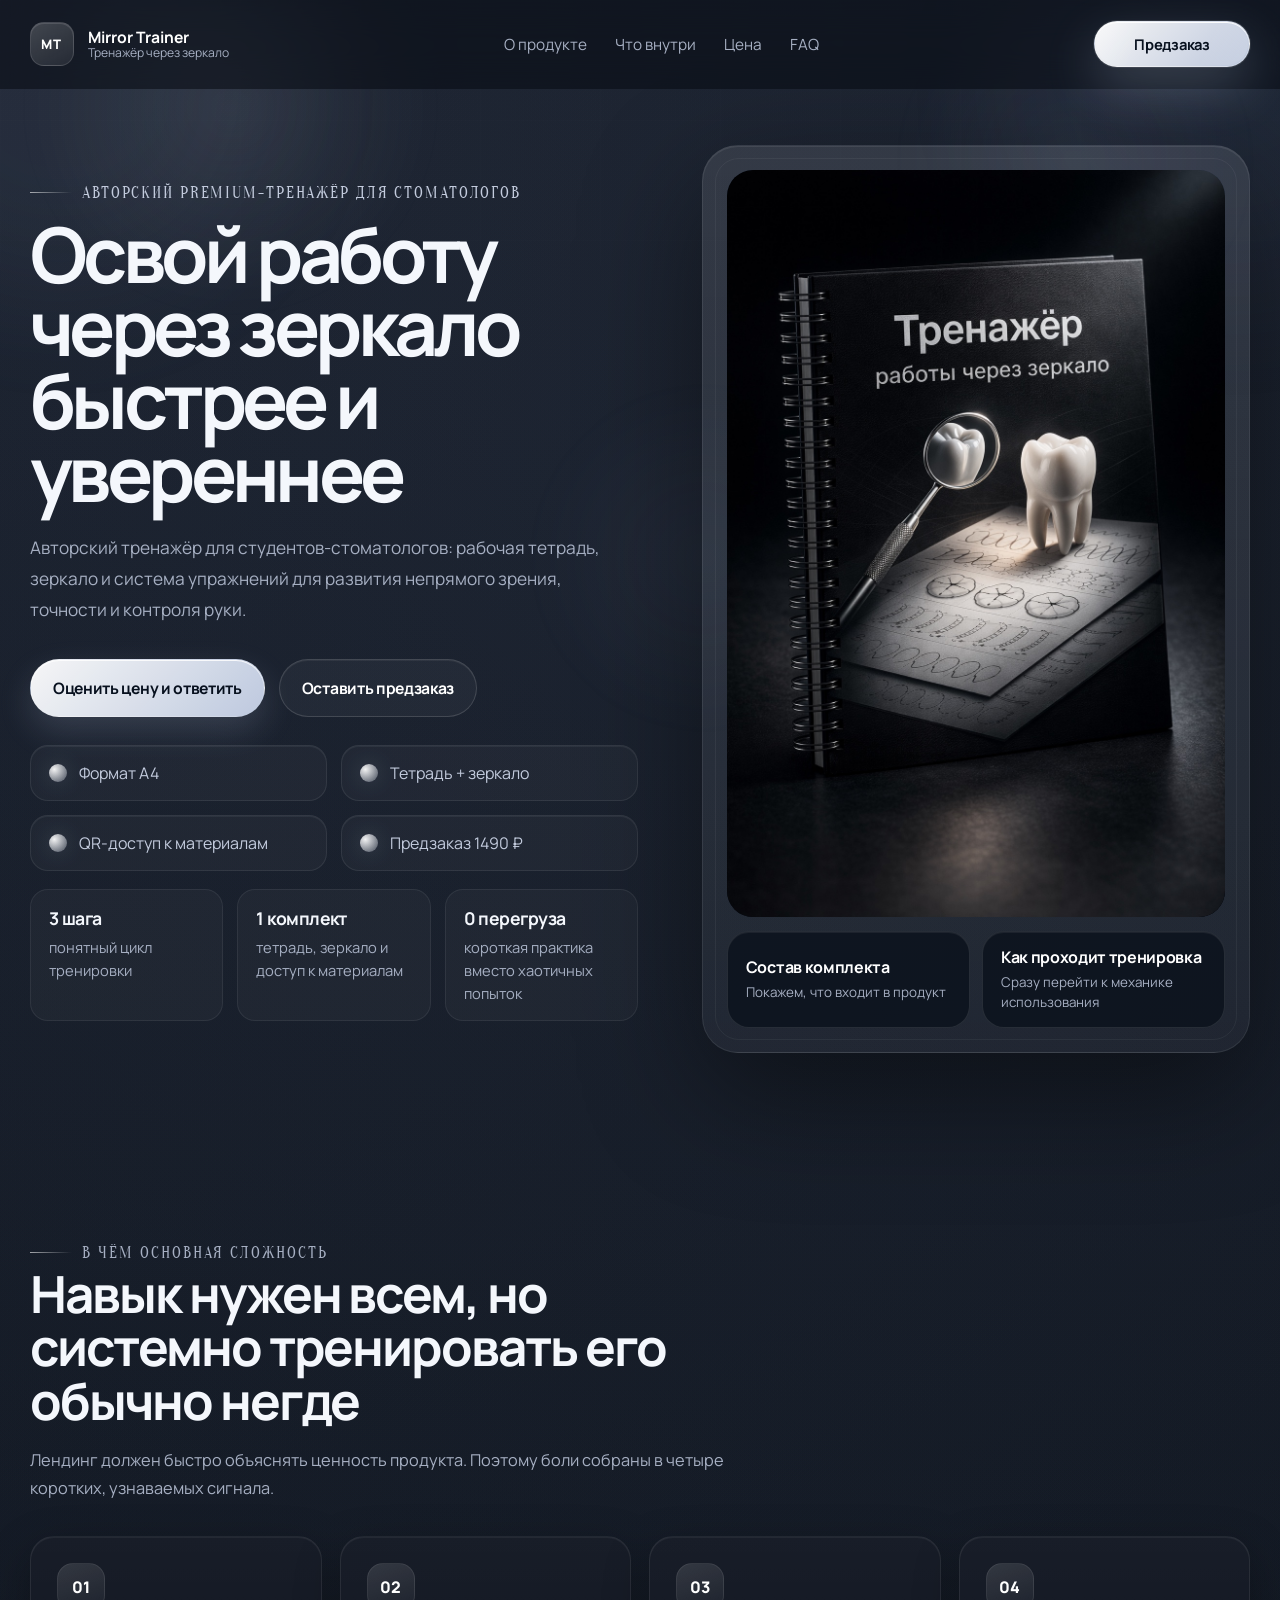
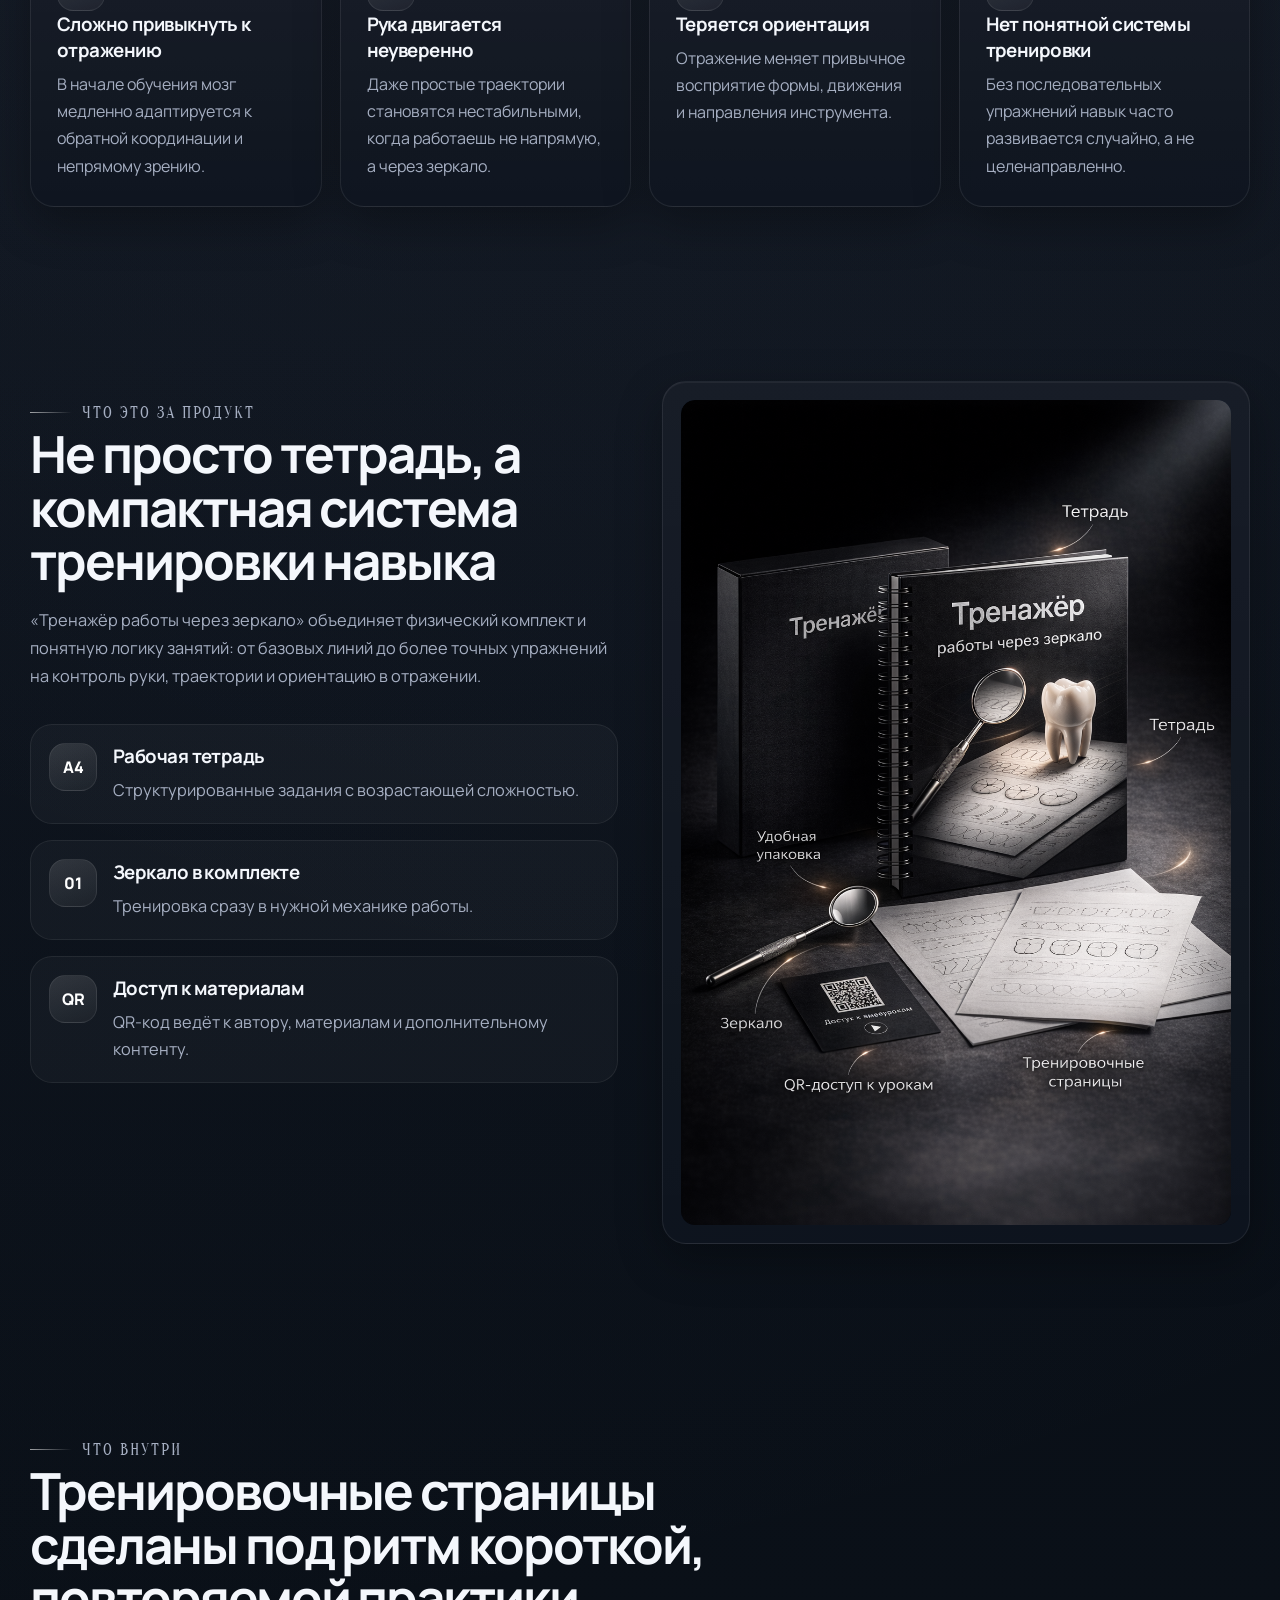
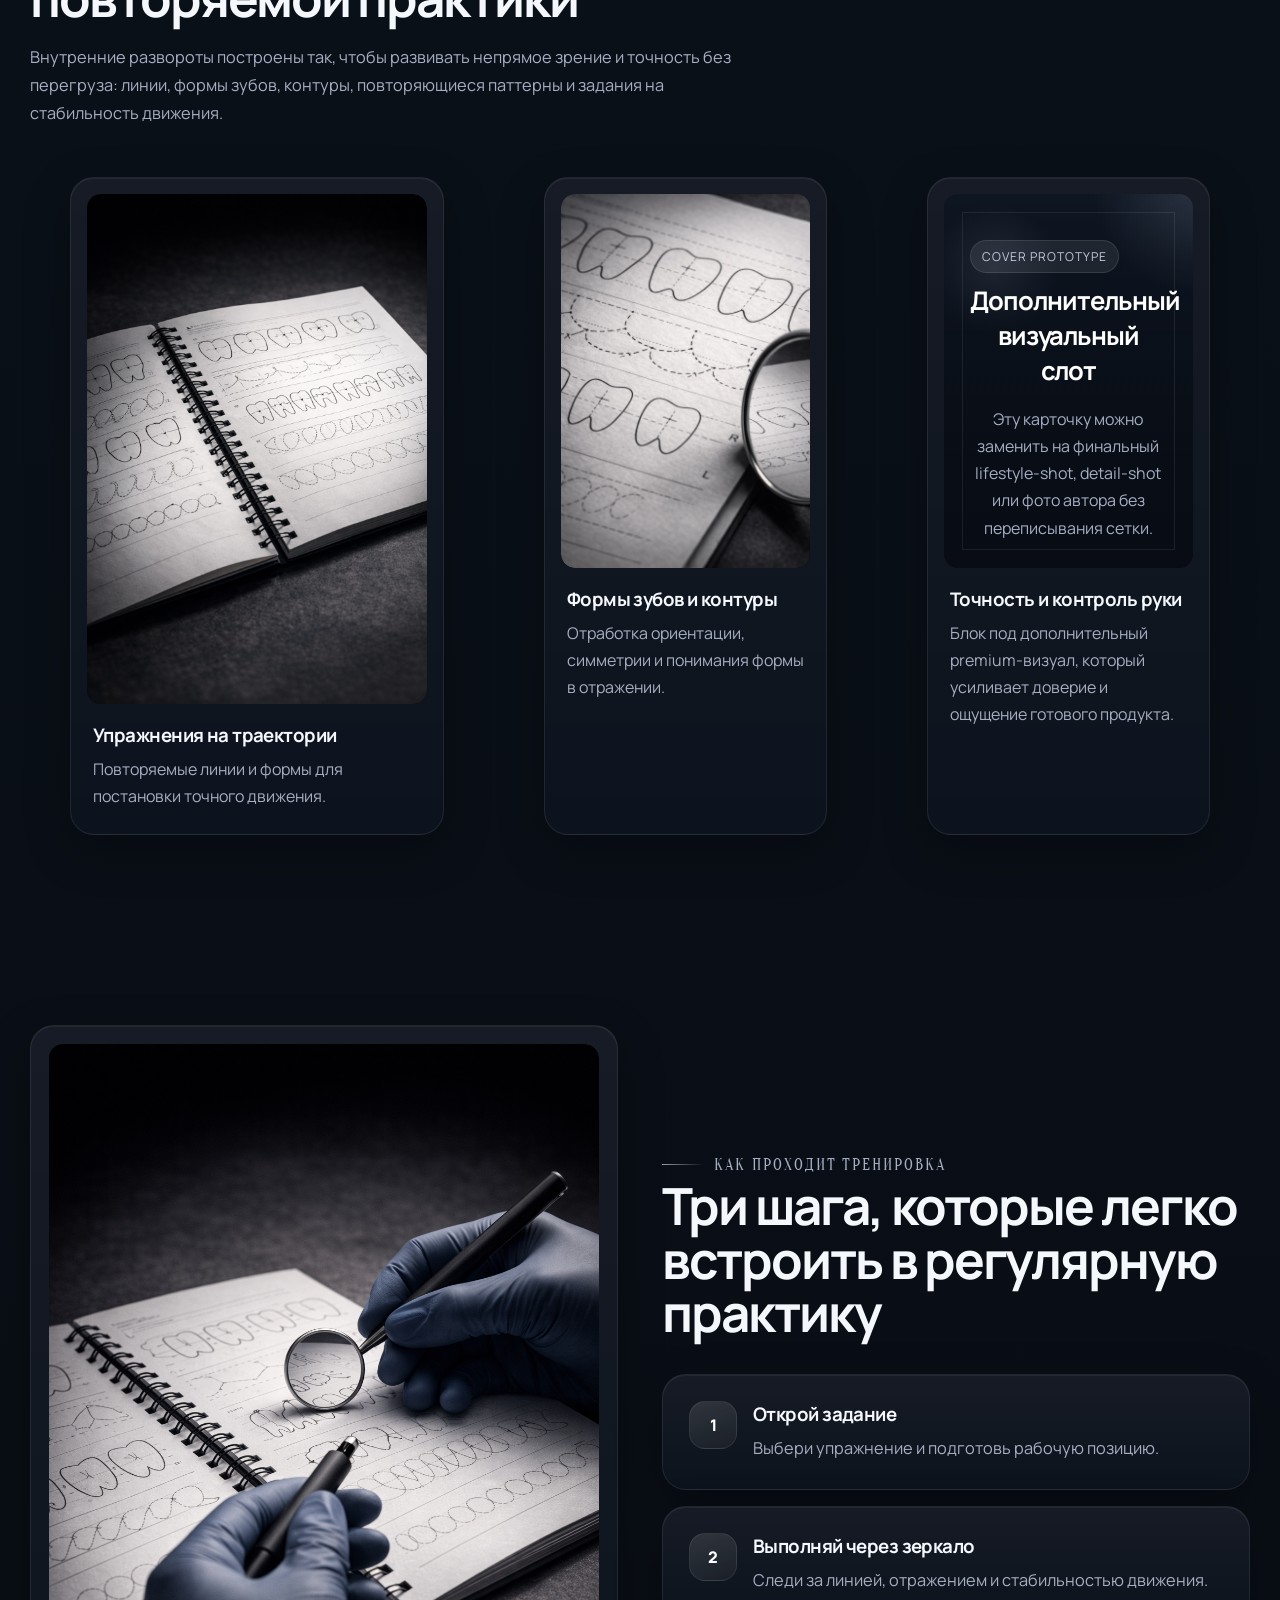
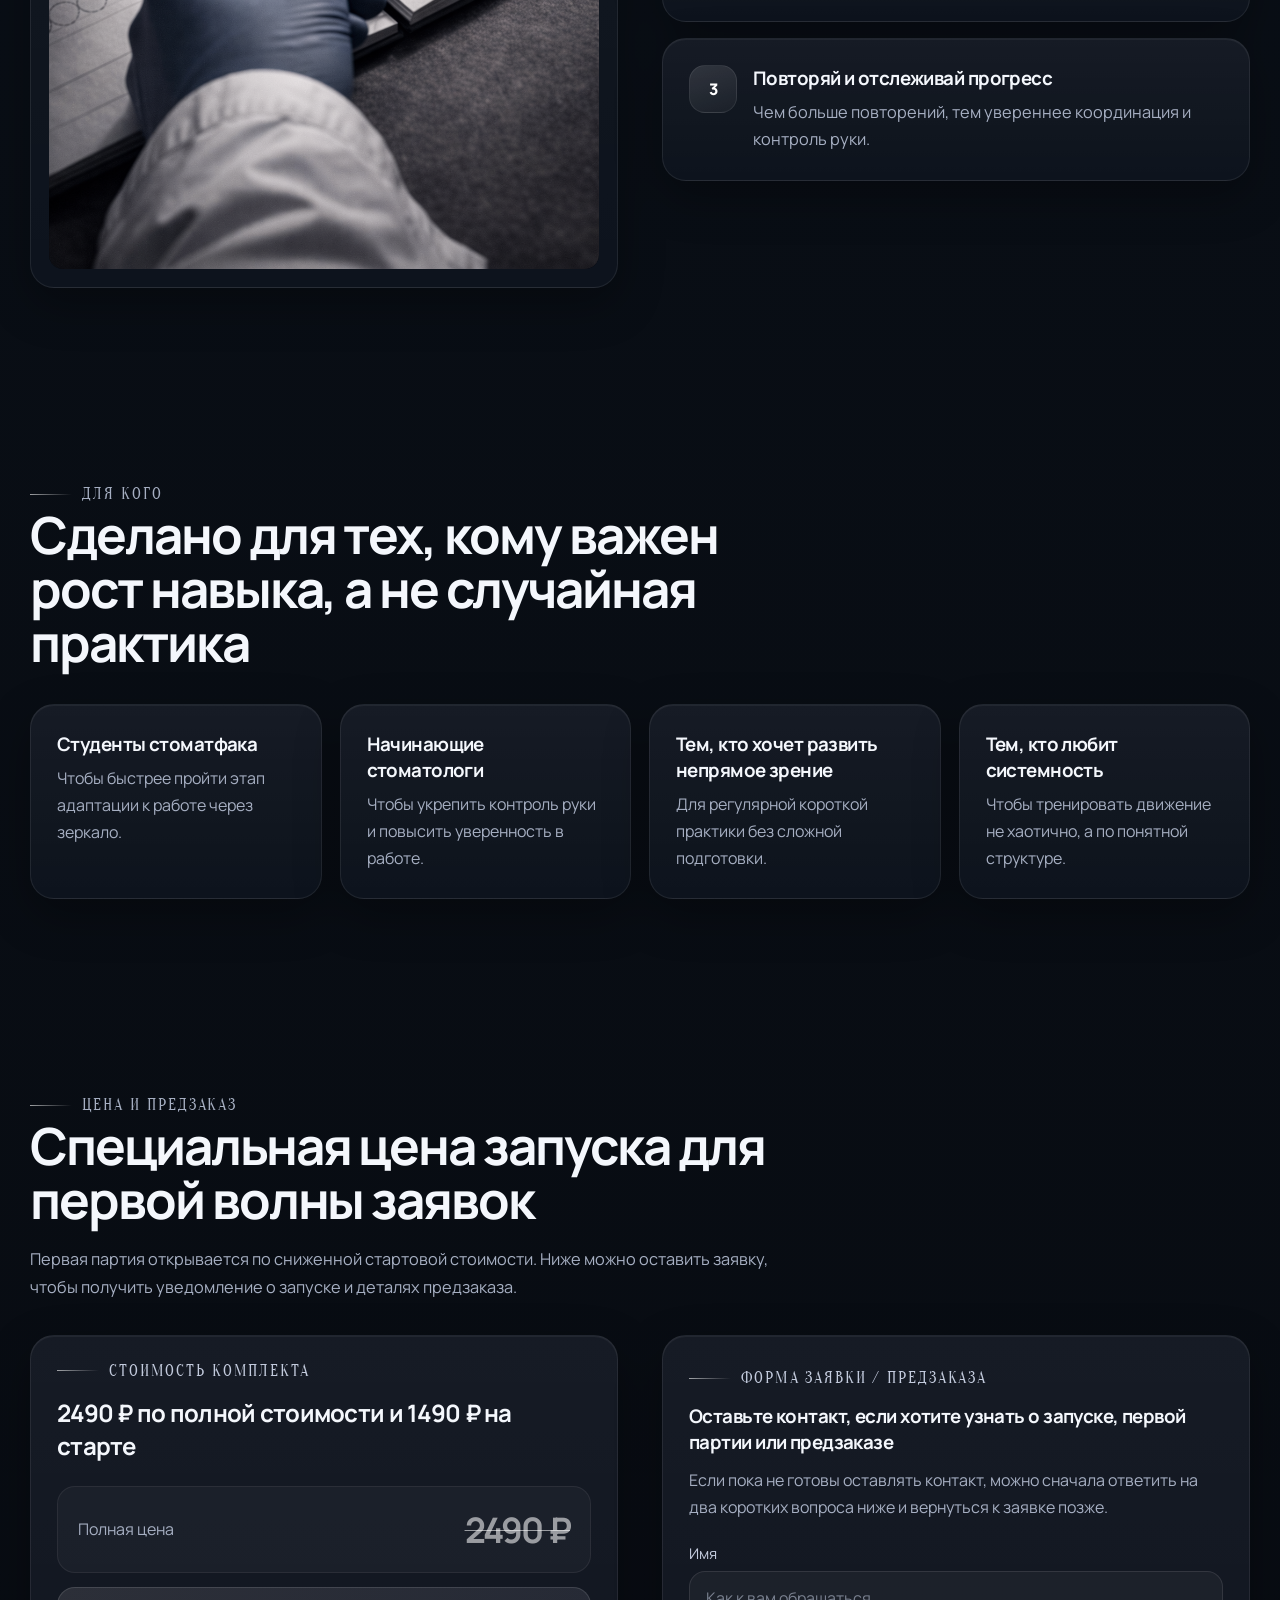
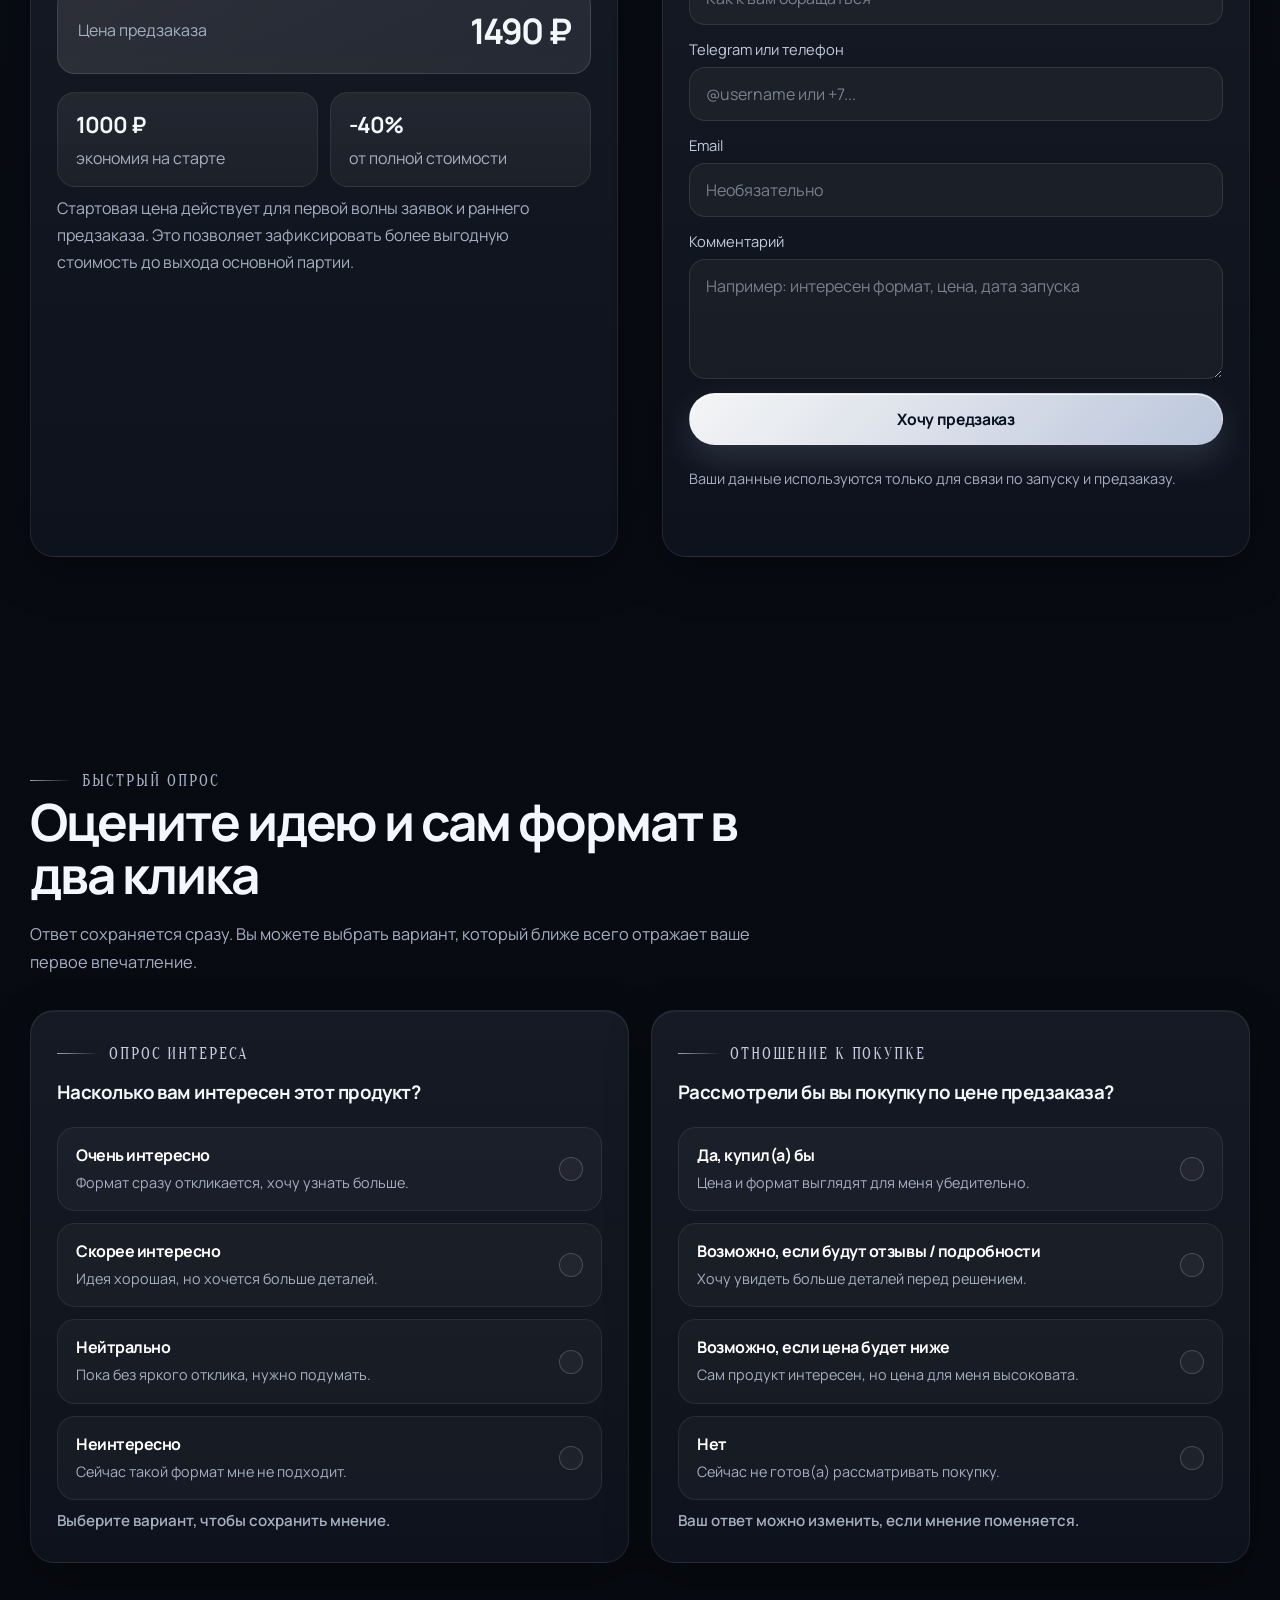
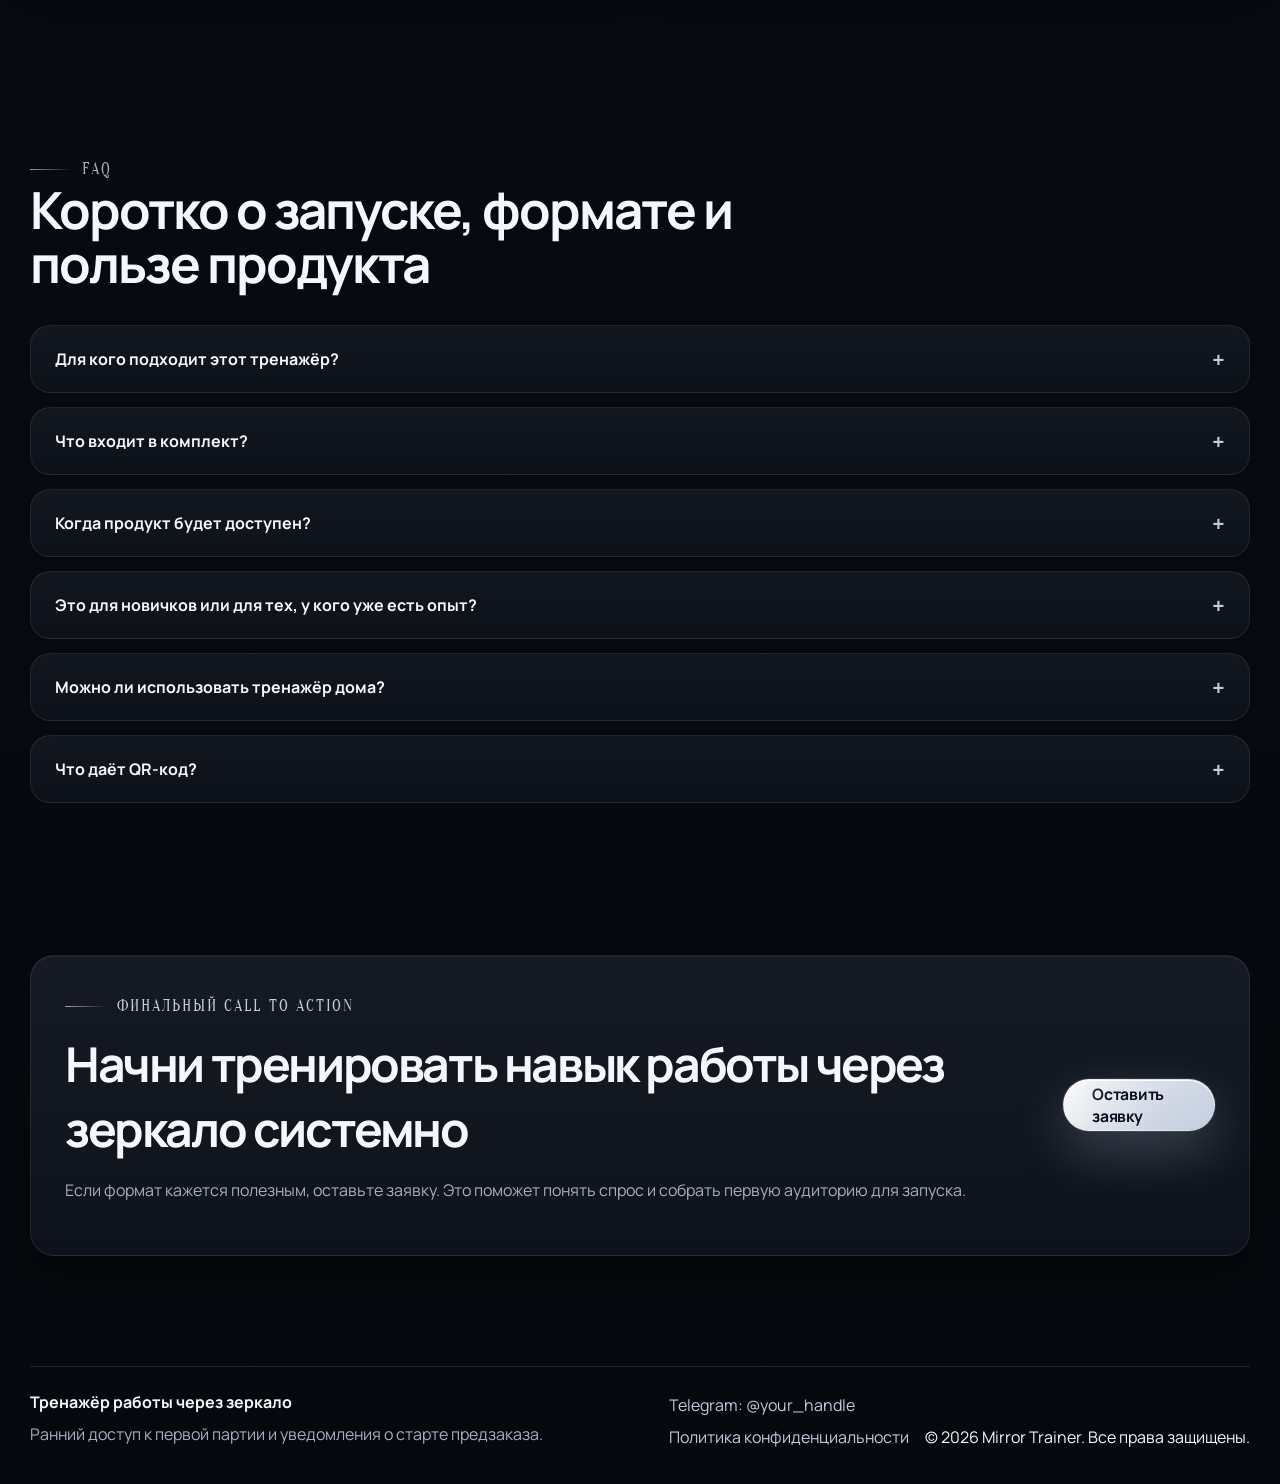
==== index.html @ 6d377705 "Refine mobile landing layout" ====
<!doctype html>
<html lang="ru">
  <head>
    <meta charset="UTF-8" />
    <meta name="viewport" content="width=device-width, initial-scale=1.0" />
    <title>Тренажёр работы через зеркало | Premium landing page</title>
    <meta
      name="description"
      content="Авторский тренажёр для студентов-стоматологов и начинающих стоматологов: рабочая тетрадь, зеркало, упражнения и QR-доступ к материалам."
    />
    <meta
      property="og:title"
      content="Тренажёр работы через зеркало"
    />
    <meta
      property="og:description"
      content="Освой работу через зеркало быстрее и увереннее с авторской системой упражнений, рабочей тетрадью и QR-доступом к материалам."
    />
    <meta property="og:type" content="website" />
    <meta property="og:url" content="https://tigoamigo.github.io/mirror-trainer-landing/" />
    <meta
      property="og:image"
      content="https://tigoamigo.github.io/mirror-trainer-landing/assets/images/hero-render.png"
    />
    <meta name="twitter:card" content="summary_large_image" />
    <meta
      name="theme-color"
      content="#070b12"
    />
    <link rel="icon" href="./assets/favicon.svg" type="image/svg+xml" />
    <link rel="preconnect" href="https://fonts.googleapis.com" />
    <link rel="preconnect" href="https://fonts.gstatic.com" crossorigin />
    <link
      href="https://fonts.googleapis.com/css2?family=Manrope:wght@400;500;600;700;800&family=Oranienbaum&display=swap"
      rel="stylesheet"
    />
    <link rel="stylesheet" href="./assets/css/styles.css?v=20260326-1" />
  </head>
  <body>
    <div class="runtime-warning" data-runtime-warning hidden>
      <div class="container runtime-warning-inner">
        <strong>Локальный файл-режим ограничивает работу сайта.</strong>
        <span>
          Откройте сайт через локальный сервер:
          <code>bash "/Users/ilqar/Documents/Блокнот/start-local.sh"</code>
        </span>
      </div>
    </div>

    <div class="page-glow page-glow-left" aria-hidden="true"></div>
    <div class="page-glow page-glow-right" aria-hidden="true"></div>

    <header class="site-header" data-header>
      <div class="container header-inner">
        <a class="brand" href="#top" aria-label="Тренажёр работы через зеркало">
          <span class="brand-mark" aria-hidden="true">MT</span>
          <span class="brand-copy">
            <span class="brand-title">Mirror Trainer</span>
            <span class="brand-subtitle">Тренажёр через зеркало</span>
          </span>
        </a>

        <nav class="site-nav" data-mobile-nav aria-label="Основная навигация">
          <a href="#product">О продукте</a>
          <a href="#inside">Что внутри</a>
          <a href="#pricing">Цена</a>
          <a href="#faq">FAQ</a>
        </nav>

        <div class="header-actions">
          <button
            class="button button-ghost button-small mobile-toggle"
            type="button"
            aria-label="Открыть меню"
            aria-expanded="false"
            data-mobile-toggle
          >
            <span class="mobile-toggle-icon" aria-hidden="true">
              <span></span>
              <span></span>
            </span>
            <span class="mobile-toggle-label">Меню</span>
          </button>
          <a
            class="button button-primary button-small button-prominent header-cta"
            href="#lead-form"
            data-open-lead-modal
            data-event-label="header_preorder"
          >
            Предзаказ
          </a>
        </div>
      </div>
    </header>

    <main id="top">
      <section class="hero section" data-section id="hero">
        <div class="container hero-grid">
          <div class="hero-copy">
            <p class="eyebrow reveal">Авторский premium-тренажёр для стоматологов</p>
            <h1 class="hero-title reveal reveal-delay-1">
              Освой работу через зеркало быстрее и увереннее
            </h1>
            <p class="hero-text reveal reveal-delay-2">
              Авторский тренажёр для студентов-стоматологов: рабочая тетрадь,
              зеркало и система упражнений для развития непрямого зрения,
              точности и контроля руки.
            </p>

            <div class="hero-actions reveal reveal-delay-3">
              <a
                class="button button-primary hero-primary-cta"
                href="#pricing"
                data-scroll-link
                data-event-label="hero_primary"
              >
                Оценить цену и ответить
              </a>
              <a
                class="button button-ghost hero-secondary-cta"
                href="#lead-form"
                data-open-lead-modal
                data-event-label="hero_secondary"
              >
                Оставить предзаказ
              </a>
            </div>

            <ul class="hero-points reveal reveal-delay-4" aria-label="Короткие преимущества">
              <li>Формат A4</li>
              <li>Тетрадь + зеркало</li>
              <li>QR-доступ к материалам</li>
              <li>Предзаказ 1490 ₽</li>
            </ul>

            <div class="hero-metrics reveal reveal-delay-4" aria-label="Ключевые акценты продукта">
              <article class="metric-card">
                <strong>3 шага</strong>
                <span>понятный цикл тренировки</span>
              </article>
              <article class="metric-card">
                <strong>1 комплект</strong>
                <span>тетрадь, зеркало и доступ к материалам</span>
              </article>
              <article class="metric-card">
                <strong>0 перегруза</strong>
                <span>короткая практика вместо хаотичных попыток</span>
              </article>
            </div>
          </div>

          <div class="hero-visual reveal reveal-delay-2">
            <div class="hero-frame">
              <div class="media-surface hero-media-surface">
                <div class="image-placeholder">
                  <span class="placeholder-chip">Hero visual</span>
                  <strong>Премиальный рендер продукта</strong>
                  <p>Даже если изображение временно недоступно, layout первого экрана остаётся полностью собранным.</p>
                </div>
                <img
                  src="./assets/images/hero-render.png"
                  alt="Обложка тренажёра работы через зеркало с зеркалом, зубом и тренировочными листами"
                  class="hero-image"
                  width="1024"
                  height="1536"
                  fetchpriority="high"
                  decoding="async"
                  data-image-fallback
                />
              </div>

              <div class="hero-media-actions">
                <a
                  class="hero-media-action"
                  href="#product"
                  data-scroll-link
                  data-event-label="hero_quick_product"
                >
                  <span class="hero-media-action-title">Состав комплекта</span>
                  <span class="hero-media-action-meta">Покажем, что входит в продукт</span>
                </a>

                <a
                  class="hero-media-action"
                  href="#training"
                  data-scroll-link
                  data-event-label="hero_quick_training"
                >
                  <span class="hero-media-action-title">Как проходит тренировка</span>
                  <span class="hero-media-action-meta">Сразу перейти к механике использования</span>
                </a>
              </div>
            </div>
          </div>
        </div>
      </section>

      <section class="section compact-section" data-section id="problem">
        <div class="container">
          <div class="section-heading reveal">
            <p class="eyebrow">В чём основная сложность</p>
            <h2>Навык нужен всем, но системно тренировать его обычно негде</h2>
            <p>
              Лендинг должен быстро объяснять ценность продукта. Поэтому боли
              собраны в четыре коротких, узнаваемых сигнала.
            </p>
          </div>

          <div class="card-grid four-up">
            <article class="info-card reveal">
              <span class="card-index">01</span>
              <h3>Сложно привыкнуть к отражению</h3>
              <p>
                В начале обучения мозг медленно адаптируется к обратной
                координации и непрямому зрению.
              </p>
            </article>
            <article class="info-card reveal reveal-delay-1">
              <span class="card-index">02</span>
              <h3>Рука двигается неуверенно</h3>
              <p>
                Даже простые траектории становятся нестабильными, когда
                работаешь не напрямую, а через зеркало.
              </p>
            </article>
            <article class="info-card reveal reveal-delay-2">
              <span class="card-index">03</span>
              <h3>Теряется ориентация</h3>
              <p>
                Отражение меняет привычное восприятие формы, движения и
                направления инструмента.
              </p>
            </article>
            <article class="info-card reveal reveal-delay-3">
              <span class="card-index">04</span>
              <h3>Нет понятной системы тренировки</h3>
              <p>
                Без последовательных упражнений навык часто развивается
                случайно, а не целенаправленно.
              </p>
            </article>
          </div>
        </div>
      </section>

      <section class="section" data-section id="product">
        <div class="container split-grid product-layout">
          <div class="section-heading reveal">
            <p class="eyebrow">Что это за продукт</p>
            <h2>Не просто тетрадь, а компактная система тренировки навыка</h2>
            <p>
              «Тренажёр работы через зеркало» объединяет физический комплект и
              понятную логику занятий: от базовых линий до более точных
              упражнений на контроль руки, траектории и ориентацию в отражении.
            </p>

            <div class="feature-stack">
              <div class="feature-row reveal">
                <span class="feature-badge">A4</span>
                <div>
                  <h3>Рабочая тетрадь</h3>
                  <p>Структурированные задания с возрастающей сложностью.</p>
                </div>
              </div>
              <div class="feature-row reveal reveal-delay-1">
                <span class="feature-badge">01</span>
                <div>
                  <h3>Зеркало в комплекте</h3>
                  <p>Тренировка сразу в нужной механике работы.</p>
                </div>
              </div>
              <div class="feature-row reveal reveal-delay-2">
                <span class="feature-badge">QR</span>
                <div>
                  <h3>Доступ к материалам</h3>
                  <p>QR-код ведёт к автору, материалам и дополнительному контенту.</p>
                </div>
              </div>
            </div>
          </div>

          <div class="media-panel reveal reveal-delay-2">
            <button
              class="media-button"
              type="button"
              data-open-lightbox
              data-image-src="./assets/images/product-breakdown.png"
              data-image-alt="Состав продукта и комплекта тренажёра"
              data-image-caption="Полный комплект продукта для системной самостоятельной практики."
            >
              <div class="media-surface">
                <div class="image-placeholder">
                  <span class="placeholder-chip">Product breakdown</span>
                  <strong>Комплект продукта</strong>
                  <p>Здесь видно, что внутри: рабочая тетрадь, зеркало, QR-код и тренировочные материалы.</p>
                </div>
                <img
                  src="./assets/images/product-breakdown.png"
                  alt="Состав продукта: тетрадь, упаковка, зеркало, QR-карта и тренировочные страницы"
                  width="1024"
                  height="1536"
                  loading="lazy"
                  decoding="async"
                  data-image-fallback
                />
              </div>
            </button>
          </div>
        </div>
      </section>

      <section class="section compact-section" data-section id="inside">
        <div class="container">
          <div class="section-heading reveal">
            <p class="eyebrow">Что внутри</p>
            <h2>Тренировочные страницы сделаны под ритм короткой, повторяемой практики</h2>
            <p>
              Внутренние развороты построены так, чтобы развивать непрямое
              зрение и точность без перегруза: линии, формы зубов, контуры,
              повторяющиеся паттерны и задания на стабильность движения.
            </p>
          </div>

          <div class="gallery-grid">
            <figure class="gallery-card reveal">
              <button
                class="gallery-button"
                type="button"
                data-open-lightbox
                data-image-src="./assets/images/workbook-spread.png"
                data-image-alt="Разворот внутренней рабочей тетради"
                data-image-caption="Разворот с прогрессирующими заданиями на контуры, паттерны и координацию."
              >
                <div class="media-surface">
                  <div class="image-placeholder">
                    <span class="placeholder-chip">Workbook spread</span>
                    <strong>Разворот рабочих страниц</strong>
                    <p>Траектории, формы зубов, повторяемые паттерны и постепенное усложнение.</p>
                  </div>
                  <img
                    src="./assets/images/workbook-spread.png"
                    alt="Разворот тренировочной тетради с упражнениями на формы зубов и паттерны"
                    width="1024"
                    height="1536"
                    loading="lazy"
                    decoding="async"
                    data-image-fallback
                  />
                </div>
              </button>
              <figcaption>
                <h3>Упражнения на траектории</h3>
                <p>Повторяемые линии и формы для постановки точного движения.</p>
              </figcaption>
            </figure>

            <figure class="gallery-card reveal reveal-delay-1">
              <button
                class="gallery-button"
                type="button"
                data-open-lightbox
                data-image-src="./assets/images/workbook-closeup.png"
                data-image-alt="Крупный план внутренней страницы"
                data-image-caption="Близкий план страниц с фокусом на форму зубов, оси и повторение движения."
              >
                <div class="media-surface">
                  <div class="image-placeholder">
                    <span class="placeholder-chip">Close-up</span>
                    <strong>Крупный план страницы</strong>
                    <p>Сразу считывается, что продукт визуально продуман и не выглядит обычной учебной тетрадью.</p>
                  </div>
                  <img
                    src="./assets/images/workbook-closeup.png"
                    alt="Крупный план тренировочной страницы с контурами зубов"
                    width="1024"
                    height="1536"
                    loading="lazy"
                    decoding="async"
                    data-image-fallback
                  />
                </div>
              </button>
              <figcaption>
                <h3>Формы зубов и контуры</h3>
                <p>Отработка ориентации, симметрии и понимания формы в отражении.</p>
              </figcaption>
            </figure>

            <figure class="gallery-card reveal reveal-delay-2">
              <button
                class="gallery-button"
                type="button"
                data-open-lightbox
                data-image-src="./assets/images/cover-prototype.png"
                data-image-alt="Работа с зеркалом над листом задания"
                data-image-caption="Временный визуальный блок под финальный контент или дополнительный макро-кадр продукта."
              >
                <div class="media-surface">
                  <div class="image-placeholder">
                    <span class="placeholder-chip">Cover prototype</span>
                    <strong>Дополнительный визуальный слот</strong>
                    <p>Эту карточку можно заменить на финальный lifestyle-shot, detail-shot или фото автора без переписывания сетки.</p>
                  </div>
                  <img
                    src="./assets/images/cover-prototype.png"
                    alt="Дополнительный визуальный кадр продукта для галереи"
                    width="1024"
                    height="1536"
                    loading="lazy"
                    decoding="async"
                    data-image-fallback
                  />
                </div>
              </button>
              <figcaption>
                <h3>Точность и контроль руки</h3>
                <p>Блок под дополнительный premium-визуал, который усиливает доверие и ощущение готового продукта.</p>
              </figcaption>
            </figure>
          </div>
        </div>
      </section>

      <section class="section" data-section id="training">
        <div class="container split-grid training-layout">
          <div class="media-panel reveal">
            <button
              class="media-button"
              type="button"
              data-open-lightbox
              data-image-src="./assets/images/training-process.png"
              data-image-alt="Процесс выполнения упражнений через зеркало"
              data-image-caption="Практика через зеркало: задание, отражение, движение и постепенный прогресс."
            >
              <div class="media-surface">
                <div class="image-placeholder">
                  <span class="placeholder-chip">Training process</span>
                  <strong>Как выглядит тренировка</strong>
                  <p>Даже без новых фото блок уже показывает механику использования и делает продукт понятным с первого экрана.</p>
                </div>
                <img
                  src="./assets/images/training-process.png"
                  alt="Руки в перчатках выполняют упражнения через зеркало по рабочей тетради"
                  width="1024"
                  height="1536"
                  loading="lazy"
                  decoding="async"
                  data-image-fallback
                />
              </div>
            </button>
          </div>

          <div class="section-heading reveal reveal-delay-1">
            <p class="eyebrow">Как проходит тренировка</p>
            <h2>Три шага, которые легко встроить в регулярную практику</h2>

            <div class="step-list">
              <article class="step-card reveal">
                <span class="step-number">1</span>
                <div>
                  <h3>Открой задание</h3>
                  <p>Выбери упражнение и подготовь рабочую позицию.</p>
                </div>
              </article>
              <article class="step-card reveal reveal-delay-1">
                <span class="step-number">2</span>
                <div>
                  <h3>Выполняй через зеркало</h3>
                  <p>Следи за линией, отражением и стабильностью движения.</p>
                </div>
              </article>
              <article class="step-card reveal reveal-delay-2">
                <span class="step-number">3</span>
                <div>
                  <h3>Повторяй и отслеживай прогресс</h3>
                  <p>Чем больше повторений, тем увереннее координация и контроль руки.</p>
                </div>
              </article>
            </div>
          </div>
        </div>
      </section>

      <section class="section compact-section" data-section id="audience">
        <div class="container">
          <div class="section-heading reveal">
            <p class="eyebrow">Для кого</p>
            <h2>Сделано для тех, кому важен рост навыка, а не случайная практика</h2>
          </div>

          <div class="card-grid audience-grid">
            <article class="audience-card reveal">
              <h3>Студенты стоматфака</h3>
              <p>Чтобы быстрее пройти этап адаптации к работе через зеркало.</p>
            </article>
            <article class="audience-card reveal reveal-delay-1">
              <h3>Начинающие стоматологи</h3>
              <p>Чтобы укрепить контроль руки и повысить уверенность в работе.</p>
            </article>
            <article class="audience-card reveal reveal-delay-2">
              <h3>Тем, кто хочет развить непрямое зрение</h3>
              <p>Для регулярной короткой практики без сложной подготовки.</p>
            </article>
            <article class="audience-card reveal reveal-delay-3">
              <h3>Тем, кто любит системность</h3>
              <p>Чтобы тренировать движение не хаотично, а по понятной структуре.</p>
            </article>
          </div>
        </div>
      </section>

      <section class="section" data-section id="pricing">
        <div class="container">
          <div class="section-heading reveal pricing-heading">
            <p class="eyebrow">Цена и предзаказ</p>
            <h2>Специальная цена запуска для первой волны заявок</h2>
            <p>
              Первая партия открывается по сниженной стартовой стоимости.
              Ниже можно оставить заявку, чтобы получить уведомление о запуске и деталях предзаказа.
            </p>
          </div>

          <div class="pricing-grid">
            <article class="price-panel reveal">
              <p class="eyebrow">Стоимость комплекта</p>
              <h2>2490 ₽ по полной стоимости и 1490 ₽ на старте</h2>
              <div class="price-stack">
                <div class="price-row">
                  <span>Полная цена</span>
                  <strong class="price-muted">2490 ₽</strong>
                </div>
                <div class="price-row price-row-highlight">
                  <span>Цена предзаказа</span>
                  <strong>1490 ₽</strong>
                </div>
              </div>
              <div class="price-benefits">
                <article class="price-badge">
                  <strong>1000 ₽</strong>
                  <span>экономия на старте</span>
                </article>
                <article class="price-badge">
                  <strong>-40%</strong>
                  <span>от полной стоимости</span>
                </article>
              </div>
              <p class="price-note">
                Стартовая цена действует для первой волны заявок и раннего предзаказа.
                Это позволяет зафиксировать более выгодную стоимость до выхода основной партии.
              </p>
            </article>

            <article class="form-panel reveal reveal-delay-1" id="lead-form">
              <div class="form-heading">
                <p class="panel-kicker">Форма заявки / предзаказа</p>
                <h3>Оставьте контакт, если хотите узнать о запуске, первой партии или предзаказе</h3>
                <p class="form-intro">
                  Если пока не готовы оставлять контакт, можно сначала ответить
                  на два коротких вопроса ниже и вернуться к заявке позже.
                </p>
              </div>

              <form class="lead-form" data-lead-form data-form-source="inline">
                <label>
                  <span>Имя</span>
                  <input type="text" name="name" autocomplete="name" placeholder="Как к вам обращаться" required />
                </label>
                <label>
                  <span>Telegram или телефон</span>
                  <input
                    type="text"
                    name="contact"
                    autocomplete="tel"
                    placeholder="@username или +7..."
                    required
                  />
                </label>
                <label>
                  <span>Email</span>
                  <input type="email" name="email" autocomplete="email" placeholder="Необязательно" />
                </label>
                <label>
                  <span>Комментарий</span>
                  <textarea
                    name="comment"
                    rows="4"
                    placeholder="Например: интересен формат, цена, дата запуска"
                  ></textarea>
                </label>
                <button class="button button-primary button-wide" type="submit">
                  Хочу предзаказ
                </button>
                <p class="form-meta">
                  Ваши данные используются только для связи по запуску и предзаказу.
                </p>
                <p class="form-feedback" data-form-feedback></p>
              </form>
            </article>
          </div>
        </div>
      </section>

      <section class="section" data-section id="signals">
        <div class="container">
          <div class="section-heading reveal">
            <p class="eyebrow">Быстрый опрос</p>
            <h2>Оцените идею и сам формат в два клика</h2>
            <p>
              Ответ сохраняется сразу. Вы можете выбрать вариант, который
              ближе всего отражает ваше первое впечатление.
            </p>
          </div>

          <div class="demand-grid">
            <article class="survey-panel reveal">
              <div class="survey-header">
                <span class="panel-kicker">Опрос интереса</span>
                <h3>Насколько вам интересен этот продукт?</h3>
              </div>
              <div class="option-grid" data-survey-group="interest">
                <button class="option-button" type="button" data-option-value="Очень интересно" aria-pressed="false">
                  <span class="option-copy">
                    <strong>Очень интересно</strong>
                    <span>Формат сразу откликается, хочу узнать больше.</span>
                  </span>
                  <span class="option-check" aria-hidden="true"></span>
                </button>
                <button class="option-button" type="button" data-option-value="Скорее интересно" aria-pressed="false">
                  <span class="option-copy">
                    <strong>Скорее интересно</strong>
                    <span>Идея хорошая, но хочется больше деталей.</span>
                  </span>
                  <span class="option-check" aria-hidden="true"></span>
                </button>
                <button class="option-button" type="button" data-option-value="Нейтрально" aria-pressed="false">
                  <span class="option-copy">
                    <strong>Нейтрально</strong>
                    <span>Пока без яркого отклика, нужно подумать.</span>
                  </span>
                  <span class="option-check" aria-hidden="true"></span>
                </button>
                <button class="option-button" type="button" data-option-value="Неинтересно" aria-pressed="false">
                  <span class="option-copy">
                    <strong>Неинтересно</strong>
                    <span>Сейчас такой формат мне не подходит.</span>
                  </span>
                  <span class="option-check" aria-hidden="true"></span>
                </button>
              </div>
              <p class="survey-status" data-survey-status="interest">
                Выберите вариант, чтобы сохранить мнение.
              </p>
            </article>

            <article class="survey-panel reveal reveal-delay-1">
              <div class="survey-header">
                <span class="panel-kicker">Отношение к покупке</span>
                <h3>Рассмотрели бы вы покупку по цене предзаказа?</h3>
              </div>
              <div class="option-grid" data-survey-group="purchase">
                <button class="option-button" type="button" data-option-value="Да, купил(а) бы" aria-pressed="false">
                  <span class="option-copy">
                    <strong>Да, купил(а) бы</strong>
                    <span>Цена и формат выглядят для меня убедительно.</span>
                  </span>
                  <span class="option-check" aria-hidden="true"></span>
                </button>
                <button
                  class="option-button"
                  type="button"
                  data-option-value="Возможно, если будут отзывы / подробности"
                  aria-pressed="false"
                >
                  <span class="option-copy">
                    <strong>Возможно, если будут отзывы / подробности</strong>
                    <span>Хочу увидеть больше деталей перед решением.</span>
                  </span>
                  <span class="option-check" aria-hidden="true"></span>
                </button>
                <button
                  class="option-button"
                  type="button"
                  data-option-value="Возможно, если будет ниже цена"
                  aria-pressed="false"
                >
                  <span class="option-copy">
                    <strong>Возможно, если цена будет ниже</strong>
                    <span>Сам продукт интересен, но цена для меня высоковата.</span>
                  </span>
                  <span class="option-check" aria-hidden="true"></span>
                </button>
                <button class="option-button" type="button" data-option-value="Нет" aria-pressed="false">
                  <span class="option-copy">
                    <strong>Нет</strong>
                    <span>Сейчас не готов(а) рассматривать покупку.</span>
                  </span>
                  <span class="option-check" aria-hidden="true"></span>
                </button>
              </div>
              <p class="survey-status" data-survey-status="purchase">
                Ваш ответ можно изменить, если мнение поменяется.
              </p>
            </article>
          </div>
        </div>
      </section>

      <section class="section compact-section" data-section id="faq">
        <div class="container">
          <div class="section-heading reveal">
            <p class="eyebrow">FAQ</p>
            <h2>Коротко о запуске, формате и пользе продукта</h2>
          </div>

          <div class="faq-list">
            <details class="faq-item reveal">
              <summary>Для кого подходит этот тренажёр?</summary>
              <p>
                Для студентов стоматологических факультетов, начинающих
                стоматологов и всех, кто хочет системно развивать навык работы
                через зеркало.
              </p>
            </details>
            <details class="faq-item reveal reveal-delay-1">
              <summary>Что входит в комплект?</summary>
              <p>
                Рабочая тетрадь формата A4, зеркало, тренировочные задания и
                QR-доступ к дополнительным материалам или каналу.
              </p>
            </details>
            <details class="faq-item reveal reveal-delay-2">
              <summary>Когда продукт будет доступен?</summary>
              <p>
                Сейчас открыта ранняя заявка на запуск. После завершения подготовки
                будут объявлены точные сроки первой партии и старта предзаказа.
              </p>
            </details>
            <details class="faq-item reveal">
              <summary>Это для новичков или для тех, у кого уже есть опыт?</summary>
              <p>
                База подходит новичкам, а регулярные повторения и контроль
                траекторий полезны даже тем, кто уже начал клиническую практику.
              </p>
            </details>
            <details class="faq-item reveal reveal-delay-1">
              <summary>Можно ли использовать тренажёр дома?</summary>
              <p>
                Да. Формат сделан под короткие самостоятельные сессии дома, в
                вузе или перед практикой.
              </p>
            </details>
            <details class="faq-item reveal reveal-delay-2">
              <summary>Что даёт QR-код?</summary>
              <p>
                QR-код открывает доступ к авторским материалам, каналу или
                дополнительным пояснениям по работе с тренажёром.
              </p>
            </details>
          </div>
        </div>
      </section>

      <section class="section final-cta" data-section id="final-cta">
        <div class="container final-cta-card reveal">
          <div>
            <p class="eyebrow">Финальный call to action</p>
            <h2>Начни тренировать навык работы через зеркало системно</h2>
            <p>
              Если формат кажется полезным, оставьте заявку. Это поможет
              понять спрос и собрать первую аудиторию для запуска.
            </p>
          </div>
          <a
            class="button button-primary button-prominent"
            href="#lead-form"
            data-open-lead-modal
            data-event-label="final_cta"
          >
            Оставить заявку
          </a>
        </div>
      </section>
    </main>

    <footer class="site-footer">
      <div class="container footer-grid">
        <div>
          <p class="footer-brand">Тренажёр работы через зеркало</p>
          <p class="footer-text">
            Ранний доступ к первой партии и уведомления о старте предзаказа.
          </p>
        </div>
        <div class="footer-links">
          <a href="https://t.me/your_handle" target="_blank" rel="noreferrer" data-contact-link>
            Telegram: <span data-contact-label>@your_handle</span>
          </a>
          <a href="./privacy.html">Политика конфиденциальности</a>
        </div>
        <p class="footer-copy">© 2026 Mirror Trainer. Все права защищены.</p>
      </div>
    </footer>

    <div class="modal-shell" data-modal="lead" aria-hidden="true">
      <div class="modal-backdrop" data-close-modal></div>
      <div class="modal-dialog" role="dialog" aria-modal="true" aria-labelledby="lead-modal-title">
        <button class="modal-close" type="button" aria-label="Закрыть форму" data-close-modal>
          ×
        </button>
        <div class="modal-content">
          <p class="panel-kicker">Предзаказ</p>
          <h2 id="lead-modal-title">Оставьте заявку на запуск</h2>
          <p class="modal-text">
            Оставьте контакт, чтобы получить уведомление о запуске,
            первой партии и старте предзаказа.
          </p>

          <form class="lead-form" data-lead-form data-form-source="modal">
            <label>
              <span>Имя</span>
              <input type="text" name="name" autocomplete="name" placeholder="Как к вам обращаться" required />
            </label>
            <label>
              <span>Telegram или телефон</span>
              <input
                type="text"
                name="contact"
                autocomplete="tel"
                placeholder="@username или +7..."
                required
              />
            </label>
            <label>
              <span>Email</span>
              <input type="email" name="email" autocomplete="email" placeholder="Необязательно" />
            </label>
            <label>
              <span>Комментарий</span>
              <textarea
                name="comment"
                rows="4"
                placeholder="Что для вас важнее: цена, отзывы, формат, дата запуска?"
              ></textarea>
            </label>
            <button class="button button-primary button-wide" type="submit">
              Оставить заявку
            </button>
            <p class="form-feedback" data-form-feedback></p>
          </form>
        </div>
      </div>
    </div>

    <div class="modal-shell lightbox-shell" data-modal="lightbox" aria-hidden="true">
      <div class="modal-backdrop" data-close-modal></div>
      <div class="lightbox-dialog" role="dialog" aria-modal="true" aria-labelledby="lightbox-caption">
        <button class="modal-close" type="button" aria-label="Закрыть изображение" data-close-modal>
          ×
        </button>
        <figure class="lightbox-figure">
          <img src="" alt="" data-lightbox-image />
          <figcaption id="lightbox-caption" data-lightbox-caption></figcaption>
        </figure>
      </div>
    </div>

    <div class="modal-shell success-shell" data-modal="success" aria-hidden="true">
      <div class="modal-backdrop" data-close-modal></div>
      <div class="success-dialog" role="dialog" aria-modal="true" aria-labelledby="success-modal-title">
        <button class="modal-close" type="button" aria-label="Закрыть сообщение" data-close-modal>
          ×
        </button>
        <div class="success-content">
          <div class="success-badge" aria-hidden="true">
            <span class="success-ring"></span>
            <span class="success-ring success-ring-delayed"></span>
            <span class="success-check"></span>
          </div>
          <p class="panel-kicker">Спасибо</p>
          <h2 id="success-modal-title">Заявка отправлена</h2>
          <p class="modal-text">
            Спасибо за интерес к тренажёру. Мы свяжемся с вами ближе к запуску и
            сообщим детали по первой партии и предзаказу.
          </p>
        </div>
      </div>
    </div>

    <div class="toast-stack" aria-live="polite" aria-atomic="true" data-toast-stack></div>

    <script>
      if (window.location.protocol === 'file:') {
        const node = document.querySelector('[data-runtime-warning]');
        if (node) node.hidden = false;
      }
    </script>
    <script src="./assets/js/config.js?v=20260326-1"></script>
    <script src="./assets/js/supabase.js?v=20260326-1"></script>
    <script src="./assets/js/app.js?v=20260326-1"></script>
  </body>
</html>
---- assets/css/styles.css ----
:root {
  --bg: #070b12;
  --bg-soft: #0b1019;
  --panel: rgba(14, 20, 32, 0.82);
  --panel-strong: rgba(18, 26, 40, 0.95);
  --panel-glass: rgba(255, 255, 255, 0.05);
  --text: #f4f7fc;
  --muted: #a6afc2;
  --muted-strong: #c3cbdd;
  --line: rgba(255, 255, 255, 0.1);
  --line-strong: rgba(255, 255, 255, 0.16);
  --accent: #dde7fb;
  --accent-strong: #ffffff;
  --accent-shadow: rgba(169, 186, 225, 0.18);
  --success: #9ad3b7;
  --error: #f1a3ad;
  --radius-s: 16px;
  --radius-m: 24px;
  --radius-l: 36px;
  --shadow-xl: 0 40px 120px rgba(0, 0, 0, 0.45);
  --shadow-lg: 0 24px 80px rgba(0, 0, 0, 0.38);
  --shadow-md: 0 16px 46px rgba(0, 0, 0, 0.3);
  --max-width: 1220px;
  --header-height: 88px;
  --transition: 260ms ease;
}

*,
*::before,
*::after {
  box-sizing: border-box;
}

html {
  scroll-behavior: smooth;
}

section[id],
article[id],
div[id] {
  scroll-margin-top: calc(var(--header-height) + 24px);
}

body {
  margin: 0;
  min-width: 320px;
  font-family: 'Manrope', sans-serif;
  color: var(--text);
  background:
    radial-gradient(circle at top left, rgba(107, 125, 165, 0.16), transparent 34%),
    radial-gradient(circle at 80% 0%, rgba(173, 197, 241, 0.08), transparent 28%),
    linear-gradient(180deg, #070b12 0%, #0a1018 34%, #06080d 100%);
  overflow-x: hidden;
}

body::before,
body::after {
  content: '';
  position: fixed;
  inset: 0;
  pointer-events: none;
  z-index: -2;
}

body::before {
  background:
    linear-gradient(rgba(255, 255, 255, 0.02) 1px, transparent 1px),
    linear-gradient(90deg, rgba(255, 255, 255, 0.02) 1px, transparent 1px);
  background-size: 120px 120px;
  mask-image: linear-gradient(180deg, rgba(255, 255, 255, 0.46), transparent 85%);
}

body::after {
  background:
    radial-gradient(circle at 18% 12%, rgba(225, 233, 250, 0.08), transparent 16%),
    radial-gradient(circle at 84% 18%, rgba(178, 195, 227, 0.06), transparent 14%),
    radial-gradient(circle at 55% 62%, rgba(160, 174, 209, 0.05), transparent 20%);
  filter: blur(10px);
}

.runtime-warning {
  position: sticky;
  top: 0;
  z-index: 90;
  padding: 12px 0;
  border-bottom: 1px solid rgba(255, 255, 255, 0.08);
  background:
    linear-gradient(180deg, rgba(18, 26, 40, 0.96), rgba(10, 16, 27, 0.96)),
    rgba(10, 16, 27, 0.96);
  backdrop-filter: blur(14px);
}

.runtime-warning-inner {
  display: flex;
  flex-wrap: wrap;
  align-items: center;
  gap: 10px 14px;
  color: var(--muted-strong);
  font-size: 0.94rem;
  line-height: 1.5;
}

.runtime-warning strong {
  color: var(--accent-strong);
}

.runtime-warning code {
  padding: 4px 8px;
  border-radius: 999px;
  background: rgba(255, 255, 255, 0.06);
  border: 1px solid rgba(255, 255, 255, 0.08);
}

img {
  display: block;
  max-width: 100%;
}

img[hidden] {
  display: none !important;
}

a {
  color: inherit;
  text-decoration: none;
}

button,
input,
textarea {
  font: inherit;
}

button {
  cursor: pointer;
}

button,
a {
  -webkit-tap-highlight-color: transparent;
  touch-action: manipulation;
}

button:focus-visible,
a:focus-visible,
summary:focus-visible,
input:focus-visible,
textarea:focus-visible {
  outline: 2px solid rgba(235, 242, 255, 0.9);
  outline-offset: 3px;
}

.container {
  width: min(calc(100% - 32px), var(--max-width));
  margin: 0 auto;
}

.section {
  position: relative;
  padding: 96px 0;
}

.compact-section {
  padding-top: 78px;
  padding-bottom: 78px;
}

.page-glow {
  position: fixed;
  top: -140px;
  width: 440px;
  height: 440px;
  border-radius: 50%;
  pointer-events: none;
  opacity: 0.38;
  z-index: -1;
  filter: blur(70px);
}

.page-glow-left {
  left: -160px;
  background: rgba(173, 189, 224, 0.16);
}

.page-glow-right {
  right: -170px;
  background: rgba(112, 132, 177, 0.16);
}

.site-header {
  position: sticky;
  top: 0;
  z-index: 30;
  backdrop-filter: blur(18px);
  background: rgba(7, 11, 18, 0.54);
  border-bottom: 1px solid transparent;
  transition:
    background var(--transition),
    border-color var(--transition),
    box-shadow var(--transition);
}

.site-header.is-scrolled {
  background: rgba(7, 11, 18, 0.84);
  border-color: var(--line);
  box-shadow: 0 14px 46px rgba(0, 0, 0, 0.28);
}

.header-inner {
  min-height: var(--header-height);
  display: flex;
  align-items: center;
  justify-content: space-between;
  gap: 16px;
}

.brand {
  display: inline-flex;
  align-items: center;
  gap: 14px;
  min-width: 0;
}

.brand-mark {
  display: inline-grid;
  place-items: center;
  width: 44px;
  height: 44px;
  border-radius: 14px;
  color: var(--accent-strong);
  background:
    linear-gradient(150deg, rgba(255, 255, 255, 0.16), rgba(255, 255, 255, 0.04)),
    rgba(255, 255, 255, 0.04);
  border: 1px solid rgba(255, 255, 255, 0.12);
  box-shadow: inset 0 1px 0 rgba(255, 255, 255, 0.12);
  letter-spacing: 0.1em;
  font-size: 0.82rem;
  font-weight: 800;
}

.brand-copy {
  display: flex;
  flex-direction: column;
  line-height: 1.1;
}

.brand-title {
  font-size: 0.98rem;
  font-weight: 700;
  color: var(--accent-strong);
}

.brand-subtitle {
  font-size: 0.76rem;
  color: var(--muted);
}

.site-nav {
  display: inline-flex;
  align-items: center;
  gap: 28px;
  color: var(--muted);
}

.site-nav a {
  position: relative;
  font-size: 0.96rem;
  transition: color var(--transition);
}

.site-nav a::after {
  content: '';
  position: absolute;
  left: 0;
  bottom: -8px;
  width: 100%;
  height: 1px;
  background: rgba(255, 255, 255, 0.78);
  transform: scaleX(0);
  transform-origin: center;
  transition: transform var(--transition);
}

.site-nav a:hover,
.site-nav a:focus-visible {
  color: var(--accent-strong);
}

.site-nav a:hover::after,
.site-nav a:focus-visible::after {
  transform: scaleX(1);
}

.header-actions {
  display: inline-flex;
  align-items: center;
  gap: 12px;
}

.mobile-toggle {
  display: none !important;
  gap: 10px;
  padding: 0 16px;
  color: var(--accent-strong);
}

.mobile-toggle-icon {
  display: inline-flex;
  flex-direction: column;
  align-items: center;
  justify-content: center;
}

.mobile-toggle-icon span {
  display: block;
  width: 16px;
  height: 2px;
  border-radius: 999px;
  background: currentColor;
  transition: transform var(--transition), opacity var(--transition);
}

.mobile-toggle-icon span + span {
  margin-top: 5px;
}

body.nav-open .mobile-toggle-icon span:first-child {
  transform: translateY(3.5px) rotate(45deg);
}

body.nav-open .mobile-toggle-icon span:last-child {
  transform: translateY(-3.5px) rotate(-45deg);
}

.mobile-toggle-label {
  font-size: 0.92rem;
  font-weight: 700;
}

.button {
  display: inline-flex;
  align-items: center;
  justify-content: center;
  gap: 10px;
  min-height: 52px;
  padding: 0 22px;
  border-radius: 999px;
  border: 1px solid transparent;
  font-size: 0.98rem;
  font-weight: 700;
  letter-spacing: -0.02em;
  transition:
    transform var(--transition),
    box-shadow var(--transition),
    border-color var(--transition),
    background var(--transition),
    color var(--transition);
}

.button:hover,
.button:focus-visible {
  transform: translateY(-2px);
}

.button-primary {
  color: #07101e;
  background:
    linear-gradient(135deg, rgba(255, 255, 255, 0.96), rgba(212, 224, 247, 0.88));
  box-shadow:
    0 14px 34px rgba(205, 220, 247, 0.16),
    inset 0 1px 0 rgba(255, 255, 255, 0.84);
}

.button-primary:hover,
.button-primary:focus-visible {
  box-shadow:
    0 18px 40px rgba(205, 220, 247, 0.22),
    inset 0 1px 0 rgba(255, 255, 255, 0.92);
}

.button-prominent {
  position: relative;
  overflow: hidden;
  padding-inline: 28px;
  border-color: rgba(255, 255, 255, 0.22);
  box-shadow:
    0 20px 52px rgba(205, 220, 247, 0.24),
    0 0 0 1px rgba(255, 255, 255, 0.1),
    inset 0 1px 0 rgba(255, 255, 255, 0.94);
}

.button-prominent::after {
  content: '';
  position: absolute;
  inset: 1px;
  border-radius: inherit;
  background: linear-gradient(115deg, rgba(255, 255, 255, 0.35), transparent 30%, transparent 70%, rgba(255, 255, 255, 0.16));
  pointer-events: none;
}

.button-prominent:hover,
.button-prominent:focus-visible {
  box-shadow:
    0 24px 58px rgba(205, 220, 247, 0.3),
    0 0 0 1px rgba(255, 255, 255, 0.14),
    inset 0 1px 0 rgba(255, 255, 255, 0.98);
}

.header-cta {
  min-width: 156px;
}

.hero-primary-cta {
  min-height: 58px;
}

.button-ghost {
  color: var(--accent-strong);
  background: rgba(255, 255, 255, 0.04);
  border-color: rgba(255, 255, 255, 0.1);
  box-shadow: inset 0 1px 0 rgba(255, 255, 255, 0.06);
}

.button-ghost:hover,
.button-ghost:focus-visible {
  border-color: rgba(255, 255, 255, 0.18);
  background: rgba(255, 255, 255, 0.08);
}

.button-small {
  min-height: 46px;
  padding: 0 18px;
  font-size: 0.92rem;
}

.button-wide {
  width: 100%;
}

.eyebrow,
.panel-kicker {
  display: inline-flex;
  align-items: center;
  gap: 10px;
  margin: 0 0 16px;
  font-family: 'Oranienbaum', serif;
  font-size: 0.98rem;
  letter-spacing: 0.12em;
  text-transform: uppercase;
  color: var(--muted-strong);
}

.eyebrow::before,
.panel-kicker::before {
  content: '';
  width: 42px;
  height: 1px;
  background: linear-gradient(90deg, rgba(255, 255, 255, 0.6), transparent);
}

.section-heading {
  max-width: 720px;
}

.section-heading h2 {
  margin: 0;
  font-size: clamp(2rem, 4vw, 3.2rem);
  line-height: 1.05;
  letter-spacing: -0.04em;
}

.section-heading p {
  margin: 18px 0 0;
  color: var(--muted);
  line-height: 1.72;
  font-size: 1.02rem;
}

.hero {
  padding-top: 56px;
  padding-bottom: 90px;
}

.hero-grid {
  display: grid;
  grid-template-columns: minmax(0, 1.02fr) minmax(340px, 0.92fr);
  align-items: center;
  gap: clamp(32px, 5vw, 64px);
}

.hero-copy {
  max-width: 650px;
}

.hero-title {
  margin: 0;
  font-size: clamp(3rem, 6vw, 5.6rem);
  line-height: 0.95;
  letter-spacing: -0.06em;
}

.hero-text {
  max-width: 620px;
  margin: 22px 0 0;
  color: var(--muted);
  font-size: 1.08rem;
  line-height: 1.8;
}

.hero-actions {
  display: flex;
  flex-wrap: wrap;
  gap: 14px;
  margin-top: 34px;
}

.hero-secondary-cta {
  border-color: rgba(255, 255, 255, 0.14);
}

.hero-points {
  display: grid;
  grid-template-columns: repeat(2, minmax(0, 1fr));
  gap: 14px;
  padding: 0;
  margin: 28px 0 0;
  list-style: none;
}

.hero-points li {
  position: relative;
  padding: 16px 18px 16px 48px;
  border-radius: 18px;
  border: 1px solid rgba(255, 255, 255, 0.08);
  background: rgba(255, 255, 255, 0.03);
  color: var(--muted-strong);
  box-shadow: inset 0 1px 0 rgba(255, 255, 255, 0.05);
}

.hero-points li::before {
  content: '';
  position: absolute;
  top: 50%;
  left: 18px;
  width: 18px;
  height: 18px;
  border-radius: 50%;
  background:
    radial-gradient(circle at 30% 30%, rgba(255, 255, 255, 0.94), rgba(202, 215, 242, 0.18));
  box-shadow: 0 0 24px rgba(202, 215, 242, 0.2);
  transform: translateY(-50%);
}

.hero-metrics {
  display: grid;
  grid-template-columns: repeat(3, minmax(0, 1fr));
  gap: 14px;
  margin-top: 18px;
}

.metric-card {
  padding: 16px 18px;
  border-radius: 18px;
  background: rgba(255, 255, 255, 0.03);
  border: 1px solid rgba(255, 255, 255, 0.07);
}

.metric-card strong {
  display: block;
  font-size: 1.1rem;
  letter-spacing: -0.03em;
}

.metric-card span {
  display: block;
  margin-top: 6px;
  color: var(--muted);
  line-height: 1.55;
  font-size: 0.92rem;
}

.hero-visual {
  position: relative;
}

.hero-frame {
  position: relative;
  padding: 24px;
  border-radius: var(--radius-l);
  background:
    linear-gradient(180deg, rgba(255, 255, 255, 0.08), rgba(255, 255, 255, 0.02)),
    rgba(255, 255, 255, 0.02);
  border: 1px solid rgba(255, 255, 255, 0.08);
  box-shadow:
    var(--shadow-xl),
    inset 0 1px 0 rgba(255, 255, 255, 0.08);
}

.hero-frame::before {
  content: '';
  position: absolute;
  inset: 12px;
  border-radius: calc(var(--radius-l) - 12px);
  border: 1px solid rgba(255, 255, 255, 0.05);
  pointer-events: none;
}

.hero-image {
  width: 100%;
  border-radius: calc(var(--radius-l) - 10px);
  box-shadow: var(--shadow-lg);
}

.media-surface {
  position: relative;
  overflow: hidden;
  border-radius: calc(var(--radius-m) - 10px);
  min-height: 360px;
  background:
    radial-gradient(circle at top right, rgba(202, 218, 247, 0.16), transparent 22%),
    linear-gradient(180deg, rgba(14, 22, 34, 0.92), rgba(8, 12, 20, 0.98));
}

.hero-media-surface {
  min-height: 720px;
  border-radius: calc(var(--radius-l) - 10px);
}

.media-surface img {
  position: relative;
  z-index: 2;
  width: 100%;
  height: auto;
}

.image-placeholder {
  position: absolute;
  inset: 0;
  display: flex;
  flex-direction: column;
  justify-content: flex-end;
  gap: 10px;
  padding: 26px;
  background:
    linear-gradient(180deg, rgba(14, 22, 34, 0.12), rgba(8, 12, 20, 0.82)),
    radial-gradient(circle at 20% 20%, rgba(202, 218, 247, 0.12), transparent 18%);
  color: var(--accent-strong);
}

.image-placeholder::before {
  content: '';
  position: absolute;
  inset: 18px;
  border-radius: inherit;
  border: 1px solid rgba(255, 255, 255, 0.08);
  pointer-events: none;
}

.placeholder-chip {
  position: relative;
  display: inline-flex;
  align-self: flex-start;
  padding: 7px 11px;
  border-radius: 999px;
  background: rgba(255, 255, 255, 0.08);
  border: 1px solid rgba(255, 255, 255, 0.1);
  color: var(--muted-strong);
  font-size: 0.76rem;
  letter-spacing: 0.08em;
  text-transform: uppercase;
}

.image-placeholder strong,
.image-placeholder p {
  position: relative;
  margin: 0;
}

.image-placeholder strong {
  max-width: 280px;
  font-size: clamp(1.2rem, 2vw, 1.6rem);
  letter-spacing: -0.04em;
}

.image-placeholder p {
  max-width: 320px;
  color: var(--muted);
  line-height: 1.65;
}

.media-surface.is-fallback {
  min-height: 420px;
}

.hero-media-surface.is-fallback {
  min-height: 720px;
}

.media-surface.is-fallback .image-placeholder {
  background:
    linear-gradient(180deg, rgba(14, 22, 34, 0.18), rgba(8, 12, 20, 0.96)),
    radial-gradient(circle at 30% 20%, rgba(202, 218, 247, 0.16), transparent 20%);
}

.hero-media-actions {
  display: grid;
  grid-template-columns: repeat(2, minmax(0, 1fr));
  gap: 12px;
  margin-top: 14px;
}

.hero-media-action {
  display: inline-flex;
  flex-direction: column;
  align-items: flex-start;
  justify-content: center;
  min-height: 64px;
  padding: 14px 18px;
  border-radius: 22px;
  border: 1px solid rgba(255, 255, 255, 0.1);
  color: var(--accent-strong);
  background: rgba(10, 16, 27, 0.76);
  box-shadow: inset 0 1px 0 rgba(255, 255, 255, 0.06);
  text-align: left;
  transition:
    transform var(--transition),
    border-color var(--transition),
    background var(--transition);
}

.hero-media-action:hover,
.hero-media-action:focus-visible {
  transform: translateY(-2px);
  border-color: rgba(255, 255, 255, 0.18);
  background: rgba(14, 22, 34, 0.92);
}

.hero-media-action-title {
  font-weight: 700;
  letter-spacing: -0.02em;
}

.hero-media-action-meta {
  margin-top: 4px;
  color: var(--muted);
  font-size: 0.84rem;
  line-height: 1.5;
}

.split-grid,
.pricing-grid {
  display: grid;
  grid-template-columns: repeat(2, minmax(0, 1fr));
  gap: clamp(24px, 4vw, 44px);
  align-items: center;
}

.pricing-grid {
  align-items: start;
  margin-top: 34px;
}

.pricing-heading {
  max-width: 760px;
}

.product-layout {
  align-items: start;
}

.feature-stack {
  display: grid;
  gap: 16px;
  margin-top: 34px;
}

.feature-row {
  display: grid;
  grid-template-columns: auto 1fr;
  align-items: start;
  gap: 16px;
  padding: 18px;
  border-radius: 22px;
  background: rgba(255, 255, 255, 0.03);
  border: 1px solid rgba(255, 255, 255, 0.07);
}

.feature-row h3,
.gallery-card h3,
.info-card h3,
.audience-card h3,
.survey-panel h3,
.price-panel h2,
.form-panel h3,
.step-card h3 {
  margin: 0;
  letter-spacing: -0.03em;
}

.feature-row p,
.gallery-card p,
.info-card p,
.audience-card p,
.survey-panel p,
.price-note,
.step-card p,
.form-meta,
.modal-text,
.footer-text,
.faq-item p {
  margin: 8px 0 0;
  color: var(--muted);
  line-height: 1.7;
}

.feature-badge,
.card-index,
.step-number {
  display: inline-grid;
  place-items: center;
  width: 48px;
  height: 48px;
  border-radius: 16px;
  background:
    linear-gradient(160deg, rgba(255, 255, 255, 0.12), rgba(255, 255, 255, 0.04));
  border: 1px solid rgba(255, 255, 255, 0.08);
  color: var(--accent-strong);
  font-weight: 800;
}

.media-panel,
.price-panel,
.form-panel,
.survey-panel,
.final-cta-card,
.gallery-card,
.info-card,
.audience-card,
.step-card {
  position: relative;
  border-radius: var(--radius-m);
  background:
    linear-gradient(180deg, rgba(255, 255, 255, 0.05), rgba(255, 255, 255, 0.015)),
    rgba(10, 16, 27, 0.82);
  border: 1px solid rgba(255, 255, 255, 0.08);
  box-shadow:
    var(--shadow-md),
    inset 0 1px 0 rgba(255, 255, 255, 0.05);
}

.media-panel {
  overflow: hidden;
  padding: 18px;
}

.media-button,
.gallery-button {
  display: block;
  width: 100%;
  padding: 0;
  border: 0;
  background: transparent;
}

.media-button img,
.gallery-button img {
  width: 100%;
  border-radius: calc(var(--radius-m) - 10px);
  transition: transform 500ms ease;
}

.media-button:hover img,
.gallery-button:hover img,
.media-button:focus-visible img,
.gallery-button:focus-visible img {
  transform: scale(1.02);
}

.card-grid {
  display: grid;
  gap: 18px;
  margin-top: 34px;
}

.four-up {
  grid-template-columns: repeat(4, minmax(0, 1fr));
}

.info-card,
.audience-card,
.survey-panel,
.price-panel,
.form-panel,
.step-card {
  padding: 26px;
}

.price-panel,
.form-panel {
  height: 100%;
}

.price-panel {
  display: flex;
  flex-direction: column;
  justify-content: flex-start;
}

.price-panel .button-wide {
  margin-top: auto;
}

.info-card {
  min-height: 100%;
}

.gallery-grid {
  display: grid;
  grid-template-columns: 1.15fr 0.92fr 0.92fr;
  gap: 20px;
  margin-top: 34px;
}

.gallery-card {
  overflow: hidden;
  padding: 16px;
}

.gallery-card figcaption {
  padding: 18px 6px 8px;
}

.training-layout {
  align-items: center;
}

.step-list {
  display: grid;
  gap: 16px;
  margin-top: 34px;
}

.step-card {
  display: grid;
  grid-template-columns: auto 1fr;
  gap: 16px;
  align-items: start;
}

.audience-grid {
  grid-template-columns: repeat(4, minmax(0, 1fr));
}

.demand-grid {
  display: grid;
  grid-template-columns: repeat(2, minmax(0, 1fr));
  gap: 22px;
  margin-top: 34px;
}

.survey-header {
  margin-bottom: 22px;
}

.option-grid {
  display: grid;
  gap: 12px;
}

.option-button {
  display: flex;
  align-items: center;
  justify-content: space-between;
  gap: 14px;
  width: 100%;
  min-height: 82px;
  padding: 16px 18px;
  text-align: left;
  color: var(--accent-strong);
  background: rgba(255, 255, 255, 0.03);
  border: 1px solid rgba(255, 255, 255, 0.08);
  border-radius: 18px;
  transition:
    transform var(--transition),
    border-color var(--transition),
    background var(--transition),
    box-shadow var(--transition);
}

.option-button:hover,
.option-button:focus-visible {
  transform: translateY(-2px);
  border-color: rgba(255, 255, 255, 0.18);
  background: rgba(255, 255, 255, 0.06);
  box-shadow: 0 12px 26px rgba(0, 0, 0, 0.16);
}

.option-button.is-active {
  color: #06111f;
  border-color: rgba(255, 255, 255, 0.35);
  background:
    linear-gradient(135deg, rgba(255, 255, 255, 0.96), rgba(212, 224, 247, 0.88));
  box-shadow: 0 12px 30px rgba(205, 220, 247, 0.18);
}

.option-button.is-pending {
  border-color: rgba(255, 255, 255, 0.2);
  background: rgba(255, 255, 255, 0.08);
}

.option-button:disabled {
  cursor: wait;
}

.option-copy {
  display: grid;
  gap: 6px;
}

.option-copy strong {
  display: block;
  font-size: 1rem;
  letter-spacing: -0.03em;
}

.option-copy span {
  color: var(--muted);
  line-height: 1.55;
  font-size: 0.9rem;
}

.option-button.is-active .option-copy span {
  color: rgba(6, 17, 31, 0.72);
}

.option-check {
  position: relative;
  flex: 0 0 auto;
  width: 24px;
  height: 24px;
  border-radius: 50%;
  border: 1px solid rgba(255, 255, 255, 0.18);
  background: rgba(255, 255, 255, 0.04);
}

.option-check::after {
  content: '';
  position: absolute;
  top: 50%;
  left: 50%;
  width: 8px;
  height: 8px;
  border-radius: 50%;
  background: currentColor;
  transform: translate(-50%, -50%) scale(0);
  transition: transform var(--transition);
}

.option-button.is-active .option-check {
  border-color: rgba(6, 17, 31, 0.16);
  background: rgba(6, 17, 31, 0.12);
}

.option-button.is-active .option-check::after {
  transform: translate(-50%, -50%) scale(1);
}

.survey-status {
  min-height: 28px;
  margin-top: 16px;
  font-size: 0.95rem;
  font-weight: 600;
}

.survey-status.is-pending {
  color: var(--muted-strong);
}

.survey-status.is-success {
  color: var(--success);
}

.survey-status.is-muted {
  color: var(--muted);
}

.price-stack {
  display: grid;
  gap: 14px;
  margin-top: 24px;
}

.price-row {
  display: flex;
  align-items: center;
  justify-content: space-between;
  gap: 16px;
  padding: 18px 20px;
  border-radius: 18px;
  background: rgba(255, 255, 255, 0.03);
  border: 1px solid rgba(255, 255, 255, 0.07);
}

.price-row span {
  color: var(--muted);
}

.price-row strong {
  font-size: clamp(1.6rem, 3vw, 2.2rem);
  letter-spacing: -0.05em;
}

.price-row-highlight {
  background:
    linear-gradient(135deg, rgba(255, 255, 255, 0.08), rgba(190, 206, 237, 0.07)),
    rgba(255, 255, 255, 0.03);
  border-color: rgba(255, 255, 255, 0.12);
}

.price-benefits {
  display: grid;
  grid-template-columns: repeat(2, minmax(0, 1fr));
  gap: 12px;
  margin-top: 18px;
}

.price-badge {
  padding: 16px 18px;
  border-radius: 18px;
  border: 1px solid rgba(255, 255, 255, 0.08);
  background:
    linear-gradient(180deg, rgba(255, 255, 255, 0.05), rgba(255, 255, 255, 0.025)),
    rgba(255, 255, 255, 0.02);
}

.price-badge strong {
  display: block;
  font-size: 1.4rem;
  letter-spacing: -0.04em;
}

.price-badge span {
  display: block;
  margin-top: 6px;
  color: var(--muted);
  line-height: 1.5;
}

.price-muted {
  color: rgba(255, 255, 255, 0.56);
  text-decoration: line-through;
  text-decoration-thickness: 1px;
}

.form-heading {
  margin-bottom: 22px;
}

.form-intro {
  margin-top: 12px;
  color: var(--muted);
  line-height: 1.68;
}

.lead-form {
  display: grid;
  gap: 14px;
}

.lead-form label {
  display: grid;
  gap: 8px;
}

.lead-form span {
  font-size: 0.92rem;
  color: var(--muted-strong);
}

.lead-form input,
.lead-form textarea {
  width: 100%;
  padding: 15px 16px;
  color: var(--text);
  background: rgba(255, 255, 255, 0.04);
  border: 1px solid rgba(255, 255, 255, 0.1);
  border-radius: 16px;
  transition:
    border-color var(--transition),
    background var(--transition),
    box-shadow var(--transition);
}

.lead-form input::placeholder,
.lead-form textarea::placeholder {
  color: rgba(196, 205, 224, 0.56);
}

.lead-form input:hover,
.lead-form textarea:hover,
.lead-form input:focus-visible,
.lead-form textarea:focus-visible {
  border-color: rgba(255, 255, 255, 0.2);
  background: rgba(255, 255, 255, 0.06);
  box-shadow: 0 0 0 6px rgba(199, 214, 245, 0.06);
}

.form-meta {
  font-size: 0.9rem;
}

.form-feedback {
  min-height: 22px;
  margin: 2px 0 0;
  font-size: 0.95rem;
}

.form-feedback.is-success {
  color: var(--success);
}

.form-feedback.is-error {
  color: var(--error);
}

.faq-list {
  display: grid;
  gap: 14px;
  margin-top: 34px;
}

.faq-item {
  padding: 0 24px;
  border-radius: 20px;
  background:
    linear-gradient(180deg, rgba(255, 255, 255, 0.04), rgba(255, 255, 255, 0.015)),
    rgba(10, 16, 27, 0.7);
  border: 1px solid rgba(255, 255, 255, 0.08);
}

.faq-item summary {
  position: relative;
  list-style: none;
  padding: 22px 34px 22px 0;
  font-weight: 700;
  cursor: pointer;
}

.faq-item summary::-webkit-details-marker {
  display: none;
}

.faq-item summary::after {
  content: '+';
  position: absolute;
  top: 50%;
  right: 0;
  transform: translateY(-50%);
  color: var(--muted-strong);
  font-size: 1.4rem;
  transition: transform var(--transition);
}

.faq-item[open] summary::after {
  transform: translateY(-50%) rotate(45deg);
}

.faq-item p {
  padding: 0 0 20px;
  margin: 0;
}

.final-cta {
  padding-top: 74px;
  padding-bottom: 110px;
}

.final-cta-card {
  display: flex;
  align-items: center;
  justify-content: space-between;
  gap: 28px;
  padding: 34px;
}

.final-cta-card h2 {
  margin: 0;
  font-size: clamp(2rem, 4vw, 3rem);
  letter-spacing: -0.05em;
}

.final-cta-card p:last-child {
  margin-top: 16px;
  color: var(--muted);
  line-height: 1.72;
}

.site-footer {
  padding: 0 0 36px;
}

.footer-grid {
  display: grid;
  grid-template-columns: 1.2fr auto auto;
  align-items: end;
  gap: 16px;
  padding-top: 24px;
  border-top: 1px solid var(--line);
}

.footer-brand {
  margin: 0;
  font-weight: 700;
}

.footer-text,
.footer-copy {
  margin: 8px 0 0;
}

.footer-links {
  display: grid;
  gap: 10px;
  justify-items: start;
}

.footer-links a {
  color: var(--muted-strong);
  transition: color var(--transition);
}

.footer-links a:hover,
.footer-links a:focus-visible {
  color: var(--accent-strong);
}

.modal-shell {
  position: fixed;
  inset: 0;
  display: grid;
  place-items: center;
  padding: 20px;
  opacity: 0;
  visibility: hidden;
  pointer-events: none;
  transition: opacity var(--transition), visibility var(--transition);
  z-index: 60;
}

.modal-shell.is-open {
  opacity: 1;
  visibility: visible;
  pointer-events: auto;
}

.modal-backdrop {
  position: absolute;
  inset: 0;
  background: rgba(3, 5, 9, 0.78);
  backdrop-filter: blur(12px);
}

.modal-dialog,
.lightbox-dialog {
  position: relative;
  width: min(100%, 620px);
  max-height: min(92vh, 880px);
  overflow: auto;
  border-radius: 28px;
  background:
    linear-gradient(180deg, rgba(255, 255, 255, 0.08), rgba(255, 255, 255, 0.02)),
    rgba(8, 12, 20, 0.96);
  border: 1px solid rgba(255, 255, 255, 0.12);
  box-shadow: var(--shadow-xl);
}

.modal-content {
  padding: 34px;
}

.modal-close {
  position: absolute;
  top: 16px;
  right: 16px;
  z-index: 1;
  display: inline-grid;
  place-items: center;
  width: 42px;
  height: 42px;
  border-radius: 50%;
  color: var(--accent-strong);
  background: rgba(255, 255, 255, 0.05);
  border: 1px solid rgba(255, 255, 255, 0.12);
}

.modal-content h2 {
  margin: 0;
  font-size: clamp(2rem, 4vw, 3rem);
  letter-spacing: -0.05em;
}

.lightbox-dialog {
  width: min(100%, 980px);
  padding: 16px;
}

.success-dialog {
  position: relative;
  width: min(100%, 560px);
  border-radius: 30px;
  background:
    radial-gradient(circle at top, rgba(212, 224, 247, 0.12), transparent 28%),
    linear-gradient(180deg, rgba(255, 255, 255, 0.08), rgba(255, 255, 255, 0.02)),
    rgba(8, 12, 20, 0.97);
  border: 1px solid rgba(255, 255, 255, 0.12);
  box-shadow: var(--shadow-xl);
}

.success-content {
  padding: 42px 34px 34px;
  text-align: center;
}

.success-badge {
  position: relative;
  width: 94px;
  height: 94px;
  margin: 0 auto 26px;
  display: grid;
  place-items: center;
}

.success-ring {
  position: absolute;
  inset: 0;
  border-radius: 50%;
  border: 1px solid rgba(255, 255, 255, 0.12);
  background: radial-gradient(circle, rgba(212, 224, 247, 0.18), rgba(212, 224, 247, 0.02));
  animation: successPulse 2.4s ease-out infinite;
}

.success-ring-delayed {
  animation-delay: 0.6s;
}

.success-check {
  position: relative;
  width: 58px;
  height: 58px;
  border-radius: 50%;
  background:
    linear-gradient(135deg, rgba(255, 255, 255, 0.96), rgba(212, 224, 247, 0.88));
  box-shadow:
    0 14px 34px rgba(205, 220, 247, 0.2),
    inset 0 1px 0 rgba(255, 255, 255, 0.94);
}

.success-check::before {
  content: '';
  position: absolute;
  top: 50%;
  left: 50%;
  width: 18px;
  height: 10px;
  border-left: 3px solid #07101e;
  border-bottom: 3px solid #07101e;
  transform: translate(-50%, -58%) rotate(-45deg);
}

.lightbox-figure {
  margin: 0;
}

.lightbox-figure img {
  width: 100%;
  max-height: 78vh;
  object-fit: contain;
  border-radius: 22px;
}

.lightbox-figure figcaption {
  padding: 16px 12px 6px;
  color: var(--muted);
  line-height: 1.7;
}

.toast-stack {
  position: fixed;
  right: 18px;
  bottom: 18px;
  display: grid;
  gap: 10px;
  z-index: 80;
}

.toast {
  padding: 14px 16px;
  min-width: min(90vw, 280px);
  border-radius: 16px;
  border: 1px solid rgba(255, 255, 255, 0.1);
  background: rgba(8, 12, 20, 0.92);
  box-shadow: var(--shadow-md);
  color: var(--text);
}

.toast.is-success {
  border-color: rgba(154, 211, 183, 0.22);
}

.toast.is-error {
  border-color: rgba(241, 163, 173, 0.24);
}

@keyframes successPulse {
  0% {
    transform: scale(0.82);
    opacity: 0.82;
  }

  70% {
    transform: scale(1.12);
    opacity: 0;
  }

  100% {
    transform: scale(1.12);
    opacity: 0;
  }
}

.reveal {
  opacity: 1;
  transform: translateY(0);
}

.js-animations .reveal {
  opacity: 0;
  transform: translateY(24px);
  transition:
    opacity 700ms ease,
    transform 700ms ease;
}

.js-animations .reveal.in-view {
  opacity: 1;
  transform: translateY(0);
}

.reveal-delay-1 {
  transition-delay: 80ms;
}

.reveal-delay-2 {
  transition-delay: 140ms;
}

.reveal-delay-3 {
  transition-delay: 220ms;
}

.reveal-delay-4 {
  transition-delay: 280ms;
}

body.modal-open {
  overflow: hidden;
}

@media (max-width: 1120px) {
  .four-up,
  .audience-grid {
    grid-template-columns: repeat(2, minmax(0, 1fr));
  }

  .gallery-grid {
    grid-template-columns: repeat(3, minmax(0, 1fr));
  }

  .hero-grid,
  .split-grid,
  .pricing-grid,
  .demand-grid {
    grid-template-columns: 1fr;
  }

  .hero-copy {
    max-width: none;
  }

  .hero-grid {
    gap: 28px;
  }

  .final-cta-card {
    flex-direction: column;
    align-items: flex-start;
  }

  .footer-grid {
    grid-template-columns: 1fr;
    align-items: start;
  }
}

@media (max-width: 840px) {
  .section {
    padding: 72px 0;
  }

  .compact-section {
    padding-top: 60px;
    padding-bottom: 60px;
  }

  .hero {
    padding-top: 30px;
    padding-bottom: 62px;
  }

  .section-heading {
    max-width: none;
  }

  .site-nav {
    position: fixed;
    top: calc(var(--header-height) + 10px);
    right: 16px;
    left: 16px;
    display: grid;
    gap: 8px;
    padding: 14px;
    border-radius: 24px;
    background: rgba(8, 12, 20, 0.96);
    border: 1px solid rgba(255, 255, 255, 0.08);
    box-shadow: var(--shadow-lg);
    transform: translateY(-8px);
    opacity: 0;
    visibility: hidden;
    pointer-events: none;
    transition:
      opacity var(--transition),
      visibility var(--transition),
      transform var(--transition);
  }

  .site-nav a {
    padding: 12px 10px;
    border-radius: 14px;
  }

  .site-nav a:hover,
  .site-nav a:focus-visible {
    background: rgba(255, 255, 255, 0.05);
  }

  .site-nav a::after {
    display: none;
  }

  body.nav-open .site-nav {
    opacity: 1;
    visibility: visible;
    pointer-events: auto;
    transform: translateY(0);
  }

  .mobile-toggle {
    display: inline-flex !important;
    align-items: center;
    justify-content: center;
  }

  .hero-points,
  .hero-metrics,
  .gallery-grid,
  .price-benefits {
    grid-template-columns: 1fr;
  }

  .hero-frame {
    padding: 16px;
    border-radius: 28px;
  }

  .hero-media-surface,
  .hero-media-surface.is-fallback {
    min-height: 500px;
  }

  .hero-media-actions {
    grid-template-columns: 1fr;
  }

  .gallery-card figcaption {
    padding: 16px 4px 6px;
  }

  .pricing-grid {
    gap: 18px;
  }
}

@media (max-width: 640px) {
  :root {
    --header-height: 78px;
  }

  .container {
    width: min(calc(100% - 24px), var(--max-width));
  }

  .header-inner {
    min-height: 74px;
    gap: 12px;
  }

  .brand-mark {
    width: 40px;
    height: 40px;
    border-radius: 12px;
  }

  .brand-title {
    font-size: 0.86rem;
  }

  .brand-copy {
    min-width: 0;
  }

  .brand-subtitle {
    display: none;
  }

  .section-heading h2,
  .final-cta-card h2,
  .modal-content h2 {
    font-size: clamp(1.95rem, 9vw, 2.55rem);
    line-height: 1.08;
  }

  .hero-title {
    font-size: clamp(2.3rem, 12.4vw, 3.55rem);
    line-height: 0.97;
  }

  .hero-text,
  .section-heading p,
  .final-cta-card p:last-child,
  .modal-text {
    font-size: 0.95rem;
    line-height: 1.64;
  }

  .hero-grid {
    gap: 20px;
  }

  .hero-actions {
    flex-direction: column;
    gap: 10px;
    margin-top: 22px;
  }

  .hero-actions .button {
    min-height: 52px;
  }

  .runtime-warning-inner {
    align-items: flex-start;
  }

  .hero-metrics {
    grid-template-columns: repeat(2, minmax(0, 1fr));
  }

  .hero-media-action {
    width: 100%;
    min-height: 0;
    padding: 14px;
    border-radius: 18px;
  }

  .button,
  .button-small {
    width: 100%;
  }

  .header-actions {
    margin-left: auto;
    gap: 8px;
  }

  .header-actions .button,
  .header-actions .button-small {
    width: auto;
  }

  .header-cta {
    min-width: 112px;
    min-height: 42px;
    padding-inline: 14px;
    font-size: 0.84rem;
  }

  .mobile-toggle {
    padding-inline: 14px;
    min-height: 42px;
  }

  .mobile-toggle-label {
    font-size: 0.84rem;
  }

  .four-up,
  .audience-grid,
  .demand-grid {
    grid-template-columns: 1fr;
  }

  .hero-points {
    grid-template-columns: repeat(2, minmax(0, 1fr));
    gap: 8px;
    margin-top: 18px;
  }

  .hero-points li {
    min-height: 70px;
    padding: 14px 14px 14px 38px;
    font-size: 0.86rem;
    line-height: 1.38;
    border-radius: 16px;
  }

  .hero-points li::before {
    left: 14px;
    width: 16px;
    height: 16px;
  }

  .hero-metrics {
    gap: 8px;
    margin-top: 14px;
  }

  .hero-metrics .metric-card:last-child {
    grid-column: 1 / -1;
  }

  .metric-card {
    padding: 14px;
    border-radius: 16px;
  }

  .metric-card strong {
    font-size: 1rem;
  }

  .metric-card span {
    font-size: 0.84rem;
    line-height: 1.48;
  }

  .hero-frame {
    padding: 12px;
  }

  .hero-frame::before {
    inset: 8px;
    border-radius: 16px;
  }

  .hero-media-surface,
  .hero-media-surface.is-fallback {
    min-height: 360px;
  }

  .media-surface {
    min-height: 250px;
    border-radius: 18px;
  }

  .image-placeholder {
    padding: 16px;
    gap: 7px;
  }

  .image-placeholder strong {
    max-width: none;
    font-size: 1rem;
  }

  .image-placeholder p {
    max-width: none;
    font-size: 0.84rem;
    line-height: 1.54;
  }

  .placeholder-chip {
    padding: 6px 10px;
    font-size: 0.7rem;
  }

  .feature-stack,
  .card-grid,
  .gallery-grid,
  .step-list,
  .faq-list {
    margin-top: 20px;
  }

  .feature-row {
    gap: 12px;
    padding: 16px;
  }

  .feature-badge,
  .card-index,
  .step-number {
    width: 42px;
    height: 42px;
    border-radius: 14px;
    font-size: 0.9rem;
  }

  .price-row strong {
    font-size: 1.5rem;
  }

  .price-row {
    flex-direction: column;
    align-items: flex-start;
    gap: 6px;
    padding: 15px 16px;
  }

  .price-badge {
    padding: 13px 14px;
  }

  .price-badge strong {
    font-size: 1.22rem;
  }

  .pricing-grid {
    gap: 16px;
    margin-top: 24px;
  }

  .price-stack {
    gap: 10px;
    margin-top: 18px;
  }

  .price-benefits {
    gap: 10px;
    margin-top: 14px;
  }

  .form-heading {
    margin-bottom: 16px;
  }

  .form-panel h3 {
    font-size: 1.18rem;
    line-height: 1.24;
  }

  .lead-form {
    gap: 11px;
  }

  .lead-form input,
  .lead-form textarea {
    padding: 13px 14px;
    border-radius: 14px;
  }

  .option-grid {
    gap: 8px;
  }

  .option-button {
    min-height: 0;
    padding: 14px;
    align-items: flex-start;
    border-radius: 14px;
  }

  .option-copy {
    gap: 4px;
  }

  .option-copy strong {
    font-size: 0.92rem;
  }

  .option-copy span {
    font-size: 0.82rem;
    line-height: 1.42;
  }

  .option-check {
    width: 22px;
    height: 22px;
    margin-top: 2px;
  }

  .survey-status {
    min-height: 24px;
    margin-top: 12px;
    font-size: 0.86rem;
  }

  .info-card,
  .audience-card,
  .survey-panel,
  .price-panel,
  .form-panel,
  .step-card,
  .final-cta-card,
  .modal-content {
    padding: 18px;
  }

  .faq-item {
    padding: 0 16px;
  }

  .faq-item summary {
    padding: 18px 28px 18px 0;
    font-size: 0.96rem;
  }

  .step-card {
    grid-template-columns: 1fr;
  }

  .modal-shell {
    padding: 12px;
  }

  .modal-dialog,
  .lightbox-dialog,
  .success-dialog {
    border-radius: 24px;
  }

  .success-content {
    padding: 34px 22px 24px;
  }

  .success-badge {
    width: 82px;
    height: 82px;
    margin-bottom: 22px;
  }

  .success-check {
    width: 52px;
    height: 52px;
  }

  .footer-grid {
    gap: 14px;
    padding-top: 18px;
  }

  .footer-links {
    gap: 10px;
  }
}

@media (max-width: 480px) {
  .section {
    padding: 54px 0;
  }

  .compact-section {
    padding-top: 48px;
    padding-bottom: 48px;
  }

  .hero {
    padding-top: 22px;
    padding-bottom: 48px;
  }

  .header-inner {
    min-height: 68px;
    flex-wrap: nowrap;
    align-items: center;
    row-gap: 0;
    gap: 10px;
  }

  .brand {
    flex: 1 1 auto;
    min-width: 0;
    gap: 10px;
  }

  .header-actions {
    width: auto;
    justify-content: flex-end;
    flex: 0 0 auto;
  }

  .header-actions .button,
  .header-actions .button-small {
    width: auto;
  }

  .brand-title {
    max-width: 92px;
    font-size: 0.8rem;
    white-space: nowrap;
    overflow: hidden;
    text-overflow: ellipsis;
  }

  .mobile-toggle {
    width: 42px;
    min-width: 42px;
    padding: 0;
  }

  .mobile-toggle-label {
    display: none;
  }

  .header-cta {
    min-height: 42px;
    min-width: 0;
    padding-inline: 12px;
    font-size: 0.78rem;
  }

  .hero-title {
    font-size: clamp(2.05rem, 11.6vw, 3rem);
  }

  .hero-media-surface,
  .hero-media-surface.is-fallback {
    min-height: 320px;
  }

  .final-cta {
    padding-bottom: 48px;
  }

  .hero-points li {
    min-height: 64px;
    font-size: 0.82rem;
  }

  .metric-card {
    padding: 13px;
  }

  .metric-card strong {
    font-size: 0.96rem;
  }

  .metric-card span {
    font-size: 0.82rem;
  }

  .option-button {
    padding: 13px;
  }

  .form-panel h3 {
    font-size: 1.1rem;
  }
}

@media (prefers-reduced-motion: reduce) {
  html {
    scroll-behavior: auto;
  }

  *,
  *::before,
  *::after {
    animation: none !important;
    transition-duration: 0.01ms !important;
    transition-delay: 0ms !important;
    scroll-behavior: auto !important;
  }

  .reveal {
    opacity: 1;
    transform: none;
  }
}
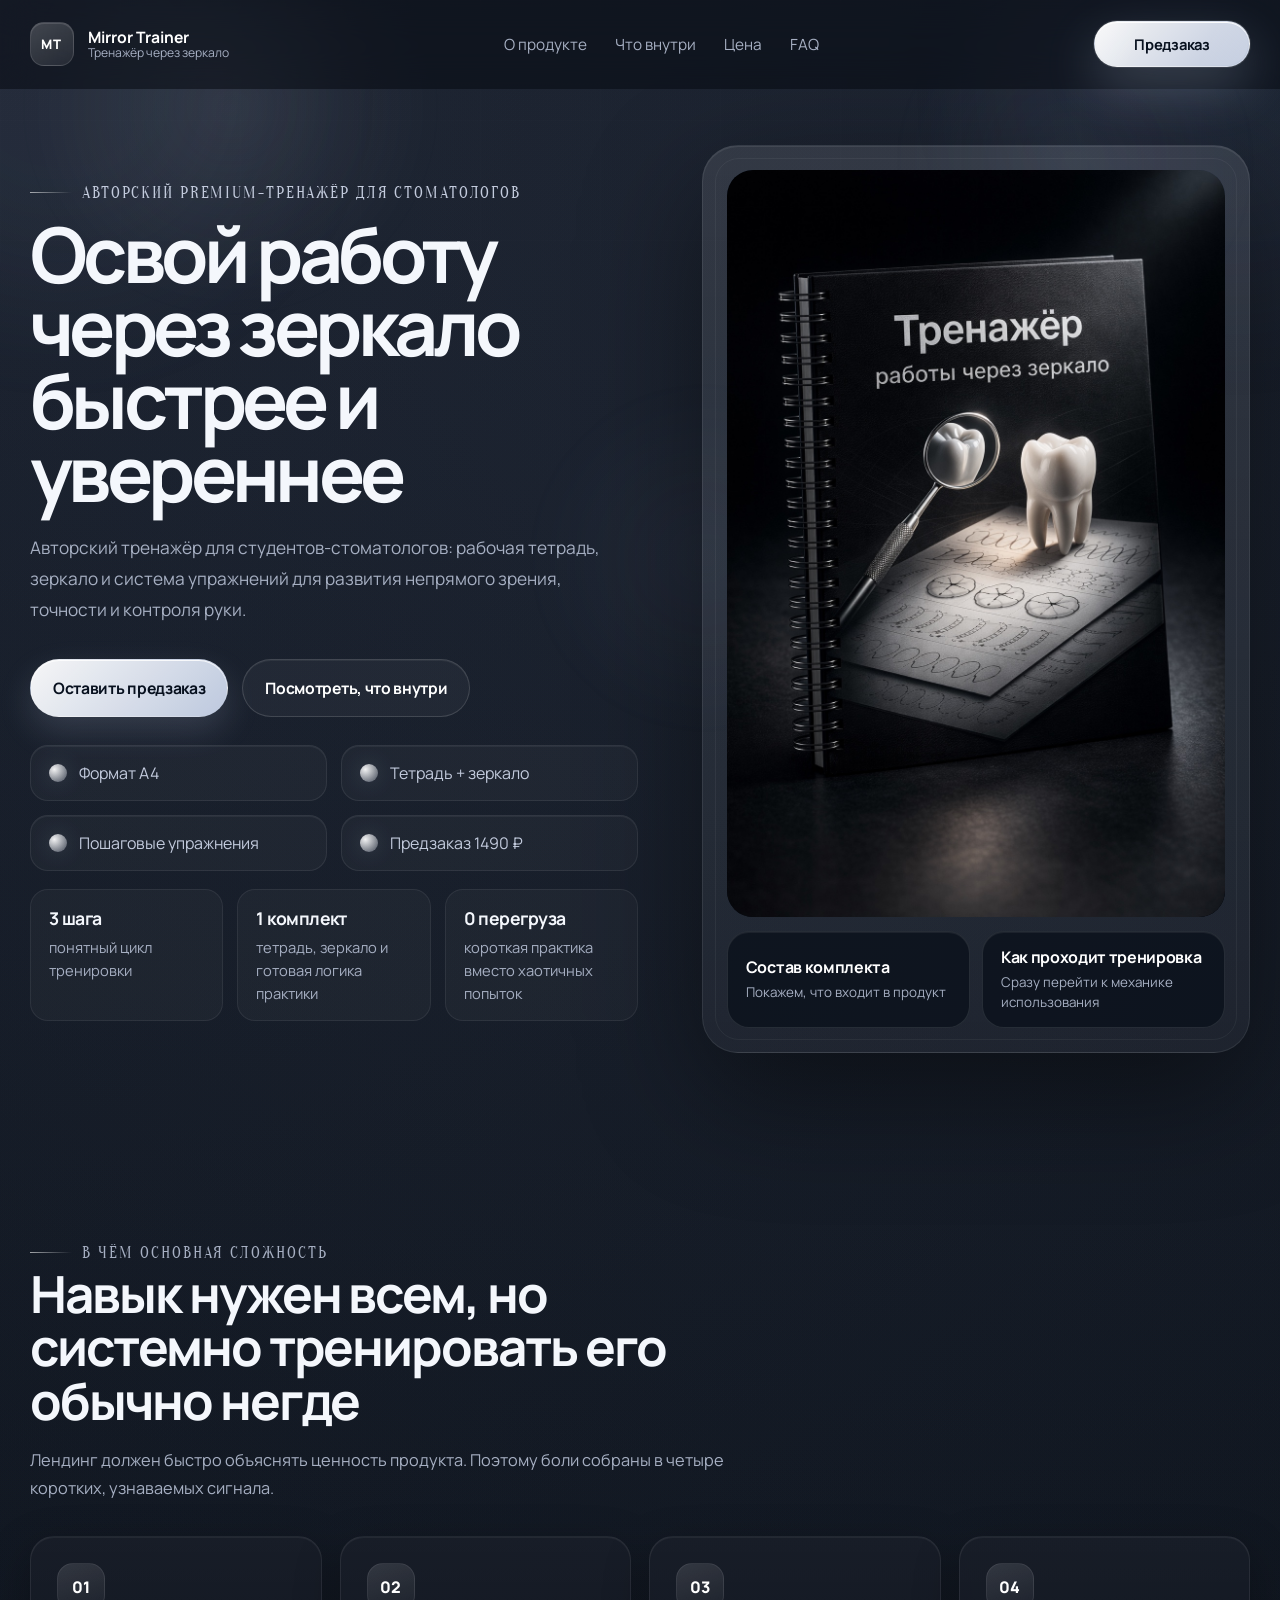
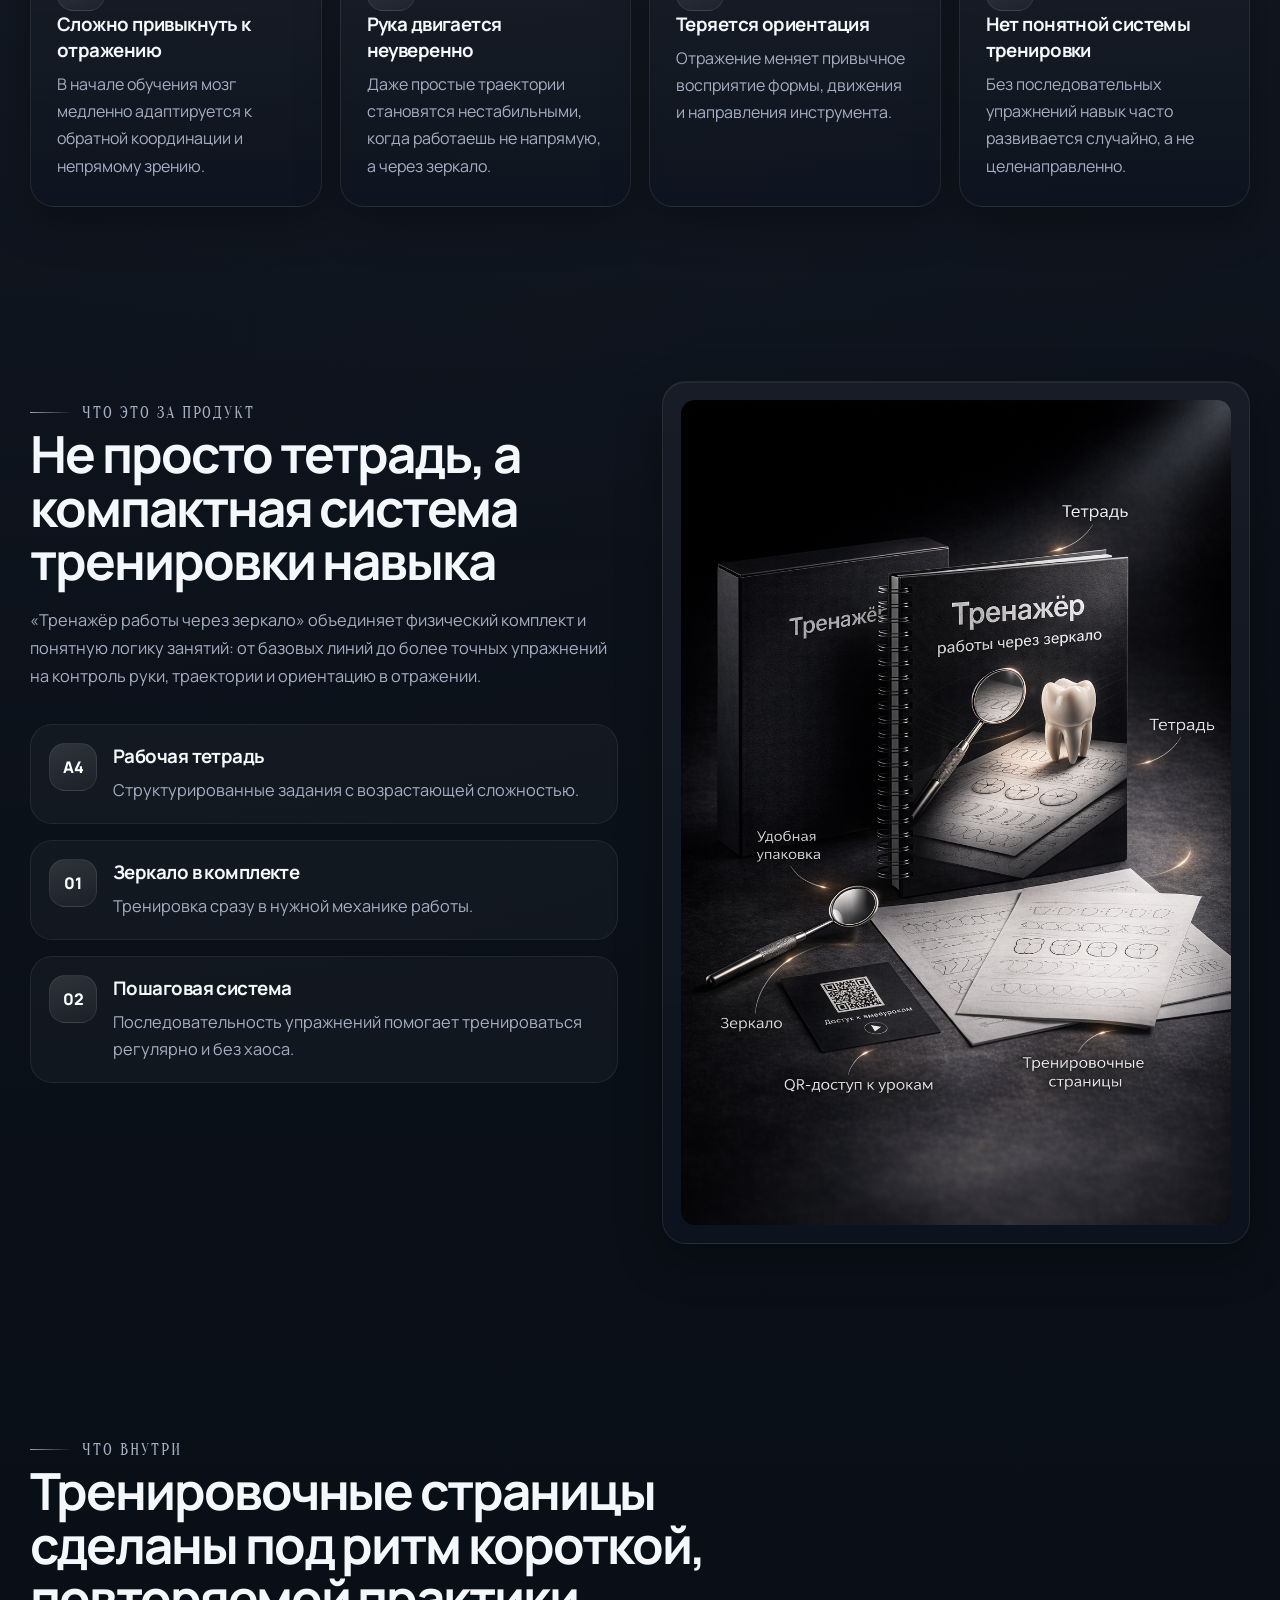
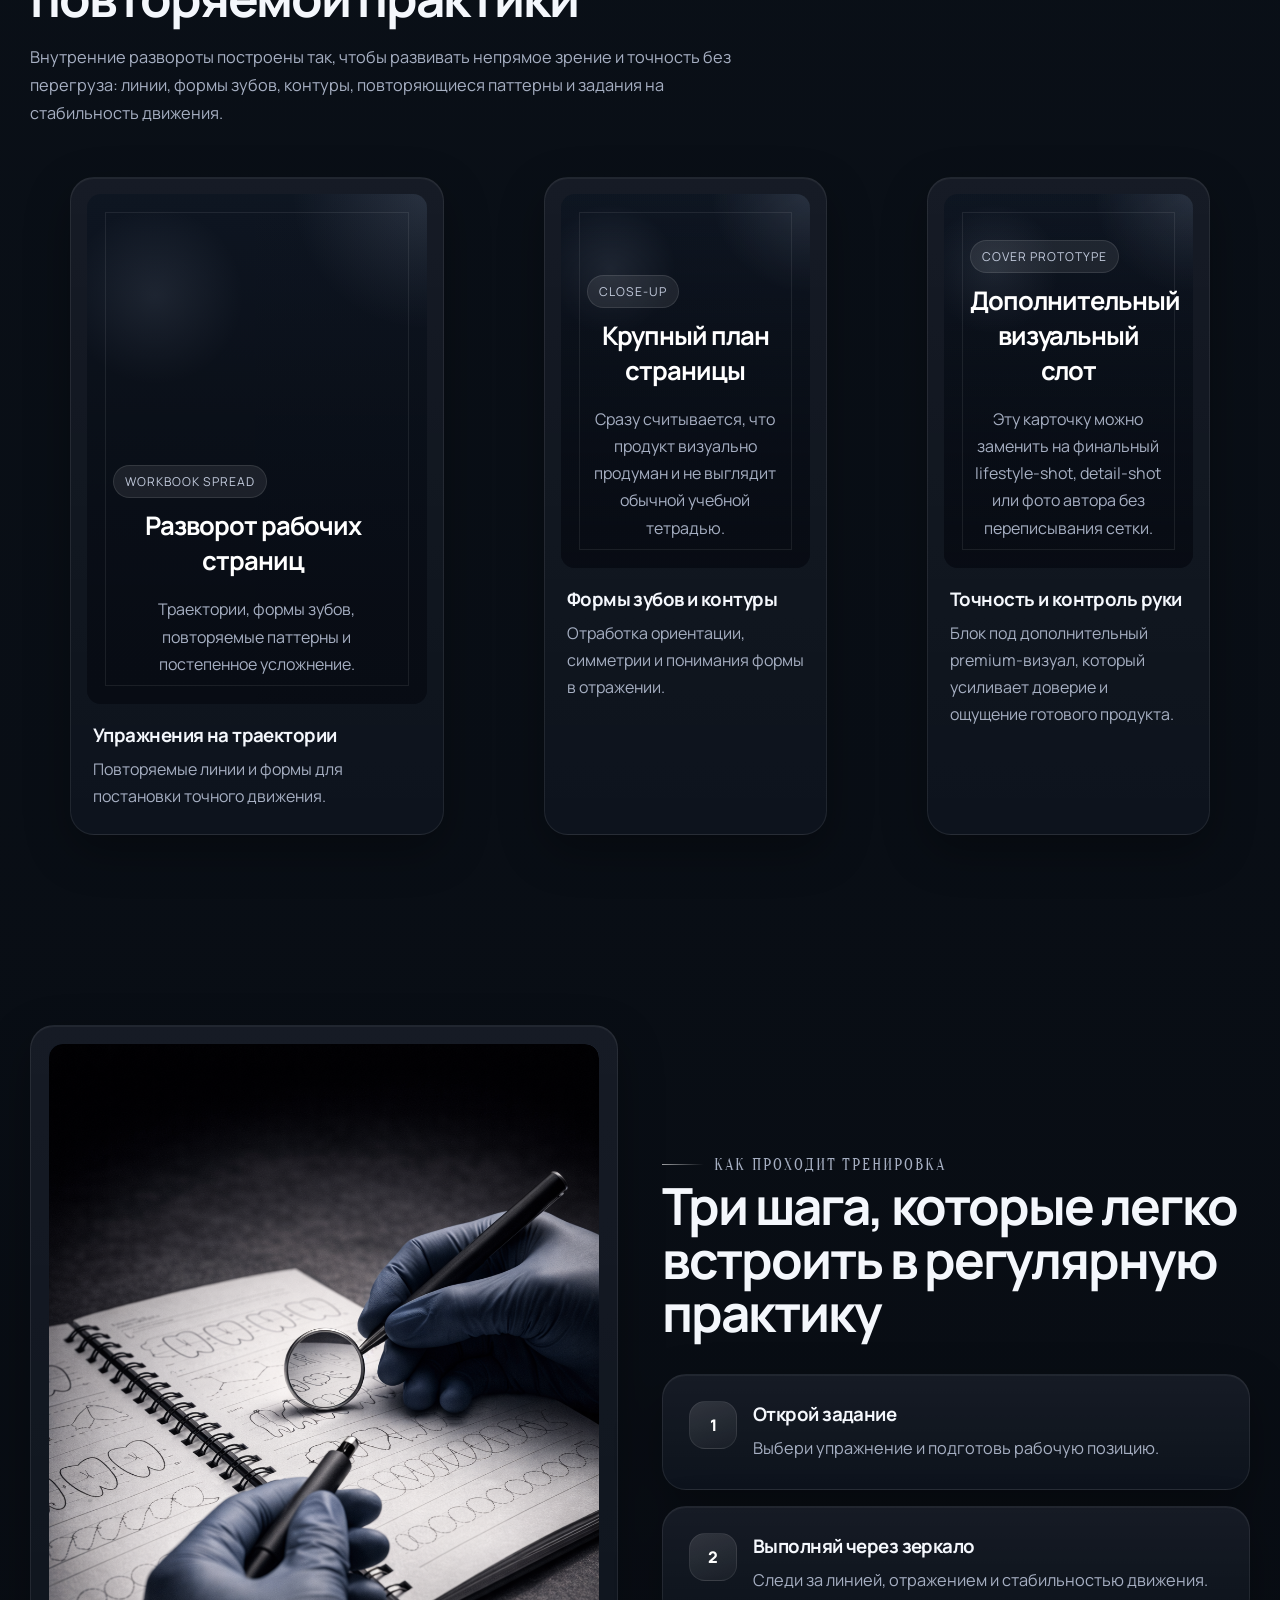
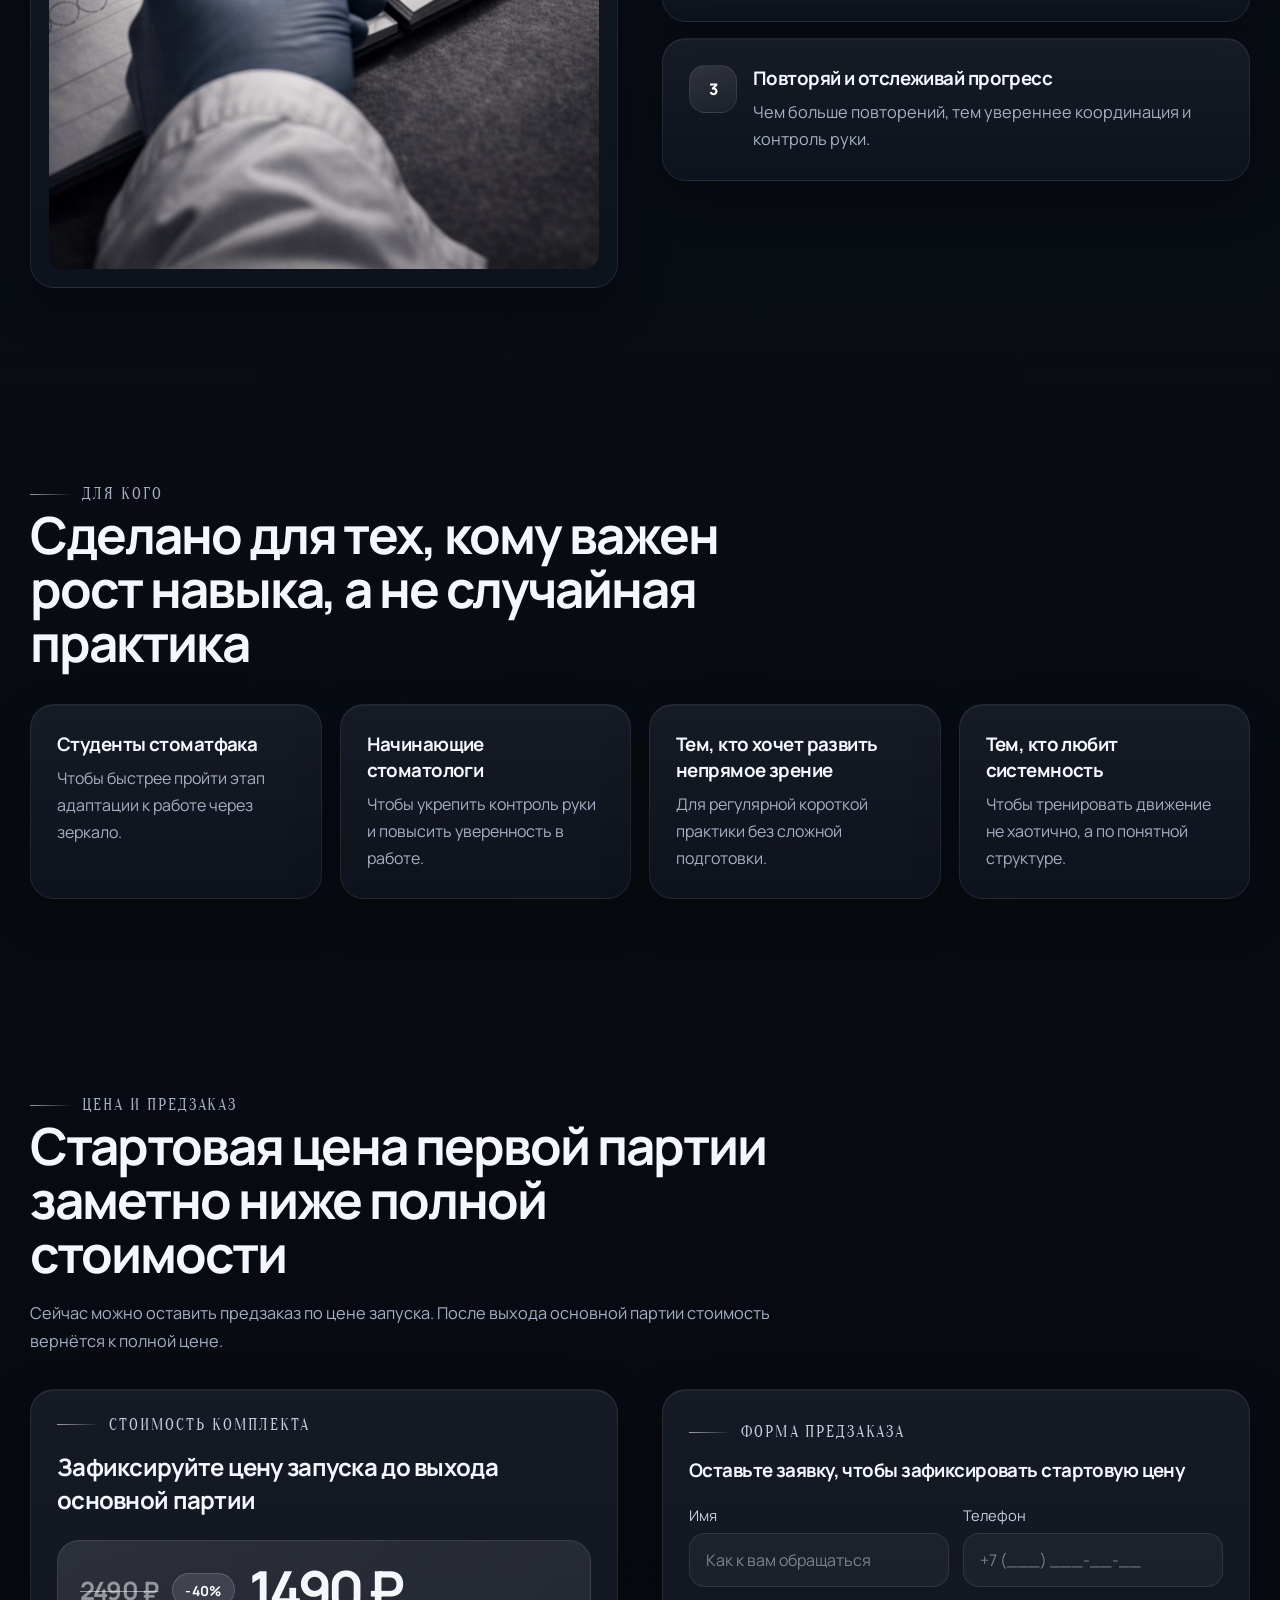
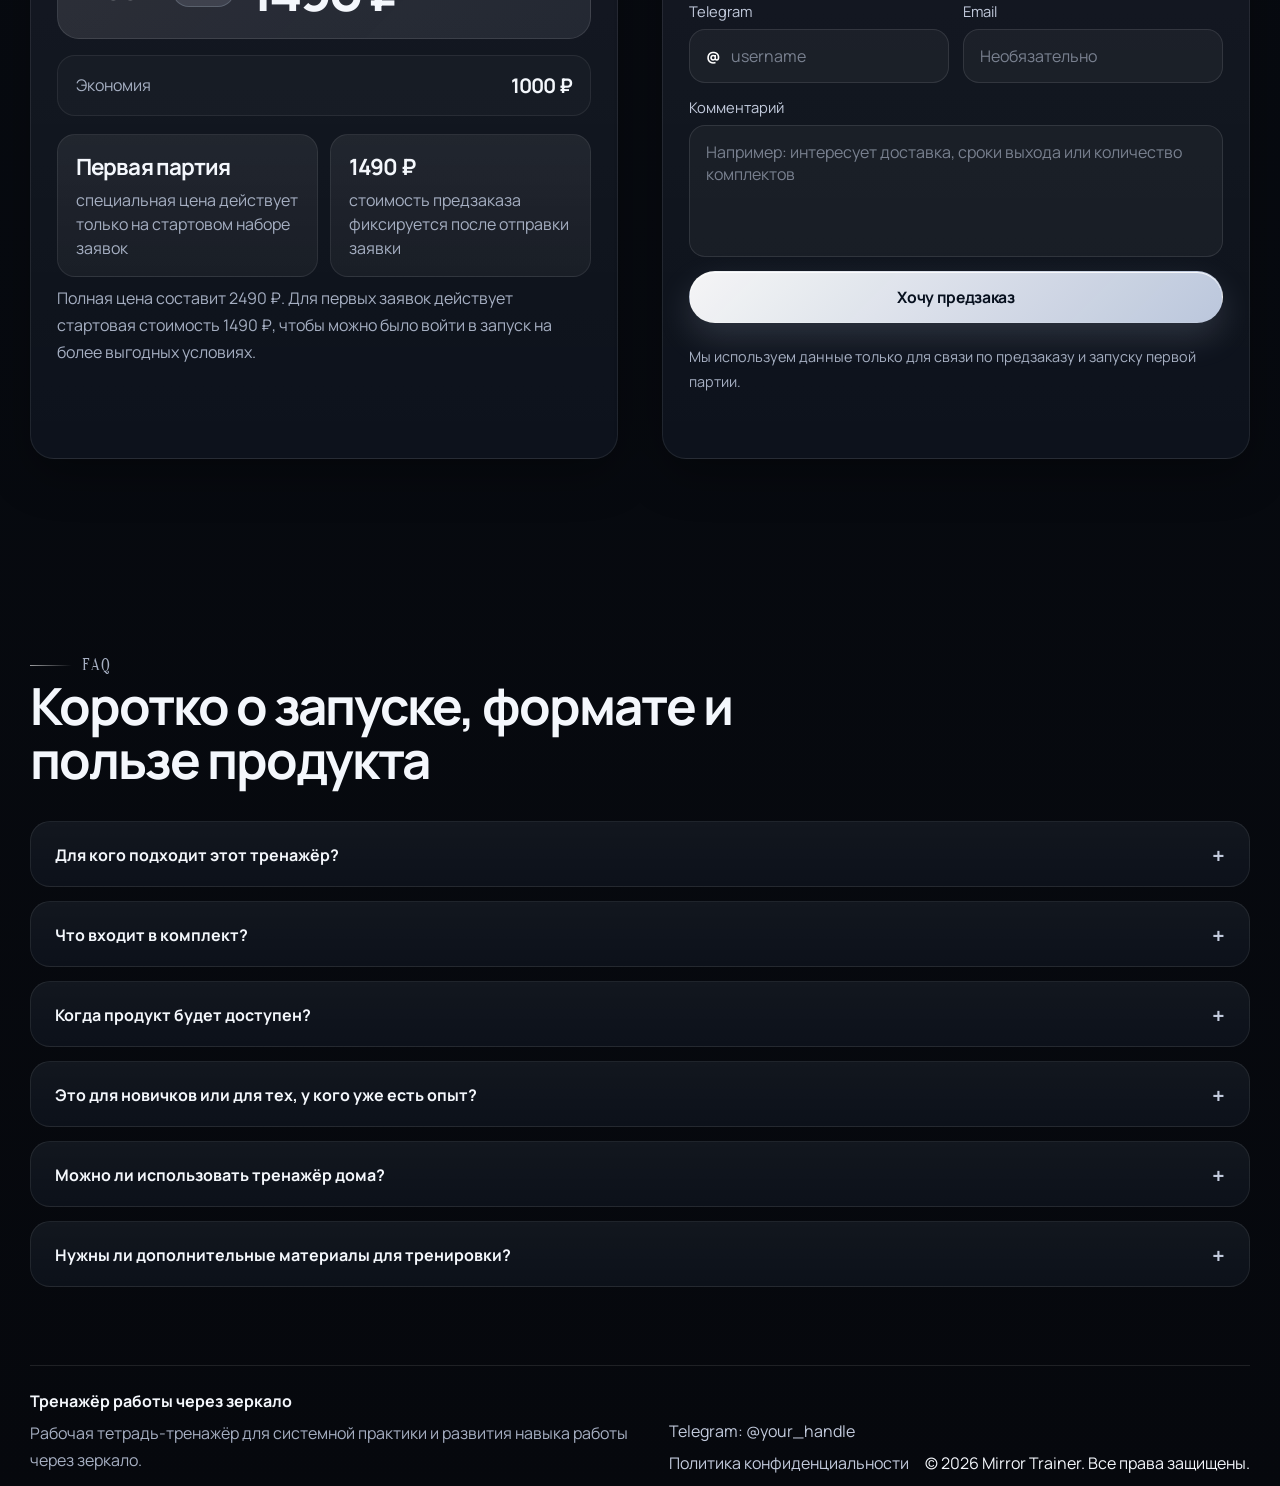
==== commit 1e2afe85: "Refocus landing on preorder flow" ====
--- a/index.html
+++ b/index.html
@@ -6,7 +6,7 @@
     <title>Тренажёр работы через зеркало | Premium landing page</title>
     <meta
       name="description"
-      content="Авторский тренажёр для студентов-стоматологов и начинающих стоматологов: рабочая тетрадь, зеркало, упражнения и QR-доступ к материалам."
+      content="Авторская рабочая тетрадь-тренажёр для студентов-стоматологов: системные упражнения для работы через зеркало, точности движений и контроля руки."
     />
     <meta
       property="og:title"
@@ -14,7 +14,7 @@
     />
     <meta
       property="og:description"
-      content="Освой работу через зеркало быстрее и увереннее с авторской системой упражнений, рабочей тетрадью и QR-доступом к материалам."
+      content="Освой работу через зеркало быстрее и увереннее с авторской рабочей тетрадью-тренажёром и системой упражнений для непрямого зрения и контроля руки."
     />
     <meta property="og:type" content="website" />
     <meta property="og:url" content="https://tigoamigo.github.io/mirror-trainer-landing/" />
@@ -34,7 +34,7 @@
       href="https://fonts.googleapis.com/css2?family=Manrope:wght@400;500;600;700;800&family=Oranienbaum&display=swap"
       rel="stylesheet"
     />
-    <link rel="stylesheet" href="./assets/css/styles.css?v=20260326-1" />
+    <link rel="stylesheet" href="./assets/css/styles.css?v=20260327-1" />
   </head>
   <body>
     <div class="runtime-warning" data-runtime-warning hidden>
@@ -84,7 +84,7 @@
           <a
             class="button button-primary button-small button-prominent header-cta"
             href="#lead-form"
-            data-open-lead-modal
+            data-scroll-link
             data-event-label="header_preorder"
           >
             Предзаказ
@@ -110,26 +110,26 @@
             <div class="hero-actions reveal reveal-delay-3">
               <a
                 class="button button-primary hero-primary-cta"
-                href="#pricing"
+                href="#lead-form"
                 data-scroll-link
                 data-event-label="hero_primary"
               >
-                Оценить цену и ответить
+                Оставить предзаказ
               </a>
               <a
                 class="button button-ghost hero-secondary-cta"
-                href="#lead-form"
-                data-open-lead-modal
+                href="#inside"
+                data-scroll-link
                 data-event-label="hero_secondary"
               >
-                Оставить предзаказ
+                Посмотреть, что внутри
               </a>
             </div>
 
             <ul class="hero-points reveal reveal-delay-4" aria-label="Короткие преимущества">
               <li>Формат A4</li>
               <li>Тетрадь + зеркало</li>
-              <li>QR-доступ к материалам</li>
+              <li>Пошаговые упражнения</li>
               <li>Предзаказ 1490 ₽</li>
             </ul>
 
@@ -140,7 +140,7 @@
               </article>
               <article class="metric-card">
                 <strong>1 комплект</strong>
-                <span>тетрадь, зеркало и доступ к материалам</span>
+                <span>тетрадь, зеркало и готовая логика практики</span>
               </article>
               <article class="metric-card">
                 <strong>0 перегруза</strong>
@@ -270,10 +270,10 @@
                 </div>
               </div>
               <div class="feature-row reveal reveal-delay-2">
-                <span class="feature-badge">QR</span>
+                <span class="feature-badge">02</span>
                 <div>
-                  <h3>Доступ к материалам</h3>
-                  <p>QR-код ведёт к автору, материалам и дополнительному контенту.</p>
+                  <h3>Пошаговая система</h3>
+                  <p>Последовательность упражнений помогает тренироваться регулярно и без хаоса.</p>
                 </div>
               </div>
             </div>
@@ -292,11 +292,11 @@
                 <div class="image-placeholder">
                   <span class="placeholder-chip">Product breakdown</span>
                   <strong>Комплект продукта</strong>
-                  <p>Здесь видно, что внутри: рабочая тетрадь, зеркало, QR-код и тренировочные материалы.</p>
+                  <p>Здесь видно, что внутри: рабочая тетрадь, зеркало и тренировочные страницы для регулярной практики.</p>
                 </div>
                 <img
                   src="./assets/images/product-breakdown.png"
-                  alt="Состав продукта: тетрадь, упаковка, зеркало, QR-карта и тренировочные страницы"
+                  alt="Состав продукта: рабочая тетрадь, упаковка, зеркало и тренировочные страницы"
                   width="1024"
                   height="1536"
                   loading="lazy"
@@ -514,193 +514,112 @@
         <div class="container">
           <div class="section-heading reveal pricing-heading">
             <p class="eyebrow">Цена и предзаказ</p>
-            <h2>Специальная цена запуска для первой волны заявок</h2>
+            <h2>Стартовая цена первой партии заметно ниже полной стоимости</h2>
             <p>
-              Первая партия открывается по сниженной стартовой стоимости.
-              Ниже можно оставить заявку, чтобы получить уведомление о запуске и деталях предзаказа.
+              Сейчас можно оставить предзаказ по цене запуска. После выхода основной партии
+              стоимость вернётся к полной цене.
             </p>
           </div>
 
           <div class="pricing-grid">
             <article class="price-panel reveal">
               <p class="eyebrow">Стоимость комплекта</p>
-              <h2>2490 ₽ по полной стоимости и 1490 ₽ на старте</h2>
-              <div class="price-stack">
-                <div class="price-row">
-                  <span>Полная цена</span>
-                  <strong class="price-muted">2490 ₽</strong>
-                </div>
-                <div class="price-row price-row-highlight">
-                  <span>Цена предзаказа</span>
-                  <strong>1490 ₽</strong>
+              <h2>Зафиксируйте цену запуска до выхода основной партии</h2>
+              <div class="price-stack price-stack-marketing">
+                <div class="price-hero-line">
+                  <span class="price-muted-marketing">2490 ₽</span>
+                  <span class="price-discount-pill">-40%</span>
+                  <strong class="price-current">1490 ₽</strong>
+                </div>
+                <div class="price-economy-row">
+                  <span>Экономия</span>
+                  <strong>1000 ₽</strong>
                 </div>
               </div>
               <div class="price-benefits">
                 <article class="price-badge">
-                  <strong>1000 ₽</strong>
-                  <span>экономия на старте</span>
+                  <strong>Первая партия</strong>
+                  <span>специальная цена действует только на стартовом наборе заявок</span>
                 </article>
                 <article class="price-badge">
-                  <strong>-40%</strong>
-                  <span>от полной стоимости</span>
+                  <strong>1490 ₽</strong>
+                  <span>стоимость предзаказа фиксируется после отправки заявки</span>
                 </article>
               </div>
               <p class="price-note">
-                Стартовая цена действует для первой волны заявок и раннего предзаказа.
-                Это позволяет зафиксировать более выгодную стоимость до выхода основной партии.
+                Полная цена составит 2490 ₽. Для первых заявок действует стартовая стоимость 1490 ₽,
+                чтобы можно было войти в запуск на более выгодных условиях.
               </p>
             </article>
 
             <article class="form-panel reveal reveal-delay-1" id="lead-form">
               <div class="form-heading">
-                <p class="panel-kicker">Форма заявки / предзаказа</p>
-                <h3>Оставьте контакт, если хотите узнать о запуске, первой партии или предзаказе</h3>
-                <p class="form-intro">
-                  Если пока не готовы оставлять контакт, можно сначала ответить
-                  на два коротких вопроса ниже и вернуться к заявке позже.
-                </p>
+                <p class="panel-kicker">Форма предзаказа</p>
+                <h3>Оставьте заявку, чтобы зафиксировать стартовую цену</h3>
               </div>
 
               <form class="lead-form" data-lead-form data-form-source="inline">
+                <div class="lead-form-grid">
                 <label>
                   <span>Имя</span>
-                  <input type="text" name="name" autocomplete="name" placeholder="Как к вам обращаться" required />
+                  <input
+                    type="text"
+                    name="name"
+                    autocomplete="name"
+                    placeholder="Как к вам обращаться"
+                    required
+                    data-name-input
+                  />
                 </label>
                 <label>
-                  <span>Telegram или телефон</span>
+                  <span>Телефон</span>
                   <input
-                    type="text"
-                    name="contact"
-                    autocomplete="tel"
-                    placeholder="@username или +7..."
+                    type="tel"
+                    name="phone"
+                    autocomplete="tel-national"
+                    inputmode="tel"
+                    placeholder="+7 (___) ___-__-__"
                     required
+                    data-phone-input
                   />
+                </label>
+                <label>
+                  <span>Telegram</span>
+                  <span class="telegram-input-shell">
+                    <span class="telegram-prefix" aria-hidden="true">@</span>
+                    <input
+                      type="text"
+                      name="telegram"
+                      autocomplete="off"
+                      autocapitalize="none"
+                      spellcheck="false"
+                      placeholder="username"
+                      required
+                      data-telegram-input
+                    />
+                  </span>
                 </label>
                 <label>
                   <span>Email</span>
                   <input type="email" name="email" autocomplete="email" placeholder="Необязательно" />
                 </label>
-                <label>
+                <label class="field-span-2">
                   <span>Комментарий</span>
                   <textarea
                     name="comment"
                     rows="4"
-                    placeholder="Например: интересен формат, цена, дата запуска"
+                    placeholder="Например: интересует доставка, сроки выхода или количество комплектов"
                   ></textarea>
                 </label>
+                </div>
                 <button class="button button-primary button-wide" type="submit">
                   Хочу предзаказ
                 </button>
                 <p class="form-meta">
-                  Ваши данные используются только для связи по запуску и предзаказу.
+                  Мы используем данные только для связи по предзаказу и запуску первой партии.
                 </p>
                 <p class="form-feedback" data-form-feedback></p>
               </form>
-            </article>
-          </div>
-        </div>
-      </section>
-
-      <section class="section" data-section id="signals">
-        <div class="container">
-          <div class="section-heading reveal">
-            <p class="eyebrow">Быстрый опрос</p>
-            <h2>Оцените идею и сам формат в два клика</h2>
-            <p>
-              Ответ сохраняется сразу. Вы можете выбрать вариант, который
-              ближе всего отражает ваше первое впечатление.
-            </p>
-          </div>
-
-          <div class="demand-grid">
-            <article class="survey-panel reveal">
-              <div class="survey-header">
-                <span class="panel-kicker">Опрос интереса</span>
-                <h3>Насколько вам интересен этот продукт?</h3>
-              </div>
-              <div class="option-grid" data-survey-group="interest">
-                <button class="option-button" type="button" data-option-value="Очень интересно" aria-pressed="false">
-                  <span class="option-copy">
-                    <strong>Очень интересно</strong>
-                    <span>Формат сразу откликается, хочу узнать больше.</span>
-                  </span>
-                  <span class="option-check" aria-hidden="true"></span>
-                </button>
-                <button class="option-button" type="button" data-option-value="Скорее интересно" aria-pressed="false">
-                  <span class="option-copy">
-                    <strong>Скорее интересно</strong>
-                    <span>Идея хорошая, но хочется больше деталей.</span>
-                  </span>
-                  <span class="option-check" aria-hidden="true"></span>
-                </button>
-                <button class="option-button" type="button" data-option-value="Нейтрально" aria-pressed="false">
-                  <span class="option-copy">
-                    <strong>Нейтрально</strong>
-                    <span>Пока без яркого отклика, нужно подумать.</span>
-                  </span>
-                  <span class="option-check" aria-hidden="true"></span>
-                </button>
-                <button class="option-button" type="button" data-option-value="Неинтересно" aria-pressed="false">
-                  <span class="option-copy">
-                    <strong>Неинтересно</strong>
-                    <span>Сейчас такой формат мне не подходит.</span>
-                  </span>
-                  <span class="option-check" aria-hidden="true"></span>
-                </button>
-              </div>
-              <p class="survey-status" data-survey-status="interest">
-                Выберите вариант, чтобы сохранить мнение.
-              </p>
-            </article>
-
-            <article class="survey-panel reveal reveal-delay-1">
-              <div class="survey-header">
-                <span class="panel-kicker">Отношение к покупке</span>
-                <h3>Рассмотрели бы вы покупку по цене предзаказа?</h3>
-              </div>
-              <div class="option-grid" data-survey-group="purchase">
-                <button class="option-button" type="button" data-option-value="Да, купил(а) бы" aria-pressed="false">
-                  <span class="option-copy">
-                    <strong>Да, купил(а) бы</strong>
-                    <span>Цена и формат выглядят для меня убедительно.</span>
-                  </span>
-                  <span class="option-check" aria-hidden="true"></span>
-                </button>
-                <button
-                  class="option-button"
-                  type="button"
-                  data-option-value="Возможно, если будут отзывы / подробности"
-                  aria-pressed="false"
-                >
-                  <span class="option-copy">
-                    <strong>Возможно, если будут отзывы / подробности</strong>
-                    <span>Хочу увидеть больше деталей перед решением.</span>
-                  </span>
-                  <span class="option-check" aria-hidden="true"></span>
-                </button>
-                <button
-                  class="option-button"
-                  type="button"
-                  data-option-value="Возможно, если будет ниже цена"
-                  aria-pressed="false"
-                >
-                  <span class="option-copy">
-                    <strong>Возможно, если цена будет ниже</strong>
-                    <span>Сам продукт интересен, но цена для меня высоковата.</span>
-                  </span>
-                  <span class="option-check" aria-hidden="true"></span>
-                </button>
-                <button class="option-button" type="button" data-option-value="Нет" aria-pressed="false">
-                  <span class="option-copy">
-                    <strong>Нет</strong>
-                    <span>Сейчас не готов(а) рассматривать покупку.</span>
-                  </span>
-                  <span class="option-check" aria-hidden="true"></span>
-                </button>
-              </div>
-              <p class="survey-status" data-survey-status="purchase">
-                Ваш ответ можно изменить, если мнение поменяется.
-              </p>
             </article>
           </div>
         </div>
@@ -725,15 +644,15 @@
             <details class="faq-item reveal reveal-delay-1">
               <summary>Что входит в комплект?</summary>
               <p>
-                Рабочая тетрадь формата A4, зеркало, тренировочные задания и
-                QR-доступ к дополнительным материалам или каналу.
+                Рабочая тетрадь формата A4, зеркало и тренировочные задания,
+                собранные в понятную последовательность практики.
               </p>
             </details>
             <details class="faq-item reveal reveal-delay-2">
               <summary>Когда продукт будет доступен?</summary>
               <p>
-                Сейчас открыта ранняя заявка на запуск. После завершения подготовки
-                будут объявлены точные сроки первой партии и старта предзаказа.
+                Сейчас открыт сбор заявок на первую партию. После формирования
+                списка предзаказа мы отдельно сообщим подтверждённые сроки запуска.
               </p>
             </details>
             <details class="faq-item reveal">
@@ -751,34 +670,13 @@
               </p>
             </details>
             <details class="faq-item reveal reveal-delay-2">
-              <summary>Что даёт QR-код?</summary>
-              <p>
-                QR-код открывает доступ к авторским материалам, каналу или
-                дополнительным пояснениям по работе с тренажёром.
+              <summary>Нужны ли дополнительные материалы для тренировки?</summary>
+              <p>
+                Нет. Основная ценность продукта уже внутри самой рабочей тетради:
+                задания выстроены так, чтобы навык развивался по мере повторения.
               </p>
             </details>
           </div>
-        </div>
-      </section>
-
-      <section class="section final-cta" data-section id="final-cta">
-        <div class="container final-cta-card reveal">
-          <div>
-            <p class="eyebrow">Финальный call to action</p>
-            <h2>Начни тренировать навык работы через зеркало системно</h2>
-            <p>
-              Если формат кажется полезным, оставьте заявку. Это поможет
-              понять спрос и собрать первую аудиторию для запуска.
-            </p>
-          </div>
-          <a
-            class="button button-primary button-prominent"
-            href="#lead-form"
-            data-open-lead-modal
-            data-event-label="final_cta"
-          >
-            Оставить заявку
-          </a>
         </div>
       </section>
     </main>
@@ -788,7 +686,7 @@
         <div>
           <p class="footer-brand">Тренажёр работы через зеркало</p>
           <p class="footer-text">
-            Ранний доступ к первой партии и уведомления о старте предзаказа.
+            Рабочая тетрадь-тренажёр для системной практики и развития навыка работы через зеркало.
           </p>
         </div>
         <div class="footer-links">
@@ -800,56 +698,6 @@
         <p class="footer-copy">© 2026 Mirror Trainer. Все права защищены.</p>
       </div>
     </footer>
-
-    <div class="modal-shell" data-modal="lead" aria-hidden="true">
-      <div class="modal-backdrop" data-close-modal></div>
-      <div class="modal-dialog" role="dialog" aria-modal="true" aria-labelledby="lead-modal-title">
-        <button class="modal-close" type="button" aria-label="Закрыть форму" data-close-modal>
-          ×
-        </button>
-        <div class="modal-content">
-          <p class="panel-kicker">Предзаказ</p>
-          <h2 id="lead-modal-title">Оставьте заявку на запуск</h2>
-          <p class="modal-text">
-            Оставьте контакт, чтобы получить уведомление о запуске,
-            первой партии и старте предзаказа.
-          </p>
-
-          <form class="lead-form" data-lead-form data-form-source="modal">
-            <label>
-              <span>Имя</span>
-              <input type="text" name="name" autocomplete="name" placeholder="Как к вам обращаться" required />
-            </label>
-            <label>
-              <span>Telegram или телефон</span>
-              <input
-                type="text"
-                name="contact"
-                autocomplete="tel"
-                placeholder="@username или +7..."
-                required
-              />
-            </label>
-            <label>
-              <span>Email</span>
-              <input type="email" name="email" autocomplete="email" placeholder="Необязательно" />
-            </label>
-            <label>
-              <span>Комментарий</span>
-              <textarea
-                name="comment"
-                rows="4"
-                placeholder="Что для вас важнее: цена, отзывы, формат, дата запуска?"
-              ></textarea>
-            </label>
-            <button class="button button-primary button-wide" type="submit">
-              Оставить заявку
-            </button>
-            <p class="form-feedback" data-form-feedback></p>
-          </form>
-        </div>
-      </div>
-    </div>
 
     <div class="modal-shell lightbox-shell" data-modal="lightbox" aria-hidden="true">
       <div class="modal-backdrop" data-close-modal></div>
@@ -879,8 +727,8 @@
           <p class="panel-kicker">Спасибо</p>
           <h2 id="success-modal-title">Заявка отправлена</h2>
           <p class="modal-text">
-            Спасибо за интерес к тренажёру. Мы свяжемся с вами ближе к запуску и
-            сообщим детали по первой партии и предзаказу.
+            Спасибо за интерес к рабочей тетради-тренажёру. Мы свяжемся с вами,
+            когда подтвердим детали первой партии и откроем выдачу предзаказов.
           </p>
         </div>
       </div>
@@ -894,8 +742,8 @@
         if (node) node.hidden = false;
       }
     </script>
-    <script src="./assets/js/config.js?v=20260326-1"></script>
-    <script src="./assets/js/supabase.js?v=20260326-1"></script>
-    <script src="./assets/js/app.js?v=20260326-1"></script>
+    <script src="./assets/js/config.js?v=20260327-1"></script>
+    <script src="./assets/js/supabase.js?v=20260327-1"></script>
+    <script src="./assets/js/app.js?v=20260327-1"></script>
   </body>
 </html>
--- a/assets/css/styles.css
+++ b/assets/css/styles.css
@@ -1090,6 +1090,72 @@
   margin-top: 24px;
 }
 
+.price-stack-marketing {
+  gap: 16px;
+}
+
+.price-hero-line {
+  display: flex;
+  flex-wrap: wrap;
+  align-items: center;
+  gap: 12px 14px;
+  padding: 22px 22px 20px;
+  border-radius: 22px;
+  background:
+    linear-gradient(135deg, rgba(255, 255, 255, 0.08), rgba(205, 219, 247, 0.05)),
+    rgba(255, 255, 255, 0.03);
+  border: 1px solid rgba(255, 255, 255, 0.1);
+}
+
+.price-muted-marketing {
+  color: rgba(255, 255, 255, 0.5);
+  font-size: clamp(1.22rem, 2.2vw, 1.58rem);
+  font-weight: 700;
+  letter-spacing: -0.03em;
+  text-decoration: line-through;
+  text-decoration-thickness: 1px;
+}
+
+.price-discount-pill {
+  display: inline-flex;
+  align-items: center;
+  min-height: 34px;
+  padding: 0 12px;
+  border-radius: 999px;
+  background: rgba(219, 229, 251, 0.12);
+  border: 1px solid rgba(219, 229, 251, 0.18);
+  color: var(--accent-strong);
+  font-size: 0.86rem;
+  font-weight: 700;
+  letter-spacing: 0.02em;
+}
+
+.price-current {
+  font-size: clamp(2.5rem, 4.8vw, 3.45rem);
+  letter-spacing: -0.07em;
+  line-height: 1;
+}
+
+.price-economy-row {
+  display: flex;
+  align-items: center;
+  justify-content: space-between;
+  gap: 16px;
+  padding: 16px 18px;
+  border-radius: 18px;
+  background: rgba(255, 255, 255, 0.025);
+  border: 1px solid rgba(255, 255, 255, 0.07);
+}
+
+.price-economy-row span {
+  color: var(--muted);
+}
+
+.price-economy-row strong {
+  font-size: 1.26rem;
+  letter-spacing: -0.04em;
+}
+
 .price-row {
   display: flex;
   align-items: center;
@@ -1172,7 +1238,7 @@
   gap: 8px;
 }
 
-.lead-form span {
+.lead-form label > span:first-child {
   font-size: 0.92rem;
   color: var(--muted-strong);
 }
@@ -1205,6 +1271,71 @@
   box-shadow: 0 0 0 6px rgba(199, 214, 245, 0.06);
 }
 
+.lead-form textarea {
+  min-height: 132px;
+  resize: none;
+}
+
+.lead-form-grid {
+  display: grid;
+  grid-template-columns: repeat(2, minmax(0, 1fr));
+  gap: 14px;
+}
+
+.field-span-2 {
+  grid-column: 1 / -1;
+}
+
+.telegram-input-shell {
+  display: grid;
+  grid-template-columns: auto 1fr;
+  align-items: center;
+  gap: 10px;
+  width: 100%;
+  min-height: 54px;
+  padding: 0 16px;
+  color: var(--text);
+  background: rgba(255, 255, 255, 0.04);
+  border: 1px solid rgba(255, 255, 255, 0.1);
+  border-radius: 16px;
+  transition:
+    border-color var(--transition),
+    background var(--transition),
+    box-shadow var(--transition);
+}
+
+.telegram-input-shell:hover,
+.telegram-input-shell:focus-within {
+  border-color: rgba(255, 255, 255, 0.2);
+  background: rgba(255, 255, 255, 0.06);
+  box-shadow: 0 0 0 6px rgba(199, 214, 245, 0.06);
+}
+
+.telegram-prefix {
+  display: inline-flex;
+  align-items: center;
+  justify-content: center;
+  color: var(--accent-strong);
+  font-weight: 700;
+}
+
+.telegram-input-shell input {
+  min-width: 0;
+  padding: 0;
+  border: 0;
+  border-radius: 0;
+  background: transparent;
+  box-shadow: none;
+}
+
+.telegram-input-shell input:hover,
+.telegram-input-shell input:focus-visible {
+  background: transparent;
+  border-color: transparent;
+  box-shadow: none;
+  outline: none;
+}
+
 .form-meta {
   font-size: 0.9rem;
 }
@@ -1230,12 +1361,19 @@
 }
 
 .faq-item {
+  overflow: hidden;
+  max-height: 88px;
   padding: 0 24px;
   border-radius: 20px;
   background:
     linear-gradient(180deg, rgba(255, 255, 255, 0.04), rgba(255, 255, 255, 0.015)),
     rgba(10, 16, 27, 0.7);
   border: 1px solid rgba(255, 255, 255, 0.08);
+  transition:
+    max-height 360ms ease,
+    border-color var(--transition),
+    background var(--transition),
+    box-shadow var(--transition);
 }
 
 .faq-item summary {
@@ -1261,13 +1399,31 @@
   transition: transform var(--transition);
 }
 
-.faq-item[open] summary::after {
+.faq-item.is-open {
+  border-color: rgba(255, 255, 255, 0.14);
+  background:
+    linear-gradient(180deg, rgba(255, 255, 255, 0.06), rgba(255, 255, 255, 0.025)),
+    rgba(10, 16, 27, 0.78);
+  box-shadow: inset 0 1px 0 rgba(255, 255, 255, 0.04);
+}
+
+.faq-item.is-open summary::after {
   transform: translateY(-50%) rotate(45deg);
 }
 
 .faq-item p {
   padding: 0 0 20px;
   margin: 0;
+  opacity: 0;
+  transform: translateY(-8px);
+  transition:
+    opacity 260ms ease,
+    transform 260ms ease;
+}
+
+.faq-item.is-open p {
+  opacity: 1;
+  transform: translateY(0);
 }
 
 .final-cta {
@@ -1927,6 +2083,18 @@
     font-size: 1.5rem;
   }
 
+  .price-hero-line {
+    padding: 18px 18px 16px;
+  }
+
+  .price-current {
+    font-size: clamp(2.15rem, 8vw, 2.8rem);
+  }
+
+  .price-economy-row {
+    padding: 14px 16px;
+  }
+
   .price-row {
     flex-direction: column;
     align-items: flex-start;
@@ -1970,9 +2138,20 @@
     gap: 11px;
   }
 
+  .lead-form-grid {
+    grid-template-columns: 1fr;
+    gap: 11px;
+  }
+
   .lead-form input,
   .lead-form textarea {
     padding: 13px 14px;
+    border-radius: 14px;
+  }
+
+  .telegram-input-shell {
+    min-height: 50px;
+    padding: 0 14px;
     border-radius: 14px;
   }
 
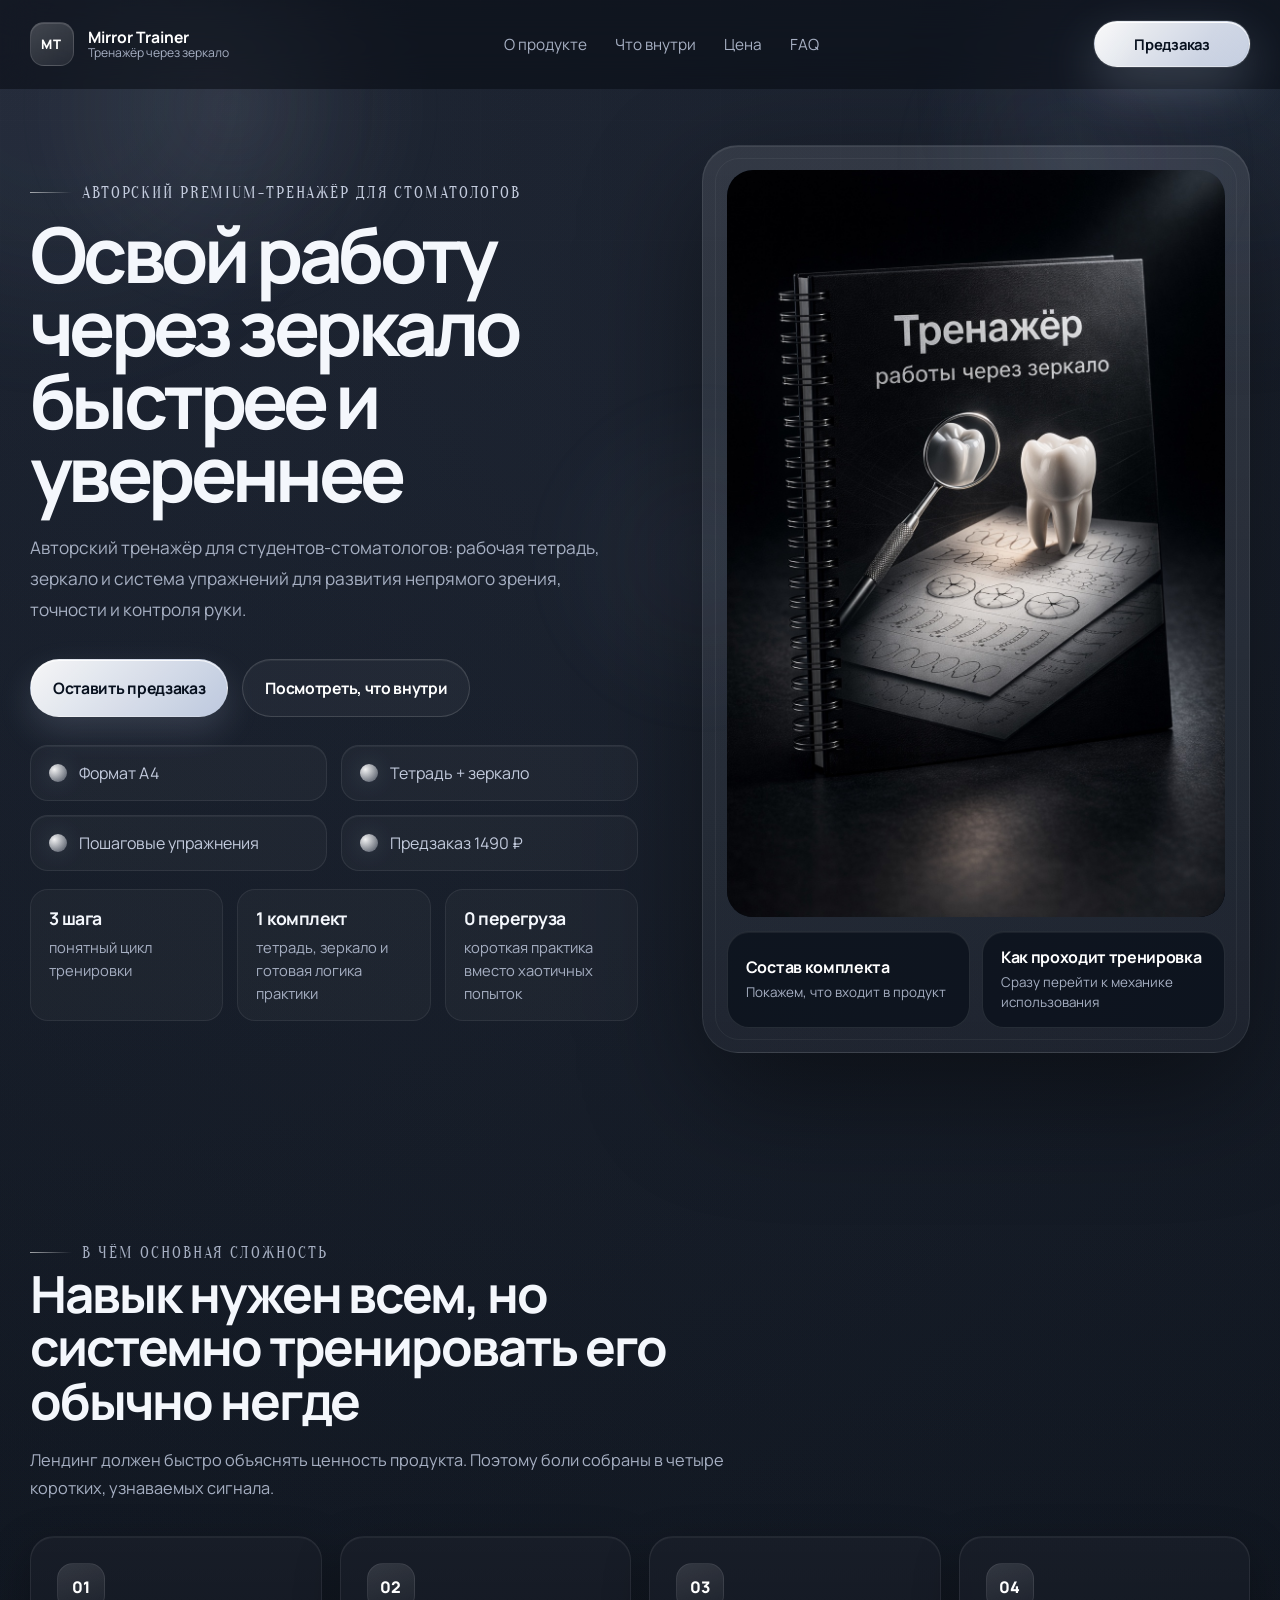
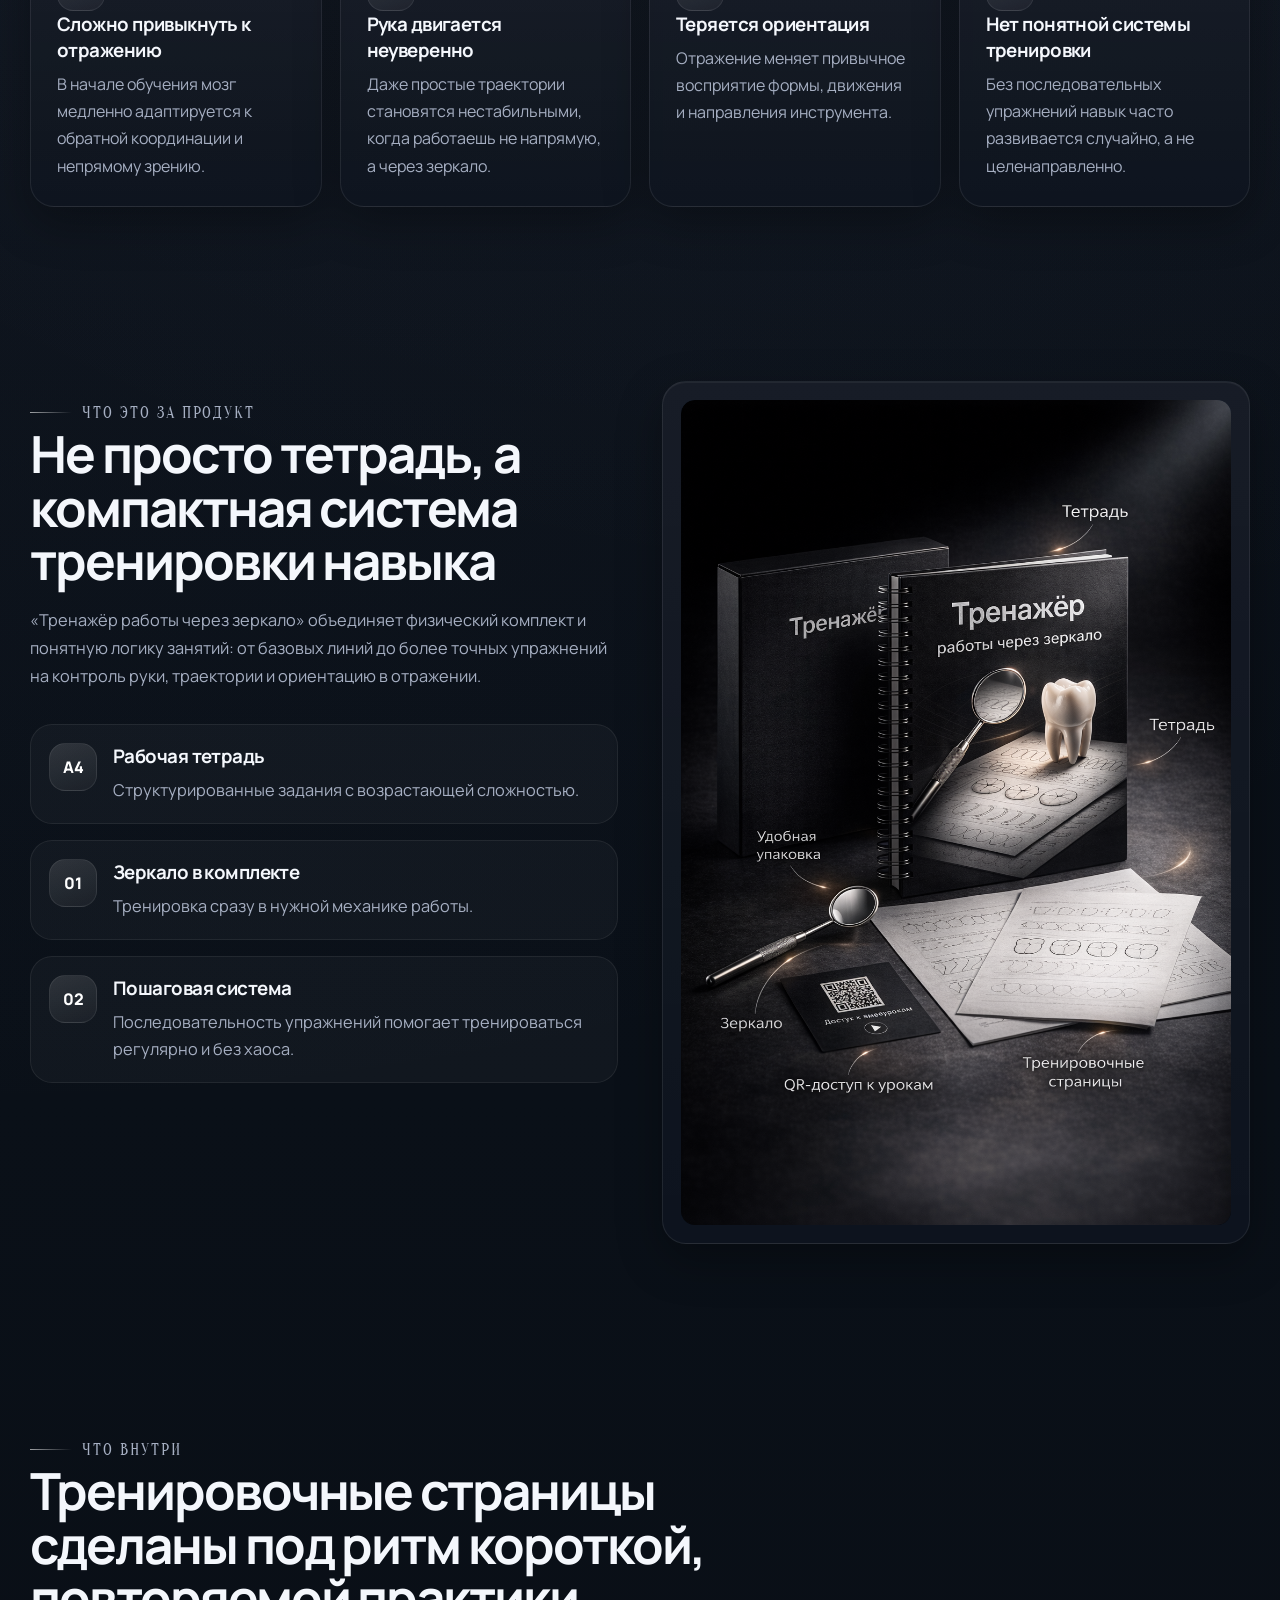
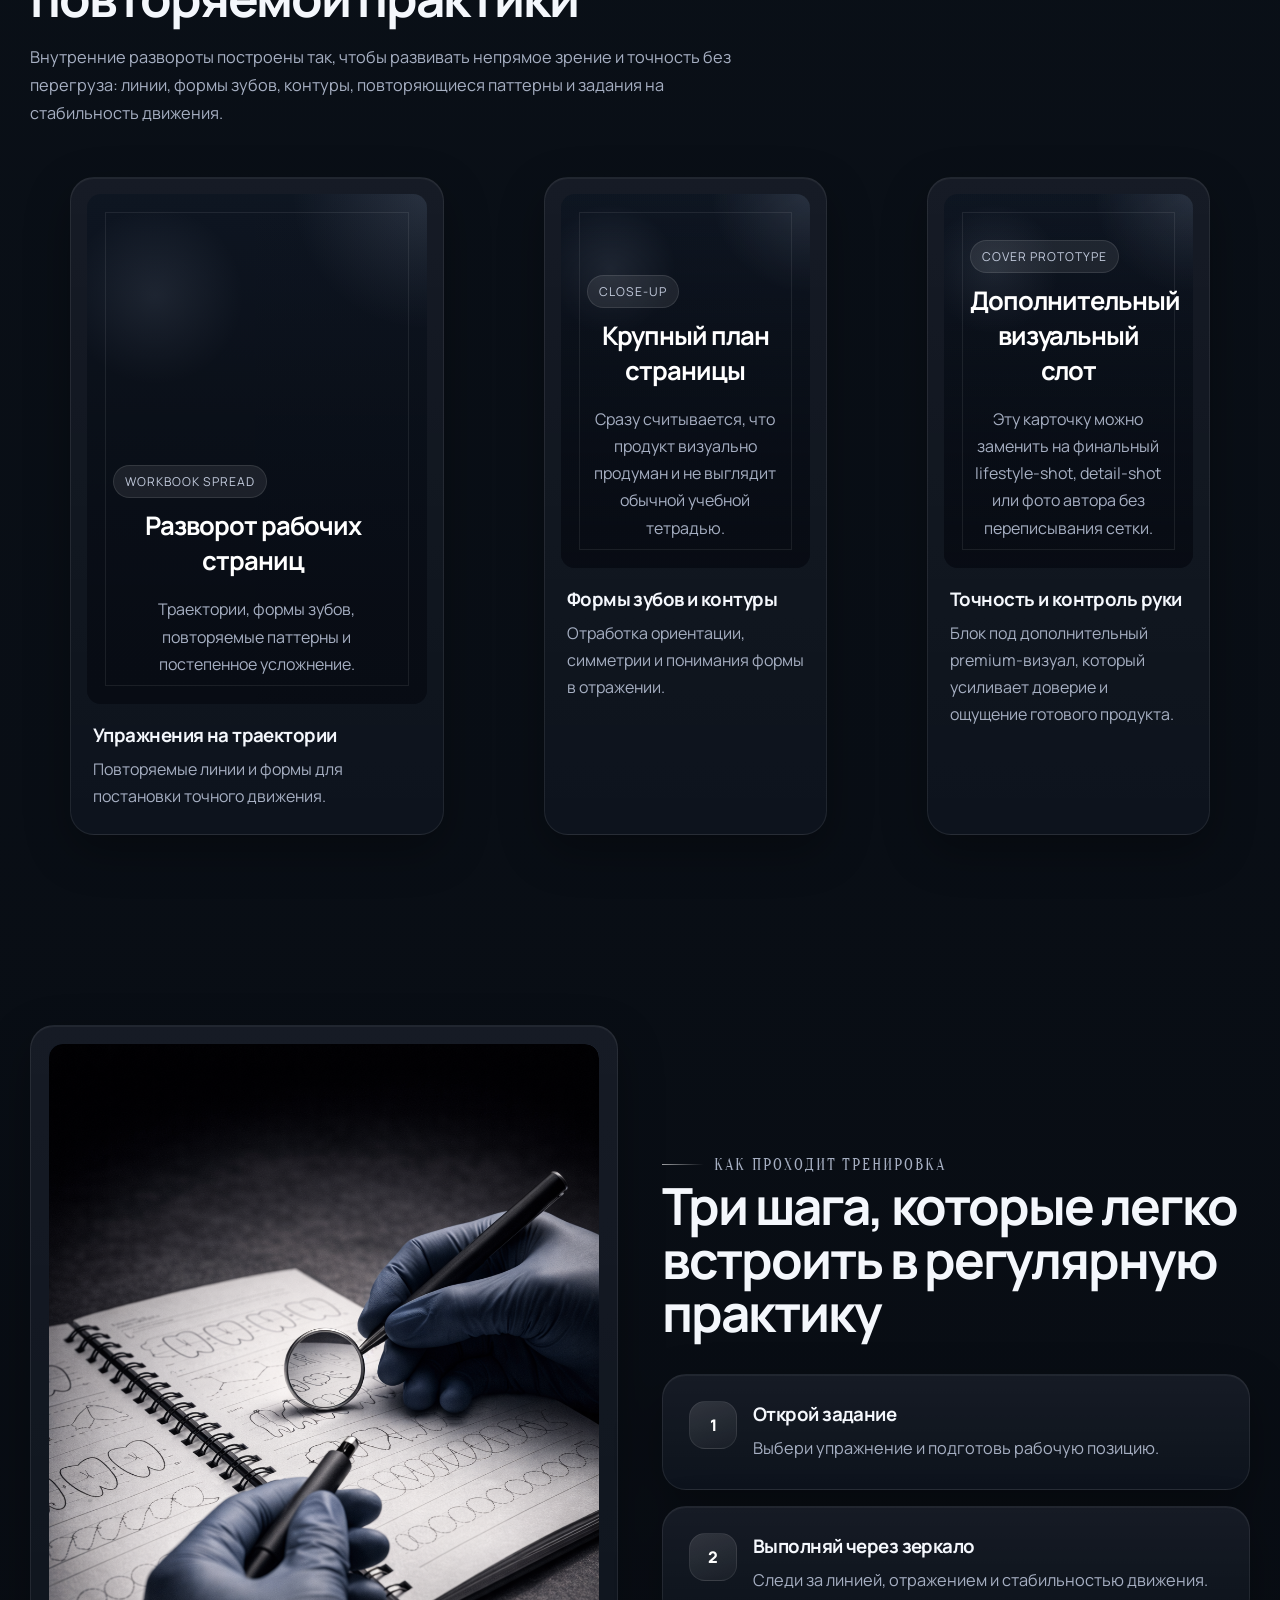
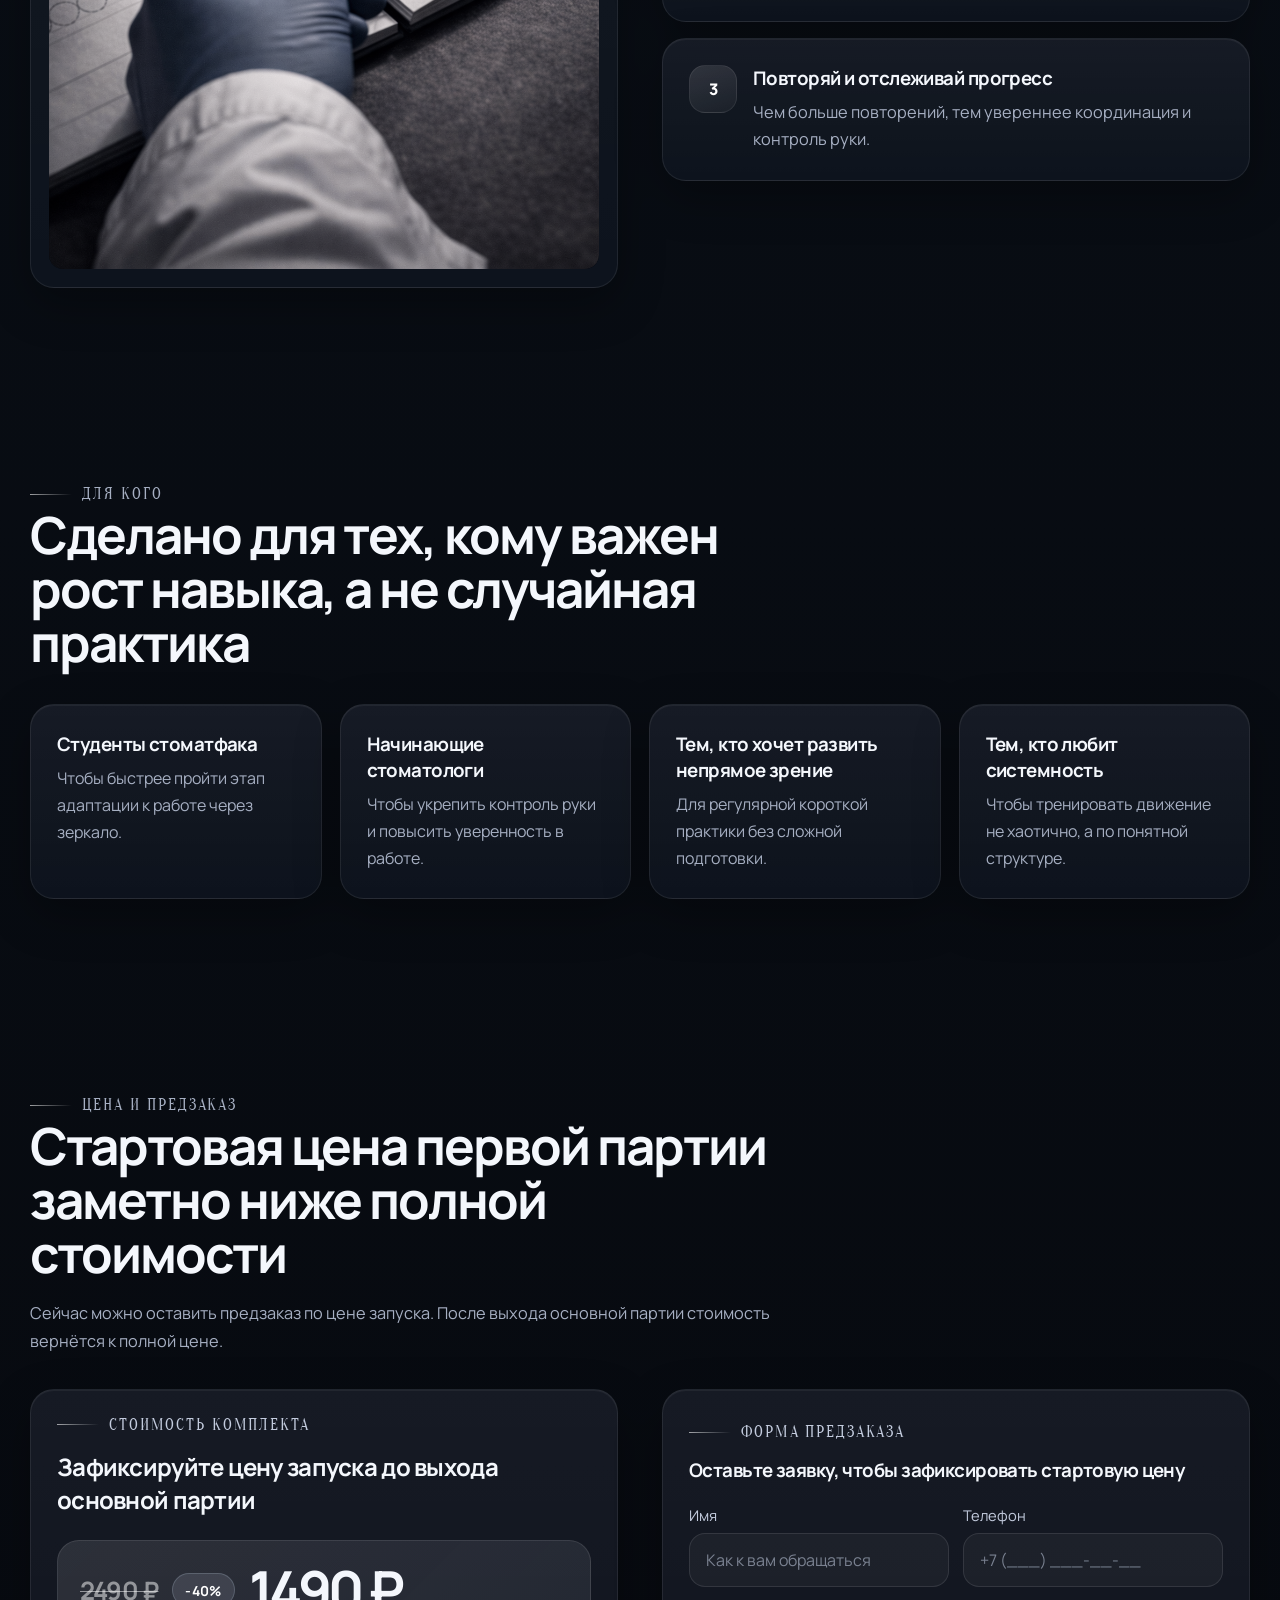
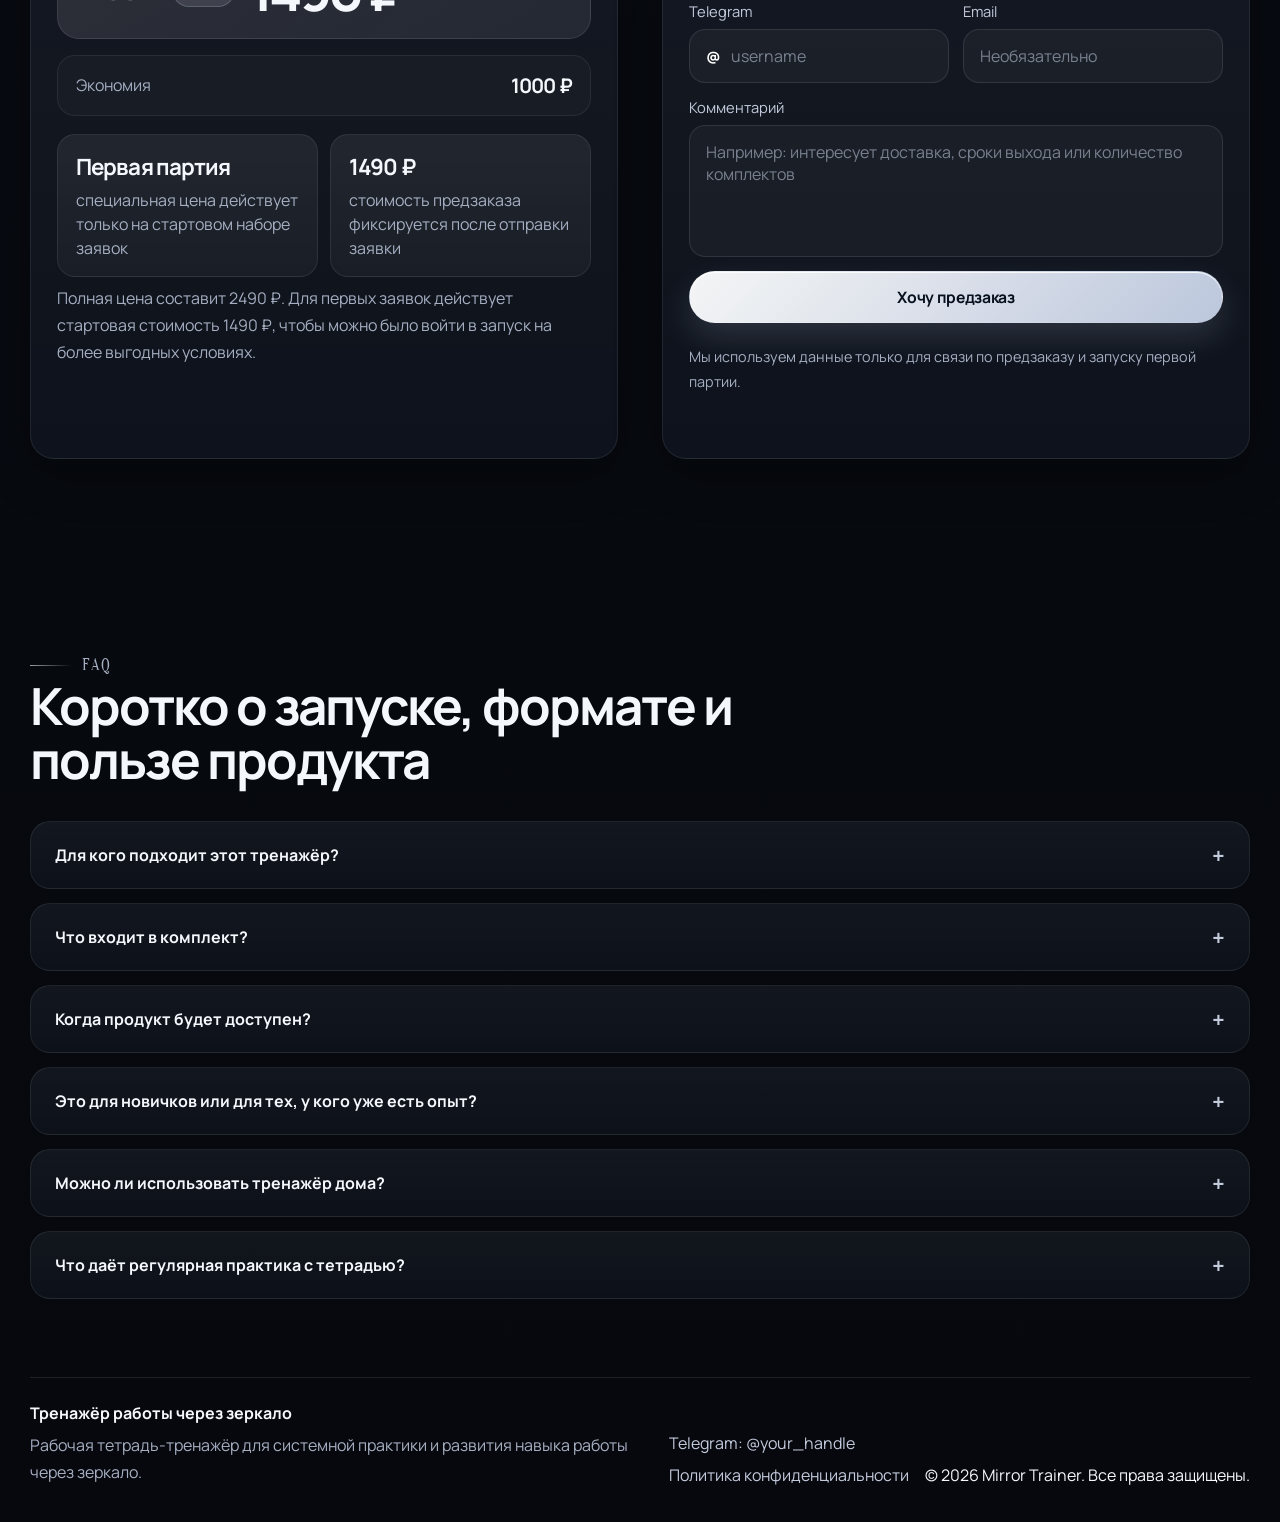
==== commit 9f06e23e: "Fix FAQ accordion animation" ====
--- a/index.html
+++ b/index.html
@@ -633,49 +633,88 @@
           </div>
 
           <div class="faq-list">
-            <details class="faq-item reveal">
-              <summary>Для кого подходит этот тренажёр?</summary>
-              <p>
-                Для студентов стоматологических факультетов, начинающих
-                стоматологов и всех, кто хочет системно развивать навык работы
-                через зеркало.
-              </p>
-            </details>
-            <details class="faq-item reveal reveal-delay-1">
-              <summary>Что входит в комплект?</summary>
-              <p>
-                Рабочая тетрадь формата A4, зеркало и тренировочные задания,
-                собранные в понятную последовательность практики.
-              </p>
-            </details>
-            <details class="faq-item reveal reveal-delay-2">
-              <summary>Когда продукт будет доступен?</summary>
-              <p>
-                Сейчас открыт сбор заявок на первую партию. После формирования
-                списка предзаказа мы отдельно сообщим подтверждённые сроки запуска.
-              </p>
-            </details>
-            <details class="faq-item reveal">
-              <summary>Это для новичков или для тех, у кого уже есть опыт?</summary>
-              <p>
-                База подходит новичкам, а регулярные повторения и контроль
-                траекторий полезны даже тем, кто уже начал клиническую практику.
-              </p>
-            </details>
-            <details class="faq-item reveal reveal-delay-1">
-              <summary>Можно ли использовать тренажёр дома?</summary>
-              <p>
-                Да. Формат сделан под короткие самостоятельные сессии дома, в
-                вузе или перед практикой.
-              </p>
-            </details>
-            <details class="faq-item reveal reveal-delay-2">
-              <summary>Нужны ли дополнительные материалы для тренировки?</summary>
-              <p>
-                Нет. Основная ценность продукта уже внутри самой рабочей тетради:
-                задания выстроены так, чтобы навык развивался по мере повторения.
-              </p>
-            </details>
+            <article class="faq-item reveal">
+              <button class="faq-toggle" type="button" aria-expanded="false">
+                <span>Для кого подходит этот тренажёр?</span>
+              </button>
+              <div class="faq-answer" hidden>
+                <p>
+                  Тренажёр в первую очередь сделан для студентов стоматологических
+                  факультетов, ординаторов и начинающих стоматологов, которым
+                  важно быстрее адаптироваться к работе через зеркало. Он особенно
+                  полезен на этапе, когда теорию уже понимаешь, а уверенности в
+                  отражении, ориентации и движении руки ещё не хватает.
+                </p>
+              </div>
+            </article>
+            <article class="faq-item reveal reveal-delay-1">
+              <button class="faq-toggle" type="button" aria-expanded="false">
+                <span>Что входит в комплект?</span>
+              </button>
+              <div class="faq-answer" hidden>
+                <p>
+                  В комплект входит рабочая тетрадь формата A4 с системой
+                  последовательных упражнений и зеркало для практики в нужной
+                  механике. Основной продукт здесь именно тетрадь-тренажёр:
+                  она задаёт структуру занятий и помогает проходить путь от
+                  базовых линий и контуров к более точным упражнениям.
+                </p>
+              </div>
+            </article>
+            <article class="faq-item reveal reveal-delay-2">
+              <button class="faq-toggle" type="button" aria-expanded="false">
+                <span>Когда продукт будет доступен?</span>
+              </button>
+              <div class="faq-answer" hidden>
+                <p>
+                  Сейчас мы собираем предзаказ на первую партию. После того как
+                  будет сформирован стартовый список заявок, мы отдельно сообщим
+                  подтверждённые сроки готовности, комплектации и старта выдачи
+                  или отправки продукта.
+                </p>
+              </div>
+            </article>
+            <article class="faq-item reveal">
+              <button class="faq-toggle" type="button" aria-expanded="false">
+                <span>Это для новичков или для тех, у кого уже есть опыт?</span>
+              </button>
+              <div class="faq-answer" hidden>
+                <p>
+                  База отлично подходит новичкам, потому что помогает пройти этап
+                  первичной адаптации к непрямому зрению без хаотичных попыток.
+                  Но и тем, кто уже начал практику, тренажёр тоже полезен:
+                  повторяющиеся упражнения помогают быстрее укрепить точность,
+                  аккуратность и контроль руки.
+                </p>
+              </div>
+            </article>
+            <article class="faq-item reveal reveal-delay-1">
+              <button class="faq-toggle" type="button" aria-expanded="false">
+                <span>Можно ли использовать тренажёр дома?</span>
+              </button>
+              <div class="faq-answer" hidden>
+                <p>
+                  Да. Формат специально рассчитан на короткие самостоятельные
+                  сессии дома, в вузе или перед практическими занятиями. Для
+                  работы не нужна сложная подготовка: достаточно ровной поверхности,
+                  ручки или карандаша и зеркала из комплекта.
+                </p>
+              </div>
+            </article>
+            <article class="faq-item reveal reveal-delay-2">
+              <button class="faq-toggle" type="button" aria-expanded="false">
+                <span>Что даёт регулярная практика с тетрадью?</span>
+              </button>
+              <div class="faq-answer" hidden>
+                <p>
+                  Регулярная короткая практика помогает быстрее ориентироваться в
+                  отражении, спокойнее вести линию, точнее контролировать движение
+                  руки и в целом увереннее чувствовать себя при работе через зеркало.
+                  Главная ценность не в разовом упражнении, а в системном повторении,
+                  которое постепенно убирает скованность и хаос в движениях.
+                </p>
+              </div>
+            </article>
           </div>
         </div>
       </section>
--- a/assets/css/styles.css
+++ b/assets/css/styles.css
@@ -143,7 +143,6 @@
 
 button:focus-visible,
 a:focus-visible,
-summary:focus-visible,
 input:focus-visible,
 textarea:focus-visible {
   outline: 2px solid rgba(235, 242, 255, 0.9);
@@ -1362,7 +1361,6 @@
 
 .faq-item {
   overflow: hidden;
-  max-height: 88px;
   padding: 0 24px;
   border-radius: 20px;
   background:
@@ -1370,25 +1368,29 @@
     rgba(10, 16, 27, 0.7);
   border: 1px solid rgba(255, 255, 255, 0.08);
   transition:
-    max-height 360ms ease,
     border-color var(--transition),
     background var(--transition),
     box-shadow var(--transition);
 }
 
-.faq-item summary {
+.faq-toggle {
+  width: 100%;
   position: relative;
-  list-style: none;
+  display: block;
   padding: 22px 34px 22px 0;
+  color: var(--text);
+  text-align: left;
+  background: transparent;
+  border: 0;
   font-weight: 700;
-  cursor: pointer;
-}
-
-.faq-item summary::-webkit-details-marker {
-  display: none;
-}
-
-.faq-item summary::after {
+}
+
+.faq-toggle span {
+  position: relative;
+  display: block;
+}
+
+.faq-toggle::after {
   content: '+';
   position: absolute;
   top: 50%;
@@ -1407,23 +1409,26 @@
   box-shadow: inset 0 1px 0 rgba(255, 255, 255, 0.04);
 }
 
-.faq-item.is-open summary::after {
+.faq-item.is-open .faq-toggle::after {
   transform: translateY(-50%) rotate(45deg);
 }
 
-.faq-item p {
+.faq-answer {
+  height: 0;
+  overflow: hidden;
+  transition:
+    height 360ms ease,
+    opacity 260ms ease;
+  opacity: 0;
+}
+
+.faq-answer p {
   padding: 0 0 20px;
   margin: 0;
-  opacity: 0;
-  transform: translateY(-8px);
-  transition:
-    opacity 260ms ease,
-    transform 260ms ease;
-}
-
-.faq-item.is-open p {
+}
+
+.faq-item.is-open .faq-answer {
   opacity: 1;
-  transform: translateY(0);
 }
 
 .final-cta {
@@ -2206,7 +2211,7 @@
     padding: 0 16px;
   }
 
-  .faq-item summary {
+  .faq-toggle {
     padding: 18px 28px 18px 0;
     font-size: 0.96rem;
   }
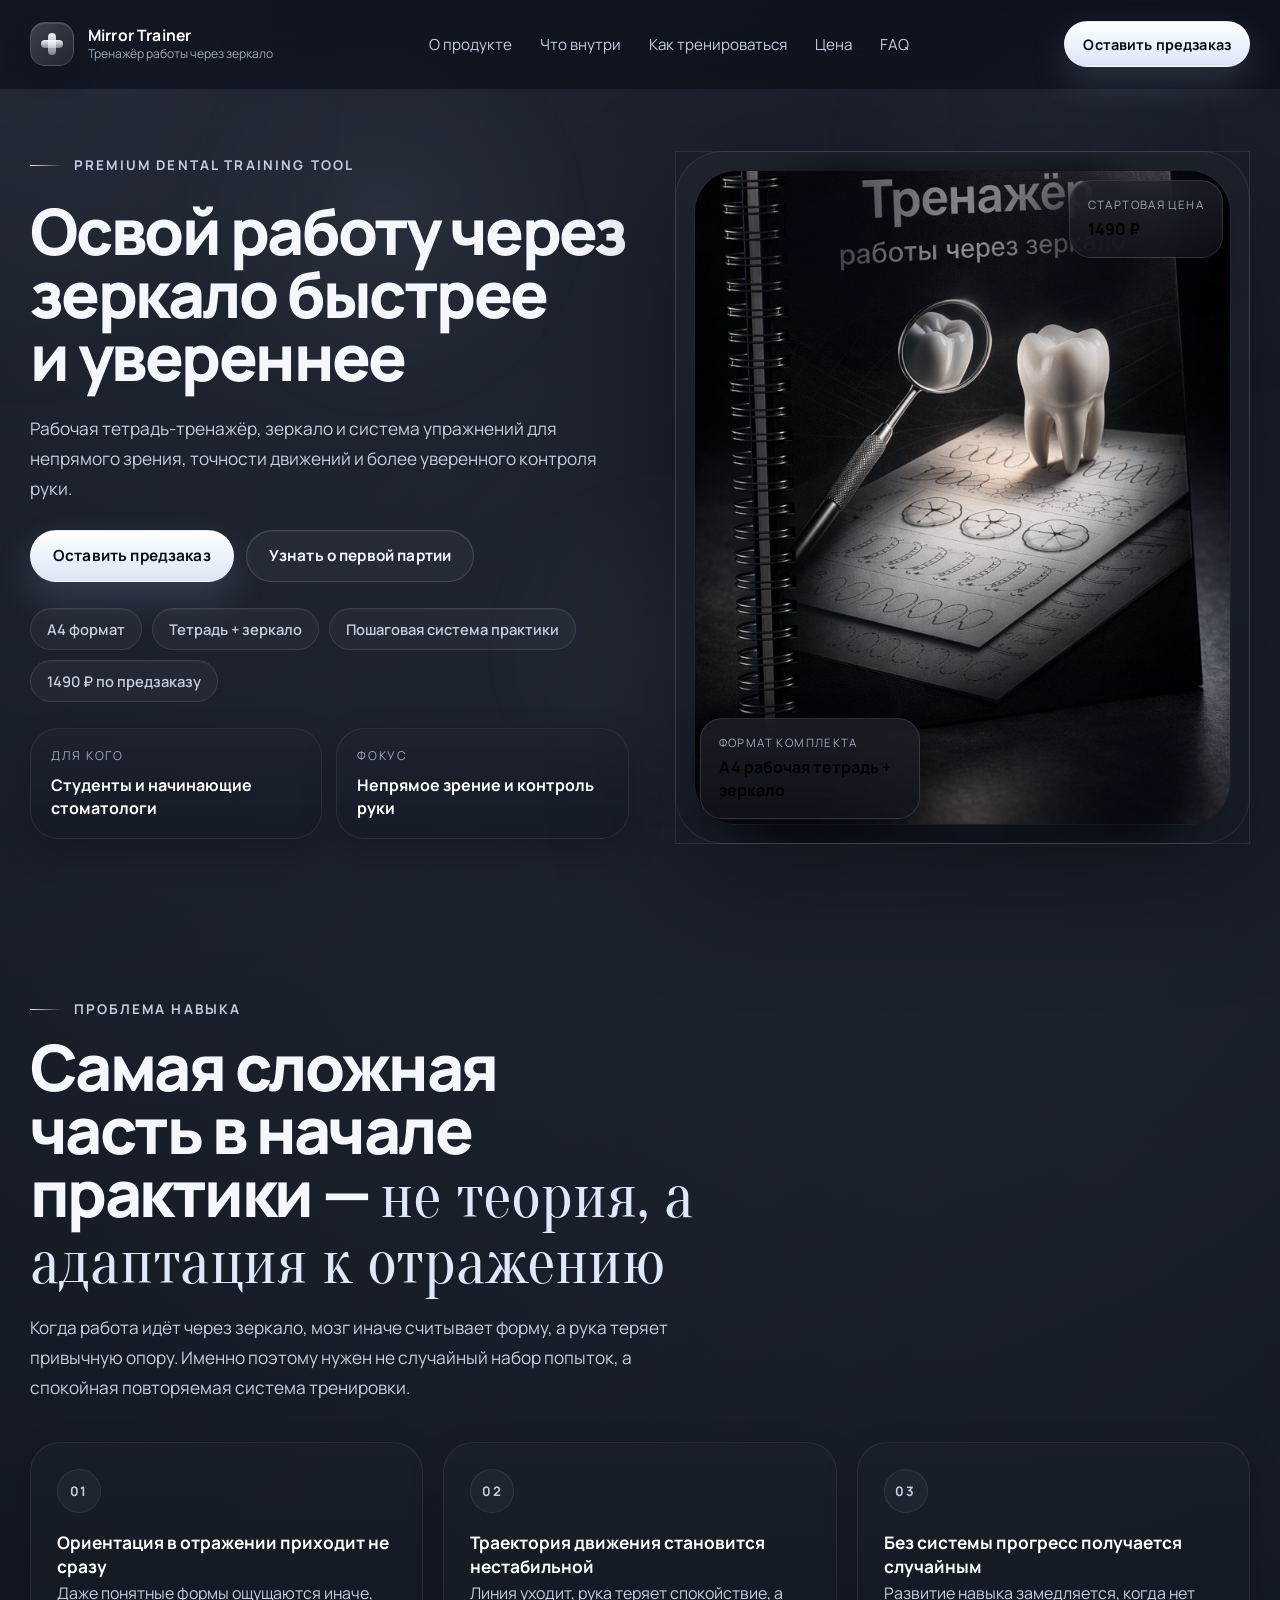
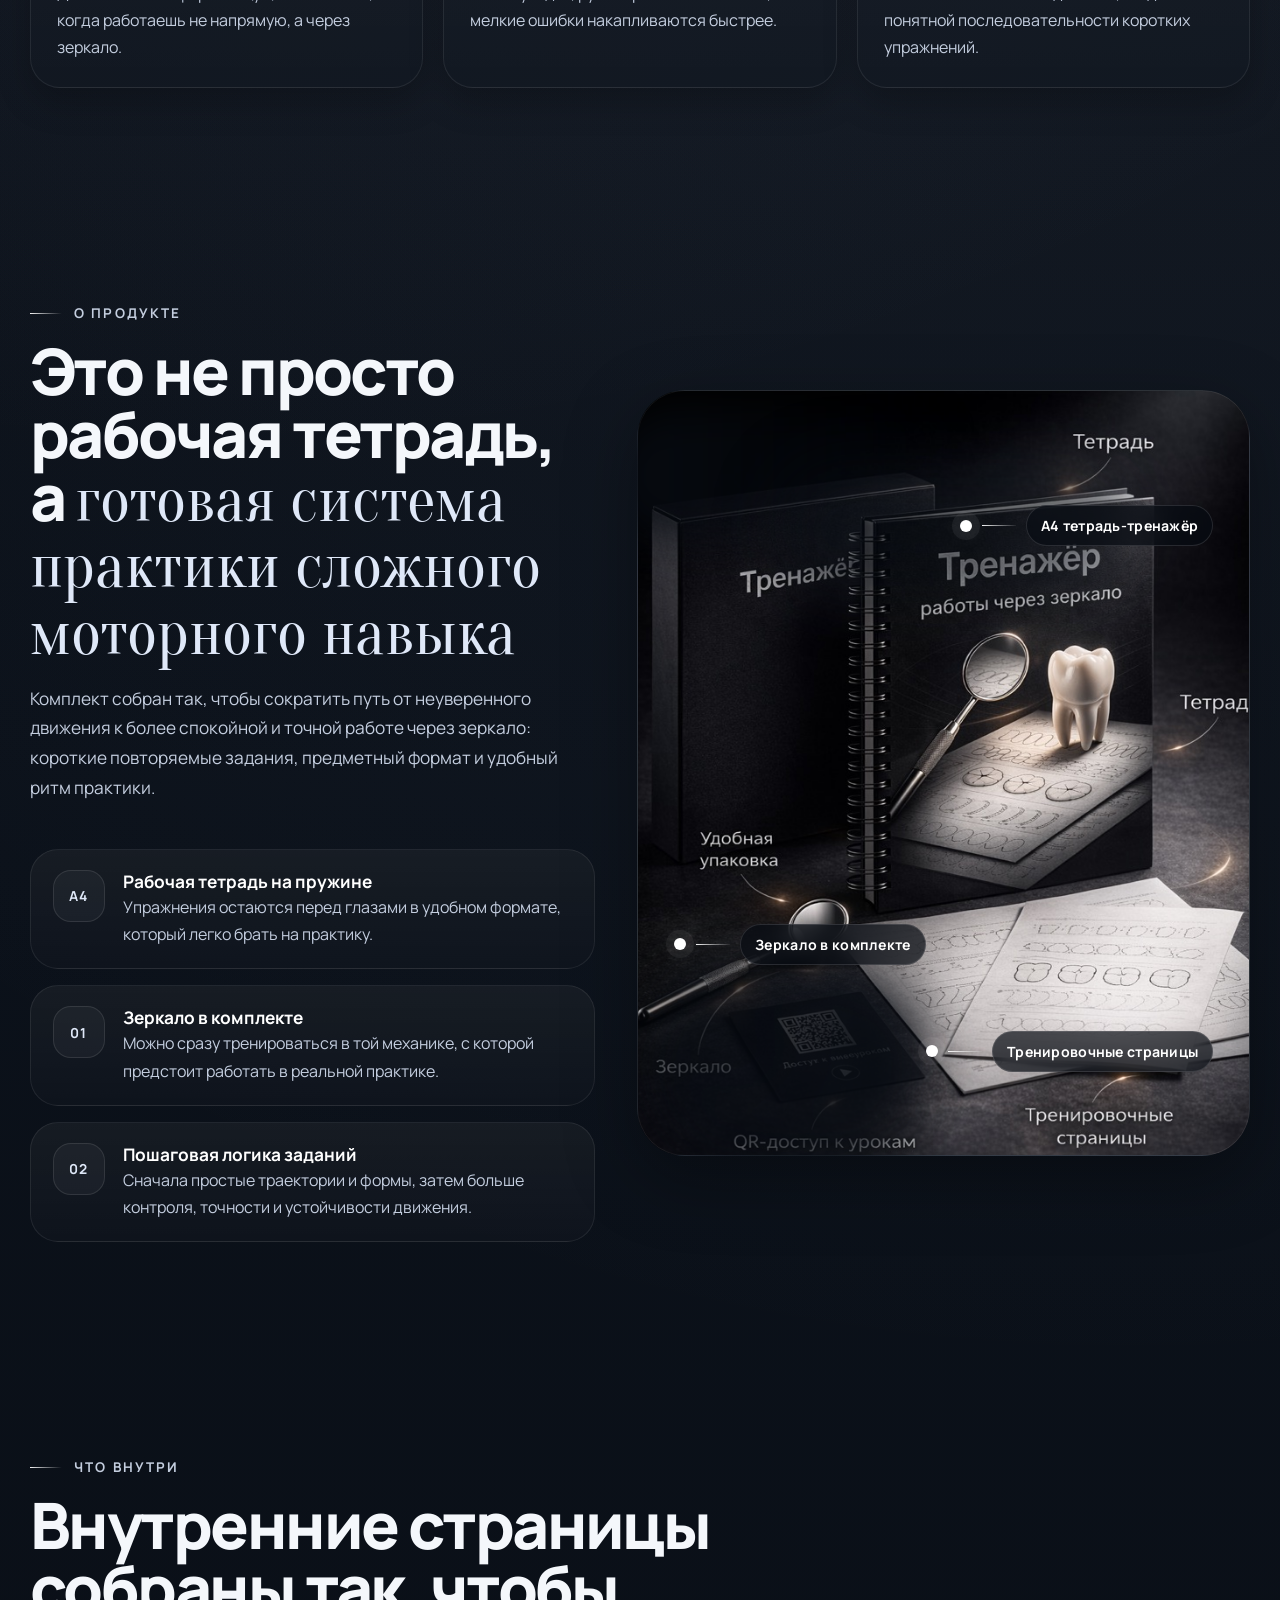
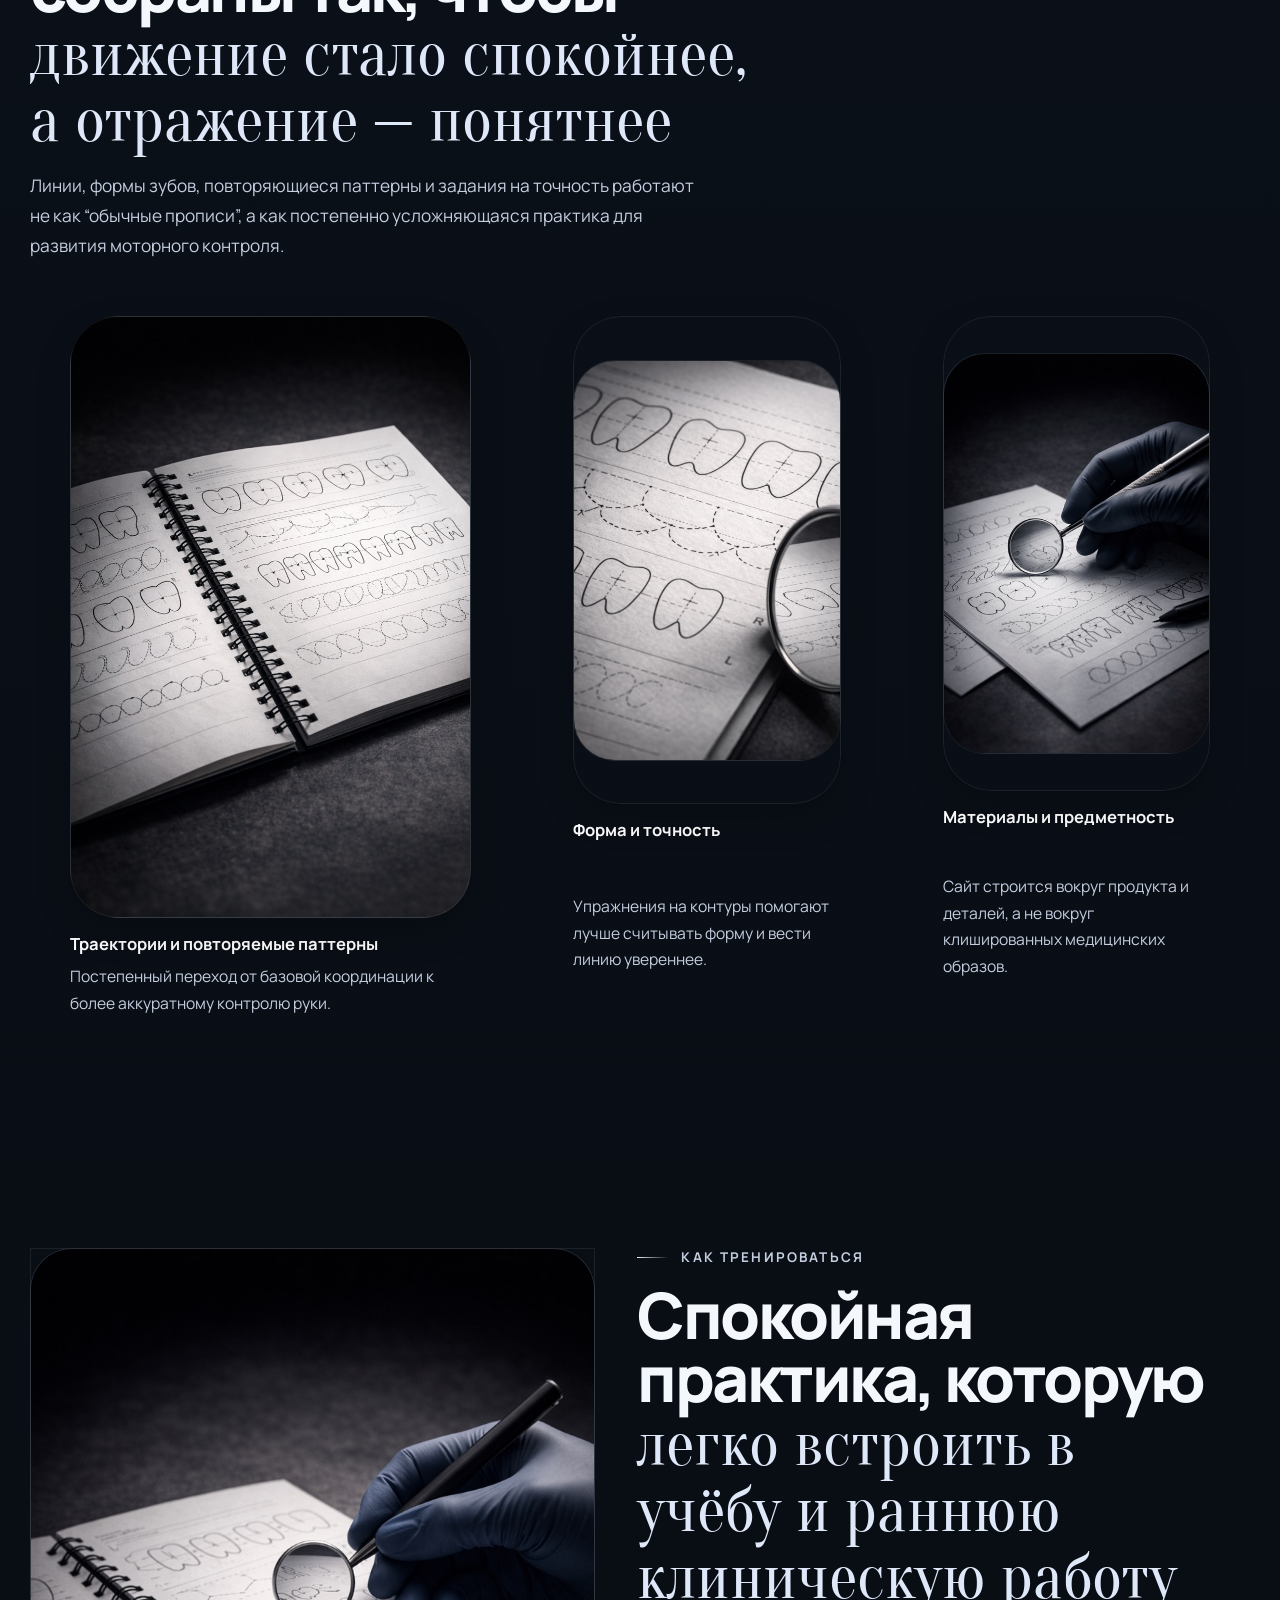
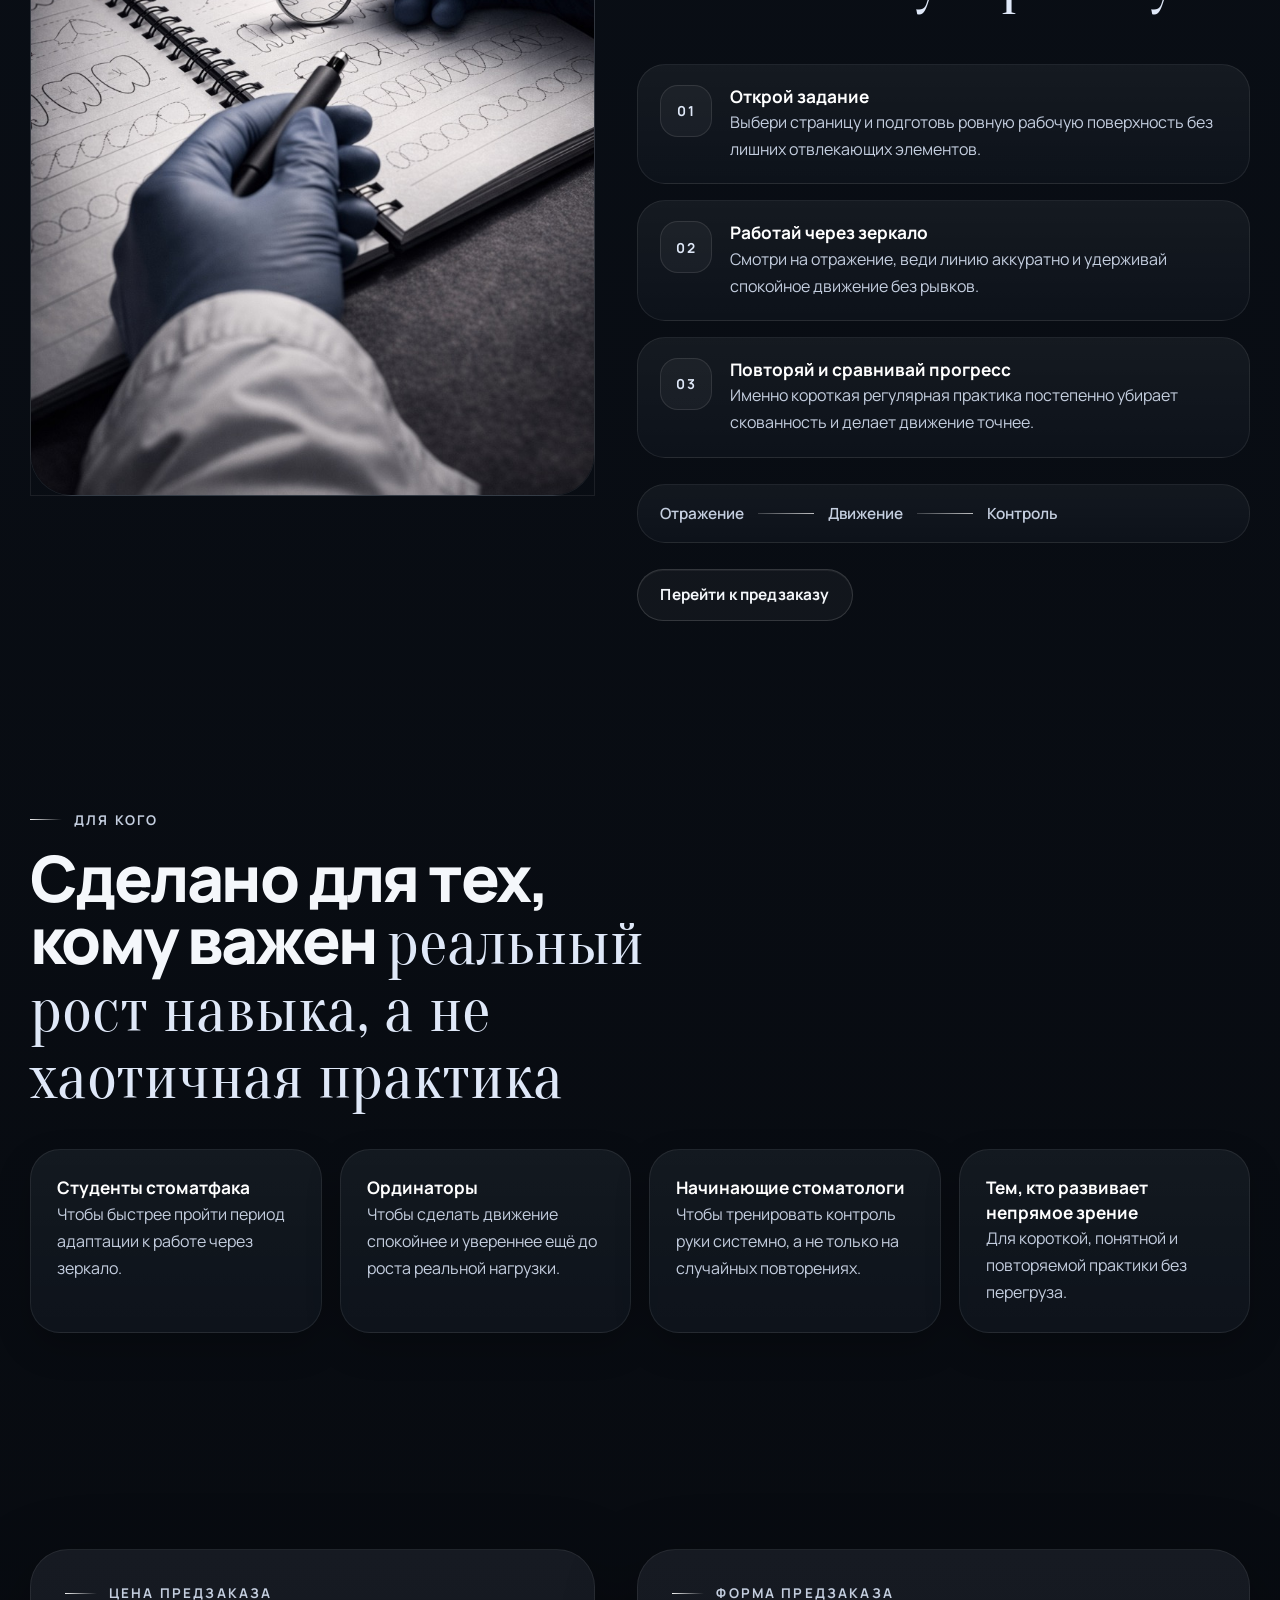
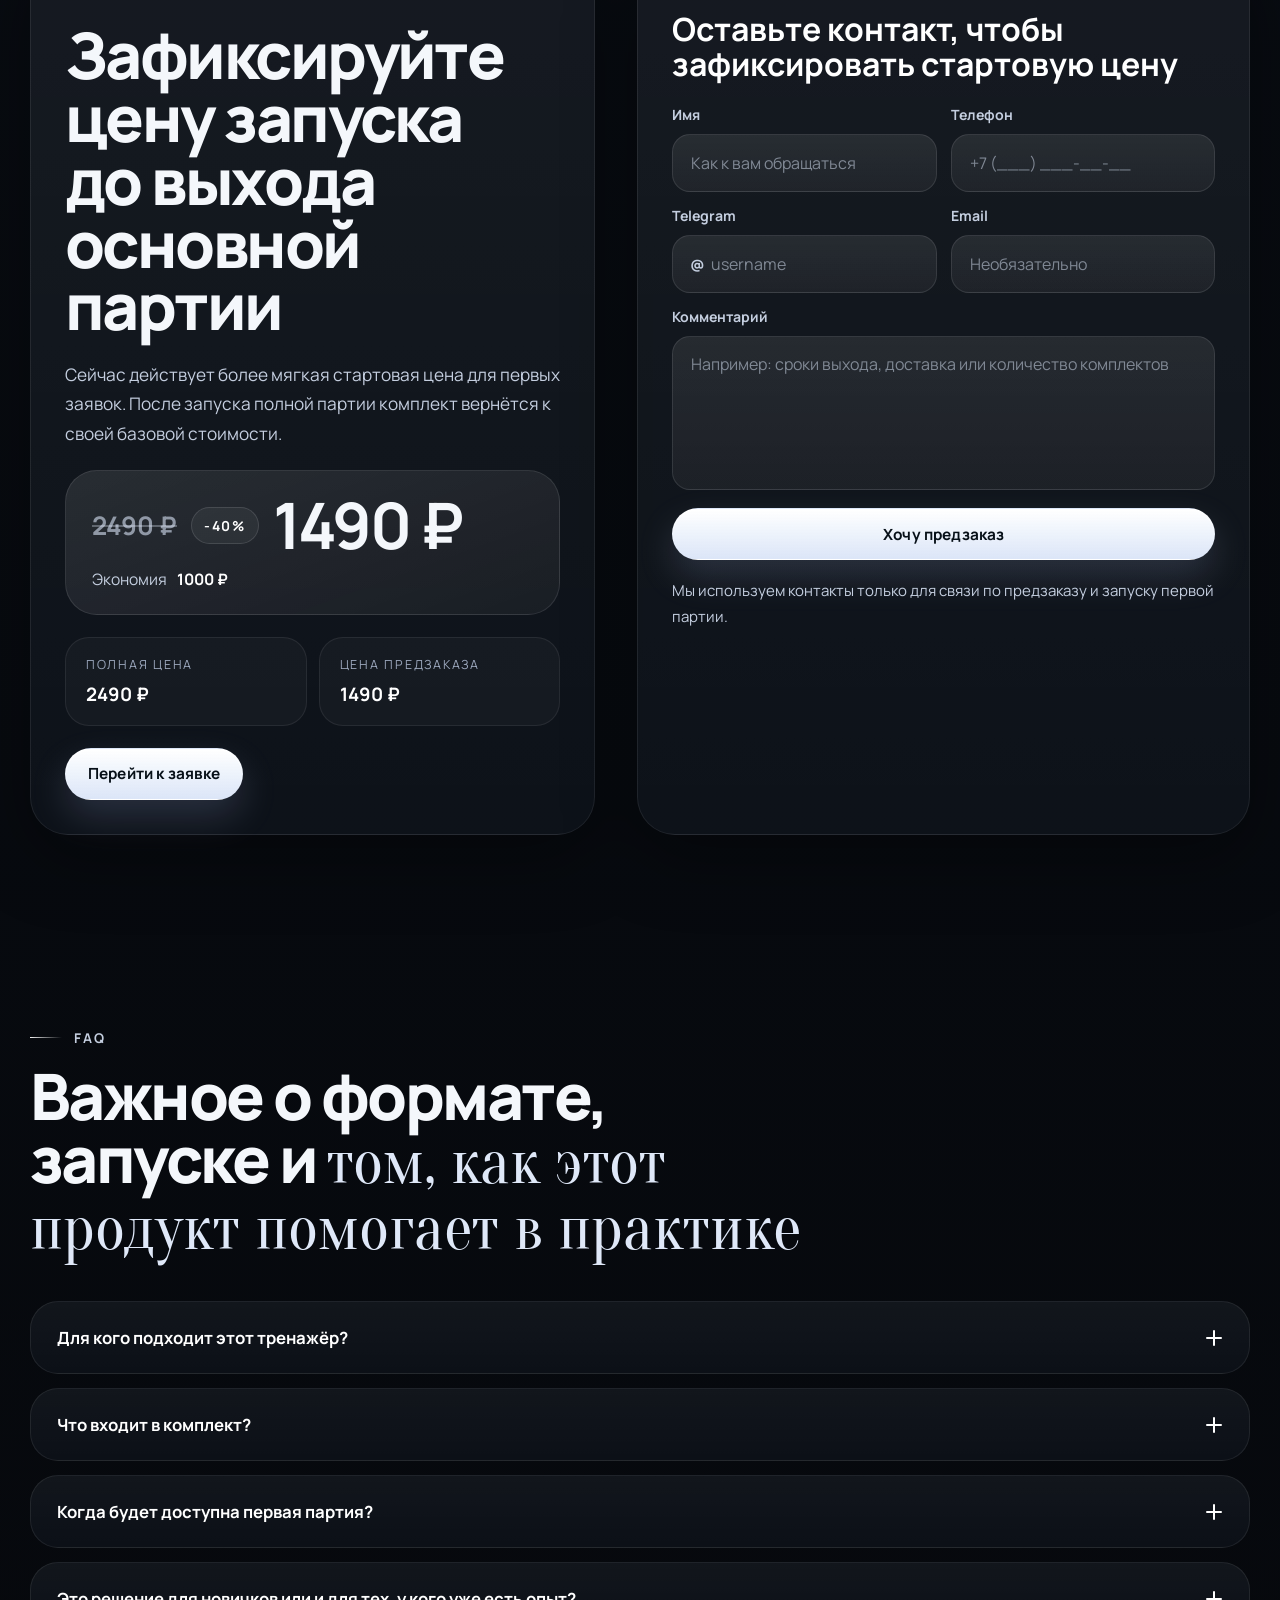
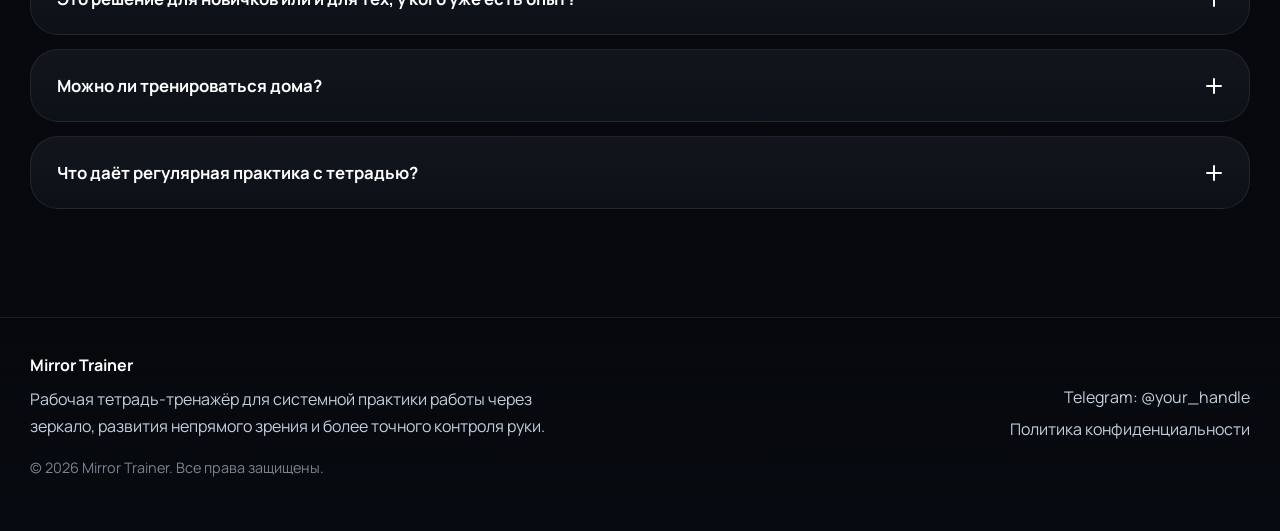
==== commit 866bcc42: "Rebuild premium landing experience" ====
--- a/index.html
+++ b/index.html
@@ -6,27 +6,21 @@
     <title>Тренажёр работы через зеркало | Premium landing page</title>
     <meta
       name="description"
-      content="Авторская рабочая тетрадь-тренажёр для студентов-стоматологов: системные упражнения для работы через зеркало, точности движений и контроля руки."
+      content="Премиальная рабочая тетрадь-тренажёр для студентов и начинающих стоматологов: системная практика непрямого зрения, точности движений и контроля руки через зеркало."
     />
-    <meta
-      property="og:title"
-      content="Тренажёр работы через зеркало"
-    />
+    <meta property="og:title" content="Тренажёр работы через зеркало" />
     <meta
       property="og:description"
-      content="Освой работу через зеркало быстрее и увереннее с авторской рабочей тетрадью-тренажёром и системой упражнений для непрямого зрения и контроля руки."
+      content="Профессиональный тренажёр для системной практики работы через зеркало: рабочая тетрадь формата A4, зеркало и упражнения для уверенного контроля руки."
     />
     <meta property="og:type" content="website" />
     <meta property="og:url" content="https://tigoamigo.github.io/mirror-trainer-landing/" />
     <meta
       property="og:image"
-      content="https://tigoamigo.github.io/mirror-trainer-landing/assets/images/hero-render.png"
+      content="https://tigoamigo.github.io/mirror-trainer-landing/assets/images/v2/og-image.jpg"
     />
     <meta name="twitter:card" content="summary_large_image" />
-    <meta
-      name="theme-color"
-      content="#070b12"
-    />
+    <meta name="theme-color" content="#070b12" />
     <link rel="icon" href="./assets/favicon.svg" type="image/svg+xml" />
     <link rel="preconnect" href="https://fonts.googleapis.com" />
     <link rel="preconnect" href="https://fonts.gstatic.com" crossorigin />
@@ -34,35 +28,44 @@
       href="https://fonts.googleapis.com/css2?family=Manrope:wght@400;500;600;700;800&family=Oranienbaum&display=swap"
       rel="stylesheet"
     />
-    <link rel="stylesheet" href="./assets/css/styles.css?v=20260327-1" />
+    <link
+      rel="preload"
+      as="image"
+      href="./assets/images/v2/hero-notebook-1024.jpg"
+      imagesrcset="./assets/images/v2/hero-notebook-480.jpg 480w, ./assets/images/v2/hero-notebook-768.jpg 768w, ./assets/images/v2/hero-notebook-1024.jpg 1024w"
+      imagesizes="(max-width: 960px) 92vw, 46vw"
+    />
+    <link rel="stylesheet" href="./assets/css/styles.css?v=20260427-2" />
   </head>
   <body>
     <div class="runtime-warning" data-runtime-warning hidden>
       <div class="container runtime-warning-inner">
-        <strong>Локальный файл-режим ограничивает работу сайта.</strong>
+        <strong>Локальный file-режим ограничивает работу сайта.</strong>
         <span>
-          Откройте сайт через локальный сервер:
+          Откройте лендинг через локальный сервер:
           <code>bash "/Users/ilqar/Documents/Блокнот/start-local.sh"</code>
         </span>
       </div>
     </div>
 
-    <div class="page-glow page-glow-left" aria-hidden="true"></div>
-    <div class="page-glow page-glow-right" aria-hidden="true"></div>
+    <div class="page-noise" aria-hidden="true"></div>
+    <div class="page-orb page-orb-left" aria-hidden="true"></div>
+    <div class="page-orb page-orb-right" aria-hidden="true"></div>
 
     <header class="site-header" data-header>
       <div class="container header-inner">
         <a class="brand" href="#top" aria-label="Тренажёр работы через зеркало">
-          <span class="brand-mark" aria-hidden="true">MT</span>
+          <span class="brand-mark" aria-hidden="true"></span>
           <span class="brand-copy">
             <span class="brand-title">Mirror Trainer</span>
-            <span class="brand-subtitle">Тренажёр через зеркало</span>
+            <span class="brand-subtitle">Тренажёр работы через зеркало</span>
           </span>
         </a>
 
         <nav class="site-nav" data-mobile-nav aria-label="Основная навигация">
           <a href="#product">О продукте</a>
           <a href="#inside">Что внутри</a>
+          <a href="#training">Как тренироваться</a>
           <a href="#pricing">Цена</a>
           <a href="#faq">FAQ</a>
         </nav>
@@ -82,12 +85,12 @@
             <span class="mobile-toggle-label">Меню</span>
           </button>
           <a
-            class="button button-primary button-small button-prominent header-cta"
+            class="button button-primary button-small header-cta"
             href="#lead-form"
             data-scroll-link
             data-event-label="header_preorder"
           >
-            Предзаказ
+            Оставить предзаказ
           </a>
         </div>
       </div>
@@ -95,21 +98,20 @@
 
     <main id="top">
       <section class="hero section" data-section id="hero">
-        <div class="container hero-grid">
+        <div class="container hero-layout">
           <div class="hero-copy">
-            <p class="eyebrow reveal">Авторский premium-тренажёр для стоматологов</p>
+            <p class="hero-kicker reveal">Premium dental training tool</p>
             <h1 class="hero-title reveal reveal-delay-1">
               Освой работу через зеркало быстрее и увереннее
             </h1>
             <p class="hero-text reveal reveal-delay-2">
-              Авторский тренажёр для студентов-стоматологов: рабочая тетрадь,
-              зеркало и система упражнений для развития непрямого зрения,
-              точности и контроля руки.
+              Рабочая тетрадь-тренажёр, зеркало и система упражнений для
+              непрямого зрения, точности движений и более уверенного контроля руки.
             </p>
 
             <div class="hero-actions reveal reveal-delay-3">
               <a
-                class="button button-primary hero-primary-cta"
+                class="button button-primary hero-primary"
                 href="#lead-form"
                 data-scroll-link
                 data-event-label="hero_primary"
@@ -117,240 +119,283 @@
                 Оставить предзаказ
               </a>
               <a
-                class="button button-ghost hero-secondary-cta"
-                href="#inside"
+                class="button button-ghost hero-secondary"
+                href="#lead-form"
                 data-scroll-link
                 data-event-label="hero_secondary"
               >
-                Посмотреть, что внутри
+                Узнать о первой партии
               </a>
             </div>
 
-            <ul class="hero-points reveal reveal-delay-4" aria-label="Короткие преимущества">
-              <li>Формат A4</li>
+            <ul class="hero-signals reveal reveal-delay-4" aria-label="Ключевые преимущества">
+              <li>A4 формат</li>
               <li>Тетрадь + зеркало</li>
-              <li>Пошаговые упражнения</li>
-              <li>Предзаказ 1490 ₽</li>
+              <li>Пошаговая система практики</li>
+              <li>1490 ₽ по предзаказу</li>
             </ul>
 
-            <div class="hero-metrics reveal reveal-delay-4" aria-label="Ключевые акценты продукта">
-              <article class="metric-card">
-                <strong>3 шага</strong>
-                <span>понятный цикл тренировки</span>
+            <div class="hero-summary reveal reveal-delay-4">
+              <article class="summary-card">
+                <span class="summary-label">Для кого</span>
+                <strong>Студенты и начинающие стоматологи</strong>
               </article>
-              <article class="metric-card">
-                <strong>1 комплект</strong>
-                <span>тетрадь, зеркало и готовая логика практики</span>
-              </article>
-              <article class="metric-card">
-                <strong>0 перегруза</strong>
-                <span>короткая практика вместо хаотичных попыток</span>
+              <article class="summary-card">
+                <span class="summary-label">Фокус</span>
+                <strong>Непрямое зрение и контроль руки</strong>
               </article>
             </div>
           </div>
 
-          <div class="hero-visual reveal reveal-delay-2">
-            <div class="hero-frame">
-              <div class="media-surface hero-media-surface">
-                <div class="image-placeholder">
-                  <span class="placeholder-chip">Hero visual</span>
-                  <strong>Премиальный рендер продукта</strong>
-                  <p>Даже если изображение временно недоступно, layout первого экрана остаётся полностью собранным.</p>
-                </div>
-                <img
-                  src="./assets/images/hero-render.png"
-                  alt="Обложка тренажёра работы через зеркало с зеркалом, зубом и тренировочными листами"
-                  class="hero-image"
-                  width="1024"
-                  height="1536"
-                  fetchpriority="high"
-                  decoding="async"
-                  data-image-fallback
-                />
-              </div>
-
-              <div class="hero-media-actions">
-                <a
-                  class="hero-media-action"
-                  href="#product"
-                  data-scroll-link
-                  data-event-label="hero_quick_product"
-                >
-                  <span class="hero-media-action-title">Состав комплекта</span>
-                  <span class="hero-media-action-meta">Покажем, что входит в продукт</span>
-                </a>
-
-                <a
-                  class="hero-media-action"
-                  href="#training"
-                  data-scroll-link
-                  data-event-label="hero_quick_training"
-                >
-                  <span class="hero-media-action-title">Как проходит тренировка</span>
-                  <span class="hero-media-action-meta">Сразу перейти к механике использования</span>
-                </a>
-              </div>
-            </div>
+          <div class="hero-visual reveal reveal-delay-2" data-parallax-stage>
+            <button
+              class="hero-stage"
+              type="button"
+              data-open-lightbox
+              data-image-src="./assets/images/v2/hero-notebook.png"
+              data-image-alt="Тетрадь-тренажёр и зеркало на предметном тёмном фоне"
+              data-image-caption="Предметный hero-кадр продукта с акцентом на форму, материалы и тренировочные листы."
+            >
+              <div class="hero-stage-frame">
+                <div class="media-surface hero-surface">
+                  <div class="image-placeholder">
+                    <span class="placeholder-chip">Hero notebook</span>
+                    <strong>Предметный кадр продукта</strong>
+                    <p>Верхний экран остаётся собранным даже до замены исходников на финальные фото.</p>
+                  </div>
+                  <picture>
+                    <source
+                      type="image/jpeg"
+                      srcset="
+                        ./assets/images/v2/hero-notebook-480.jpg 480w,
+                        ./assets/images/v2/hero-notebook-768.jpg 768w,
+                        ./assets/images/v2/hero-notebook-1024.jpg 1024w
+                      "
+                      sizes="(max-width: 960px) 92vw, 46vw"
+                    />
+                    <img
+                      src="./assets/images/v2/hero-notebook-1024.jpg"
+                      alt="Тетрадь-тренажёр и зеркало на предметном тёмном фоне"
+                      class="hero-image"
+                      width="1024"
+                      height="1536"
+                      fetchpriority="high"
+                      decoding="async"
+                      data-image-fallback
+                    />
+                  </picture>
+                </div>
+
+                <div class="hero-image-mask hero-image-mask-top" aria-hidden="true"></div>
+                <div class="hero-image-mask hero-image-mask-bottom" aria-hidden="true"></div>
+
+                <div class="hero-floating hero-floating-spec" data-parallax-layer="0.18">
+                  <span class="floating-label">Формат комплекта</span>
+                  <strong>A4 рабочая тетрадь + зеркало</strong>
+                </div>
+
+                <div class="hero-floating hero-floating-price" data-parallax-layer="0.1">
+                  <span class="floating-label">Стартовая цена</span>
+                  <strong>1490 ₽</strong>
+                </div>
+              </div>
+            </button>
           </div>
         </div>
       </section>
 
-      <section class="section compact-section" data-section id="problem">
+      <section class="section section-problem" data-section id="problem">
         <div class="container">
-          <div class="section-heading reveal">
-            <p class="eyebrow">В чём основная сложность</p>
-            <h2>Навык нужен всем, но системно тренировать его обычно негде</h2>
-            <p>
-              Лендинг должен быстро объяснять ценность продукта. Поэтому боли
-              собраны в четыре коротких, узнаваемых сигнала.
+          <div class="section-intro reveal">
+            <p class="section-kicker">Проблема навыка</p>
+            <h2 class="section-title">
+              Самая сложная часть в начале практики —
+              <span>не теория, а адаптация к отражению</span>
+            </h2>
+            <p class="section-text">
+              Когда работа идёт через зеркало, мозг иначе считывает форму, а рука
+              теряет привычную опору. Именно поэтому нужен не случайный набор
+              попыток, а спокойная повторяемая система тренировки.
             </p>
           </div>
 
-          <div class="card-grid four-up">
-            <article class="info-card reveal">
-              <span class="card-index">01</span>
-              <h3>Сложно привыкнуть к отражению</h3>
-              <p>
-                В начале обучения мозг медленно адаптируется к обратной
-                координации и непрямому зрению.
-              </p>
-            </article>
-            <article class="info-card reveal reveal-delay-1">
-              <span class="card-index">02</span>
-              <h3>Рука двигается неуверенно</h3>
-              <p>
-                Даже простые траектории становятся нестабильными, когда
-                работаешь не напрямую, а через зеркало.
-              </p>
-            </article>
-            <article class="info-card reveal reveal-delay-2">
-              <span class="card-index">03</span>
-              <h3>Теряется ориентация</h3>
-              <p>
-                Отражение меняет привычное восприятие формы, движения и
-                направления инструмента.
-              </p>
-            </article>
-            <article class="info-card reveal reveal-delay-3">
-              <span class="card-index">04</span>
-              <h3>Нет понятной системы тренировки</h3>
-              <p>
-                Без последовательных упражнений навык часто развивается
-                случайно, а не целенаправленно.
-              </p>
+          <div class="problem-grid">
+            <article class="problem-card reveal">
+              <span class="problem-index">01</span>
+              <h3>Ориентация в отражении приходит не сразу</h3>
+              <p>Даже понятные формы ощущаются иначе, когда работаешь не напрямую, а через зеркало.</p>
+            </article>
+            <article class="problem-card reveal reveal-delay-1">
+              <span class="problem-index">02</span>
+              <h3>Траектория движения становится нестабильной</h3>
+              <p>Линия уходит, рука теряет спокойствие, а мелкие ошибки накапливаются быстрее.</p>
+            </article>
+            <article class="problem-card reveal reveal-delay-2">
+              <span class="problem-index">03</span>
+              <h3>Без системы прогресс получается случайным</h3>
+              <p>Развитие навыка замедляется, когда нет понятной последовательности коротких упражнений.</p>
             </article>
           </div>
         </div>
       </section>
 
-      <section class="section" data-section id="product">
-        <div class="container split-grid product-layout">
-          <div class="section-heading reveal">
-            <p class="eyebrow">Что это за продукт</p>
-            <h2>Не просто тетрадь, а компактная система тренировки навыка</h2>
-            <p>
-              «Тренажёр работы через зеркало» объединяет физический комплект и
-              понятную логику занятий: от базовых линий до более точных
-              упражнений на контроль руки, траектории и ориентацию в отражении.
+      <section class="section section-product" data-section id="product">
+        <div class="container product-layout">
+          <div class="section-intro section-intro-tight reveal">
+            <p class="section-kicker">О продукте</p>
+            <h2 class="section-title">
+              Это не просто рабочая тетрадь, а
+              <span>готовая система практики сложного моторного навыка</span>
+            </h2>
+            <p class="section-text">
+              Комплект собран так, чтобы сократить путь от неуверенного движения к
+              более спокойной и точной работе через зеркало: короткие повторяемые
+              задания, предметный формат и удобный ритм практики.
             </p>
 
-            <div class="feature-stack">
-              <div class="feature-row reveal">
-                <span class="feature-badge">A4</span>
+            <div class="product-points">
+              <article class="product-point reveal">
+                <span class="point-index">A4</span>
                 <div>
-                  <h3>Рабочая тетрадь</h3>
-                  <p>Структурированные задания с возрастающей сложностью.</p>
-                </div>
-              </div>
-              <div class="feature-row reveal reveal-delay-1">
-                <span class="feature-badge">01</span>
+                  <h3>Рабочая тетрадь на пружине</h3>
+                  <p>Упражнения остаются перед глазами в удобном формате, который легко брать на практику.</p>
+                </div>
+              </article>
+              <article class="product-point reveal reveal-delay-1">
+                <span class="point-index">01</span>
                 <div>
                   <h3>Зеркало в комплекте</h3>
-                  <p>Тренировка сразу в нужной механике работы.</p>
-                </div>
-              </div>
-              <div class="feature-row reveal reveal-delay-2">
-                <span class="feature-badge">02</span>
+                  <p>Можно сразу тренироваться в той механике, с которой предстоит работать в реальной практике.</p>
+                </div>
+              </article>
+              <article class="product-point reveal reveal-delay-2">
+                <span class="point-index">02</span>
                 <div>
-                  <h3>Пошаговая система</h3>
-                  <p>Последовательность упражнений помогает тренироваться регулярно и без хаоса.</p>
-                </div>
-              </div>
+                  <h3>Пошаговая логика заданий</h3>
+                  <p>Сначала простые траектории и формы, затем больше контроля, точности и устойчивости движения.</p>
+                </div>
+              </article>
             </div>
           </div>
 
-          <div class="media-panel reveal reveal-delay-2">
+          <div class="product-stage-wrap reveal reveal-delay-2">
             <button
-              class="media-button"
+              class="product-stage"
               type="button"
               data-open-lightbox
-              data-image-src="./assets/images/product-breakdown.png"
-              data-image-alt="Состав продукта и комплекта тренажёра"
-              data-image-caption="Полный комплект продукта для системной самостоятельной практики."
+              data-image-src="./assets/images/v2/product-kit.png"
+              data-image-alt="Комплект тренажёра: тетрадь, зеркало и тренировочные страницы"
+              data-image-caption="Предметный кадр комплекта. На финальной замене ассетов структура callout-меток сохранится без переписывания кода."
             >
-              <div class="media-surface">
+              <div class="media-surface product-surface">
                 <div class="image-placeholder">
-                  <span class="placeholder-chip">Product breakdown</span>
+                  <span class="placeholder-chip">Product kit</span>
                   <strong>Комплект продукта</strong>
-                  <p>Здесь видно, что внутри: рабочая тетрадь, зеркало и тренировочные страницы для регулярной практики.</p>
-                </div>
-                <img
-                  src="./assets/images/product-breakdown.png"
-                  alt="Состав продукта: рабочая тетрадь, упаковка, зеркало и тренировочные страницы"
-                  width="1024"
-                  height="1536"
-                  loading="lazy"
-                  decoding="async"
-                  data-image-fallback
-                />
-              </div>
-            </button>
-          </div>
-        </div>
-      </section>
-
-      <section class="section compact-section" data-section id="inside">
-        <div class="container">
-          <div class="section-heading reveal">
-            <p class="eyebrow">Что внутри</p>
-            <h2>Тренировочные страницы сделаны под ритм короткой, повторяемой практики</h2>
-            <p>
-              Внутренние развороты построены так, чтобы развивать непрямое
-              зрение и точность без перегруза: линии, формы зубов, контуры,
-              повторяющиеся паттерны и задания на стабильность движения.
-            </p>
-          </div>
-
-          <div class="gallery-grid">
-            <figure class="gallery-card reveal">
-              <button
-                class="gallery-button"
-                type="button"
-                data-open-lightbox
-                data-image-src="./assets/images/workbook-spread.png"
-                data-image-alt="Разворот внутренней рабочей тетради"
-                data-image-caption="Разворот с прогрессирующими заданиями на контуры, паттерны и координацию."
-              >
-                <div class="media-surface">
-                  <div class="image-placeholder">
-                    <span class="placeholder-chip">Workbook spread</span>
-                    <strong>Разворот рабочих страниц</strong>
-                    <p>Траектории, формы зубов, повторяемые паттерны и постепенное усложнение.</p>
-                  </div>
+                  <p>Предметная композиция остаётся читаемой и без финальной фотосессии.</p>
+                </div>
+                <picture>
+                  <source
+                    type="image/jpeg"
+                    srcset="
+                      ./assets/images/v2/product-kit-480.jpg 480w,
+                      ./assets/images/v2/product-kit-768.jpg 768w,
+                      ./assets/images/v2/product-kit-1024.jpg 1024w
+                    "
+                    sizes="(max-width: 960px) 92vw, 48vw"
+                  />
                   <img
-                    src="./assets/images/workbook-spread.png"
-                    alt="Разворот тренировочной тетради с упражнениями на формы зубов и паттерны"
+                    src="./assets/images/v2/product-kit-1024.jpg"
+                    alt="Комплект тренажёра: тетрадь, зеркало и тренировочные страницы"
+                    class="product-image"
                     width="1024"
                     height="1536"
                     loading="lazy"
                     decoding="async"
                     data-image-fallback
                   />
+                </picture>
+              </div>
+
+              <div class="product-image-veil veil-top" aria-hidden="true"></div>
+              <div class="product-image-veil veil-bottom" aria-hidden="true"></div>
+              <div class="product-image-veil veil-center" aria-hidden="true"></div>
+
+              <div class="product-callout callout-notebook">
+                <span class="callout-dot"></span>
+                <span class="callout-line"></span>
+                <span class="callout-label">A4 тетрадь-тренажёр</span>
+              </div>
+              <div class="product-callout callout-mirror">
+                <span class="callout-dot"></span>
+                <span class="callout-line"></span>
+                <span class="callout-label">Зеркало в комплекте</span>
+              </div>
+              <div class="product-callout callout-pages">
+                <span class="callout-dot"></span>
+                <span class="callout-line"></span>
+                <span class="callout-label">Тренировочные страницы</span>
+              </div>
+            </button>
+          </div>
+        </div>
+      </section>
+
+      <section class="section section-inside" data-section id="inside">
+        <div class="container">
+          <div class="section-intro reveal">
+            <p class="section-kicker">Что внутри</p>
+            <h2 class="section-title">
+              Внутренние страницы собраны так, чтобы
+              <span>движение стало спокойнее, а отражение — понятнее</span>
+            </h2>
+            <p class="section-text">
+              Линии, формы зубов, повторяющиеся паттерны и задания на точность
+              работают не как “обычные прописи”, а как постепенно усложняющаяся
+              практика для развития моторного контроля.
+            </p>
+          </div>
+
+          <div class="inside-gallery">
+            <figure class="gallery-card gallery-card-large reveal">
+              <button
+                class="gallery-button"
+                type="button"
+                data-open-lightbox
+                data-image-src="./assets/images/v2/workbook-spread.png"
+                data-image-alt="Разворот тетради с упражнениями и формами зубов"
+                data-image-caption="Разворот внутренних страниц с повторяемыми заданиями и плавным ростом сложности."
+              >
+                <div class="media-surface gallery-surface">
+                  <div class="image-placeholder">
+                    <span class="placeholder-chip">Workbook spread</span>
+                    <strong>Разворот внутренних страниц</strong>
+                    <p>Задания на линии, формы зубов и ритм повторения движения.</p>
+                  </div>
+                  <picture>
+                    <source
+                      type="image/jpeg"
+                      srcset="
+                        ./assets/images/v2/workbook-spread-480.jpg 480w,
+                        ./assets/images/v2/workbook-spread-768.jpg 768w,
+                        ./assets/images/v2/workbook-spread-1024.jpg 1024w
+                      "
+                      sizes="(max-width: 960px) 92vw, 40vw"
+                    />
+                    <img
+                      src="./assets/images/v2/workbook-spread-1024.jpg"
+                      alt="Разворот тетради с упражнениями и формами зубов"
+                      width="1024"
+                      height="1536"
+                      loading="lazy"
+                      decoding="async"
+                      data-image-fallback
+                    />
+                  </picture>
                 </div>
               </button>
               <figcaption>
-                <h3>Упражнения на траектории</h3>
-                <p>Повторяемые линии и формы для постановки точного движения.</p>
+                <h3>Траектории и повторяемые паттерны</h3>
+                <p>Постепенный переход от базовой координации к более аккуратному контролю руки.</p>
               </figcaption>
             </figure>
 
@@ -359,207 +404,268 @@
                 class="gallery-button"
                 type="button"
                 data-open-lightbox
-                data-image-src="./assets/images/workbook-closeup.png"
-                data-image-alt="Крупный план внутренней страницы"
-                data-image-caption="Близкий план страниц с фокусом на форму зубов, оси и повторение движения."
+                data-image-src="./assets/images/v2/workbook-closeup.png"
+                data-image-alt="Макро-кадр страницы с контурами зубов и линиями"
+                data-image-caption="Макро-кадр рабочих страниц с фокусом на форму, повторение и аккуратность линий."
               >
-                <div class="media-surface">
+                <div class="media-surface gallery-surface">
                   <div class="image-placeholder">
-                    <span class="placeholder-chip">Close-up</span>
-                    <strong>Крупный план страницы</strong>
-                    <p>Сразу считывается, что продукт визуально продуман и не выглядит обычной учебной тетрадью.</p>
+                    <span class="placeholder-chip">Workbook close-up</span>
+                    <strong>Макро страницы</strong>
+                    <p>Контуры, оси и детализация, которые помогают работать спокойнее и точнее.</p>
                   </div>
+                  <picture>
+                    <source
+                      type="image/jpeg"
+                      srcset="
+                        ./assets/images/v2/workbook-closeup-480.jpg 480w,
+                        ./assets/images/v2/workbook-closeup-768.jpg 768w,
+                        ./assets/images/v2/workbook-closeup-1024.jpg 1024w
+                      "
+                      sizes="(max-width: 960px) 92vw, 28vw"
+                    />
+                    <img
+                      src="./assets/images/v2/workbook-closeup-1024.jpg"
+                      alt="Макро-кадр страницы с контурами зубов и линиями"
+                      width="1024"
+                      height="1536"
+                      loading="lazy"
+                      decoding="async"
+                      data-image-fallback
+                    />
+                  </picture>
+                </div>
+              </button>
+              <figcaption>
+                <h3>Форма и точность</h3>
+                <p>Упражнения на контуры помогают лучше считывать форму и вести линию увереннее.</p>
+              </figcaption>
+            </figure>
+
+            <figure class="gallery-card reveal reveal-delay-2">
+              <button
+                class="gallery-button"
+                type="button"
+                data-open-lightbox
+                data-image-src="./assets/images/v2/mirror-detail.png"
+                data-image-alt="Атмосферный кадр зеркала и деталей рабочей тетради"
+                data-image-caption="Дополнительный атмосферный кадр для ощущения аккуратного профессионального инструмента."
+              >
+                <div class="media-surface gallery-surface">
+                  <div class="image-placeholder">
+                    <span class="placeholder-chip">Mirror detail</span>
+                    <strong>Деталь инструмента</strong>
+                    <p>Макро-ритм материалов, который добавляет сайту ощущение реального предмета.</p>
+                  </div>
+                  <picture>
+                    <source
+                      type="image/jpeg"
+                      srcset="
+                        ./assets/images/v2/mirror-detail-480.jpg 480w,
+                        ./assets/images/v2/mirror-detail-768.jpg 768w,
+                        ./assets/images/v2/mirror-detail-1024.jpg 1024w
+                      "
+                      sizes="(max-width: 960px) 92vw, 28vw"
+                    />
+                    <img
+                      src="./assets/images/v2/mirror-detail-1024.jpg"
+                      alt="Атмосферный кадр зеркала и деталей рабочей тетради"
+                      width="1024"
+                      height="1536"
+                      loading="lazy"
+                      decoding="async"
+                      data-image-fallback
+                    />
+                  </picture>
+                </div>
+              </button>
+              <figcaption>
+                <h3>Материалы и предметность</h3>
+                <p>Сайт строится вокруг продукта и деталей, а не вокруг клишированных медицинских образов.</p>
+              </figcaption>
+            </figure>
+          </div>
+        </div>
+      </section>
+
+      <section class="section section-training" data-section id="training">
+        <div class="container training-layout">
+          <div class="training-visual reveal">
+            <button
+              class="training-stage"
+              type="button"
+              data-open-lightbox
+              data-image-src="./assets/images/v2/training-process.png"
+              data-image-alt="Руки в перчатках выполняют упражнения через зеркало по рабочей тетради"
+              data-image-caption="Сценарий использования продукта: задание, зеркало, движение, контроль и повторение."
+            >
+              <div class="media-surface training-surface">
+                <div class="image-placeholder">
+                  <span class="placeholder-chip">Training process</span>
+                  <strong>Сценарий тренировки</strong>
+                  <p>Процесс использования понятен с одного взгляда и работает как trust-сигнал.</p>
+                </div>
+                <picture>
+                  <source
+                    type="image/jpeg"
+                    srcset="
+                      ./assets/images/v2/training-process-480.jpg 480w,
+                      ./assets/images/v2/training-process-768.jpg 768w,
+                      ./assets/images/v2/training-process-1024.jpg 1024w
+                    "
+                    sizes="(max-width: 960px) 92vw, 44vw"
+                  />
                   <img
-                    src="./assets/images/workbook-closeup.png"
-                    alt="Крупный план тренировочной страницы с контурами зубов"
+                    src="./assets/images/v2/training-process-1024.jpg"
+                    alt="Руки в перчатках выполняют упражнения через зеркало по рабочей тетради"
                     width="1024"
                     height="1536"
                     loading="lazy"
                     decoding="async"
                     data-image-fallback
                   />
-                </div>
-              </button>
-              <figcaption>
-                <h3>Формы зубов и контуры</h3>
-                <p>Отработка ориентации, симметрии и понимания формы в отражении.</p>
-              </figcaption>
-            </figure>
-
-            <figure class="gallery-card reveal reveal-delay-2">
-              <button
-                class="gallery-button"
-                type="button"
-                data-open-lightbox
-                data-image-src="./assets/images/cover-prototype.png"
-                data-image-alt="Работа с зеркалом над листом задания"
-                data-image-caption="Временный визуальный блок под финальный контент или дополнительный макро-кадр продукта."
-              >
-                <div class="media-surface">
-                  <div class="image-placeholder">
-                    <span class="placeholder-chip">Cover prototype</span>
-                    <strong>Дополнительный визуальный слот</strong>
-                    <p>Эту карточку можно заменить на финальный lifestyle-shot, detail-shot или фото автора без переписывания сетки.</p>
-                  </div>
-                  <img
-                    src="./assets/images/cover-prototype.png"
-                    alt="Дополнительный визуальный кадр продукта для галереи"
-                    width="1024"
-                    height="1536"
-                    loading="lazy"
-                    decoding="async"
-                    data-image-fallback
-                  />
-                </div>
-              </button>
-              <figcaption>
-                <h3>Точность и контроль руки</h3>
-                <p>Блок под дополнительный premium-визуал, который усиливает доверие и ощущение готового продукта.</p>
-              </figcaption>
-            </figure>
-          </div>
-        </div>
-      </section>
-
-      <section class="section" data-section id="training">
-        <div class="container split-grid training-layout">
-          <div class="media-panel reveal">
-            <button
-              class="media-button"
-              type="button"
-              data-open-lightbox
-              data-image-src="./assets/images/training-process.png"
-              data-image-alt="Процесс выполнения упражнений через зеркало"
-              data-image-caption="Практика через зеркало: задание, отражение, движение и постепенный прогресс."
-            >
-              <div class="media-surface">
-                <div class="image-placeholder">
-                  <span class="placeholder-chip">Training process</span>
-                  <strong>Как выглядит тренировка</strong>
-                  <p>Даже без новых фото блок уже показывает механику использования и делает продукт понятным с первого экрана.</p>
-                </div>
-                <img
-                  src="./assets/images/training-process.png"
-                  alt="Руки в перчатках выполняют упражнения через зеркало по рабочей тетради"
-                  width="1024"
-                  height="1536"
-                  loading="lazy"
-                  decoding="async"
-                  data-image-fallback
-                />
+                </picture>
               </div>
             </button>
           </div>
 
-          <div class="section-heading reveal reveal-delay-1">
-            <p class="eyebrow">Как проходит тренировка</p>
-            <h2>Три шага, которые легко встроить в регулярную практику</h2>
-
-            <div class="step-list">
-              <article class="step-card reveal">
-                <span class="step-number">1</span>
+          <div class="training-copy">
+            <div class="section-intro section-intro-tight reveal reveal-delay-1">
+              <p class="section-kicker">Как тренироваться</p>
+              <h2 class="section-title">
+                Спокойная практика, которую
+                <span>легко встроить в учёбу и раннюю клиническую работу</span>
+              </h2>
+            </div>
+
+            <div class="training-steps">
+              <article class="training-step reveal">
+                <span class="step-counter">01</span>
                 <div>
                   <h3>Открой задание</h3>
-                  <p>Выбери упражнение и подготовь рабочую позицию.</p>
+                  <p>Выбери страницу и подготовь ровную рабочую поверхность без лишних отвлекающих элементов.</p>
                 </div>
               </article>
-              <article class="step-card reveal reveal-delay-1">
-                <span class="step-number">2</span>
+              <article class="training-step reveal reveal-delay-1">
+                <span class="step-counter">02</span>
                 <div>
-                  <h3>Выполняй через зеркало</h3>
-                  <p>Следи за линией, отражением и стабильностью движения.</p>
+                  <h3>Работай через зеркало</h3>
+                  <p>Смотри на отражение, веди линию аккуратно и удерживай спокойное движение без рывков.</p>
                 </div>
               </article>
-              <article class="step-card reveal reveal-delay-2">
-                <span class="step-number">3</span>
+              <article class="training-step reveal reveal-delay-2">
+                <span class="step-counter">03</span>
                 <div>
-                  <h3>Повторяй и отслеживай прогресс</h3>
-                  <p>Чем больше повторений, тем увереннее координация и контроль руки.</p>
+                  <h3>Повторяй и сравнивай прогресс</h3>
+                  <p>Именно короткая регулярная практика постепенно убирает скованность и делает движение точнее.</p>
                 </div>
               </article>
             </div>
+
+            <div class="training-diagram reveal reveal-delay-3" aria-hidden="true">
+              <span>Отражение</span>
+              <span class="diagram-link"></span>
+              <span>Движение</span>
+              <span class="diagram-link"></span>
+              <span>Контроль</span>
+            </div>
+
+            <a
+              class="button button-ghost training-cta reveal reveal-delay-4"
+              href="#lead-form"
+              data-scroll-link
+              data-event-label="hero_quick_training"
+            >
+              Перейти к предзаказу
+            </a>
           </div>
         </div>
       </section>
 
-      <section class="section compact-section" data-section id="audience">
+      <section class="section section-audience" data-section id="audience">
         <div class="container">
-          <div class="section-heading reveal">
-            <p class="eyebrow">Для кого</p>
-            <h2>Сделано для тех, кому важен рост навыка, а не случайная практика</h2>
-          </div>
-
-          <div class="card-grid audience-grid">
+          <div class="section-intro reveal">
+            <p class="section-kicker">Для кого</p>
+            <h2 class="section-title">
+              Сделано для тех, кому важен
+              <span>реальный рост навыка, а не хаотичная практика</span>
+            </h2>
+          </div>
+
+          <div class="audience-grid">
             <article class="audience-card reveal">
               <h3>Студенты стоматфака</h3>
-              <p>Чтобы быстрее пройти этап адаптации к работе через зеркало.</p>
+              <p>Чтобы быстрее пройти период адаптации к работе через зеркало.</p>
             </article>
             <article class="audience-card reveal reveal-delay-1">
+              <h3>Ординаторы</h3>
+              <p>Чтобы сделать движение спокойнее и увереннее ещё до роста реальной нагрузки.</p>
+            </article>
+            <article class="audience-card reveal reveal-delay-2">
               <h3>Начинающие стоматологи</h3>
-              <p>Чтобы укрепить контроль руки и повысить уверенность в работе.</p>
-            </article>
-            <article class="audience-card reveal reveal-delay-2">
-              <h3>Тем, кто хочет развить непрямое зрение</h3>
-              <p>Для регулярной короткой практики без сложной подготовки.</p>
+              <p>Чтобы тренировать контроль руки системно, а не только на случайных повторениях.</p>
             </article>
             <article class="audience-card reveal reveal-delay-3">
-              <h3>Тем, кто любит системность</h3>
-              <p>Чтобы тренировать движение не хаотично, а по понятной структуре.</p>
+              <h3>Тем, кто развивает непрямое зрение</h3>
+              <p>Для короткой, понятной и повторяемой практики без перегруза.</p>
             </article>
           </div>
         </div>
       </section>
 
-      <section class="section" data-section id="pricing">
-        <div class="container">
-          <div class="section-heading reveal pricing-heading">
-            <p class="eyebrow">Цена и предзаказ</p>
-            <h2>Стартовая цена первой партии заметно ниже полной стоимости</h2>
-            <p>
-              Сейчас можно оставить предзаказ по цене запуска. После выхода основной партии
-              стоимость вернётся к полной цене.
+      <section class="section section-offer" data-section id="pricing">
+        <div class="container offer-layout">
+          <div class="offer-panel reveal">
+            <p class="section-kicker">Цена предзаказа</p>
+            <h2 class="section-title offer-title">
+              Зафиксируйте цену запуска до выхода основной партии
+            </h2>
+            <p class="section-text offer-text">
+              Сейчас действует более мягкая стартовая цена для первых заявок. После
+              запуска полной партии комплект вернётся к своей базовой стоимости.
             </p>
-          </div>
-
-          <div class="pricing-grid">
-            <article class="price-panel reveal">
-              <p class="eyebrow">Стоимость комплекта</p>
-              <h2>Зафиксируйте цену запуска до выхода основной партии</h2>
-              <div class="price-stack price-stack-marketing">
-                <div class="price-hero-line">
-                  <span class="price-muted-marketing">2490 ₽</span>
-                  <span class="price-discount-pill">-40%</span>
-                  <strong class="price-current">1490 ₽</strong>
-                </div>
-                <div class="price-economy-row">
-                  <span>Экономия</span>
-                  <strong>1000 ₽</strong>
-                </div>
-              </div>
-              <div class="price-benefits">
-                <article class="price-badge">
-                  <strong>Первая партия</strong>
-                  <span>специальная цена действует только на стартовом наборе заявок</span>
-                </article>
-                <article class="price-badge">
-                  <strong>1490 ₽</strong>
-                  <span>стоимость предзаказа фиксируется после отправки заявки</span>
-                </article>
-              </div>
-              <p class="price-note">
-                Полная цена составит 2490 ₽. Для первых заявок действует стартовая стоимость 1490 ₽,
-                чтобы можно было войти в запуск на более выгодных условиях.
-              </p>
-            </article>
-
-            <article class="form-panel reveal reveal-delay-1" id="lead-form">
-              <div class="form-heading">
-                <p class="panel-kicker">Форма предзаказа</p>
-                <h3>Оставьте заявку, чтобы зафиксировать стартовую цену</h3>
-              </div>
-
-              <form class="lead-form" data-lead-form data-form-source="inline">
-                <div class="lead-form-grid">
+
+            <div class="offer-price-block">
+              <div class="offer-price-line">
+                <span class="offer-old-price">2490 ₽</span>
+                <span class="offer-discount">-40%</span>
+                <strong class="offer-new-price">1490 ₽</strong>
+              </div>
+              <div class="offer-saving">
+                <span>Экономия</span>
+                <strong>1000 ₽</strong>
+              </div>
+            </div>
+
+            <div class="offer-meta">
+              <article class="offer-chip">
+                <span class="offer-chip-label">Полная цена</span>
+                <strong>2490 ₽</strong>
+              </article>
+              <article class="offer-chip">
+                <span class="offer-chip-label">Цена предзаказа</span>
+                <strong>1490 ₽</strong>
+              </article>
+            </div>
+
+            <a
+              class="button button-primary offer-anchor"
+              href="#lead-form"
+              data-scroll-link
+              data-event-label="hero_quick_product"
+            >
+              Перейти к заявке
+            </a>
+          </div>
+
+          <article class="form-panel reveal reveal-delay-1" id="lead-form">
+            <div class="form-heading">
+              <p class="panel-kicker">Форма предзаказа</p>
+              <h3>Оставьте контакт, чтобы зафиксировать стартовую цену</h3>
+            </div>
+
+            <form class="lead-form" data-lead-form data-form-source="inline">
+              <div class="lead-form-grid">
                 <label>
                   <span>Имя</span>
                   <input
@@ -601,117 +707,129 @@
                 </label>
                 <label>
                   <span>Email</span>
-                  <input type="email" name="email" autocomplete="email" placeholder="Необязательно" />
+                  <input
+                    type="email"
+                    name="email"
+                    autocomplete="email"
+                    placeholder="Необязательно"
+                  />
                 </label>
                 <label class="field-span-2">
                   <span>Комментарий</span>
                   <textarea
                     name="comment"
                     rows="4"
-                    placeholder="Например: интересует доставка, сроки выхода или количество комплектов"
+                    placeholder="Например: сроки выхода, доставка или количество комплектов"
                   ></textarea>
                 </label>
-                </div>
-                <button class="button button-primary button-wide" type="submit">
-                  Хочу предзаказ
-                </button>
-                <p class="form-meta">
-                  Мы используем данные только для связи по предзаказу и запуску первой партии.
-                </p>
-                <p class="form-feedback" data-form-feedback></p>
-              </form>
-            </article>
-          </div>
+              </div>
+
+              <button class="button button-primary button-wide" type="submit">
+                Хочу предзаказ
+              </button>
+              <p class="form-meta">
+                Мы используем контакты только для связи по предзаказу и запуску первой партии.
+              </p>
+              <p class="form-feedback" data-form-feedback></p>
+            </form>
+          </article>
         </div>
       </section>
 
-      <section class="section compact-section" data-section id="faq">
+      <section class="section section-faq" data-section id="faq">
         <div class="container">
-          <div class="section-heading reveal">
-            <p class="eyebrow">FAQ</p>
-            <h2>Коротко о запуске, формате и пользе продукта</h2>
+          <div class="section-intro reveal">
+            <p class="section-kicker">FAQ</p>
+            <h2 class="section-title">
+              Важное о формате, запуске и
+              <span>том, как этот продукт помогает в практике</span>
+            </h2>
           </div>
 
           <div class="faq-list">
             <article class="faq-item reveal">
               <button class="faq-toggle" type="button" aria-expanded="false">
                 <span>Для кого подходит этот тренажёр?</span>
+                <span class="faq-icon" aria-hidden="true"></span>
               </button>
               <div class="faq-answer" hidden>
                 <p>
-                  Тренажёр в первую очередь сделан для студентов стоматологических
-                  факультетов, ординаторов и начинающих стоматологов, которым
-                  важно быстрее адаптироваться к работе через зеркало. Он особенно
-                  полезен на этапе, когда теорию уже понимаешь, а уверенности в
-                  отражении, ориентации и движении руки ещё не хватает.
+                  Продукт прежде всего рассчитан на студентов стоматологических факультетов,
+                  ординаторов и начинающих стоматологов, которым нужно быстрее адаптироваться
+                  к работе через зеркало. Он особенно полезен на этапе, когда базовая теория
+                  уже понятна, но отражение всё ещё замедляет движение и снижает уверенность.
                 </p>
               </div>
             </article>
+
             <article class="faq-item reveal reveal-delay-1">
               <button class="faq-toggle" type="button" aria-expanded="false">
                 <span>Что входит в комплект?</span>
+                <span class="faq-icon" aria-hidden="true"></span>
               </button>
               <div class="faq-answer" hidden>
                 <p>
-                  В комплект входит рабочая тетрадь формата A4 с системой
-                  последовательных упражнений и зеркало для практики в нужной
-                  механике. Основной продукт здесь именно тетрадь-тренажёр:
-                  она задаёт структуру занятий и помогает проходить путь от
-                  базовых линий и контуров к более точным упражнениям.
+                  В комплект входит рабочая тетрадь-тренажёр формата A4 и стоматологическое
+                  зеркало. Главная ценность комплекта — не в отдельных предметах, а в том,
+                  что они собраны в один понятный сценарий регулярной практики без перегруза.
                 </p>
               </div>
             </article>
+
             <article class="faq-item reveal reveal-delay-2">
               <button class="faq-toggle" type="button" aria-expanded="false">
-                <span>Когда продукт будет доступен?</span>
+                <span>Когда будет доступна первая партия?</span>
+                <span class="faq-icon" aria-hidden="true"></span>
               </button>
               <div class="faq-answer" hidden>
                 <p>
-                  Сейчас мы собираем предзаказ на первую партию. После того как
-                  будет сформирован стартовый список заявок, мы отдельно сообщим
-                  подтверждённые сроки готовности, комплектации и старта выдачи
-                  или отправки продукта.
+                  Сейчас мы собираем заявки на предзаказ. После формирования первой партии
+                  всем, кто оставил контакт, отдельно придёт информация о сроках готовности,
+                  подтверждении заказа и дальнейшей выдаче или отправке комплекта.
                 </p>
               </div>
             </article>
+
             <article class="faq-item reveal">
               <button class="faq-toggle" type="button" aria-expanded="false">
-                <span>Это для новичков или для тех, у кого уже есть опыт?</span>
+                <span>Это решение для новичков или и для тех, у кого уже есть опыт?</span>
+                <span class="faq-icon" aria-hidden="true"></span>
               </button>
               <div class="faq-answer" hidden>
                 <p>
-                  База отлично подходит новичкам, потому что помогает пройти этап
-                  первичной адаптации к непрямому зрению без хаотичных попыток.
-                  Но и тем, кто уже начал практику, тренажёр тоже полезен:
-                  повторяющиеся упражнения помогают быстрее укрепить точность,
-                  аккуратность и контроль руки.
+                  База отлично подходит новичкам, потому что помогает пройти самую неудобную
+                  часть адаптации к непрямому зрению. Но и тем, кто уже начал работать,
+                  тетрадь полезна: регулярное повторение упражнений помогает укрепить
+                  контроль руки, сделать движение спокойнее и снизить скованность.
                 </p>
               </div>
             </article>
+
             <article class="faq-item reveal reveal-delay-1">
               <button class="faq-toggle" type="button" aria-expanded="false">
-                <span>Можно ли использовать тренажёр дома?</span>
+                <span>Можно ли тренироваться дома?</span>
+                <span class="faq-icon" aria-hidden="true"></span>
               </button>
               <div class="faq-answer" hidden>
                 <p>
-                  Да. Формат специально рассчитан на короткие самостоятельные
-                  сессии дома, в вузе или перед практическими занятиями. Для
-                  работы не нужна сложная подготовка: достаточно ровной поверхности,
-                  ручки или карандаша и зеркала из комплекта.
+                  Да. Формат тетради рассчитан именно на короткие самостоятельные сессии:
+                  дома, в вузе или перед практическими занятиями. Для старта не нужна сложная
+                  подготовка — достаточно ровной поверхности, письменного инструмента и зеркала.
                 </p>
               </div>
             </article>
+
             <article class="faq-item reveal reveal-delay-2">
               <button class="faq-toggle" type="button" aria-expanded="false">
                 <span>Что даёт регулярная практика с тетрадью?</span>
+                <span class="faq-icon" aria-hidden="true"></span>
               </button>
               <div class="faq-answer" hidden>
                 <p>
-                  Регулярная короткая практика помогает быстрее ориентироваться в
-                  отражении, спокойнее вести линию, точнее контролировать движение
-                  руки и в целом увереннее чувствовать себя при работе через зеркало.
-                  Главная ценность не в разовом упражнении, а в системном повторении,
-                  которое постепенно убирает скованность и хаос в движениях.
+                  Повторяемая практика помогает быстрее привыкнуть к отражению, точнее вести
+                  линию, спокойнее контролировать движение и увереннее чувствовать себя при
+                  работе через зеркало. Главный эффект приходит не от одного упражнения,
+                  а от системного повторения без хаоса и перегруза.
                 </p>
               </div>
             </article>
@@ -721,19 +839,22 @@
     </main>
 
     <footer class="site-footer">
-      <div class="container footer-grid">
-        <div>
-          <p class="footer-brand">Тренажёр работы через зеркало</p>
+      <div class="container footer-layout">
+        <div class="footer-brand-block">
+          <p class="footer-brand">Mirror Trainer</p>
           <p class="footer-text">
-            Рабочая тетрадь-тренажёр для системной практики и развития навыка работы через зеркало.
+            Рабочая тетрадь-тренажёр для системной практики работы через зеркало,
+            развития непрямого зрения и более точного контроля руки.
           </p>
         </div>
+
         <div class="footer-links">
           <a href="https://t.me/your_handle" target="_blank" rel="noreferrer" data-contact-link>
             Telegram: <span data-contact-label>@your_handle</span>
           </a>
           <a href="./privacy.html">Политика конфиденциальности</a>
         </div>
+
         <p class="footer-copy">© 2026 Mirror Trainer. Все права защищены.</p>
       </div>
     </footer>
@@ -766,8 +887,8 @@
           <p class="panel-kicker">Спасибо</p>
           <h2 id="success-modal-title">Заявка отправлена</h2>
           <p class="modal-text">
-            Спасибо за интерес к рабочей тетради-тренажёру. Мы свяжемся с вами,
-            когда подтвердим детали первой партии и откроем выдачу предзаказов.
+            Спасибо за интерес к тренажёру. Мы свяжемся с вами, когда подтвердим
+            детали первой партии и откроем выдачу предзаказов.
           </p>
         </div>
       </div>
@@ -781,8 +902,8 @@
         if (node) node.hidden = false;
       }
     </script>
-    <script src="./assets/js/config.js?v=20260327-1"></script>
-    <script src="./assets/js/supabase.js?v=20260327-1"></script>
-    <script src="./assets/js/app.js?v=20260327-1"></script>
+    <script src="./assets/js/config.js?v=20260427-2"></script>
+    <script src="./assets/js/supabase.js?v=20260427-2"></script>
+    <script src="./assets/js/app.js?v=20260427-2"></script>
   </body>
 </html>
--- a/assets/css/styles.css
+++ b/assets/css/styles.css
@@ -1,28 +1,29 @@
 :root {
   --bg: #070b12;
-  --bg-soft: #0b1019;
-  --panel: rgba(14, 20, 32, 0.82);
-  --panel-strong: rgba(18, 26, 40, 0.95);
-  --panel-glass: rgba(255, 255, 255, 0.05);
-  --text: #f4f7fc;
-  --muted: #a6afc2;
-  --muted-strong: #c3cbdd;
+  --bg-elevated: #0b1018;
+  --bg-soft: #0f1622;
+  --panel: rgba(15, 22, 34, 0.82);
+  --panel-strong: rgba(13, 19, 31, 0.95);
+  --panel-soft: rgba(255, 255, 255, 0.04);
+  --text: #f4f7fb;
+  --muted: #9ca8bd;
+  --muted-strong: #c4cedf;
   --line: rgba(255, 255, 255, 0.1);
-  --line-strong: rgba(255, 255, 255, 0.16);
-  --accent: #dde7fb;
+  --line-strong: rgba(255, 255, 255, 0.18);
+  --accent: #dfe8f8;
   --accent-strong: #ffffff;
-  --accent-shadow: rgba(169, 186, 225, 0.18);
-  --success: #9ad3b7;
-  --error: #f1a3ad;
+  --accent-cool: #98afd8;
+  --success: #9dd8b5;
+  --error: #f1a4af;
+  --shadow-hero: 0 38px 120px rgba(0, 0, 0, 0.42);
+  --shadow-panel: 0 22px 70px rgba(0, 0, 0, 0.34);
+  --shadow-card: 0 14px 34px rgba(0, 0, 0, 0.22);
   --radius-s: 16px;
-  --radius-m: 24px;
-  --radius-l: 36px;
-  --shadow-xl: 0 40px 120px rgba(0, 0, 0, 0.45);
-  --shadow-lg: 0 24px 80px rgba(0, 0, 0, 0.38);
-  --shadow-md: 0 16px 46px rgba(0, 0, 0, 0.3);
+  --radius-m: 28px;
+  --radius-l: 42px;
   --max-width: 1220px;
   --header-height: 88px;
-  --transition: 260ms ease;
+  --transition: 280ms cubic-bezier(0.22, 1, 0.36, 1);
 }
 
 *,
@@ -35,22 +36,16 @@
   scroll-behavior: smooth;
 }
 
-section[id],
-article[id],
-div[id] {
-  scroll-margin-top: calc(var(--header-height) + 24px);
-}
-
 body {
   margin: 0;
   min-width: 320px;
+  overflow-x: hidden;
   font-family: 'Manrope', sans-serif;
   color: var(--text);
   background:
-    radial-gradient(circle at top left, rgba(107, 125, 165, 0.16), transparent 34%),
-    radial-gradient(circle at 80% 0%, rgba(173, 197, 241, 0.08), transparent 28%),
-    linear-gradient(180deg, #070b12 0%, #0a1018 34%, #06080d 100%);
-  overflow-x: hidden;
+    radial-gradient(circle at 16% 0%, rgba(151, 171, 213, 0.15), transparent 24%),
+    radial-gradient(circle at 88% 12%, rgba(173, 192, 222, 0.08), transparent 26%),
+    linear-gradient(180deg, #06090f 0%, #0b111a 28%, #06080c 100%);
 }
 
 body::before,
@@ -59,7 +54,7 @@
   position: fixed;
   inset: 0;
   pointer-events: none;
-  z-index: -2;
+  z-index: -3;
 }
 
 body::before {
@@ -67,27 +62,120 @@
     linear-gradient(rgba(255, 255, 255, 0.02) 1px, transparent 1px),
     linear-gradient(90deg, rgba(255, 255, 255, 0.02) 1px, transparent 1px);
   background-size: 120px 120px;
-  mask-image: linear-gradient(180deg, rgba(255, 255, 255, 0.46), transparent 85%);
+  mask-image: linear-gradient(180deg, rgba(255, 255, 255, 0.38), transparent 78%);
 }
 
 body::after {
   background:
-    radial-gradient(circle at 18% 12%, rgba(225, 233, 250, 0.08), transparent 16%),
-    radial-gradient(circle at 84% 18%, rgba(178, 195, 227, 0.06), transparent 14%),
-    radial-gradient(circle at 55% 62%, rgba(160, 174, 209, 0.05), transparent 20%);
-  filter: blur(10px);
+    radial-gradient(circle at 30% 24%, rgba(183, 197, 224, 0.07), transparent 18%),
+    radial-gradient(circle at 80% 18%, rgba(152, 171, 213, 0.05), transparent 16%),
+    radial-gradient(circle at 52% 72%, rgba(196, 208, 235, 0.04), transparent 20%);
+  filter: blur(14px);
+}
+
+.page-noise,
+.page-orb {
+  position: fixed;
+  pointer-events: none;
+  z-index: -2;
+}
+
+.page-noise {
+  inset: 0;
+  opacity: 0.12;
+  background-image:
+    radial-gradient(circle at 20% 20%, rgba(255, 255, 255, 0.08) 0, transparent 2px),
+    radial-gradient(circle at 80% 40%, rgba(255, 255, 255, 0.06) 0, transparent 1.5px);
+  background-size: 180px 180px, 220px 220px;
+}
+
+.page-orb {
+  top: -120px;
+  width: 420px;
+  height: 420px;
+  border-radius: 999px;
+  opacity: 0.2;
+  filter: blur(84px);
+}
+
+.page-orb-left {
+  left: -180px;
+  background: rgba(173, 188, 219, 0.24);
+}
+
+.page-orb-right {
+  right: -180px;
+  background: rgba(115, 136, 186, 0.18);
+}
+
+img {
+  display: block;
+  max-width: 100%;
+}
+
+img[hidden] {
+  display: none !important;
+}
+
+a {
+  color: inherit;
+  text-decoration: none;
+}
+
+button,
+input,
+textarea {
+  font: inherit;
+}
+
+button {
+  cursor: pointer;
+}
+
+button,
+a {
+  -webkit-tap-highlight-color: transparent;
+  touch-action: manipulation;
+}
+
+button:focus-visible,
+a:focus-visible,
+input:focus-visible,
+textarea:focus-visible {
+  outline: 2px solid rgba(239, 245, 255, 0.95);
+  outline-offset: 3px;
+}
+
+main button {
+  border: 0;
+  background: transparent;
+  padding: 0;
+}
+
+section[id],
+div[id],
+article[id] {
+  scroll-margin-top: calc(var(--header-height) + 24px);
+}
+
+.container {
+  width: min(calc(100% - 32px), var(--max-width));
+  margin: 0 auto;
+}
+
+.section {
+  position: relative;
+  padding: 108px 0;
 }
 
 .runtime-warning {
   position: sticky;
   top: 0;
-  z-index: 90;
+  z-index: 95;
   padding: 12px 0;
   border-bottom: 1px solid rgba(255, 255, 255, 0.08);
-  background:
-    linear-gradient(180deg, rgba(18, 26, 40, 0.96), rgba(10, 16, 27, 0.96)),
-    rgba(10, 16, 27, 0.96);
-  backdrop-filter: blur(14px);
+  background: rgba(9, 13, 20, 0.95);
+  backdrop-filter: blur(18px);
 }
 
 .runtime-warning-inner {
@@ -97,7 +185,7 @@
   gap: 10px 14px;
   color: var(--muted-strong);
   font-size: 0.94rem;
-  line-height: 1.5;
+  line-height: 1.55;
 }
 
 .runtime-warning strong {
@@ -105,92 +193,17 @@
 }
 
 .runtime-warning code {
-  padding: 4px 8px;
+  padding: 4px 10px;
   border-radius: 999px;
   background: rgba(255, 255, 255, 0.06);
   border: 1px solid rgba(255, 255, 255, 0.08);
-}
-
-img {
-  display: block;
-  max-width: 100%;
-}
-
-img[hidden] {
-  display: none !important;
-}
-
-a {
-  color: inherit;
-  text-decoration: none;
-}
-
-button,
-input,
-textarea {
-  font: inherit;
-}
-
-button {
-  cursor: pointer;
-}
-
-button,
-a {
-  -webkit-tap-highlight-color: transparent;
-  touch-action: manipulation;
-}
-
-button:focus-visible,
-a:focus-visible,
-input:focus-visible,
-textarea:focus-visible {
-  outline: 2px solid rgba(235, 242, 255, 0.9);
-  outline-offset: 3px;
-}
-
-.container {
-  width: min(calc(100% - 32px), var(--max-width));
-  margin: 0 auto;
-}
-
-.section {
-  position: relative;
-  padding: 96px 0;
-}
-
-.compact-section {
-  padding-top: 78px;
-  padding-bottom: 78px;
-}
-
-.page-glow {
-  position: fixed;
-  top: -140px;
-  width: 440px;
-  height: 440px;
-  border-radius: 50%;
-  pointer-events: none;
-  opacity: 0.38;
-  z-index: -1;
-  filter: blur(70px);
-}
-
-.page-glow-left {
-  left: -160px;
-  background: rgba(173, 189, 224, 0.16);
-}
-
-.page-glow-right {
-  right: -170px;
-  background: rgba(112, 132, 177, 0.16);
 }
 
 .site-header {
   position: sticky;
   top: 0;
   z-index: 30;
-  backdrop-filter: blur(18px);
+  backdrop-filter: blur(22px);
   background: rgba(7, 11, 18, 0.54);
   border-bottom: 1px solid transparent;
   transition:
@@ -200,9 +213,9 @@
 }
 
 .site-header.is-scrolled {
-  background: rgba(7, 11, 18, 0.84);
+  background: rgba(7, 11, 18, 0.86);
   border-color: var(--line);
-  box-shadow: 0 14px 46px rgba(0, 0, 0, 0.28);
+  box-shadow: 0 12px 36px rgba(0, 0, 0, 0.25);
 }
 
 .header-inner {
@@ -210,7 +223,7 @@
   display: flex;
   align-items: center;
   justify-content: space-between;
-  gap: 16px;
+  gap: 18px;
 }
 
 .brand {
@@ -221,31 +234,46 @@
 }
 
 .brand-mark {
-  display: inline-grid;
-  place-items: center;
+  position: relative;
   width: 44px;
   height: 44px;
-  border-radius: 14px;
-  color: var(--accent-strong);
+  border-radius: 15px;
+  border: 1px solid rgba(255, 255, 255, 0.14);
   background:
-    linear-gradient(150deg, rgba(255, 255, 255, 0.16), rgba(255, 255, 255, 0.04)),
+    linear-gradient(135deg, rgba(255, 255, 255, 0.14), rgba(255, 255, 255, 0.04)),
     rgba(255, 255, 255, 0.04);
-  border: 1px solid rgba(255, 255, 255, 0.12);
-  box-shadow: inset 0 1px 0 rgba(255, 255, 255, 0.12);
-  letter-spacing: 0.1em;
-  font-size: 0.82rem;
-  font-weight: 800;
+  box-shadow:
+    inset 0 1px 0 rgba(255, 255, 255, 0.12),
+    0 10px 28px rgba(0, 0, 0, 0.18);
+}
+
+.brand-mark::before,
+.brand-mark::after {
+  content: '';
+  position: absolute;
+  border-radius: 999px;
+  background: linear-gradient(180deg, rgba(255, 255, 255, 0.94), rgba(210, 223, 248, 0.48));
+}
+
+.brand-mark::before {
+  inset: 10px 17px 10px 17px;
+}
+
+.brand-mark::after {
+  inset: 17px 10px 17px 10px;
 }
 
 .brand-copy {
   display: flex;
   flex-direction: column;
+  gap: 3px;
   line-height: 1.1;
 }
 
 .brand-title {
   font-size: 0.98rem;
   font-weight: 700;
+  letter-spacing: 0.01em;
   color: var(--accent-strong);
 }
 
@@ -258,12 +286,12 @@
   display: inline-flex;
   align-items: center;
   gap: 28px;
-  color: var(--muted);
 }
 
 .site-nav a {
   position: relative;
-  font-size: 0.96rem;
+  font-size: 0.95rem;
+  color: var(--muted-strong);
   transition: color var(--transition);
 }
 
@@ -271,13 +299,15 @@
   content: '';
   position: absolute;
   left: 0;
-  bottom: -8px;
+  bottom: -10px;
   width: 100%;
   height: 1px;
-  background: rgba(255, 255, 255, 0.78);
-  transform: scaleX(0);
-  transform-origin: center;
-  transition: transform var(--transition);
+  background: linear-gradient(90deg, transparent, rgba(255, 255, 255, 0.9), transparent);
+  transform: scaleX(0.2);
+  opacity: 0;
+  transition:
+    opacity var(--transition),
+    transform var(--transition);
 }
 
 .site-nav a:hover,
@@ -287,53 +317,14 @@
 
 .site-nav a:hover::after,
 .site-nav a:focus-visible::after {
+  opacity: 1;
   transform: scaleX(1);
 }
 
 .header-actions {
-  display: inline-flex;
+  display: flex;
   align-items: center;
   gap: 12px;
-}
-
-.mobile-toggle {
-  display: none !important;
-  gap: 10px;
-  padding: 0 16px;
-  color: var(--accent-strong);
-}
-
-.mobile-toggle-icon {
-  display: inline-flex;
-  flex-direction: column;
-  align-items: center;
-  justify-content: center;
-}
-
-.mobile-toggle-icon span {
-  display: block;
-  width: 16px;
-  height: 2px;
-  border-radius: 999px;
-  background: currentColor;
-  transition: transform var(--transition), opacity var(--transition);
-}
-
-.mobile-toggle-icon span + span {
-  margin-top: 5px;
-}
-
-body.nav-open .mobile-toggle-icon span:first-child {
-  transform: translateY(3.5px) rotate(45deg);
-}
-
-body.nav-open .mobile-toggle-icon span:last-child {
-  transform: translateY(-3.5px) rotate(-45deg);
-}
-
-.mobile-toggle-label {
-  font-size: 0.92rem;
-  font-weight: 700;
 }
 
 .button {
@@ -345,911 +336,931 @@
   padding: 0 22px;
   border-radius: 999px;
   border: 1px solid transparent;
-  font-size: 0.98rem;
+  font-size: 0.96rem;
   font-weight: 700;
-  letter-spacing: -0.02em;
-  transition:
-    transform var(--transition),
-    box-shadow var(--transition),
-    border-color var(--transition),
-    background var(--transition),
-    color var(--transition);
-}
-
-.button:hover,
-.button:focus-visible {
-  transform: translateY(-2px);
-}
-
-.button-primary {
-  color: #07101e;
-  background:
-    linear-gradient(135deg, rgba(255, 255, 255, 0.96), rgba(212, 224, 247, 0.88));
-  box-shadow:
-    0 14px 34px rgba(205, 220, 247, 0.16),
-    inset 0 1px 0 rgba(255, 255, 255, 0.84);
-}
-
-.button-primary:hover,
-.button-primary:focus-visible {
-  box-shadow:
-    0 18px 40px rgba(205, 220, 247, 0.22),
-    inset 0 1px 0 rgba(255, 255, 255, 0.92);
-}
-
-.button-prominent {
-  position: relative;
-  overflow: hidden;
-  padding-inline: 28px;
-  border-color: rgba(255, 255, 255, 0.22);
-  box-shadow:
-    0 20px 52px rgba(205, 220, 247, 0.24),
-    0 0 0 1px rgba(255, 255, 255, 0.1),
-    inset 0 1px 0 rgba(255, 255, 255, 0.94);
-}
-
-.button-prominent::after {
-  content: '';
-  position: absolute;
-  inset: 1px;
-  border-radius: inherit;
-  background: linear-gradient(115deg, rgba(255, 255, 255, 0.35), transparent 30%, transparent 70%, rgba(255, 255, 255, 0.16));
-  pointer-events: none;
-}
-
-.button-prominent:hover,
-.button-prominent:focus-visible {
-  box-shadow:
-    0 24px 58px rgba(205, 220, 247, 0.3),
-    0 0 0 1px rgba(255, 255, 255, 0.14),
-    inset 0 1px 0 rgba(255, 255, 255, 0.98);
-}
-
-.header-cta {
-  min-width: 156px;
-}
-
-.hero-primary-cta {
-  min-height: 58px;
-}
-
-.button-ghost {
-  color: var(--accent-strong);
-  background: rgba(255, 255, 255, 0.04);
-  border-color: rgba(255, 255, 255, 0.1);
-  box-shadow: inset 0 1px 0 rgba(255, 255, 255, 0.06);
-}
-
-.button-ghost:hover,
-.button-ghost:focus-visible {
-  border-color: rgba(255, 255, 255, 0.18);
-  background: rgba(255, 255, 255, 0.08);
-}
-
-.button-small {
-  min-height: 46px;
-  padding: 0 18px;
-  font-size: 0.92rem;
-}
-
-.button-wide {
-  width: 100%;
-}
-
-.eyebrow,
-.panel-kicker {
-  display: inline-flex;
-  align-items: center;
-  gap: 10px;
-  margin: 0 0 16px;
-  font-family: 'Oranienbaum', serif;
-  font-size: 0.98rem;
-  letter-spacing: 0.12em;
-  text-transform: uppercase;
-  color: var(--muted-strong);
-}
-
-.eyebrow::before,
-.panel-kicker::before {
-  content: '';
-  width: 42px;
-  height: 1px;
-  background: linear-gradient(90deg, rgba(255, 255, 255, 0.6), transparent);
-}
-
-.section-heading {
-  max-width: 720px;
-}
-
-.section-heading h2 {
-  margin: 0;
-  font-size: clamp(2rem, 4vw, 3.2rem);
-  line-height: 1.05;
-  letter-spacing: -0.04em;
-}
-
-.section-heading p {
-  margin: 18px 0 0;
-  color: var(--muted);
-  line-height: 1.72;
-  font-size: 1.02rem;
-}
-
-.hero {
-  padding-top: 56px;
-  padding-bottom: 90px;
-}
-
-.hero-grid {
-  display: grid;
-  grid-template-columns: minmax(0, 1.02fr) minmax(340px, 0.92fr);
-  align-items: center;
-  gap: clamp(32px, 5vw, 64px);
-}
-
-.hero-copy {
-  max-width: 650px;
-}
-
-.hero-title {
-  margin: 0;
-  font-size: clamp(3rem, 6vw, 5.6rem);
-  line-height: 0.95;
-  letter-spacing: -0.06em;
-}
-
-.hero-text {
-  max-width: 620px;
-  margin: 22px 0 0;
-  color: var(--muted);
-  font-size: 1.08rem;
-  line-height: 1.8;
-}
-
-.hero-actions {
-  display: flex;
-  flex-wrap: wrap;
-  gap: 14px;
-  margin-top: 34px;
-}
-
-.hero-secondary-cta {
-  border-color: rgba(255, 255, 255, 0.14);
-}
-
-.hero-points {
-  display: grid;
-  grid-template-columns: repeat(2, minmax(0, 1fr));
-  gap: 14px;
-  padding: 0;
-  margin: 28px 0 0;
-  list-style: none;
-}
-
-.hero-points li {
-  position: relative;
-  padding: 16px 18px 16px 48px;
-  border-radius: 18px;
-  border: 1px solid rgba(255, 255, 255, 0.08);
-  background: rgba(255, 255, 255, 0.03);
-  color: var(--muted-strong);
-  box-shadow: inset 0 1px 0 rgba(255, 255, 255, 0.05);
-}
-
-.hero-points li::before {
-  content: '';
-  position: absolute;
-  top: 50%;
-  left: 18px;
-  width: 18px;
-  height: 18px;
-  border-radius: 50%;
-  background:
-    radial-gradient(circle at 30% 30%, rgba(255, 255, 255, 0.94), rgba(202, 215, 242, 0.18));
-  box-shadow: 0 0 24px rgba(202, 215, 242, 0.2);
-  transform: translateY(-50%);
-}
-
-.hero-metrics {
-  display: grid;
-  grid-template-columns: repeat(3, minmax(0, 1fr));
-  gap: 14px;
-  margin-top: 18px;
-}
-
-.metric-card {
-  padding: 16px 18px;
-  border-radius: 18px;
-  background: rgba(255, 255, 255, 0.03);
-  border: 1px solid rgba(255, 255, 255, 0.07);
-}
-
-.metric-card strong {
-  display: block;
-  font-size: 1.1rem;
-  letter-spacing: -0.03em;
-}
-
-.metric-card span {
-  display: block;
-  margin-top: 6px;
-  color: var(--muted);
-  line-height: 1.55;
-  font-size: 0.92rem;
-}
-
-.hero-visual {
-  position: relative;
-}
-
-.hero-frame {
-  position: relative;
-  padding: 24px;
-  border-radius: var(--radius-l);
-  background:
-    linear-gradient(180deg, rgba(255, 255, 255, 0.08), rgba(255, 255, 255, 0.02)),
-    rgba(255, 255, 255, 0.02);
-  border: 1px solid rgba(255, 255, 255, 0.08);
-  box-shadow:
-    var(--shadow-xl),
-    inset 0 1px 0 rgba(255, 255, 255, 0.08);
-}
-
-.hero-frame::before {
-  content: '';
-  position: absolute;
-  inset: 12px;
-  border-radius: calc(var(--radius-l) - 12px);
-  border: 1px solid rgba(255, 255, 255, 0.05);
-  pointer-events: none;
-}
-
-.hero-image {
-  width: 100%;
-  border-radius: calc(var(--radius-l) - 10px);
-  box-shadow: var(--shadow-lg);
-}
-
-.media-surface {
-  position: relative;
-  overflow: hidden;
-  border-radius: calc(var(--radius-m) - 10px);
-  min-height: 360px;
-  background:
-    radial-gradient(circle at top right, rgba(202, 218, 247, 0.16), transparent 22%),
-    linear-gradient(180deg, rgba(14, 22, 34, 0.92), rgba(8, 12, 20, 0.98));
-}
-
-.hero-media-surface {
-  min-height: 720px;
-  border-radius: calc(var(--radius-l) - 10px);
-}
-
-.media-surface img {
-  position: relative;
-  z-index: 2;
-  width: 100%;
-  height: auto;
-}
-
-.image-placeholder {
-  position: absolute;
-  inset: 0;
-  display: flex;
-  flex-direction: column;
-  justify-content: flex-end;
-  gap: 10px;
-  padding: 26px;
-  background:
-    linear-gradient(180deg, rgba(14, 22, 34, 0.12), rgba(8, 12, 20, 0.82)),
-    radial-gradient(circle at 20% 20%, rgba(202, 218, 247, 0.12), transparent 18%);
-  color: var(--accent-strong);
-}
-
-.image-placeholder::before {
-  content: '';
-  position: absolute;
-  inset: 18px;
-  border-radius: inherit;
-  border: 1px solid rgba(255, 255, 255, 0.08);
-  pointer-events: none;
-}
-
-.placeholder-chip {
-  position: relative;
-  display: inline-flex;
-  align-self: flex-start;
-  padding: 7px 11px;
-  border-radius: 999px;
-  background: rgba(255, 255, 255, 0.08);
-  border: 1px solid rgba(255, 255, 255, 0.1);
-  color: var(--muted-strong);
-  font-size: 0.76rem;
-  letter-spacing: 0.08em;
-  text-transform: uppercase;
-}
-
-.image-placeholder strong,
-.image-placeholder p {
-  position: relative;
-  margin: 0;
-}
-
-.image-placeholder strong {
-  max-width: 280px;
-  font-size: clamp(1.2rem, 2vw, 1.6rem);
-  letter-spacing: -0.04em;
-}
-
-.image-placeholder p {
-  max-width: 320px;
-  color: var(--muted);
-  line-height: 1.65;
-}
-
-.media-surface.is-fallback {
-  min-height: 420px;
-}
-
-.hero-media-surface.is-fallback {
-  min-height: 720px;
-}
-
-.media-surface.is-fallback .image-placeholder {
-  background:
-    linear-gradient(180deg, rgba(14, 22, 34, 0.18), rgba(8, 12, 20, 0.96)),
-    radial-gradient(circle at 30% 20%, rgba(202, 218, 247, 0.16), transparent 20%);
-}
-
-.hero-media-actions {
-  display: grid;
-  grid-template-columns: repeat(2, minmax(0, 1fr));
-  gap: 12px;
-  margin-top: 14px;
-}
-
-.hero-media-action {
-  display: inline-flex;
-  flex-direction: column;
-  align-items: flex-start;
-  justify-content: center;
-  min-height: 64px;
-  padding: 14px 18px;
-  border-radius: 22px;
-  border: 1px solid rgba(255, 255, 255, 0.1);
-  color: var(--accent-strong);
-  background: rgba(10, 16, 27, 0.76);
-  box-shadow: inset 0 1px 0 rgba(255, 255, 255, 0.06);
-  text-align: left;
-  transition:
-    transform var(--transition),
-    border-color var(--transition),
-    background var(--transition);
-}
-
-.hero-media-action:hover,
-.hero-media-action:focus-visible {
-  transform: translateY(-2px);
-  border-color: rgba(255, 255, 255, 0.18);
-  background: rgba(14, 22, 34, 0.92);
-}
-
-.hero-media-action-title {
-  font-weight: 700;
-  letter-spacing: -0.02em;
-}
-
-.hero-media-action-meta {
-  margin-top: 4px;
-  color: var(--muted);
-  font-size: 0.84rem;
-  line-height: 1.5;
-}
-
-.split-grid,
-.pricing-grid {
-  display: grid;
-  grid-template-columns: repeat(2, minmax(0, 1fr));
-  gap: clamp(24px, 4vw, 44px);
-  align-items: center;
-}
-
-.pricing-grid {
-  align-items: start;
-  margin-top: 34px;
-}
-
-.pricing-heading {
-  max-width: 760px;
-}
-
-.product-layout {
-  align-items: start;
-}
-
-.feature-stack {
-  display: grid;
-  gap: 16px;
-  margin-top: 34px;
-}
-
-.feature-row {
-  display: grid;
-  grid-template-columns: auto 1fr;
-  align-items: start;
-  gap: 16px;
-  padding: 18px;
-  border-radius: 22px;
-  background: rgba(255, 255, 255, 0.03);
-  border: 1px solid rgba(255, 255, 255, 0.07);
-}
-
-.feature-row h3,
-.gallery-card h3,
-.info-card h3,
-.audience-card h3,
-.survey-panel h3,
-.price-panel h2,
-.form-panel h3,
-.step-card h3 {
-  margin: 0;
-  letter-spacing: -0.03em;
-}
-
-.feature-row p,
-.gallery-card p,
-.info-card p,
-.audience-card p,
-.survey-panel p,
-.price-note,
-.step-card p,
-.form-meta,
-.modal-text,
-.footer-text,
-.faq-item p {
-  margin: 8px 0 0;
-  color: var(--muted);
-  line-height: 1.7;
-}
-
-.feature-badge,
-.card-index,
-.step-number {
-  display: inline-grid;
-  place-items: center;
-  width: 48px;
-  height: 48px;
-  border-radius: 16px;
-  background:
-    linear-gradient(160deg, rgba(255, 255, 255, 0.12), rgba(255, 255, 255, 0.04));
-  border: 1px solid rgba(255, 255, 255, 0.08);
-  color: var(--accent-strong);
-  font-weight: 800;
-}
-
-.media-panel,
-.price-panel,
-.form-panel,
-.survey-panel,
-.final-cta-card,
-.gallery-card,
-.info-card,
-.audience-card,
-.step-card {
-  position: relative;
-  border-radius: var(--radius-m);
-  background:
-    linear-gradient(180deg, rgba(255, 255, 255, 0.05), rgba(255, 255, 255, 0.015)),
-    rgba(10, 16, 27, 0.82);
-  border: 1px solid rgba(255, 255, 255, 0.08);
-  box-shadow:
-    var(--shadow-md),
-    inset 0 1px 0 rgba(255, 255, 255, 0.05);
-}
-
-.media-panel {
-  overflow: hidden;
-  padding: 18px;
-}
-
-.media-button,
-.gallery-button {
-  display: block;
-  width: 100%;
-  padding: 0;
-  border: 0;
-  background: transparent;
-}
-
-.media-button img,
-.gallery-button img {
-  width: 100%;
-  border-radius: calc(var(--radius-m) - 10px);
-  transition: transform 500ms ease;
-}
-
-.media-button:hover img,
-.gallery-button:hover img,
-.media-button:focus-visible img,
-.gallery-button:focus-visible img {
-  transform: scale(1.02);
-}
-
-.card-grid {
-  display: grid;
-  gap: 18px;
-  margin-top: 34px;
-}
-
-.four-up {
-  grid-template-columns: repeat(4, minmax(0, 1fr));
-}
-
-.info-card,
-.audience-card,
-.survey-panel,
-.price-panel,
-.form-panel,
-.step-card {
-  padding: 26px;
-}
-
-.price-panel,
-.form-panel {
-  height: 100%;
-}
-
-.price-panel {
-  display: flex;
-  flex-direction: column;
-  justify-content: flex-start;
-}
-
-.price-panel .button-wide {
-  margin-top: auto;
-}
-
-.info-card {
-  min-height: 100%;
-}
-
-.gallery-grid {
-  display: grid;
-  grid-template-columns: 1.15fr 0.92fr 0.92fr;
-  gap: 20px;
-  margin-top: 34px;
-}
-
-.gallery-card {
-  overflow: hidden;
-  padding: 16px;
-}
-
-.gallery-card figcaption {
-  padding: 18px 6px 8px;
-}
-
-.training-layout {
-  align-items: center;
-}
-
-.step-list {
-  display: grid;
-  gap: 16px;
-  margin-top: 34px;
-}
-
-.step-card {
-  display: grid;
-  grid-template-columns: auto 1fr;
-  gap: 16px;
-  align-items: start;
-}
-
-.audience-grid {
-  grid-template-columns: repeat(4, minmax(0, 1fr));
-}
-
-.demand-grid {
-  display: grid;
-  grid-template-columns: repeat(2, minmax(0, 1fr));
-  gap: 22px;
-  margin-top: 34px;
-}
-
-.survey-header {
-  margin-bottom: 22px;
-}
-
-.option-grid {
-  display: grid;
-  gap: 12px;
-}
-
-.option-button {
-  display: flex;
-  align-items: center;
-  justify-content: space-between;
-  gap: 14px;
-  width: 100%;
-  min-height: 82px;
-  padding: 16px 18px;
-  text-align: left;
-  color: var(--accent-strong);
-  background: rgba(255, 255, 255, 0.03);
-  border: 1px solid rgba(255, 255, 255, 0.08);
-  border-radius: 18px;
+  letter-spacing: 0.01em;
   transition:
     transform var(--transition),
     border-color var(--transition),
     background var(--transition),
+    color var(--transition),
     box-shadow var(--transition);
 }
 
-.option-button:hover,
-.option-button:focus-visible {
-  transform: translateY(-2px);
-  border-color: rgba(255, 255, 255, 0.18);
-  background: rgba(255, 255, 255, 0.06);
-  box-shadow: 0 12px 26px rgba(0, 0, 0, 0.16);
-}
-
-.option-button.is-active {
-  color: #06111f;
-  border-color: rgba(255, 255, 255, 0.35);
+.button:hover,
+.button:focus-visible {
+  transform: translateY(-1px);
+}
+
+.button-small {
+  min-height: 46px;
+  padding-inline: 18px;
+  font-size: 0.9rem;
+}
+
+.button-primary {
+  color: #071018;
   background:
-    linear-gradient(135deg, rgba(255, 255, 255, 0.96), rgba(212, 224, 247, 0.88));
-  box-shadow: 0 12px 30px rgba(205, 220, 247, 0.18);
-}
-
-.option-button.is-pending {
-  border-color: rgba(255, 255, 255, 0.2);
+    linear-gradient(180deg, rgba(255, 255, 255, 0.97), rgba(217, 228, 247, 0.9)),
+    #f5f8fe;
+  box-shadow:
+    inset 0 1px 0 rgba(255, 255, 255, 0.85),
+    0 16px 36px rgba(158, 177, 215, 0.2);
+}
+
+.button-primary:hover,
+.button-primary:focus-visible {
+  box-shadow:
+    inset 0 1px 0 rgba(255, 255, 255, 1),
+    0 20px 44px rgba(158, 177, 215, 0.28);
+}
+
+.button-ghost {
+  color: var(--text);
+  border-color: rgba(255, 255, 255, 0.14);
+  background: rgba(255, 255, 255, 0.04);
+  box-shadow: inset 0 1px 0 rgba(255, 255, 255, 0.06);
+}
+
+.button-ghost:hover,
+.button-ghost:focus-visible {
+  border-color: rgba(255, 255, 255, 0.24);
   background: rgba(255, 255, 255, 0.08);
 }
 
-.option-button:disabled {
-  cursor: wait;
-}
-
-.option-copy {
-  display: grid;
-  gap: 6px;
-}
-
-.option-copy strong {
+.button-wide {
+  width: 100%;
+}
+
+.mobile-toggle {
+  display: none;
+}
+
+.mobile-toggle-icon {
+  position: relative;
+  width: 18px;
+  height: 14px;
+}
+
+.mobile-toggle-icon span {
+  position: absolute;
+  left: 0;
+  width: 100%;
+  height: 2px;
+  border-radius: 999px;
+  background: currentColor;
+  transition:
+    transform var(--transition),
+    opacity var(--transition),
+    top var(--transition);
+}
+
+.mobile-toggle-icon span:first-child {
+  top: 3px;
+}
+
+.mobile-toggle-icon span:last-child {
+  top: 9px;
+}
+
+body.nav-open .mobile-toggle-icon span:first-child {
+  top: 6px;
+  transform: rotate(45deg);
+}
+
+body.nav-open .mobile-toggle-icon span:last-child {
+  top: 6px;
+  transform: rotate(-45deg);
+}
+
+.mobile-toggle-label {
+  font-size: 0.88rem;
+}
+
+.section-kicker,
+.hero-kicker,
+.panel-kicker {
+  display: inline-flex;
+  align-items: center;
+  gap: 12px;
+  margin: 0;
+  color: var(--muted-strong);
+  font-size: 0.84rem;
+  font-weight: 700;
+  letter-spacing: 0.16em;
+  text-transform: uppercase;
+}
+
+.section-kicker::before,
+.hero-kicker::before,
+.panel-kicker::before {
+  content: '';
+  display: inline-block;
+  width: 32px;
+  height: 1px;
+  background: linear-gradient(90deg, rgba(255, 255, 255, 0.95), transparent);
+}
+
+.section-intro {
+  max-width: 780px;
+  display: grid;
+  gap: 18px;
+  margin-bottom: 40px;
+}
+
+.section-intro-tight {
+  margin-bottom: 0;
+}
+
+.section-title,
+.hero-title {
+  margin: 0;
+  font-size: clamp(2.35rem, 5vw, 4.85rem);
+  line-height: 0.98;
+  letter-spacing: -0.04em;
+  font-weight: 800;
+  text-wrap: balance;
+}
+
+.section-title span,
+.hero-title span {
+  display: inline;
+  font-family: 'Oranienbaum', serif;
+  font-weight: 400;
+  letter-spacing: 0;
+  color: var(--accent);
+}
+
+.section-text,
+.hero-text {
+  margin: 0;
+  max-width: 680px;
+  color: var(--muted-strong);
+  font-size: 1.08rem;
+  line-height: 1.72;
+}
+
+.hero {
+  padding-top: 62px;
+  padding-bottom: 92px;
+}
+
+.hero-layout {
+  display: grid;
+  grid-template-columns: minmax(0, 1.02fr) minmax(0, 0.98fr);
+  gap: 46px;
+  align-items: center;
+}
+
+.hero-copy {
+  display: grid;
+  gap: 26px;
+}
+
+.hero-actions {
+  display: flex;
+  flex-wrap: wrap;
+  gap: 12px;
+}
+
+.hero-signals {
+  display: flex;
+  flex-wrap: wrap;
+  gap: 10px;
+  margin: 0;
+  padding: 0;
+  list-style: none;
+}
+
+.hero-signals li {
+  padding: 10px 16px;
+  border-radius: 999px;
+  border: 1px solid rgba(255, 255, 255, 0.1);
+  background: rgba(255, 255, 255, 0.035);
+  color: var(--muted-strong);
+  font-size: 0.92rem;
+  font-weight: 600;
+  box-shadow: inset 0 1px 0 rgba(255, 255, 255, 0.04);
+}
+
+.hero-summary {
+  display: grid;
+  grid-template-columns: repeat(2, minmax(0, 1fr));
+  gap: 14px;
+}
+
+.summary-card {
+  padding: 18px 20px;
+  border-radius: var(--radius-m);
+  border: 1px solid rgba(255, 255, 255, 0.08);
+  background:
+    linear-gradient(180deg, rgba(255, 255, 255, 0.055), rgba(255, 255, 255, 0.025)),
+    rgba(12, 18, 29, 0.66);
+  box-shadow: var(--shadow-card);
+}
+
+.summary-label {
+  display: block;
+  margin-bottom: 10px;
+  color: var(--muted);
+  font-size: 0.76rem;
+  letter-spacing: 0.14em;
+  text-transform: uppercase;
+}
+
+.summary-card strong {
   display: block;
   font-size: 1rem;
-  letter-spacing: -0.03em;
-}
-
-.option-copy span {
-  color: var(--muted);
-  line-height: 1.55;
-  font-size: 0.9rem;
-}
-
-.option-button.is-active .option-copy span {
-  color: rgba(6, 17, 31, 0.72);
-}
-
-.option-check {
+  line-height: 1.45;
+  color: var(--accent-strong);
+}
+
+.hero-stage {
+  display: block;
+  width: 100%;
+  text-align: left;
+}
+
+.hero-stage-frame {
   position: relative;
-  flex: 0 0 auto;
-  width: 24px;
-  height: 24px;
-  border-radius: 50%;
-  border: 1px solid rgba(255, 255, 255, 0.18);
-  background: rgba(255, 255, 255, 0.04);
-}
-
-.option-check::after {
+  padding: 18px;
+  border-radius: calc(var(--radius-l) + 6px);
+  border: 1px solid rgba(255, 255, 255, 0.08);
+  background:
+    linear-gradient(180deg, rgba(255, 255, 255, 0.05), rgba(255, 255, 255, 0.02)),
+    rgba(10, 15, 24, 0.6);
+  box-shadow: var(--shadow-hero);
+  overflow: hidden;
+  isolation: isolate;
+}
+
+.hero-stage-frame::before {
   content: '';
   position: absolute;
-  top: 50%;
-  left: 50%;
-  width: 8px;
-  height: 8px;
-  border-radius: 50%;
-  background: currentColor;
-  transform: translate(-50%, -50%) scale(0);
-  transition: transform var(--transition);
-}
-
-.option-button.is-active .option-check {
-  border-color: rgba(6, 17, 31, 0.16);
-  background: rgba(6, 17, 31, 0.12);
-}
-
-.option-button.is-active .option-check::after {
-  transform: translate(-50%, -50%) scale(1);
-}
-
-.survey-status {
-  min-height: 28px;
-  margin-top: 16px;
-  font-size: 0.95rem;
+  inset: 0;
+  background:
+    linear-gradient(120deg, transparent 18%, rgba(255, 255, 255, 0.08) 34%, transparent 50%);
+  transform: translateX(-140%);
+  animation: frameSweep 7s ease-in-out infinite;
+  pointer-events: none;
+}
+
+.hero-surface,
+.product-surface,
+.gallery-surface,
+.training-surface {
+  position: relative;
+  overflow: hidden;
+  border-radius: var(--radius-l);
+  border: 1px solid rgba(255, 255, 255, 0.08);
+  background: linear-gradient(180deg, rgba(18, 27, 40, 0.9), rgba(8, 12, 19, 0.95));
+}
+
+.hero-surface {
+  aspect-ratio: 0.82;
+}
+
+.product-surface {
+  aspect-ratio: 4 / 5;
+}
+
+.gallery-surface,
+.training-surface {
+  aspect-ratio: 2 / 3;
+}
+
+.media-surface picture,
+.media-surface img {
+  width: 100%;
+  height: 100%;
+}
+
+.media-surface img {
+  object-fit: cover;
+  transition:
+    transform 900ms cubic-bezier(0.22, 1, 0.36, 1),
+    opacity var(--transition);
+}
+
+.hero-surface img {
+  object-position: center 72%;
+  transform: scale(1.14);
+}
+
+.product-surface img {
+  object-position: center 28%;
+  transform: scale(1.1);
+}
+
+.gallery-surface img,
+.training-surface img {
+  object-position: center;
+}
+
+.hero-stage:hover img,
+.product-stage:hover img,
+.gallery-button:hover img,
+.training-stage:hover img {
+  transform: scale(1.12);
+}
+
+.product-stage:hover .product-surface img,
+.product-stage:focus-visible .product-surface img {
+  transform: scale(1.14);
+}
+
+.media-surface .image-placeholder {
+  position: absolute;
+  inset: 0;
+  z-index: 1;
+  padding: 24px;
+  display: grid;
+  align-content: end;
+  gap: 12px;
+  opacity: 0;
+  pointer-events: none;
+  background:
+    linear-gradient(180deg, rgba(8, 12, 20, 0.2), rgba(8, 12, 20, 0.95)),
+    linear-gradient(135deg, rgba(122, 145, 190, 0.18), rgba(255, 255, 255, 0.03));
+  transition: opacity var(--transition);
+}
+
+.media-surface.is-fallback .image-placeholder {
+  opacity: 1;
+}
+
+.media-surface.is-fallback picture,
+.media-surface.is-fallback img {
+  opacity: 0;
+}
+
+.placeholder-chip {
+  justify-self: start;
+  padding: 8px 12px;
+  border-radius: 999px;
+  border: 1px solid rgba(255, 255, 255, 0.12);
+  background: rgba(255, 255, 255, 0.06);
+  color: var(--muted-strong);
+  font-size: 0.74rem;
+  font-weight: 700;
+  letter-spacing: 0.14em;
+  text-transform: uppercase;
+}
+
+.image-placeholder strong {
+  font-size: 1.2rem;
+}
+
+.image-placeholder p {
+  margin: 0;
+  color: var(--muted-strong);
+  line-height: 1.55;
+}
+
+.hero-image-mask,
+.product-image-veil {
+  position: absolute;
+  pointer-events: none;
+  border-radius: 999px;
+  z-index: 3;
+}
+
+.hero-image-mask-top {
+  top: 2%;
+  left: 16%;
+  width: 66%;
+  height: 24%;
+  background:
+    radial-gradient(circle at 50% 50%, rgba(13, 18, 29, 0.16), rgba(6, 9, 15, 0.84) 72%);
+  filter: blur(18px);
+  opacity: 0.92;
+}
+
+.hero-image-mask-bottom {
+  left: 10%;
+  bottom: -3%;
+  width: 80%;
+  height: 24%;
+  background: radial-gradient(circle at 50% 0%, rgba(11, 15, 24, 0), rgba(6, 9, 15, 0.84) 72%);
+  filter: blur(18px);
+  opacity: 0.84;
+}
+
+.hero-floating {
+  position: absolute;
+  z-index: 4;
+  display: grid;
+  gap: 6px;
+  max-width: 220px;
+  padding: 16px 18px;
+  border-radius: 22px;
+  border: 1px solid rgba(255, 255, 255, 0.12);
+  background:
+    linear-gradient(180deg, rgba(255, 255, 255, 0.08), rgba(255, 255, 255, 0.03)),
+    rgba(7, 11, 18, 0.72);
+  box-shadow: 0 18px 42px rgba(0, 0, 0, 0.26);
+  backdrop-filter: blur(18px);
+}
+
+.hero-floating-spec {
+  left: 24px;
+  bottom: 24px;
+}
+
+.hero-floating-price {
+  top: 28px;
+  right: 26px;
+}
+
+.floating-label {
+  color: var(--muted);
+  font-size: 0.72rem;
+  letter-spacing: 0.12em;
+  text-transform: uppercase;
+}
+
+.hero-floating strong {
+  font-size: 1rem;
+  line-height: 1.45;
+}
+
+.section-problem {
+  padding-top: 64px;
+}
+
+.problem-grid {
+  display: grid;
+  grid-template-columns: repeat(3, minmax(0, 1fr));
+  gap: 20px;
+}
+
+.problem-card,
+.audience-card {
+  position: relative;
+  min-height: 100%;
+  padding: 26px;
+  border-radius: 30px;
+  border: 1px solid rgba(255, 255, 255, 0.08);
+  background:
+    linear-gradient(180deg, rgba(255, 255, 255, 0.045), rgba(255, 255, 255, 0.018)),
+    rgba(11, 17, 27, 0.62);
+  box-shadow: var(--shadow-card);
+  transition:
+    transform var(--transition),
+    border-color var(--transition),
+    box-shadow var(--transition);
+}
+
+.problem-card:hover,
+.audience-card:hover {
+  transform: translateY(-3px);
+  border-color: rgba(255, 255, 255, 0.16);
+  box-shadow: 0 20px 44px rgba(0, 0, 0, 0.26);
+}
+
+.problem-index {
+  display: inline-flex;
+  align-items: center;
+  justify-content: center;
+  min-width: 44px;
+  height: 44px;
+  margin-bottom: 18px;
+  border-radius: 999px;
+  border: 1px solid rgba(255, 255, 255, 0.08);
+  background: rgba(255, 255, 255, 0.035);
+  color: var(--muted-strong);
+  font-size: 0.82rem;
+  font-weight: 700;
+  letter-spacing: 0.14em;
+}
+
+.problem-card h3,
+.audience-card h3,
+.gallery-card h3,
+.product-point h3,
+.training-step h3,
+.faq-toggle span:first-child,
+.form-heading h3 {
+  margin: 0;
+  color: var(--accent-strong);
+}
+
+.problem-card h3,
+.audience-card h3,
+.product-point h3,
+.training-step h3 {
+  font-size: 1.08rem;
+  line-height: 1.4;
+}
+
+.problem-card p,
+.audience-card p,
+.product-point p,
+.gallery-card p,
+.training-step p,
+.offer-text,
+.footer-text,
+.form-meta,
+.modal-text,
+.faq-answer p {
+  margin: 0;
+  color: var(--muted-strong);
+  line-height: 1.7;
+}
+
+.product-layout,
+.training-layout,
+.offer-layout {
+  display: grid;
+  grid-template-columns: minmax(0, 0.96fr) minmax(0, 1.04fr);
+  gap: 42px;
+  align-items: center;
+}
+
+.product-points,
+.training-steps {
+  display: grid;
+  gap: 16px;
+  margin-top: 28px;
+}
+
+.product-point,
+.training-step {
+  display: grid;
+  grid-template-columns: auto 1fr;
+  gap: 18px;
+  padding: 20px 22px;
+  border-radius: 28px;
+  border: 1px solid rgba(255, 255, 255, 0.08);
+  background:
+    linear-gradient(180deg, rgba(255, 255, 255, 0.05), rgba(255, 255, 255, 0.02)),
+    rgba(10, 15, 24, 0.56);
+}
+
+.point-index,
+.step-counter {
+  display: inline-flex;
+  align-items: center;
+  justify-content: center;
+  min-width: 52px;
+  height: 52px;
+  border-radius: 18px;
+  border: 1px solid rgba(255, 255, 255, 0.1);
+  background: rgba(255, 255, 255, 0.04);
+  color: var(--accent);
+  font-size: 0.86rem;
+  font-weight: 700;
+  letter-spacing: 0.12em;
+}
+
+.product-stage-wrap,
+.training-visual {
+  min-width: 0;
+}
+
+.product-stage,
+.training-stage,
+.gallery-button {
+  position: relative;
+  display: block;
+  width: 100%;
+  text-align: left;
+}
+
+.product-stage {
+  overflow: hidden;
+  border-radius: calc(var(--radius-l) + 6px);
+  box-shadow: var(--shadow-panel);
+}
+
+.product-image-veil {
+  z-index: 3;
+}
+
+.veil-top {
+  top: 2%;
+  left: -4%;
+  width: 56%;
+  height: 18%;
+  background: linear-gradient(90deg, rgba(7, 11, 18, 0.94), rgba(7, 11, 18, 0));
+  filter: blur(22px);
+}
+
+.veil-bottom {
+  left: 0;
+  bottom: -2%;
+  width: 48%;
+  height: 28%;
+  background: radial-gradient(circle at 30% 40%, rgba(7, 11, 18, 0.68), rgba(7, 11, 18, 0.96) 68%);
+  filter: blur(28px);
+}
+
+.veil-center {
+  top: 9%;
+  left: 22%;
+  width: 60%;
+  height: 18%;
+  background: rgba(7, 11, 18, 0.56);
+  filter: blur(28px);
+}
+
+.product-callout {
+  position: absolute;
+  z-index: 4;
+  display: inline-flex;
+  align-items: center;
+  gap: 10px;
+  color: var(--accent-strong);
+  font-size: 0.88rem;
+  font-weight: 700;
+  letter-spacing: 0.02em;
+}
+
+.callout-dot {
+  flex: 0 0 auto;
+  width: 12px;
+  height: 12px;
+  border-radius: 999px;
+  background: var(--accent-strong);
+  box-shadow:
+    0 0 0 8px rgba(255, 255, 255, 0.06),
+    0 0 24px rgba(255, 255, 255, 0.2);
+  animation: pulseDot 3s ease-in-out infinite;
+}
+
+.callout-line {
+  width: 34px;
+  height: 1px;
+  background: linear-gradient(90deg, rgba(255, 255, 255, 0.95), rgba(255, 255, 255, 0.06));
+}
+
+.callout-label {
+  padding: 10px 14px;
+  border-radius: 999px;
+  border: 1px solid rgba(255, 255, 255, 0.12);
+  background: rgba(7, 11, 18, 0.68);
+  backdrop-filter: blur(12px);
+}
+
+.callout-notebook {
+  top: 15%;
+  right: 6%;
+}
+
+.callout-mirror {
+  left: 6%;
+  bottom: 25%;
+}
+
+.callout-pages {
+  right: 6%;
+  bottom: 11%;
+}
+
+.inside-gallery {
+  display: grid;
+  grid-template-columns: minmax(0, 1.08fr) minmax(0, 0.78fr) minmax(0, 0.78fr);
+  gap: 22px;
+}
+
+.gallery-card {
+  display: grid;
+  gap: 14px;
+}
+
+.gallery-card figcaption {
+  display: grid;
+  gap: 8px;
+}
+
+.gallery-card h3 {
+  font-size: 1.04rem;
+}
+
+.gallery-card p {
+  font-size: 0.98rem;
+}
+
+.gallery-button {
+  border-radius: calc(var(--radius-l) + 6px);
+  overflow: hidden;
+  box-shadow: var(--shadow-card);
+}
+
+.gallery-button::after,
+.training-stage::after,
+.product-stage::after,
+.hero-stage::after {
+  content: '';
+  position: absolute;
+  inset: 0;
+  border-radius: inherit;
+  border: 1px solid rgba(255, 255, 255, 0.08);
+  pointer-events: none;
+}
+
+.training-layout {
+  align-items: start;
+}
+
+.training-copy {
+  display: grid;
+  gap: 26px;
+}
+
+.training-cta {
+  justify-self: start;
+}
+
+.training-diagram {
+  display: flex;
+  align-items: center;
+  gap: 14px;
+  flex-wrap: wrap;
+  padding: 18px 22px;
+  border-radius: 28px;
+  border: 1px solid rgba(255, 255, 255, 0.08);
+  background:
+    linear-gradient(180deg, rgba(255, 255, 255, 0.045), rgba(255, 255, 255, 0.018)),
+    rgba(10, 15, 24, 0.56);
+  color: var(--muted-strong);
+  font-size: 0.96rem;
   font-weight: 600;
 }
 
-.survey-status.is-pending {
-  color: var(--muted-strong);
-}
-
-.survey-status.is-success {
-  color: var(--success);
-}
-
-.survey-status.is-muted {
-  color: var(--muted);
-}
-
-.price-stack {
-  display: grid;
-  gap: 14px;
-  margin-top: 24px;
-}
-
-.price-stack-marketing {
-  gap: 16px;
-}
-
-.price-hero-line {
+.diagram-link {
+  width: 56px;
+  height: 1px;
+  background: linear-gradient(90deg, rgba(255, 255, 255, 0.18), rgba(255, 255, 255, 0.72));
+}
+
+.section-audience {
+  padding-top: 82px;
+}
+
+.audience-grid {
+  display: grid;
+  grid-template-columns: repeat(4, minmax(0, 1fr));
+  gap: 18px;
+}
+
+.offer-layout {
+  align-items: stretch;
+}
+
+.offer-panel,
+.form-panel {
+  padding: 34px;
+  border-radius: 38px;
+  border: 1px solid rgba(255, 255, 255, 0.08);
+  background:
+    linear-gradient(180deg, rgba(255, 255, 255, 0.055), rgba(255, 255, 255, 0.02)),
+    rgba(10, 15, 24, 0.68);
+  box-shadow: var(--shadow-panel);
+}
+
+.offer-panel {
+  display: grid;
+  align-content: start;
+  gap: 22px;
+}
+
+.offer-price-block {
+  display: grid;
+  gap: 12px;
+  padding: 24px 26px;
+  border-radius: 32px;
+  border: 1px solid rgba(255, 255, 255, 0.1);
+  background:
+    linear-gradient(160deg, rgba(255, 255, 255, 0.08), rgba(255, 255, 255, 0.02)),
+    rgba(255, 255, 255, 0.025);
+}
+
+.offer-price-line {
   display: flex;
   flex-wrap: wrap;
   align-items: center;
-  gap: 12px 14px;
-  padding: 22px 22px 20px;
-  border-radius: 22px;
-  background:
-    linear-gradient(135deg, rgba(255, 255, 255, 0.08), rgba(205, 219, 247, 0.05)),
-    rgba(255, 255, 255, 0.03);
-  border: 1px solid rgba(255, 255, 255, 0.1);
-}
-
-.price-muted-marketing {
-  color: rgba(255, 255, 255, 0.5);
-  font-size: clamp(1.22rem, 2.2vw, 1.58rem);
+  gap: 14px;
+}
+
+.offer-old-price {
+  color: rgba(207, 216, 234, 0.64);
+  font-size: clamp(1.3rem, 2vw, 1.65rem);
   font-weight: 700;
-  letter-spacing: -0.03em;
   text-decoration: line-through;
-  text-decoration-thickness: 1px;
-}
-
-.price-discount-pill {
-  display: inline-flex;
-  align-items: center;
-  min-height: 34px;
-  padding: 0 12px;
+  text-decoration-thickness: 2px;
+  text-decoration-color: rgba(223, 232, 248, 0.32);
+}
+
+.offer-discount {
+  padding: 8px 12px;
   border-radius: 999px;
-  background: rgba(219, 229, 251, 0.12);
-  border: 1px solid rgba(219, 229, 251, 0.18);
+  border: 1px solid rgba(255, 255, 255, 0.12);
+  background: rgba(255, 255, 255, 0.05);
   color: var(--accent-strong);
   font-size: 0.86rem;
   font-weight: 700;
-  letter-spacing: 0.02em;
-}
-
-.price-current {
-  font-size: clamp(2.5rem, 4.8vw, 3.45rem);
-  letter-spacing: -0.07em;
-  line-height: 1;
-}
-
-.price-economy-row {
-  display: flex;
+  letter-spacing: 0.12em;
+}
+
+.offer-new-price {
+  font-size: clamp(2.35rem, 5vw, 4rem);
+  line-height: 0.95;
+  letter-spacing: -0.04em;
+}
+
+.offer-saving {
+  display: inline-flex;
   align-items: center;
-  justify-content: space-between;
-  gap: 16px;
-  padding: 16px 18px;
-  border-radius: 18px;
-  background: rgba(255, 255, 255, 0.025);
-  border: 1px solid rgba(255, 255, 255, 0.07);
-}
-
-.price-economy-row span {
-  color: var(--muted);
-}
-
-.price-economy-row strong {
-  font-size: 1.26rem;
-  letter-spacing: -0.04em;
-}
-
-.price-row {
-  display: flex;
-  align-items: center;
-  justify-content: space-between;
-  gap: 16px;
-  padding: 18px 20px;
-  border-radius: 18px;
-  background: rgba(255, 255, 255, 0.03);
-  border: 1px solid rgba(255, 255, 255, 0.07);
-}
-
-.price-row span {
-  color: var(--muted);
-}
-
-.price-row strong {
-  font-size: clamp(1.6rem, 3vw, 2.2rem);
-  letter-spacing: -0.05em;
-}
-
-.price-row-highlight {
-  background:
-    linear-gradient(135deg, rgba(255, 255, 255, 0.08), rgba(190, 206, 237, 0.07)),
-    rgba(255, 255, 255, 0.03);
-  border-color: rgba(255, 255, 255, 0.12);
-}
-
-.price-benefits {
+  gap: 10px;
+  color: var(--muted-strong);
+  font-size: 0.98rem;
+}
+
+.offer-saving strong {
+  color: var(--accent-strong);
+}
+
+.offer-meta {
   display: grid;
   grid-template-columns: repeat(2, minmax(0, 1fr));
   gap: 12px;
-  margin-top: 18px;
-}
-
-.price-badge {
-  padding: 16px 18px;
-  border-radius: 18px;
+}
+
+.offer-chip {
+  padding: 18px 20px;
+  border-radius: 24px;
   border: 1px solid rgba(255, 255, 255, 0.08);
-  background:
-    linear-gradient(180deg, rgba(255, 255, 255, 0.05), rgba(255, 255, 255, 0.025)),
-    rgba(255, 255, 255, 0.02);
-}
-
-.price-badge strong {
+  background: rgba(255, 255, 255, 0.03);
+}
+
+.offer-chip-label {
   display: block;
-  font-size: 1.4rem;
-  letter-spacing: -0.04em;
-}
-
-.price-badge span {
-  display: block;
-  margin-top: 6px;
+  margin-bottom: 8px;
   color: var(--muted);
-  line-height: 1.5;
-}
-
-.price-muted {
-  color: rgba(255, 255, 255, 0.56);
-  text-decoration: line-through;
-  text-decoration-thickness: 1px;
+  font-size: 0.78rem;
+  letter-spacing: 0.14em;
+  text-transform: uppercase;
+}
+
+.offer-chip strong {
+  font-size: 1.16rem;
+  color: var(--accent-strong);
+}
+
+.offer-anchor {
+  justify-self: start;
+}
+
+.form-panel {
+  display: grid;
+  align-content: start;
+  gap: 24px;
 }
 
 .form-heading {
-  margin-bottom: 22px;
-}
-
-.form-intro {
-  margin-top: 12px;
-  color: var(--muted);
-  line-height: 1.68;
+  display: grid;
+  gap: 10px;
+}
+
+.form-heading h3 {
+  font-size: clamp(1.5rem, 3vw, 2rem);
+  line-height: 1.08;
 }
 
 .lead-form {
   display: grid;
+  gap: 18px;
+}
+
+.lead-form-grid {
+  display: grid;
+  grid-template-columns: repeat(2, minmax(0, 1fr));
   gap: 14px;
 }
 
 .lead-form label {
   display: grid;
-  gap: 8px;
+  gap: 10px;
 }
 
 .lead-form label > span:first-child {
-  font-size: 0.92rem;
   color: var(--muted-strong);
+  font-size: 0.88rem;
+  font-weight: 700;
 }
 
 .lead-form input,
 .lead-form textarea {
   width: 100%;
-  padding: 15px 16px;
-  color: var(--text);
-  background: rgba(255, 255, 255, 0.04);
+  min-height: 58px;
+  padding: 0 18px;
+  border-radius: 18px;
   border: 1px solid rgba(255, 255, 255, 0.1);
-  border-radius: 16px;
+  background:
+    linear-gradient(180deg, rgba(255, 255, 255, 0.055), rgba(255, 255, 255, 0.02)),
+    rgba(255, 255, 255, 0.03);
+  color: var(--accent-strong);
   transition:
     border-color var(--transition),
     background var(--transition),
@@ -1258,27 +1269,21 @@
 
 .lead-form input::placeholder,
 .lead-form textarea::placeholder {
-  color: rgba(196, 205, 224, 0.56);
-}
-
-.lead-form input:hover,
-.lead-form textarea:hover,
-.lead-form input:focus-visible,
-.lead-form textarea:focus-visible {
-  border-color: rgba(255, 255, 255, 0.2);
-  background: rgba(255, 255, 255, 0.06);
-  box-shadow: 0 0 0 6px rgba(199, 214, 245, 0.06);
+  color: rgba(196, 206, 223, 0.58);
+}
+
+.lead-form input:focus,
+.lead-form textarea:focus {
+  border-color: rgba(221, 232, 251, 0.38);
+  background: rgba(255, 255, 255, 0.05);
+  box-shadow: 0 0 0 6px rgba(152, 175, 216, 0.08);
 }
 
 .lead-form textarea {
-  min-height: 132px;
+  min-height: 154px;
+  padding-top: 16px;
+  padding-bottom: 16px;
   resize: none;
-}
-
-.lead-form-grid {
-  display: grid;
-  grid-template-columns: repeat(2, minmax(0, 1fr));
-  gap: 14px;
 }
 
 .field-span-2 {
@@ -1286,63 +1291,32 @@
 }
 
 .telegram-input-shell {
-  display: grid;
-  grid-template-columns: auto 1fr;
-  align-items: center;
-  gap: 10px;
-  width: 100%;
-  min-height: 54px;
-  padding: 0 16px;
-  color: var(--text);
-  background: rgba(255, 255, 255, 0.04);
-  border: 1px solid rgba(255, 255, 255, 0.1);
-  border-radius: 16px;
-  transition:
-    border-color var(--transition),
-    background var(--transition),
-    box-shadow var(--transition);
-}
-
-.telegram-input-shell:hover,
-.telegram-input-shell:focus-within {
-  border-color: rgba(255, 255, 255, 0.2);
-  background: rgba(255, 255, 255, 0.06);
-  box-shadow: 0 0 0 6px rgba(199, 214, 245, 0.06);
+  position: relative;
+  display: block;
 }
 
 .telegram-prefix {
-  display: inline-flex;
-  align-items: center;
-  justify-content: center;
-  color: var(--accent-strong);
+  position: absolute;
+  top: 50%;
+  left: 18px;
+  transform: translateY(-50%);
+  color: var(--muted-strong);
   font-weight: 700;
 }
 
 .telegram-input-shell input {
-  min-width: 0;
-  padding: 0;
-  border: 0;
-  border-radius: 0;
-  background: transparent;
-  box-shadow: none;
-}
-
-.telegram-input-shell input:hover,
-.telegram-input-shell input:focus-visible {
-  background: transparent;
-  border-color: transparent;
-  box-shadow: none;
-  outline: none;
+  padding-left: 38px;
 }
 
 .form-meta {
-  font-size: 0.9rem;
+  font-size: 0.94rem;
 }
 
 .form-feedback {
-  min-height: 22px;
-  margin: 2px 0 0;
-  font-size: 0.95rem;
+  min-height: 1.4em;
+  margin: 0;
+  font-size: 0.94rem;
+  color: var(--muted);
 }
 
 .form-feedback.is-success {
@@ -1353,136 +1327,116 @@
   color: var(--error);
 }
 
+.section-faq {
+  padding-top: 86px;
+}
+
 .faq-list {
   display: grid;
   gap: 14px;
-  margin-top: 34px;
 }
 
 .faq-item {
+  border-radius: 28px;
+  border: 1px solid rgba(255, 255, 255, 0.08);
+  background:
+    linear-gradient(180deg, rgba(255, 255, 255, 0.045), rgba(255, 255, 255, 0.018)),
+    rgba(10, 15, 24, 0.58);
   overflow: hidden;
-  padding: 0 24px;
-  border-radius: 20px;
-  background:
-    linear-gradient(180deg, rgba(255, 255, 255, 0.04), rgba(255, 255, 255, 0.015)),
-    rgba(10, 16, 27, 0.7);
-  border: 1px solid rgba(255, 255, 255, 0.08);
-  transition:
-    border-color var(--transition),
-    background var(--transition),
-    box-shadow var(--transition);
 }
 
 .faq-toggle {
-  width: 100%;
-  position: relative;
-  display: block;
-  padding: 22px 34px 22px 0;
-  color: var(--text);
-  text-align: left;
-  background: transparent;
-  border: 0;
-  font-weight: 700;
-}
-
-.faq-toggle span {
-  position: relative;
-  display: block;
-}
-
-.faq-toggle::after {
-  content: '+';
-  position: absolute;
-  top: 50%;
-  right: 0;
-  transform: translateY(-50%);
-  color: var(--muted-strong);
-  font-size: 1.4rem;
-  transition: transform var(--transition);
-}
-
-.faq-item.is-open {
-  border-color: rgba(255, 255, 255, 0.14);
-  background:
-    linear-gradient(180deg, rgba(255, 255, 255, 0.06), rgba(255, 255, 255, 0.025)),
-    rgba(10, 16, 27, 0.78);
-  box-shadow: inset 0 1px 0 rgba(255, 255, 255, 0.04);
-}
-
-.faq-item.is-open .faq-toggle::after {
-  transform: translateY(-50%) rotate(45deg);
-}
-
-.faq-answer {
-  height: 0;
-  overflow: hidden;
-  transition:
-    height 360ms ease,
-    opacity 260ms ease;
-  opacity: 0;
-}
-
-.faq-answer p {
-  padding: 0 0 20px;
-  margin: 0;
-}
-
-.faq-item.is-open .faq-answer {
-  opacity: 1;
-}
-
-.final-cta {
-  padding-top: 74px;
-  padding-bottom: 110px;
-}
-
-.final-cta-card {
   display: flex;
   align-items: center;
   justify-content: space-between;
-  gap: 28px;
-  padding: 34px;
-}
-
-.final-cta-card h2 {
-  margin: 0;
-  font-size: clamp(2rem, 4vw, 3rem);
-  letter-spacing: -0.05em;
-}
-
-.final-cta-card p:last-child {
-  margin-top: 16px;
-  color: var(--muted);
-  line-height: 1.72;
+  gap: 18px;
+  width: 100%;
+  padding: 24px 26px;
+  text-align: left;
+  color: var(--accent-strong);
+  font-size: 1.05rem;
+  font-weight: 700;
+}
+
+.faq-icon {
+  position: relative;
+  flex: 0 0 auto;
+  width: 18px;
+  height: 18px;
+}
+
+.faq-icon::before,
+.faq-icon::after {
+  content: '';
+  position: absolute;
+  left: 50%;
+  top: 50%;
+  width: 16px;
+  height: 2px;
+  border-radius: 999px;
+  background: currentColor;
+  transform: translate(-50%, -50%);
+  transition:
+    transform var(--transition),
+    opacity var(--transition);
+}
+
+.faq-icon::after {
+  transform: translate(-50%, -50%) rotate(90deg);
+}
+
+.faq-item.is-open .faq-icon::after {
+  transform: translate(-50%, -50%) rotate(90deg) scaleX(0);
+  opacity: 0;
+}
+
+.faq-answer {
+  overflow: hidden;
+  height: 0;
+  opacity: 0;
+  padding: 0 26px;
+  transition:
+    height 380ms cubic-bezier(0.22, 1, 0.36, 1),
+    opacity 260ms ease;
+}
+
+.faq-item.is-open .faq-answer {
+  opacity: 1;
+}
+
+.faq-answer p {
+  padding: 0 0 24px;
+  max-width: 840px;
 }
 
 .site-footer {
-  padding: 0 0 36px;
-}
-
-.footer-grid {
-  display: grid;
-  grid-template-columns: 1.2fr auto auto;
+  padding: 36px 0 54px;
+  border-top: 1px solid rgba(255, 255, 255, 0.08);
+  background: linear-gradient(180deg, rgba(9, 13, 20, 0), rgba(9, 13, 20, 0.58));
+}
+
+.footer-layout {
+  display: grid;
+  grid-template-columns: minmax(0, 1.2fr) auto;
+  gap: 18px 28px;
   align-items: end;
-  gap: 16px;
-  padding-top: 24px;
-  border-top: 1px solid var(--line);
 }
 
 .footer-brand {
-  margin: 0;
+  margin: 0 0 10px;
+  font-size: 1rem;
   font-weight: 700;
-}
-
-.footer-text,
-.footer-copy {
-  margin: 8px 0 0;
+  color: var(--accent-strong);
+}
+
+.footer-text {
+  max-width: 540px;
 }
 
 .footer-links {
   display: grid;
   gap: 10px;
-  justify-items: start;
+  justify-items: end;
 }
 
 .footer-links a {
@@ -1495,17 +1449,26 @@
   color: var(--accent-strong);
 }
 
+.footer-copy {
+  grid-column: 1 / -1;
+  margin: 0;
+  color: rgba(196, 206, 223, 0.62);
+  font-size: 0.9rem;
+}
+
 .modal-shell {
   position: fixed;
   inset: 0;
   display: grid;
   place-items: center;
-  padding: 20px;
+  padding: 24px;
   opacity: 0;
   visibility: hidden;
   pointer-events: none;
-  transition: opacity var(--transition), visibility var(--transition);
-  z-index: 60;
+  transition:
+    opacity var(--transition),
+    visibility var(--transition);
+  z-index: 50;
 }
 
 .modal-shell.is-open {
@@ -1517,86 +1480,81 @@
 .modal-backdrop {
   position: absolute;
   inset: 0;
-  background: rgba(3, 5, 9, 0.78);
-  backdrop-filter: blur(12px);
-}
-
-.modal-dialog,
-.lightbox-dialog {
+  background: rgba(3, 5, 10, 0.74);
+  backdrop-filter: blur(18px);
+}
+
+.lightbox-dialog,
+.success-dialog {
   position: relative;
-  width: min(100%, 620px);
-  max-height: min(92vh, 880px);
-  overflow: auto;
-  border-radius: 28px;
+  width: min(100%, 980px);
+  padding: 26px;
+  border-radius: 34px;
+  border: 1px solid rgba(255, 255, 255, 0.08);
   background:
-    linear-gradient(180deg, rgba(255, 255, 255, 0.08), rgba(255, 255, 255, 0.02)),
-    rgba(8, 12, 20, 0.96);
-  border: 1px solid rgba(255, 255, 255, 0.12);
-  box-shadow: var(--shadow-xl);
-}
-
-.modal-content {
-  padding: 34px;
+    linear-gradient(180deg, rgba(255, 255, 255, 0.06), rgba(255, 255, 255, 0.02)),
+    rgba(8, 12, 19, 0.92);
+  box-shadow: 0 30px 100px rgba(0, 0, 0, 0.42);
+}
+
+.success-dialog {
+  width: min(100%, 520px);
+  text-align: center;
 }
 
 .modal-close {
   position: absolute;
   top: 16px;
   right: 16px;
-  z-index: 1;
-  display: inline-grid;
-  place-items: center;
   width: 42px;
   height: 42px;
-  border-radius: 50%;
+  border-radius: 999px;
+  border: 1px solid rgba(255, 255, 255, 0.1);
+  background: rgba(255, 255, 255, 0.04);
   color: var(--accent-strong);
-  background: rgba(255, 255, 255, 0.05);
-  border: 1px solid rgba(255, 255, 255, 0.12);
-}
-
-.modal-content h2 {
+  font-size: 1.6rem;
+  line-height: 1;
+}
+
+.lightbox-figure {
   margin: 0;
-  font-size: clamp(2rem, 4vw, 3rem);
-  letter-spacing: -0.05em;
-}
-
-.lightbox-dialog {
-  width: min(100%, 980px);
-  padding: 16px;
-}
-
-.success-dialog {
-  position: relative;
-  width: min(100%, 560px);
-  border-radius: 30px;
-  background:
-    radial-gradient(circle at top, rgba(212, 224, 247, 0.12), transparent 28%),
-    linear-gradient(180deg, rgba(255, 255, 255, 0.08), rgba(255, 255, 255, 0.02)),
-    rgba(8, 12, 20, 0.97);
-  border: 1px solid rgba(255, 255, 255, 0.12);
-  box-shadow: var(--shadow-xl);
+  display: grid;
+  gap: 14px;
+}
+
+.lightbox-figure img {
+  width: 100%;
+  max-height: min(76vh, 900px);
+  object-fit: contain;
+  border-radius: 26px;
+}
+
+.lightbox-figure figcaption {
+  color: var(--muted-strong);
+  font-size: 0.98rem;
+  line-height: 1.65;
 }
 
 .success-content {
-  padding: 42px 34px 34px;
-  text-align: center;
+  display: grid;
+  justify-items: center;
+  gap: 14px;
 }
 
 .success-badge {
   position: relative;
-  width: 94px;
-  height: 94px;
-  margin: 0 auto 26px;
+  width: 88px;
+  height: 88px;
   display: grid;
   place-items: center;
 }
 
-.success-ring {
+.success-ring,
+.success-ring-delayed {
   position: absolute;
   inset: 0;
   border-radius: 50%;
-  border: 1px solid rgba(255, 255, 255, 0.12);
-  background: radial-gradient(circle, rgba(212, 224, 247, 0.18), rgba(212, 224, 247, 0.02));
+  border: 1px solid rgba(157, 216, 181, 0.42);
   animation: successPulse 2.4s ease-out infinite;
 }
 
@@ -1606,43 +1564,15 @@
 
 .success-check {
   position: relative;
-  width: 58px;
-  height: 58px;
-  border-radius: 50%;
-  background:
-    linear-gradient(135deg, rgba(255, 255, 255, 0.96), rgba(212, 224, 247, 0.88));
-  box-shadow:
-    0 14px 34px rgba(205, 220, 247, 0.2),
-    inset 0 1px 0 rgba(255, 255, 255, 0.94);
-}
-
-.success-check::before {
-  content: '';
-  position: absolute;
-  top: 50%;
-  left: 50%;
-  width: 18px;
-  height: 10px;
-  border-left: 3px solid #07101e;
-  border-bottom: 3px solid #07101e;
-  transform: translate(-50%, -58%) rotate(-45deg);
-}
-
-.lightbox-figure {
-  margin: 0;
-}
-
-.lightbox-figure img {
-  width: 100%;
-  max-height: 78vh;
-  object-fit: contain;
-  border-radius: 22px;
-}
-
-.lightbox-figure figcaption {
-  padding: 16px 12px 6px;
-  color: var(--muted);
-  line-height: 1.7;
+  width: 32px;
+  height: 18px;
+  border-left: 3px solid var(--success);
+  border-bottom: 3px solid var(--success);
+  transform: rotate(-45deg);
+}
+
+.modal-text {
+  max-width: 360px;
 }
 
 .toast-stack {
@@ -1651,60 +1581,41 @@
   bottom: 18px;
   display: grid;
   gap: 10px;
-  z-index: 80;
+  z-index: 60;
 }
 
 .toast {
+  min-width: 220px;
   padding: 14px 16px;
-  min-width: min(90vw, 280px);
-  border-radius: 16px;
-  border: 1px solid rgba(255, 255, 255, 0.1);
-  background: rgba(8, 12, 20, 0.92);
-  box-shadow: var(--shadow-md);
-  color: var(--text);
+  border-radius: 18px;
+  border: 1px solid rgba(255, 255, 255, 0.08);
+  background: rgba(9, 13, 20, 0.92);
+  color: var(--accent-strong);
+  box-shadow: 0 16px 34px rgba(0, 0, 0, 0.28);
 }
 
 .toast.is-success {
-  border-color: rgba(154, 211, 183, 0.22);
+  border-color: rgba(157, 216, 181, 0.24);
 }
 
 .toast.is-error {
-  border-color: rgba(241, 163, 173, 0.24);
-}
-
-@keyframes successPulse {
-  0% {
-    transform: scale(0.82);
-    opacity: 0.82;
-  }
-
-  70% {
-    transform: scale(1.12);
-    opacity: 0;
-  }
-
-  100% {
-    transform: scale(1.12);
-    opacity: 0;
-  }
-}
-
-.reveal {
-  opacity: 1;
-  transform: translateY(0);
+  border-color: rgba(241, 164, 175, 0.24);
 }
 
 .js-animations .reveal {
   opacity: 0;
-  transform: translateY(24px);
+  transform: translateY(18px);
+  filter: blur(4px);
   transition:
-    opacity 700ms ease,
-    transform 700ms ease;
+    opacity 680ms cubic-bezier(0.22, 1, 0.36, 1),
+    transform 680ms cubic-bezier(0.22, 1, 0.36, 1),
+    filter 680ms cubic-bezier(0.22, 1, 0.36, 1);
 }
 
 .js-animations .reveal.in-view {
   opacity: 1;
   transform: translateY(0);
+  filter: blur(0);
 }
 
 .reveal-delay-1 {
@@ -1712,7 +1623,7 @@
 }
 
 .reveal-delay-2 {
-  transition-delay: 140ms;
+  transition-delay: 150ms;
 }
 
 .reveal-delay-3 {
@@ -1720,98 +1631,132 @@
 }
 
 .reveal-delay-4 {
-  transition-delay: 280ms;
+  transition-delay: 290ms;
 }
 
 body.modal-open {
   overflow: hidden;
 }
 
-@media (max-width: 1120px) {
-  .four-up,
+@keyframes pulseDot {
+  0%,
+  100% {
+    box-shadow:
+      0 0 0 8px rgba(255, 255, 255, 0.05),
+      0 0 20px rgba(255, 255, 255, 0.16);
+  }
+  50% {
+    box-shadow:
+      0 0 0 12px rgba(255, 255, 255, 0.03),
+      0 0 28px rgba(255, 255, 255, 0.24);
+  }
+}
+
+@keyframes successPulse {
+  0% {
+    transform: scale(0.86);
+    opacity: 0.7;
+  }
+  100% {
+    transform: scale(1.18);
+    opacity: 0;
+  }
+}
+
+@keyframes frameSweep {
+  0%,
+  48% {
+    transform: translateX(-140%);
+    opacity: 0;
+  }
+  56% {
+    opacity: 1;
+  }
+  76% {
+    transform: translateX(140%);
+    opacity: 0;
+  }
+  100% {
+    transform: translateX(140%);
+    opacity: 0;
+  }
+}
+
+@media (max-width: 1180px) {
+  .hero-layout,
+  .product-layout,
+  .training-layout,
+  .offer-layout {
+    grid-template-columns: 1fr;
+  }
+
+  .hero-layout {
+    gap: 30px;
+  }
+
+  .product-layout,
+  .training-layout,
+  .offer-layout {
+    gap: 30px;
+  }
+
+  .inside-gallery {
+    grid-template-columns: repeat(2, minmax(0, 1fr));
+  }
+
+  .gallery-card-large {
+    grid-column: 1 / -1;
+  }
+
   .audience-grid {
     grid-template-columns: repeat(2, minmax(0, 1fr));
   }
-
-  .gallery-grid {
-    grid-template-columns: repeat(3, minmax(0, 1fr));
-  }
-
-  .hero-grid,
-  .split-grid,
-  .pricing-grid,
-  .demand-grid {
-    grid-template-columns: 1fr;
-  }
-
-  .hero-copy {
-    max-width: none;
-  }
-
-  .hero-grid {
-    gap: 28px;
-  }
-
-  .final-cta-card {
-    flex-direction: column;
-    align-items: flex-start;
-  }
-
-  .footer-grid {
-    grid-template-columns: 1fr;
-    align-items: start;
-  }
-}
-
-@media (max-width: 840px) {
+}
+
+@media (max-width: 960px) {
+  :root {
+    --header-height: 78px;
+  }
+
+  .container {
+    width: min(calc(100% - 24px), var(--max-width));
+  }
+
   .section {
-    padding: 72px 0;
-  }
-
-  .compact-section {
-    padding-top: 60px;
-    padding-bottom: 60px;
-  }
-
-  .hero {
-    padding-top: 30px;
-    padding-bottom: 62px;
-  }
-
-  .section-heading {
-    max-width: none;
+    padding: 88px 0;
+  }
+
+  .mobile-toggle {
+    display: inline-flex;
   }
 
   .site-nav {
-    position: fixed;
-    top: calc(var(--header-height) + 10px);
-    right: 16px;
-    left: 16px;
+    position: absolute;
+    top: calc(100% + 10px);
+    right: 12px;
+    left: 12px;
     display: grid;
-    gap: 8px;
-    padding: 14px;
+    gap: 10px;
+    padding: 16px;
     border-radius: 24px;
-    background: rgba(8, 12, 20, 0.96);
-    border: 1px solid rgba(255, 255, 255, 0.08);
-    box-shadow: var(--shadow-lg);
-    transform: translateY(-8px);
+    border: 1px solid rgba(255, 255, 255, 0.1);
+    background:
+      linear-gradient(180deg, rgba(255, 255, 255, 0.06), rgba(255, 255, 255, 0.02)),
+      rgba(7, 11, 18, 0.94);
+    box-shadow: 0 22px 50px rgba(0, 0, 0, 0.28);
     opacity: 0;
     visibility: hidden;
     pointer-events: none;
+    transform: translateY(-10px);
     transition:
       opacity var(--transition),
-      visibility var(--transition),
-      transform var(--transition);
+      transform var(--transition),
+      visibility var(--transition);
   }
 
   .site-nav a {
-    padding: 12px 10px;
+    padding: 10px 12px;
     border-radius: 14px;
-  }
-
-  .site-nav a:hover,
-  .site-nav a:focus-visible {
-    background: rgba(255, 255, 255, 0.05);
   }
 
   .site-nav a::after {
@@ -1825,537 +1770,252 @@
     transform: translateY(0);
   }
 
-  .mobile-toggle {
-    display: inline-flex !important;
-    align-items: center;
-    justify-content: center;
-  }
-
-  .hero-points,
-  .hero-metrics,
-  .gallery-grid,
-  .price-benefits {
+  .hero {
+    padding-top: 34px;
+    padding-bottom: 72px;
+  }
+
+  .hero-summary,
+  .problem-grid,
+  .offer-meta {
     grid-template-columns: 1fr;
   }
 
-  .hero-frame {
-    padding: 16px;
-    border-radius: 28px;
-  }
-
-  .hero-media-surface,
-  .hero-media-surface.is-fallback {
-    min-height: 500px;
-  }
-
-  .hero-media-actions {
+  .inside-gallery {
     grid-template-columns: 1fr;
   }
 
-  .gallery-card figcaption {
-    padding: 16px 4px 6px;
-  }
-
-  .pricing-grid {
-    gap: 18px;
-  }
-}
-
-@media (max-width: 640px) {
-  :root {
-    --header-height: 78px;
-  }
-
-  .container {
-    width: min(calc(100% - 24px), var(--max-width));
+  .gallery-card-large {
+    grid-column: auto;
+  }
+
+  .lead-form-grid {
+    grid-template-columns: 1fr;
+  }
+
+  .field-span-2 {
+    grid-column: auto;
+  }
+
+  .footer-layout {
+    grid-template-columns: 1fr;
+    align-items: start;
+  }
+
+  .footer-links {
+    justify-items: start;
+  }
+
+  .hero-stage-frame {
+    padding: 14px;
+  }
+
+  .hero-floating {
+    max-width: 210px;
+  }
+}
+
+@media (max-width: 720px) {
+  .section {
+    padding: 78px 0;
   }
 
   .header-inner {
-    min-height: 74px;
-    gap: 12px;
-  }
-
-  .brand-mark {
-    width: 40px;
-    height: 40px;
-    border-radius: 12px;
-  }
-
-  .brand-title {
-    font-size: 0.86rem;
-  }
-
-  .brand-copy {
-    min-width: 0;
+    min-height: 76px;
   }
 
   .brand-subtitle {
     display: none;
   }
 
-  .section-heading h2,
-  .final-cta-card h2,
-  .modal-content h2 {
-    font-size: clamp(1.95rem, 9vw, 2.55rem);
-    line-height: 1.08;
-  }
-
-  .hero-title {
-    font-size: clamp(2.3rem, 12.4vw, 3.55rem);
-    line-height: 0.97;
+  .hero-copy {
+    gap: 22px;
+  }
+
+  .hero-title,
+  .section-title {
+    font-size: clamp(2.15rem, 10vw, 3.25rem);
+    line-height: 1;
+    letter-spacing: -0.05em;
   }
 
   .hero-text,
-  .section-heading p,
-  .final-cta-card p:last-child,
-  .modal-text {
-    font-size: 0.95rem;
-    line-height: 1.64;
-  }
-
-  .hero-grid {
-    gap: 20px;
+  .section-text {
+    font-size: 1rem;
+    line-height: 1.7;
   }
 
   .hero-actions {
-    flex-direction: column;
-    gap: 10px;
-    margin-top: 22px;
-  }
-
-  .hero-actions .button {
-    min-height: 52px;
-  }
-
-  .runtime-warning-inner {
+    display: grid;
+    grid-template-columns: 1fr;
+  }
+
+  .hero-actions .button,
+  .offer-anchor,
+  .training-cta {
+    width: 100%;
+  }
+
+  .hero-summary,
+  .audience-grid {
+    grid-template-columns: 1fr;
+  }
+
+  .summary-card,
+  .problem-card,
+  .audience-card,
+  .offer-panel,
+  .form-panel {
+    padding: 24px;
+    border-radius: 26px;
+  }
+
+  .product-point,
+  .training-step,
+  .training-diagram {
+    padding: 18px;
+    border-radius: 24px;
+  }
+
+  .hero-surface {
+    aspect-ratio: 0.82;
+  }
+
+  .hero-floating-price {
+    top: 18px;
+    right: 18px;
+  }
+
+  .hero-floating-spec {
+    left: 18px;
+    bottom: 18px;
+    max-width: 180px;
+  }
+
+  .product-callout {
+    font-size: 0.8rem;
+  }
+
+  .callout-label {
+    padding: 9px 12px;
+  }
+
+  .callout-mirror {
+    left: 4%;
+    bottom: 23%;
+  }
+
+  .callout-pages {
+    right: 4%;
+    bottom: 9%;
+  }
+
+  .faq-toggle {
+    padding: 20px 20px;
+    font-size: 0.98rem;
+  }
+
+  .faq-answer {
+    padding-inline: 20px;
+  }
+
+  .faq-answer p {
+    padding-bottom: 20px;
+  }
+
+  .lightbox-dialog,
+  .success-dialog {
+    padding: 18px;
+    border-radius: 26px;
+  }
+}
+
+@media (max-width: 520px) {
+  .section {
+    padding: 72px 0;
+  }
+
+  .button {
+    min-height: 50px;
+    padding-inline: 18px;
+  }
+
+  .button-small {
+    min-height: 44px;
+  }
+
+  .header-cta {
+    display: none;
+  }
+
+  .hero-signals {
+    gap: 8px;
+  }
+
+  .hero-signals li {
+    width: 100%;
+    justify-content: center;
+    text-align: center;
+  }
+
+  .hero-stage-frame {
+    padding: 12px;
+    border-radius: 28px;
+  }
+
+  .hero-floating {
+    max-width: 164px;
+    padding: 12px 13px;
+    border-radius: 18px;
+  }
+
+  .hero-floating strong {
+    font-size: 0.88rem;
+  }
+
+  .hero-floating-spec {
+    left: 14px;
+    bottom: 14px;
+  }
+
+  .hero-floating-price {
+    top: 14px;
+    right: 14px;
+  }
+
+  .offer-price-line {
     align-items: flex-start;
   }
 
-  .hero-metrics {
-    grid-template-columns: repeat(2, minmax(0, 1fr));
-  }
-
-  .hero-media-action {
+  .offer-old-price {
     width: 100%;
-    min-height: 0;
-    padding: 14px;
-    border-radius: 18px;
-  }
-
-  .button,
-  .button-small {
-    width: 100%;
-  }
-
-  .header-actions {
-    margin-left: auto;
+  }
+
+  .offer-new-price {
+    font-size: 2.55rem;
+  }
+
+  .product-callout .callout-line {
+    width: 24px;
+  }
+
+  .product-callout {
     gap: 8px;
-  }
-
-  .header-actions .button,
-  .header-actions .button-small {
-    width: auto;
-  }
-
-  .header-cta {
-    min-width: 112px;
-    min-height: 42px;
-    padding-inline: 14px;
-    font-size: 0.84rem;
-  }
-
-  .mobile-toggle {
-    padding-inline: 14px;
-    min-height: 42px;
-  }
-
-  .mobile-toggle-label {
-    font-size: 0.84rem;
-  }
-
-  .four-up,
-  .audience-grid,
-  .demand-grid {
-    grid-template-columns: 1fr;
-  }
-
-  .hero-points {
-    grid-template-columns: repeat(2, minmax(0, 1fr));
-    gap: 8px;
-    margin-top: 18px;
-  }
-
-  .hero-points li {
-    min-height: 70px;
-    padding: 14px 14px 14px 38px;
-    font-size: 0.86rem;
-    line-height: 1.38;
-    border-radius: 16px;
-  }
-
-  .hero-points li::before {
-    left: 14px;
-    width: 16px;
-    height: 16px;
-  }
-
-  .hero-metrics {
-    gap: 8px;
-    margin-top: 14px;
-  }
-
-  .hero-metrics .metric-card:last-child {
-    grid-column: 1 / -1;
-  }
-
-  .metric-card {
-    padding: 14px;
-    border-radius: 16px;
-  }
-
-  .metric-card strong {
-    font-size: 1rem;
-  }
-
-  .metric-card span {
-    font-size: 0.84rem;
-    line-height: 1.48;
-  }
-
-  .hero-frame {
-    padding: 12px;
-  }
-
-  .hero-frame::before {
-    inset: 8px;
-    border-radius: 16px;
-  }
-
-  .hero-media-surface,
-  .hero-media-surface.is-fallback {
-    min-height: 360px;
-  }
-
-  .media-surface {
-    min-height: 250px;
-    border-radius: 18px;
-  }
-
-  .image-placeholder {
-    padding: 16px;
-    gap: 7px;
-  }
-
-  .image-placeholder strong {
-    max-width: none;
-    font-size: 1rem;
-  }
-
-  .image-placeholder p {
-    max-width: none;
-    font-size: 0.84rem;
-    line-height: 1.54;
-  }
-
-  .placeholder-chip {
-    padding: 6px 10px;
-    font-size: 0.7rem;
-  }
-
-  .feature-stack,
-  .card-grid,
-  .gallery-grid,
-  .step-list,
-  .faq-list {
-    margin-top: 20px;
-  }
-
-  .feature-row {
-    gap: 12px;
-    padding: 16px;
-  }
-
-  .feature-badge,
-  .card-index,
-  .step-number {
-    width: 42px;
-    height: 42px;
-    border-radius: 14px;
-    font-size: 0.9rem;
-  }
-
-  .price-row strong {
-    font-size: 1.5rem;
-  }
-
-  .price-hero-line {
-    padding: 18px 18px 16px;
-  }
-
-  .price-current {
-    font-size: clamp(2.15rem, 8vw, 2.8rem);
-  }
-
-  .price-economy-row {
-    padding: 14px 16px;
-  }
-
-  .price-row {
-    flex-direction: column;
-    align-items: flex-start;
-    gap: 6px;
-    padding: 15px 16px;
-  }
-
-  .price-badge {
-    padding: 13px 14px;
-  }
-
-  .price-badge strong {
-    font-size: 1.22rem;
-  }
-
-  .pricing-grid {
-    gap: 16px;
-    margin-top: 24px;
-  }
-
-  .price-stack {
-    gap: 10px;
-    margin-top: 18px;
-  }
-
-  .price-benefits {
-    gap: 10px;
-    margin-top: 14px;
-  }
-
-  .form-heading {
-    margin-bottom: 16px;
-  }
-
-  .form-panel h3 {
-    font-size: 1.18rem;
-    line-height: 1.24;
-  }
-
-  .lead-form {
-    gap: 11px;
-  }
-
-  .lead-form-grid {
-    grid-template-columns: 1fr;
-    gap: 11px;
   }
 
   .lead-form input,
   .lead-form textarea {
-    padding: 13px 14px;
-    border-radius: 14px;
-  }
-
-  .telegram-input-shell {
-    min-height: 50px;
-    padding: 0 14px;
-    border-radius: 14px;
-  }
-
-  .option-grid {
-    gap: 8px;
-  }
-
-  .option-button {
-    min-height: 0;
-    padding: 14px;
-    align-items: flex-start;
-    border-radius: 14px;
-  }
-
-  .option-copy {
-    gap: 4px;
-  }
-
-  .option-copy strong {
-    font-size: 0.92rem;
-  }
-
-  .option-copy span {
-    font-size: 0.82rem;
-    line-height: 1.42;
-  }
-
-  .option-check {
-    width: 22px;
-    height: 22px;
-    margin-top: 2px;
-  }
-
-  .survey-status {
-    min-height: 24px;
-    margin-top: 12px;
-    font-size: 0.86rem;
-  }
-
-  .info-card,
-  .audience-card,
-  .survey-panel,
-  .price-panel,
-  .form-panel,
-  .step-card,
-  .final-cta-card,
-  .modal-content {
-    padding: 18px;
-  }
-
-  .faq-item {
-    padding: 0 16px;
-  }
-
-  .faq-toggle {
-    padding: 18px 28px 18px 0;
-    font-size: 0.96rem;
-  }
-
-  .step-card {
-    grid-template-columns: 1fr;
-  }
-
-  .modal-shell {
-    padding: 12px;
-  }
-
-  .modal-dialog,
-  .lightbox-dialog,
-  .success-dialog {
-    border-radius: 24px;
-  }
-
-  .success-content {
-    padding: 34px 22px 24px;
-  }
-
-  .success-badge {
-    width: 82px;
-    height: 82px;
-    margin-bottom: 22px;
-  }
-
-  .success-check {
-    width: 52px;
-    height: 52px;
-  }
-
-  .footer-grid {
-    gap: 14px;
-    padding-top: 18px;
-  }
-
-  .footer-links {
-    gap: 10px;
-  }
-}
-
-@media (max-width: 480px) {
-  .section {
-    padding: 54px 0;
-  }
-
-  .compact-section {
-    padding-top: 48px;
-    padding-bottom: 48px;
-  }
-
-  .hero {
-    padding-top: 22px;
-    padding-bottom: 48px;
-  }
-
-  .header-inner {
-    min-height: 68px;
-    flex-wrap: nowrap;
-    align-items: center;
-    row-gap: 0;
-    gap: 10px;
-  }
-
-  .brand {
-    flex: 1 1 auto;
+    min-height: 56px;
+  }
+
+  .toast-stack {
+    right: 12px;
+    left: 12px;
+    bottom: 12px;
+  }
+
+  .toast {
     min-width: 0;
-    gap: 10px;
-  }
-
-  .header-actions {
-    width: auto;
-    justify-content: flex-end;
-    flex: 0 0 auto;
-  }
-
-  .header-actions .button,
-  .header-actions .button-small {
-    width: auto;
-  }
-
-  .brand-title {
-    max-width: 92px;
-    font-size: 0.8rem;
-    white-space: nowrap;
-    overflow: hidden;
-    text-overflow: ellipsis;
-  }
-
-  .mobile-toggle {
-    width: 42px;
-    min-width: 42px;
-    padding: 0;
-  }
-
-  .mobile-toggle-label {
-    display: none;
-  }
-
-  .header-cta {
-    min-height: 42px;
-    min-width: 0;
-    padding-inline: 12px;
-    font-size: 0.78rem;
-  }
-
-  .hero-title {
-    font-size: clamp(2.05rem, 11.6vw, 3rem);
-  }
-
-  .hero-media-surface,
-  .hero-media-surface.is-fallback {
-    min-height: 320px;
-  }
-
-  .final-cta {
-    padding-bottom: 48px;
-  }
-
-  .hero-points li {
-    min-height: 64px;
-    font-size: 0.82rem;
-  }
-
-  .metric-card {
-    padding: 13px;
-  }
-
-  .metric-card strong {
-    font-size: 0.96rem;
-  }
-
-  .metric-card span {
-    font-size: 0.82rem;
-  }
-
-  .option-button {
-    padding: 13px;
-  }
-
-  .form-panel h3 {
-    font-size: 1.1rem;
   }
 }
 
@@ -2370,11 +2030,12 @@
     animation: none !important;
     transition-duration: 0.01ms !important;
     transition-delay: 0ms !important;
-    scroll-behavior: auto !important;
-  }
-
-  .reveal {
+  }
+
+  .js-animations .reveal,
+  .js-animations .reveal.in-view {
     opacity: 1;
     transform: none;
-  }
-}
+    filter: none;
+  }
+}
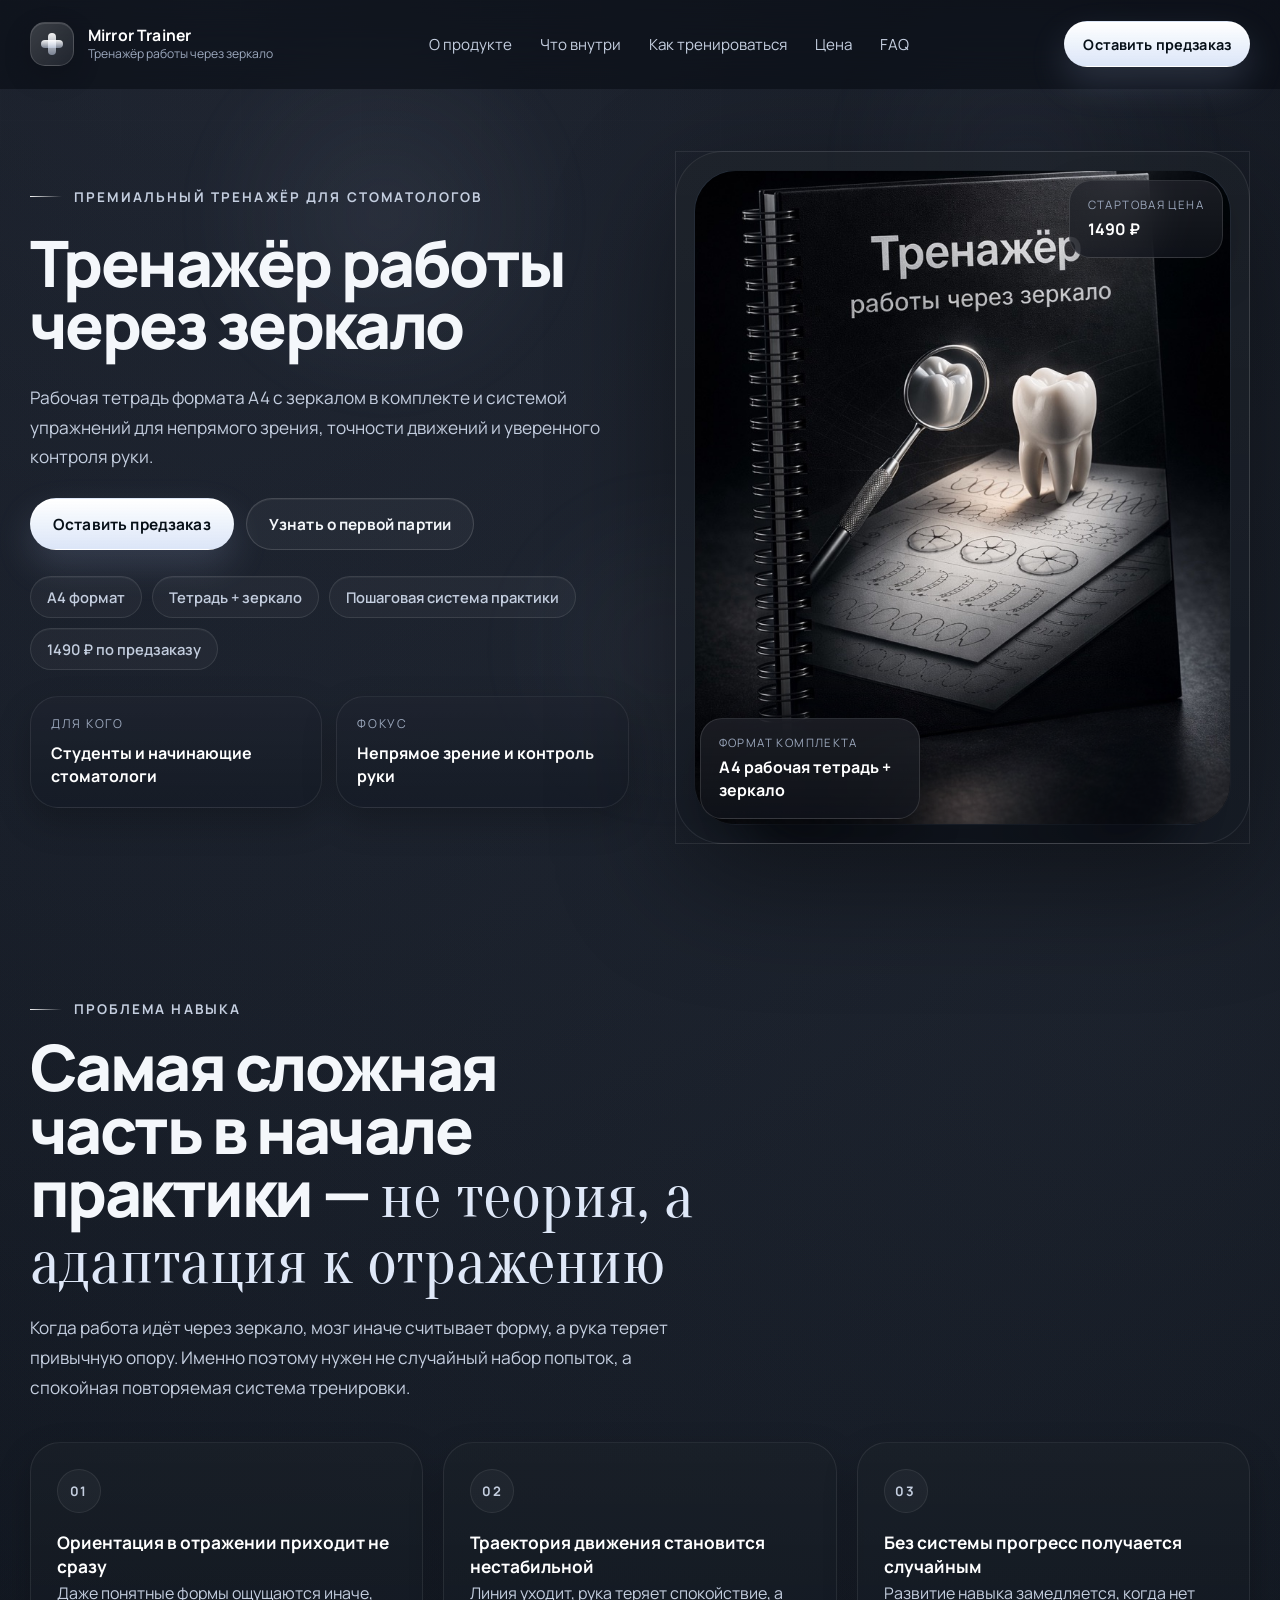
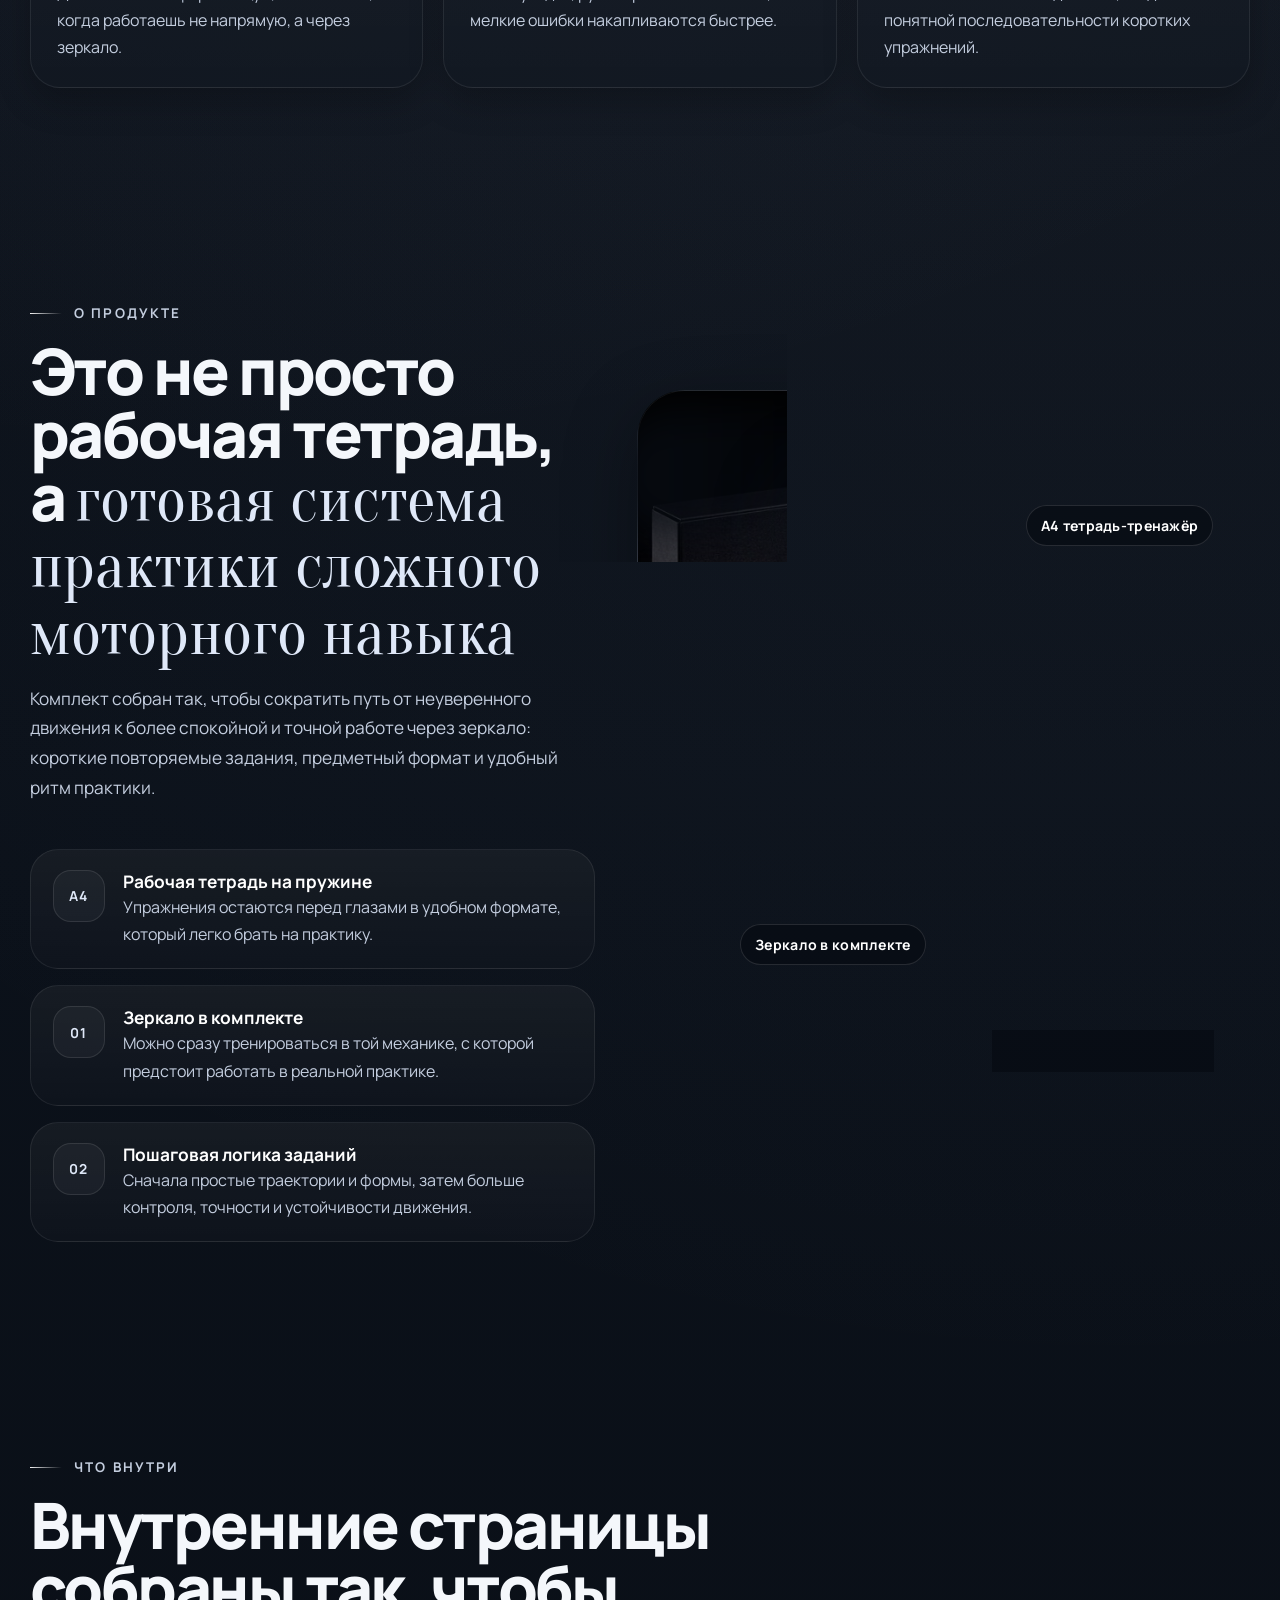
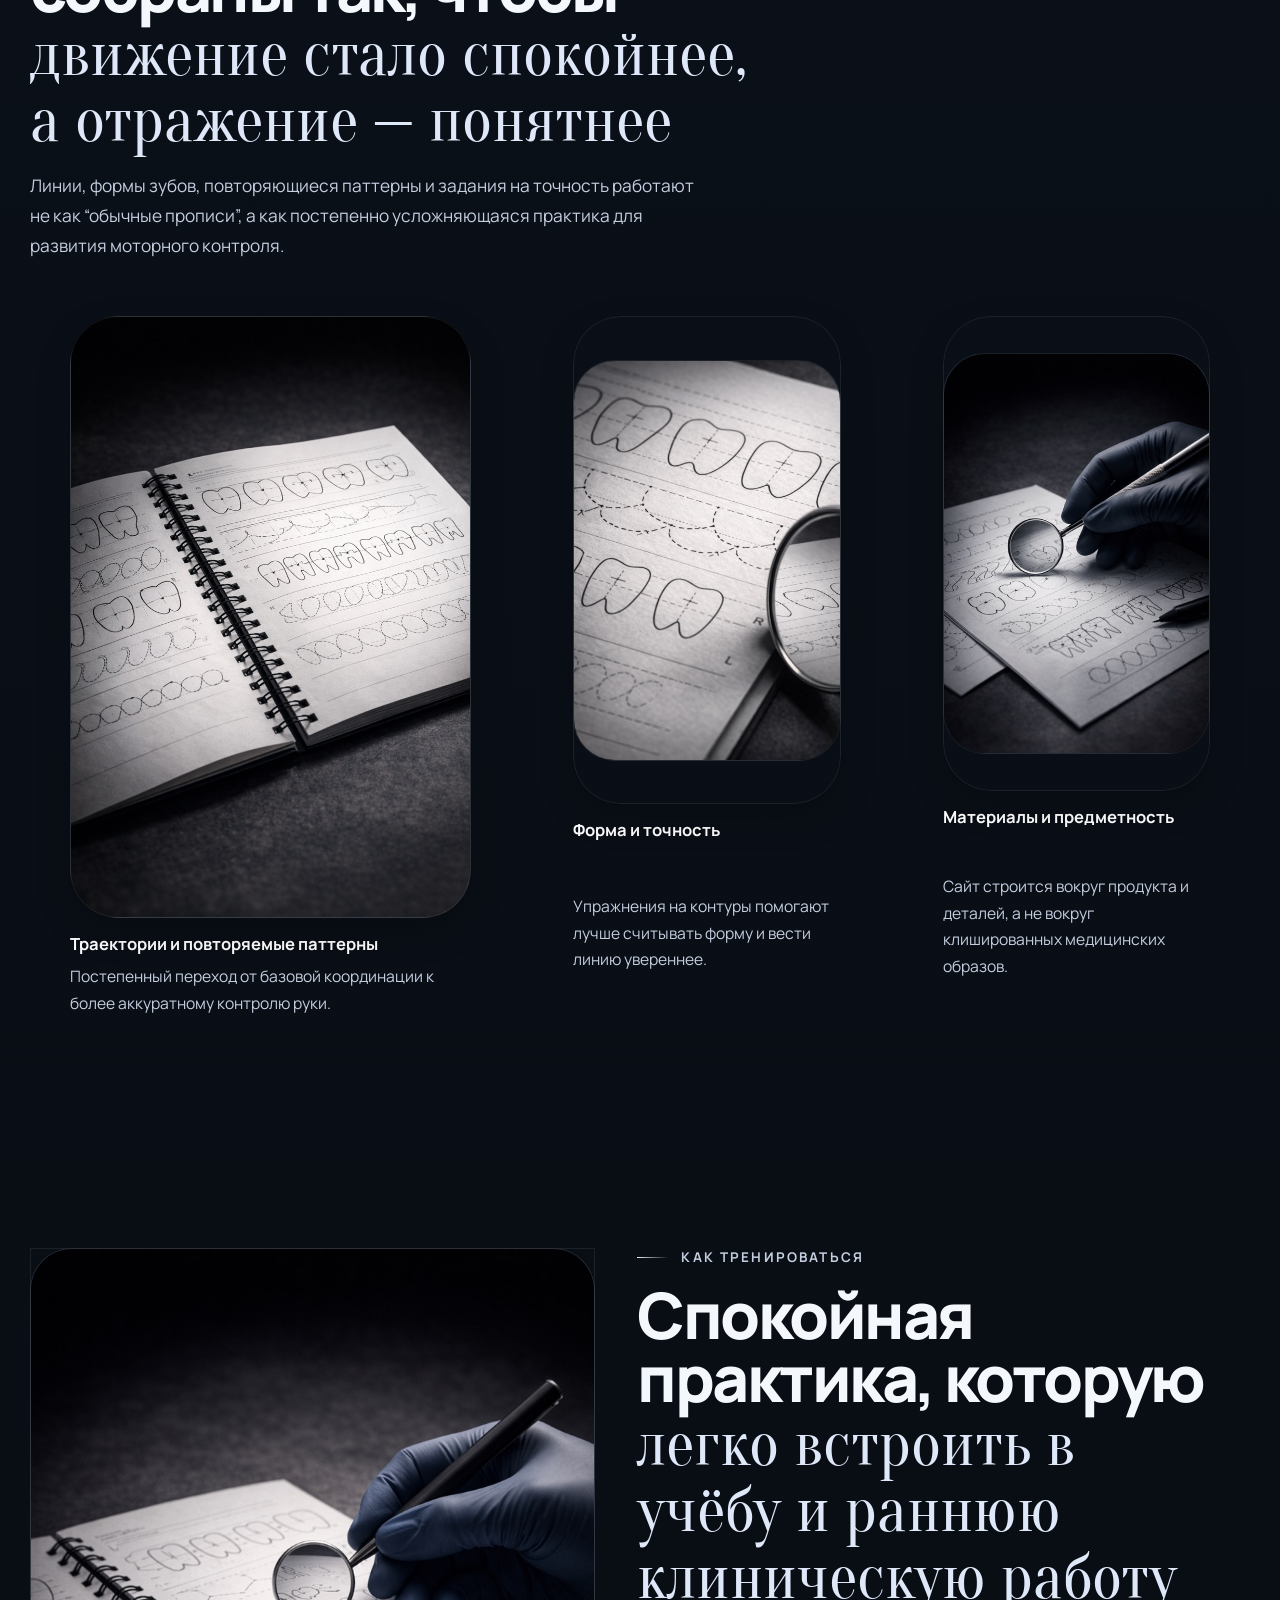
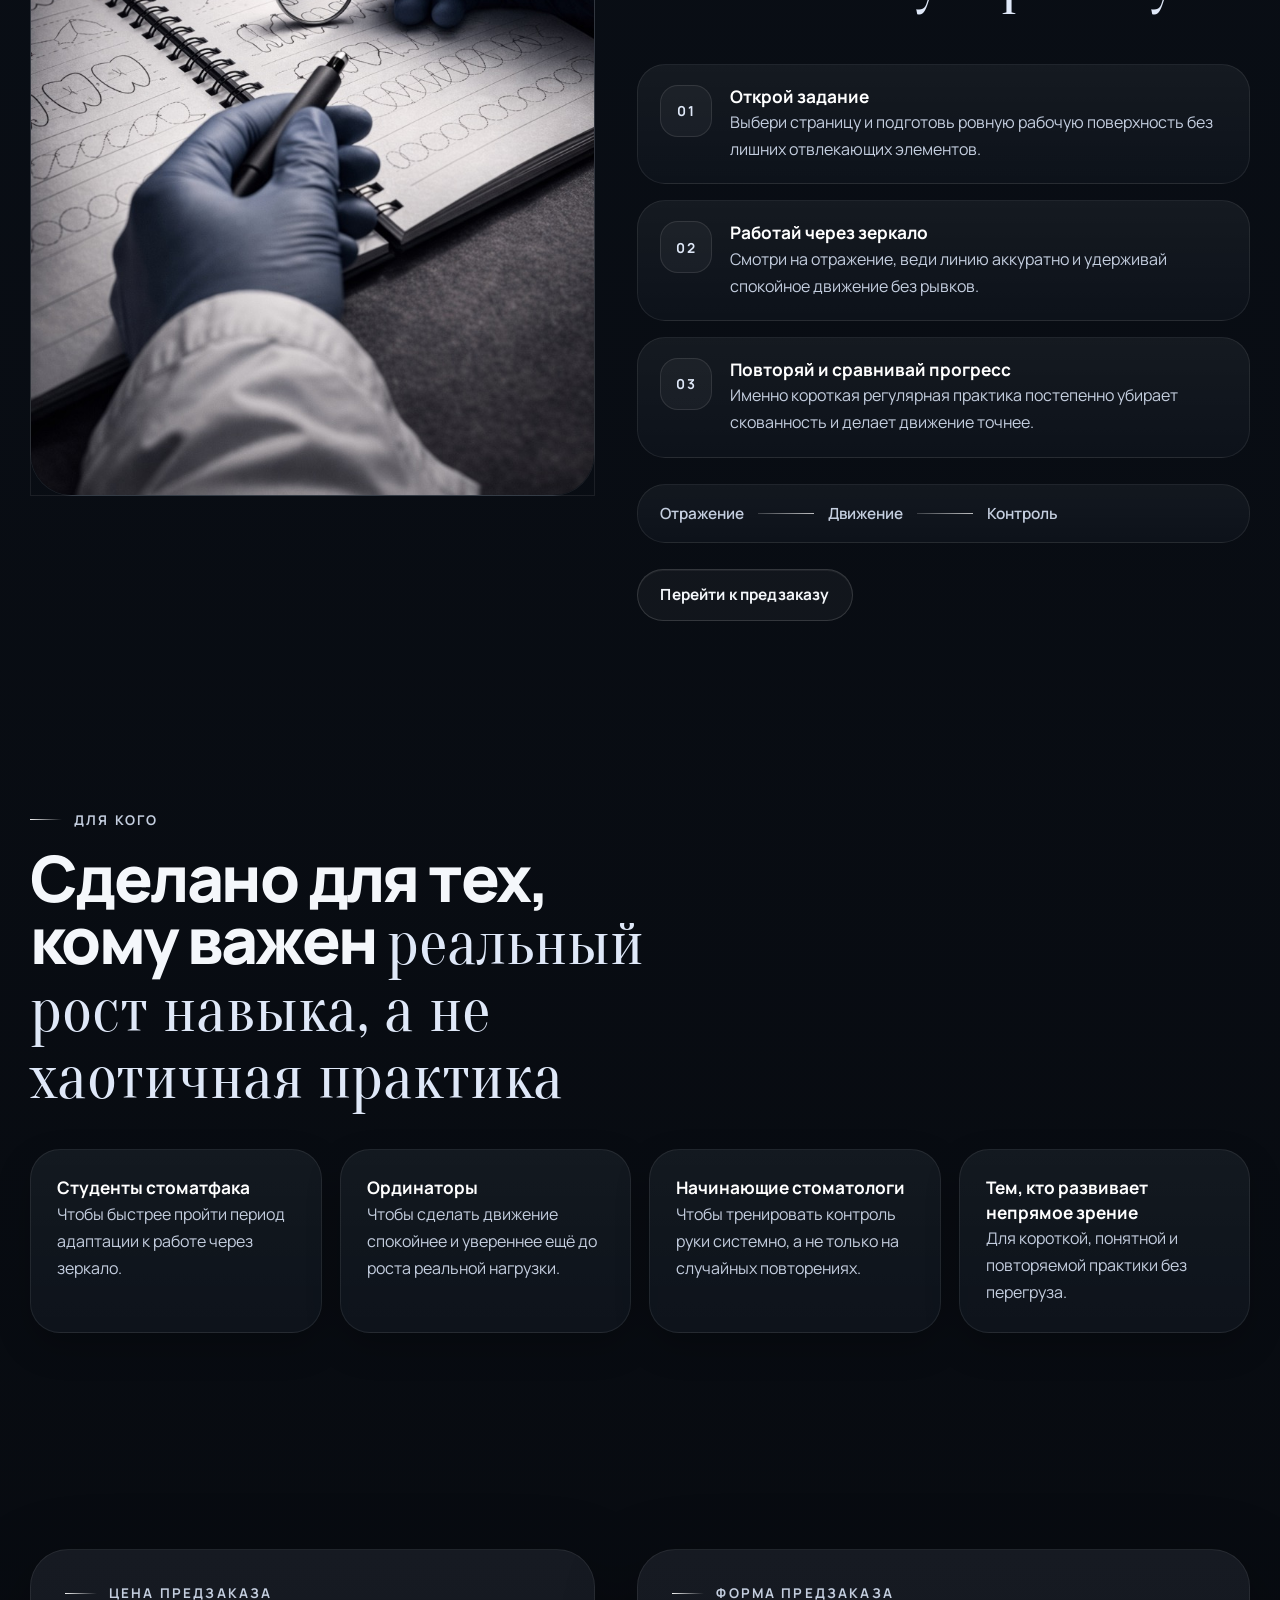
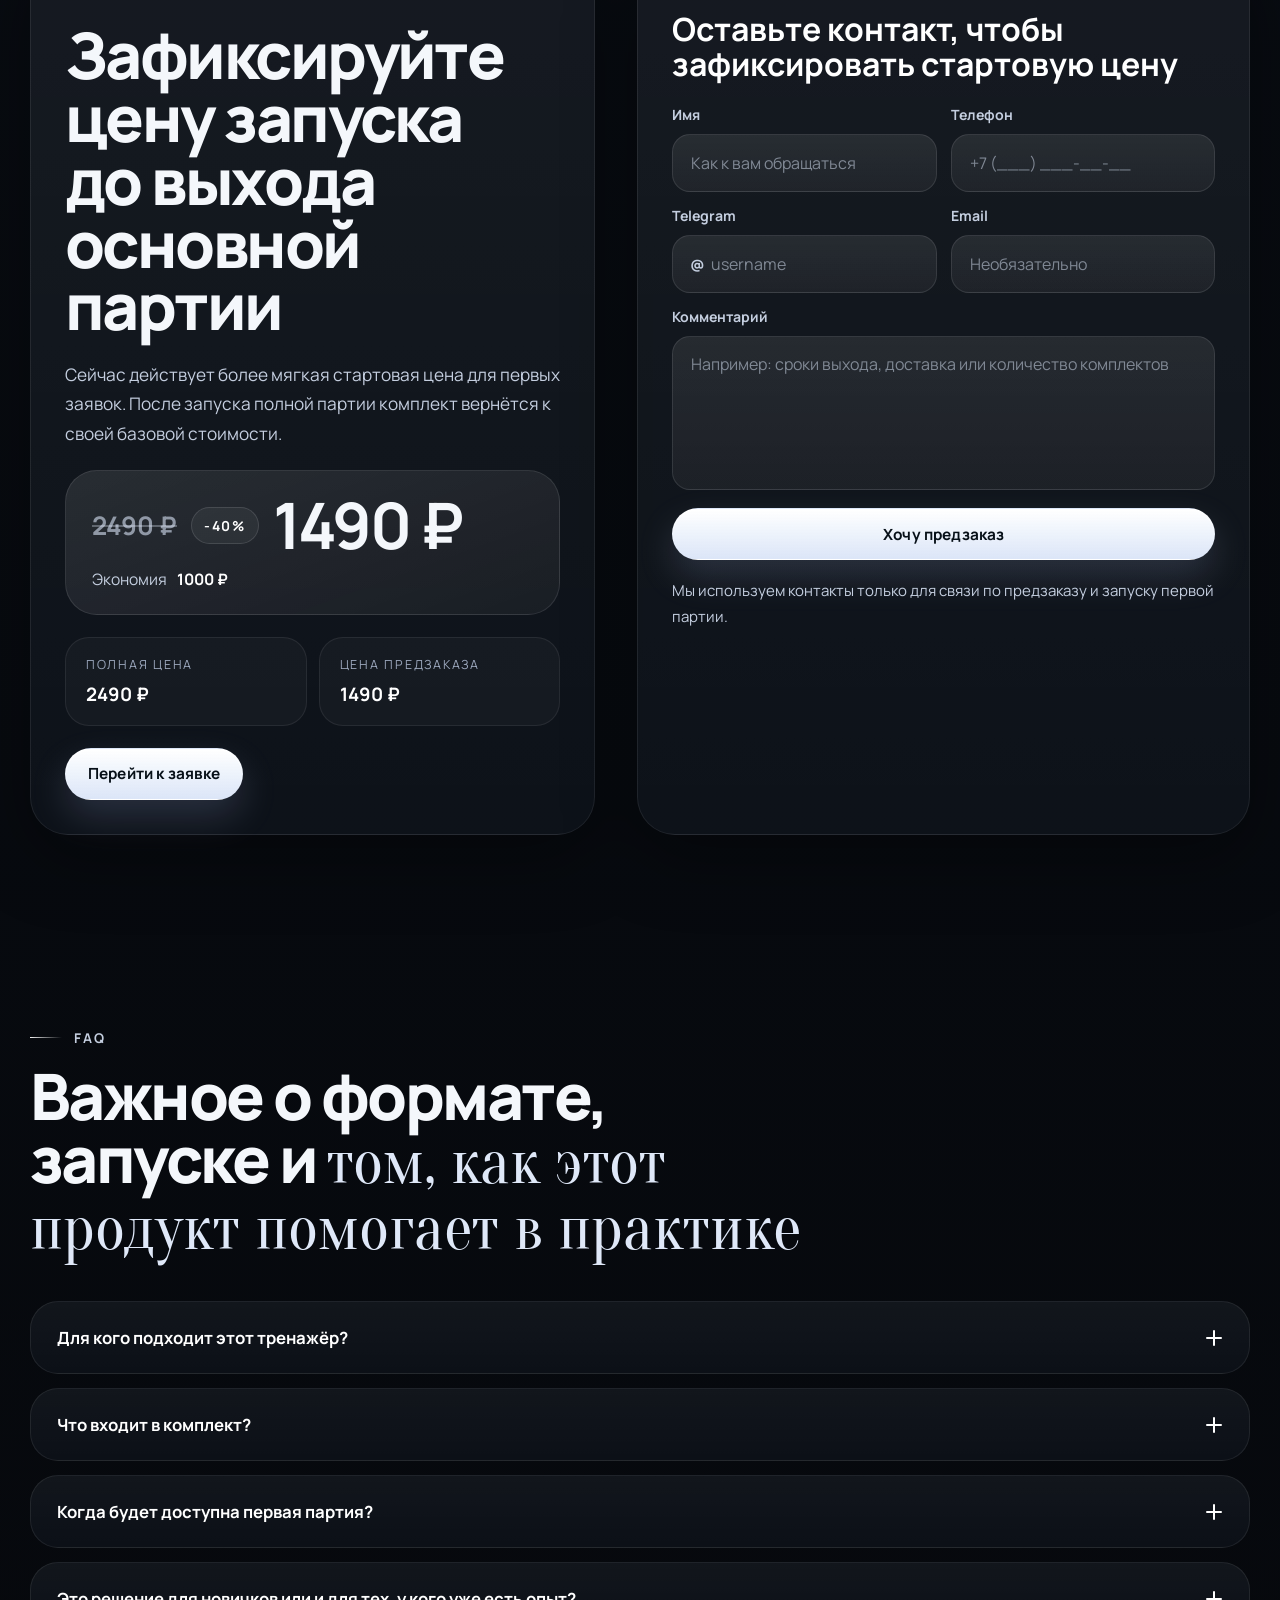
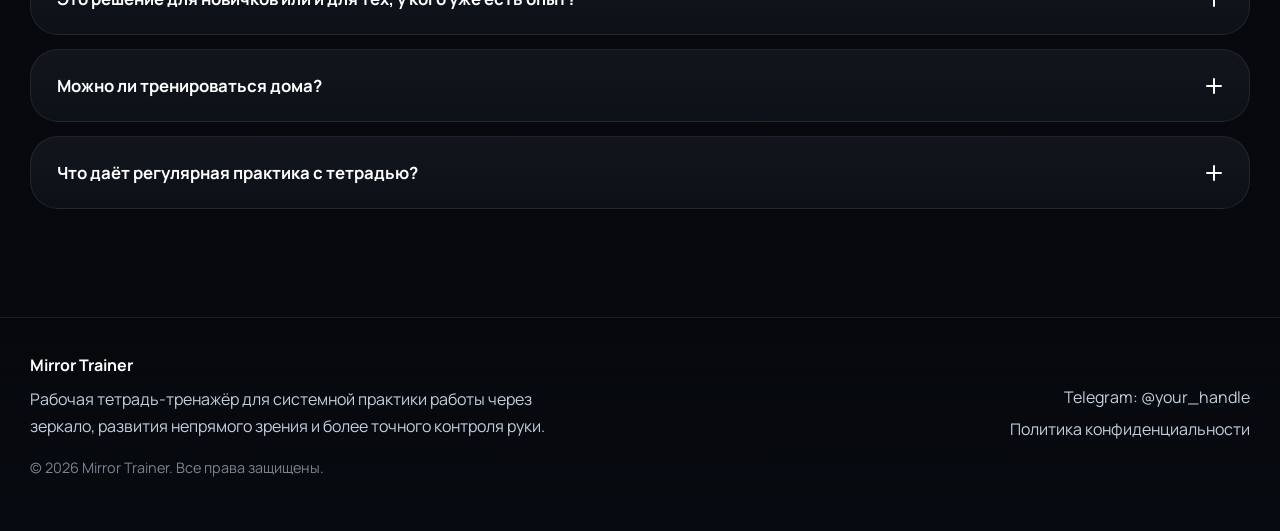
==== commit a23a3995: "Polish landing and admin sync" ====
--- a/index.html
+++ b/index.html
@@ -35,7 +35,7 @@
       imagesrcset="./assets/images/v2/hero-notebook-480.jpg 480w, ./assets/images/v2/hero-notebook-768.jpg 768w, ./assets/images/v2/hero-notebook-1024.jpg 1024w"
       imagesizes="(max-width: 960px) 92vw, 46vw"
     />
-    <link rel="stylesheet" href="./assets/css/styles.css?v=20260427-2" />
+    <link rel="stylesheet" href="./assets/css/styles.css?v=20260427-3" />
   </head>
   <body>
     <div class="runtime-warning" data-runtime-warning hidden>
@@ -49,8 +49,6 @@
     </div>
 
     <div class="page-noise" aria-hidden="true"></div>
-    <div class="page-orb page-orb-left" aria-hidden="true"></div>
-    <div class="page-orb page-orb-right" aria-hidden="true"></div>
 
     <header class="site-header" data-header>
       <div class="container header-inner">
@@ -100,13 +98,13 @@
       <section class="hero section" data-section id="hero">
         <div class="container hero-layout">
           <div class="hero-copy">
-            <p class="hero-kicker reveal">Premium dental training tool</p>
+            <p class="hero-kicker reveal">Премиальный тренажёр для стоматологов</p>
             <h1 class="hero-title reveal reveal-delay-1">
-              Освой работу через зеркало быстрее и увереннее
+              Тренажёр работы через зеркало
             </h1>
             <p class="hero-text reveal reveal-delay-2">
-              Рабочая тетрадь-тренажёр, зеркало и система упражнений для
-              непрямого зрения, точности движений и более уверенного контроля руки.
+              Рабочая тетрадь формата A4 с зеркалом в комплекте и системой упражнений
+              для непрямого зрения, точности движений и уверенного контроля руки.
             </p>
 
             <div class="hero-actions reveal reveal-delay-3">
@@ -159,9 +157,9 @@
               <div class="hero-stage-frame">
                 <div class="media-surface hero-surface">
                   <div class="image-placeholder">
-                    <span class="placeholder-chip">Hero notebook</span>
+                    <span class="placeholder-chip">Mirror Trainer</span>
                     <strong>Предметный кадр продукта</strong>
-                    <p>Верхний экран остаётся собранным даже до замены исходников на финальные фото.</p>
+                    <p>Рабочая тетрадь, зеркало и тренировочные страницы в премиальной предметной подаче.</p>
                   </div>
                   <picture>
                     <source
@@ -186,7 +184,6 @@
                   </picture>
                 </div>
 
-                <div class="hero-image-mask hero-image-mask-top" aria-hidden="true"></div>
                 <div class="hero-image-mask hero-image-mask-bottom" aria-hidden="true"></div>
 
                 <div class="hero-floating hero-floating-spec" data-parallax-layer="0.18">
@@ -285,13 +282,13 @@
               data-open-lightbox
               data-image-src="./assets/images/v2/product-kit.png"
               data-image-alt="Комплект тренажёра: тетрадь, зеркало и тренировочные страницы"
-              data-image-caption="Предметный кадр комплекта. На финальной замене ассетов структура callout-меток сохранится без переписывания кода."
+              data-image-caption="Комплект тренажёра: рабочая тетрадь формата A4, стоматологическое зеркало и тренировочные страницы."
             >
               <div class="media-surface product-surface">
                 <div class="image-placeholder">
-                  <span class="placeholder-chip">Product kit</span>
+                  <span class="placeholder-chip">Комплект</span>
                   <strong>Комплект продукта</strong>
-                  <p>Предметная композиция остаётся читаемой и без финальной фотосессии.</p>
+                  <p>Рабочая тетрадь, зеркало и страницы для самостоятельной практики через отражение.</p>
                 </div>
                 <picture>
                   <source
@@ -367,7 +364,7 @@
               >
                 <div class="media-surface gallery-surface">
                   <div class="image-placeholder">
-                    <span class="placeholder-chip">Workbook spread</span>
+                    <span class="placeholder-chip">Разворот</span>
                     <strong>Разворот внутренних страниц</strong>
                     <p>Задания на линии, формы зубов и ритм повторения движения.</p>
                   </div>
@@ -410,7 +407,7 @@
               >
                 <div class="media-surface gallery-surface">
                   <div class="image-placeholder">
-                    <span class="placeholder-chip">Workbook close-up</span>
+                    <span class="placeholder-chip">Макро</span>
                     <strong>Макро страницы</strong>
                     <p>Контуры, оси и детализация, которые помогают работать спокойнее и точнее.</p>
                   </div>
@@ -453,7 +450,7 @@
               >
                 <div class="media-surface gallery-surface">
                   <div class="image-placeholder">
-                    <span class="placeholder-chip">Mirror detail</span>
+                    <span class="placeholder-chip">Деталь</span>
                     <strong>Деталь инструмента</strong>
                     <p>Макро-ритм материалов, который добавляет сайту ощущение реального предмета.</p>
                   </div>
@@ -501,9 +498,9 @@
             >
               <div class="media-surface training-surface">
                 <div class="image-placeholder">
-                  <span class="placeholder-chip">Training process</span>
+                  <span class="placeholder-chip">Практика</span>
                   <strong>Сценарий тренировки</strong>
-                  <p>Процесс использования понятен с одного взгляда и работает как trust-сигнал.</p>
+                  <p>Процесс использования понятен с одного взгляда и показывает реальный сценарий практики.</p>
                 </div>
                 <picture>
                   <source
@@ -902,8 +899,8 @@
         if (node) node.hidden = false;
       }
     </script>
-    <script src="./assets/js/config.js?v=20260427-2"></script>
-    <script src="./assets/js/supabase.js?v=20260427-2"></script>
-    <script src="./assets/js/app.js?v=20260427-2"></script>
+    <script src="./assets/js/config.js?v=20260427-3"></script>
+    <script src="./assets/js/supabase.js?v=20260427-3"></script>
+    <script src="./assets/js/app.js?v=20260427-3"></script>
   </body>
 </html>
--- a/assets/css/styles.css
+++ b/assets/css/styles.css
@@ -73,8 +73,7 @@
   filter: blur(14px);
 }
 
-.page-noise,
-.page-orb {
+.page-noise {
   position: fixed;
   pointer-events: none;
   z-index: -2;
@@ -87,25 +86,6 @@
     radial-gradient(circle at 20% 20%, rgba(255, 255, 255, 0.08) 0, transparent 2px),
     radial-gradient(circle at 80% 40%, rgba(255, 255, 255, 0.06) 0, transparent 1.5px);
   background-size: 180px 180px, 220px 220px;
-}
-
-.page-orb {
-  top: -120px;
-  width: 420px;
-  height: 420px;
-  border-radius: 999px;
-  opacity: 0.2;
-  filter: blur(84px);
-}
-
-.page-orb-left {
-  left: -180px;
-  background: rgba(173, 188, 219, 0.24);
-}
-
-.page-orb-right {
-  right: -180px;
-  background: rgba(115, 136, 186, 0.18);
 }
 
 img {
@@ -579,6 +559,7 @@
   display: block;
   width: 100%;
   text-align: left;
+  color: var(--text);
 }
 
 .hero-stage-frame {
@@ -643,8 +624,8 @@
 }
 
 .hero-surface img {
-  object-position: center 72%;
-  transform: scale(1.14);
+  object-position: center 54%;
+  transform: scale(1.04);
 }
 
 .product-surface img {
@@ -661,7 +642,7 @@
 .product-stage:hover img,
 .gallery-button:hover img,
 .training-stage:hover img {
-  transform: scale(1.12);
+  transform: scale(1.08);
 }
 
 .product-stage:hover .product-surface img,
@@ -725,17 +706,6 @@
   z-index: 3;
 }
 
-.hero-image-mask-top {
-  top: 2%;
-  left: 16%;
-  width: 66%;
-  height: 24%;
-  background:
-    radial-gradient(circle at 50% 50%, rgba(13, 18, 29, 0.16), rgba(6, 9, 15, 0.84) 72%);
-  filter: blur(18px);
-  opacity: 0.92;
-}
-
 .hero-image-mask-bottom {
   left: 10%;
   bottom: -3%;
@@ -780,6 +750,7 @@
 }
 
 .hero-floating strong {
+  color: var(--accent-strong);
   font-size: 1rem;
   line-height: 1.45;
 }
@@ -1832,6 +1803,10 @@
     gap: 22px;
   }
 
+  .hero-layout {
+    gap: 24px;
+  }
+
   .hero-title,
   .section-title {
     font-size: clamp(2.15rem, 10vw, 3.25rem);
@@ -1859,6 +1834,10 @@
   .hero-summary,
   .audience-grid {
     grid-template-columns: 1fr;
+  }
+
+  .hero-summary {
+    display: none;
   }
 
   .summary-card,
@@ -1878,7 +1857,8 @@
   }
 
   .hero-surface {
-    aspect-ratio: 0.82;
+    aspect-ratio: 4 / 5;
+    max-height: 520px;
   }
 
   .hero-floating-price {
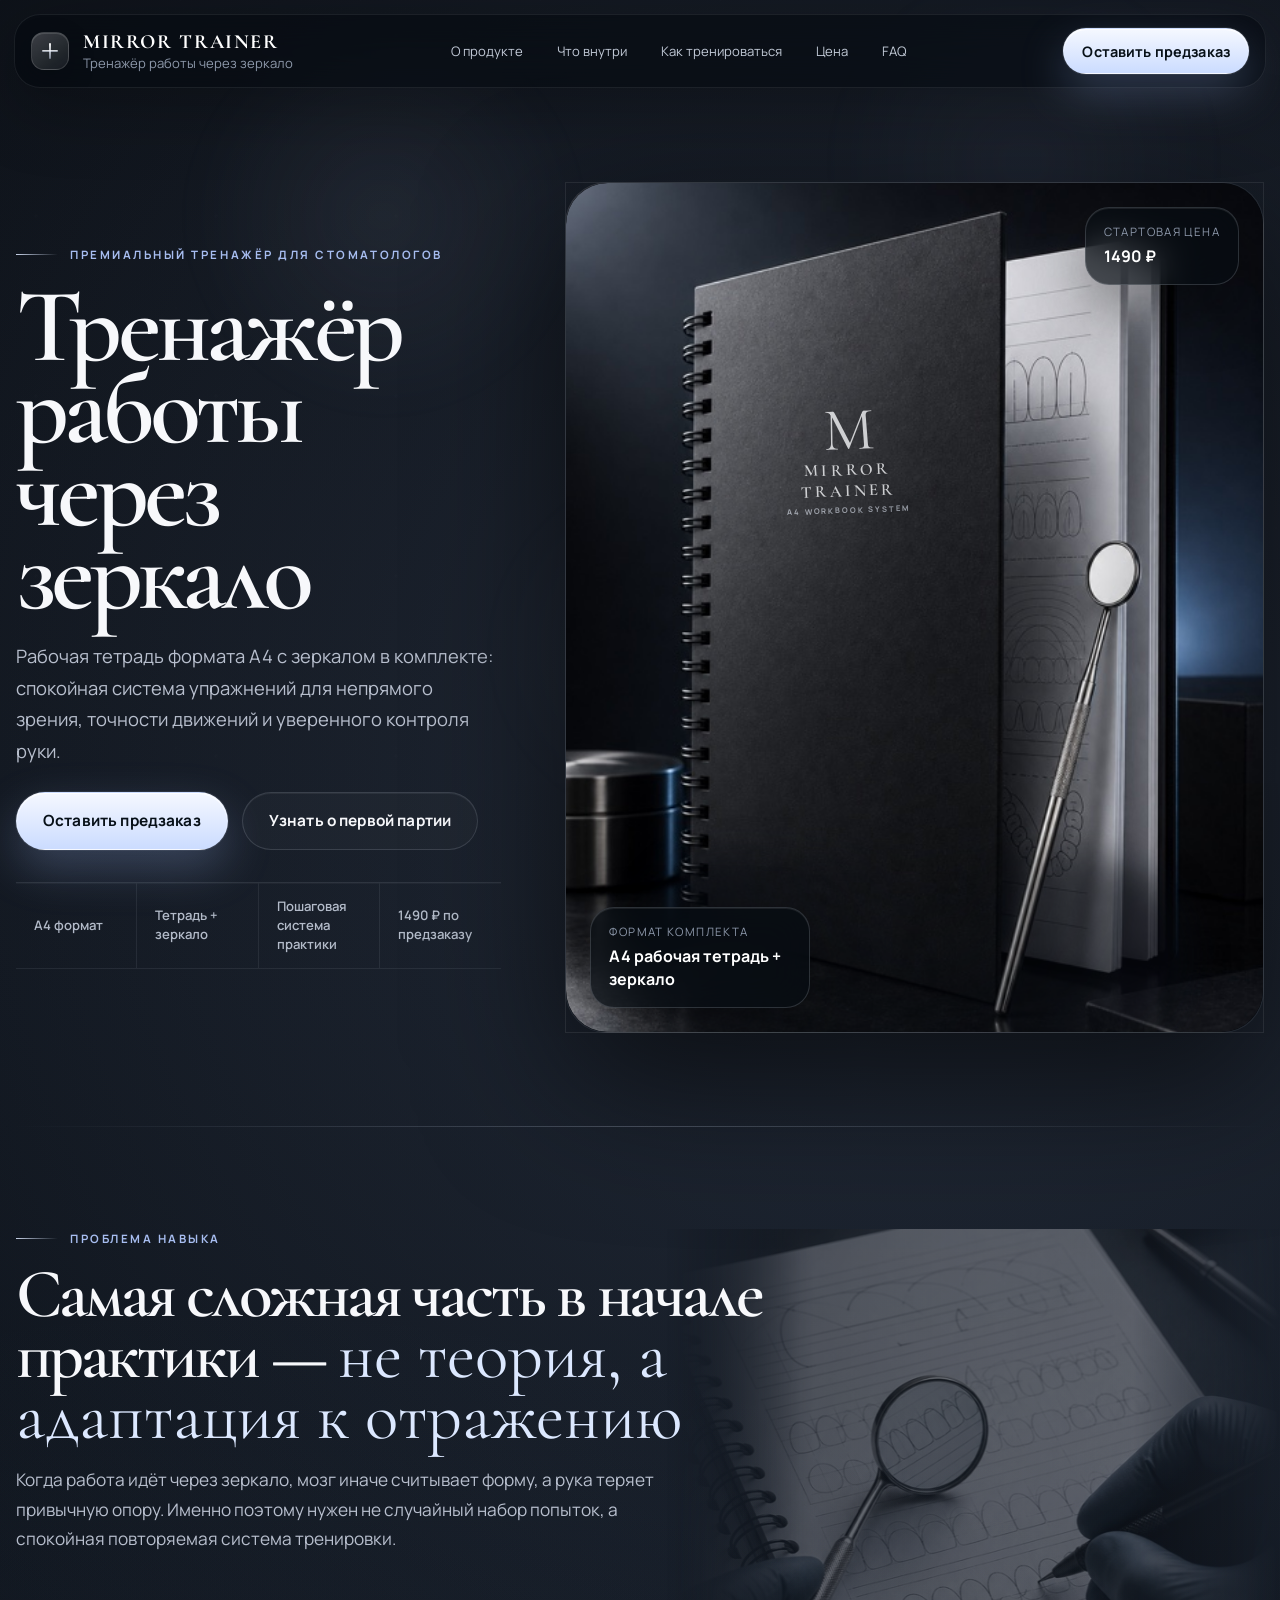
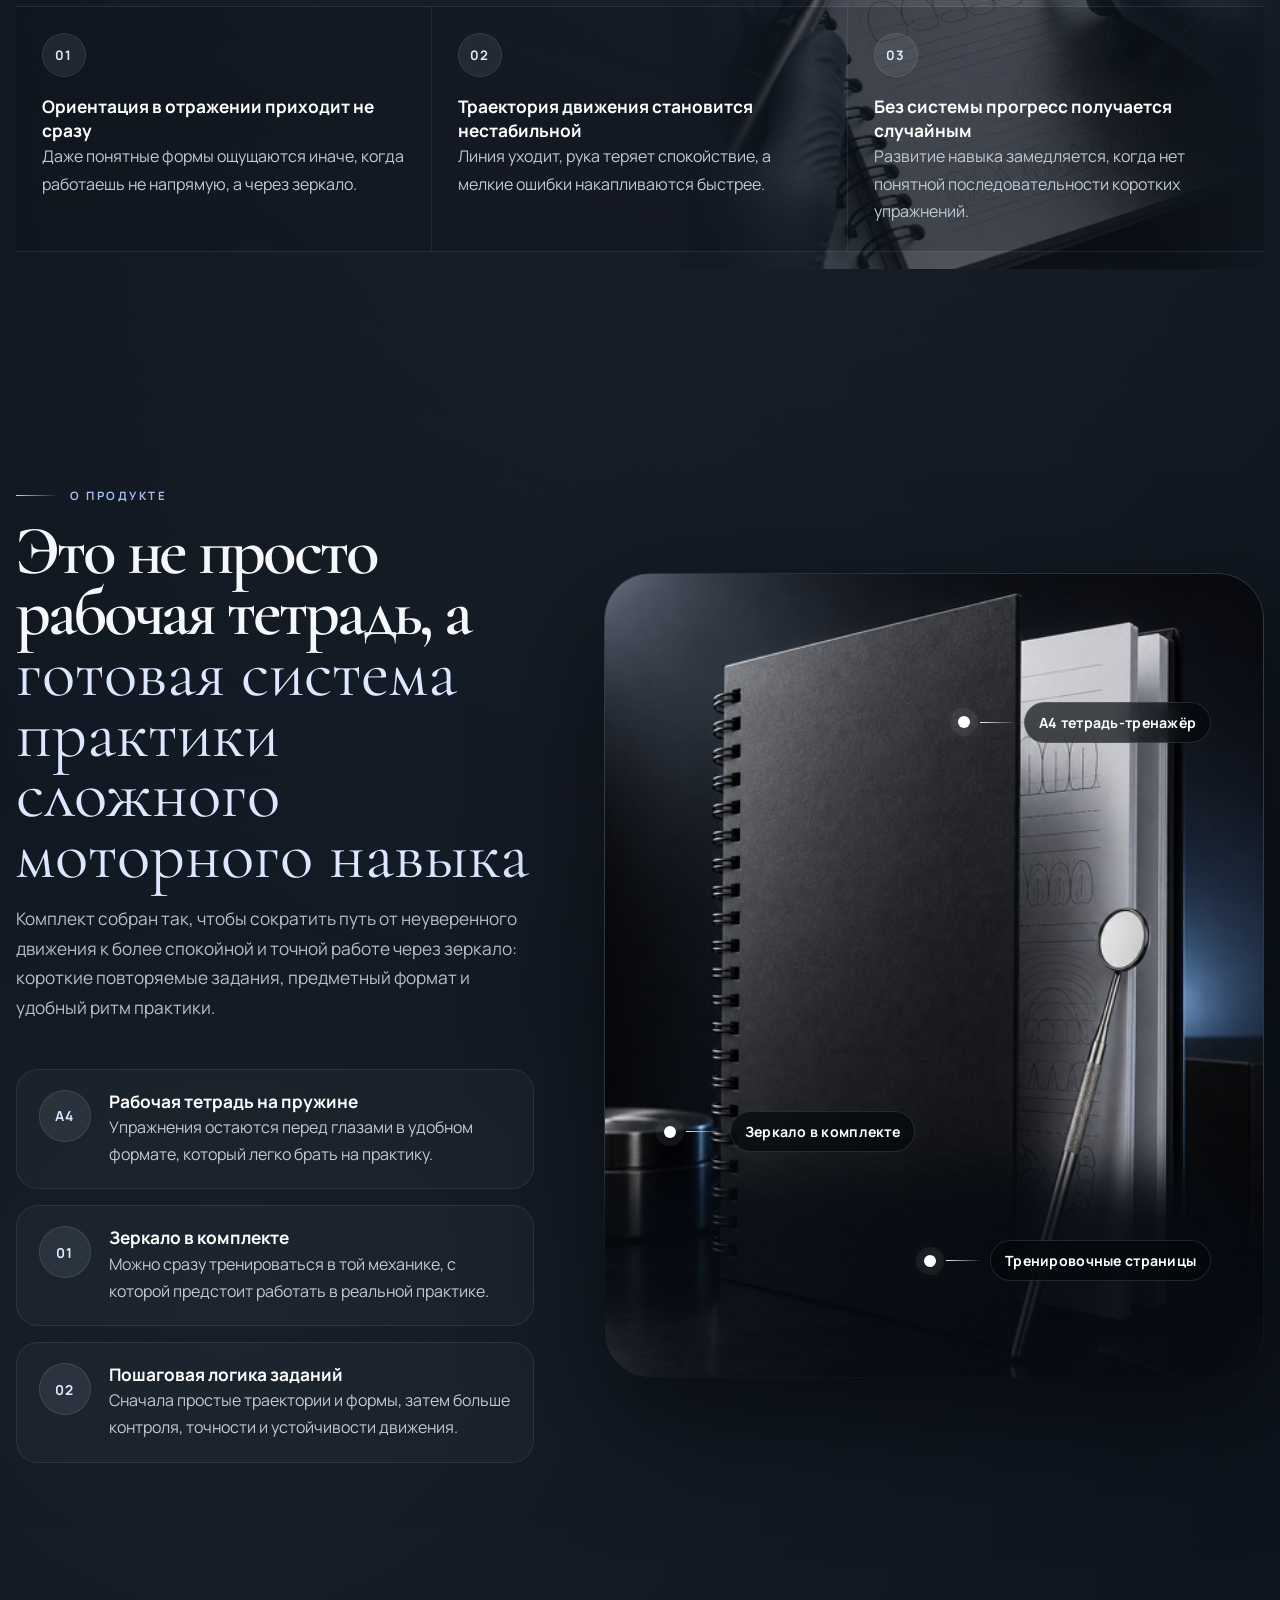
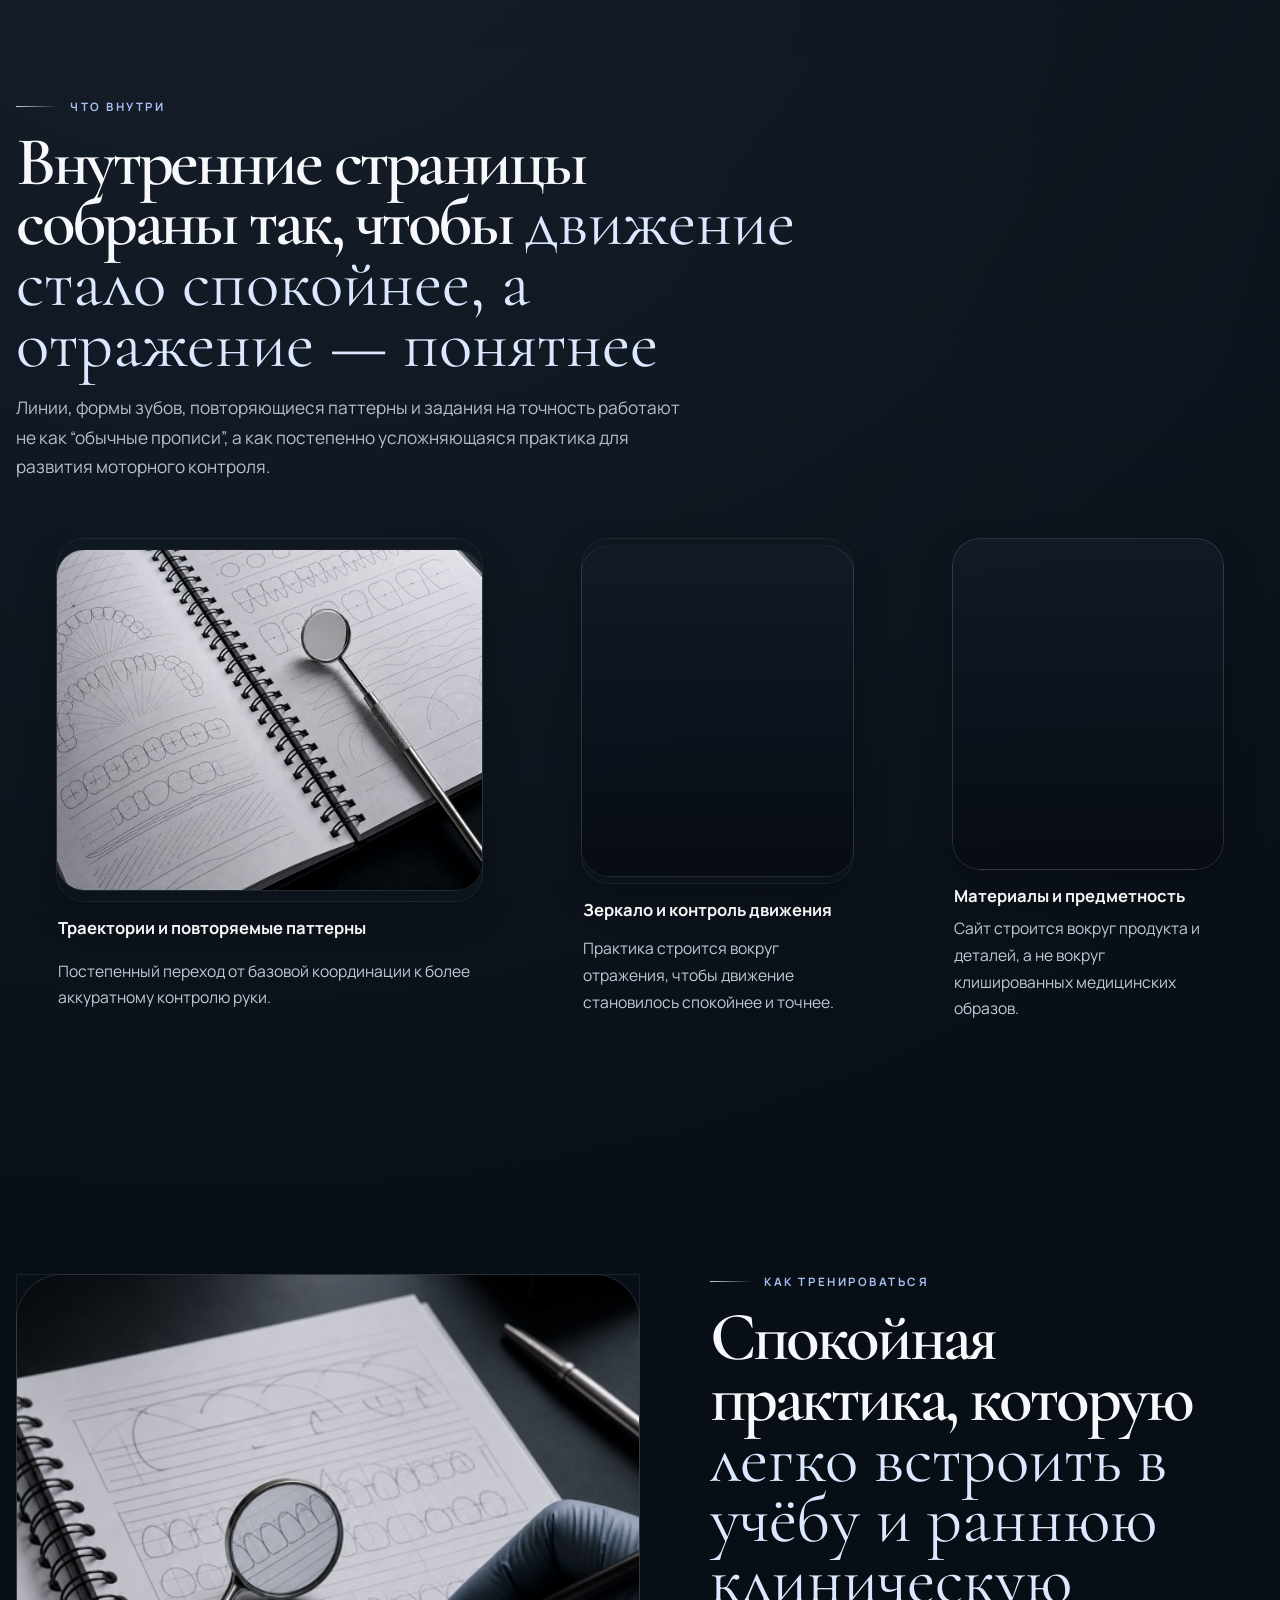
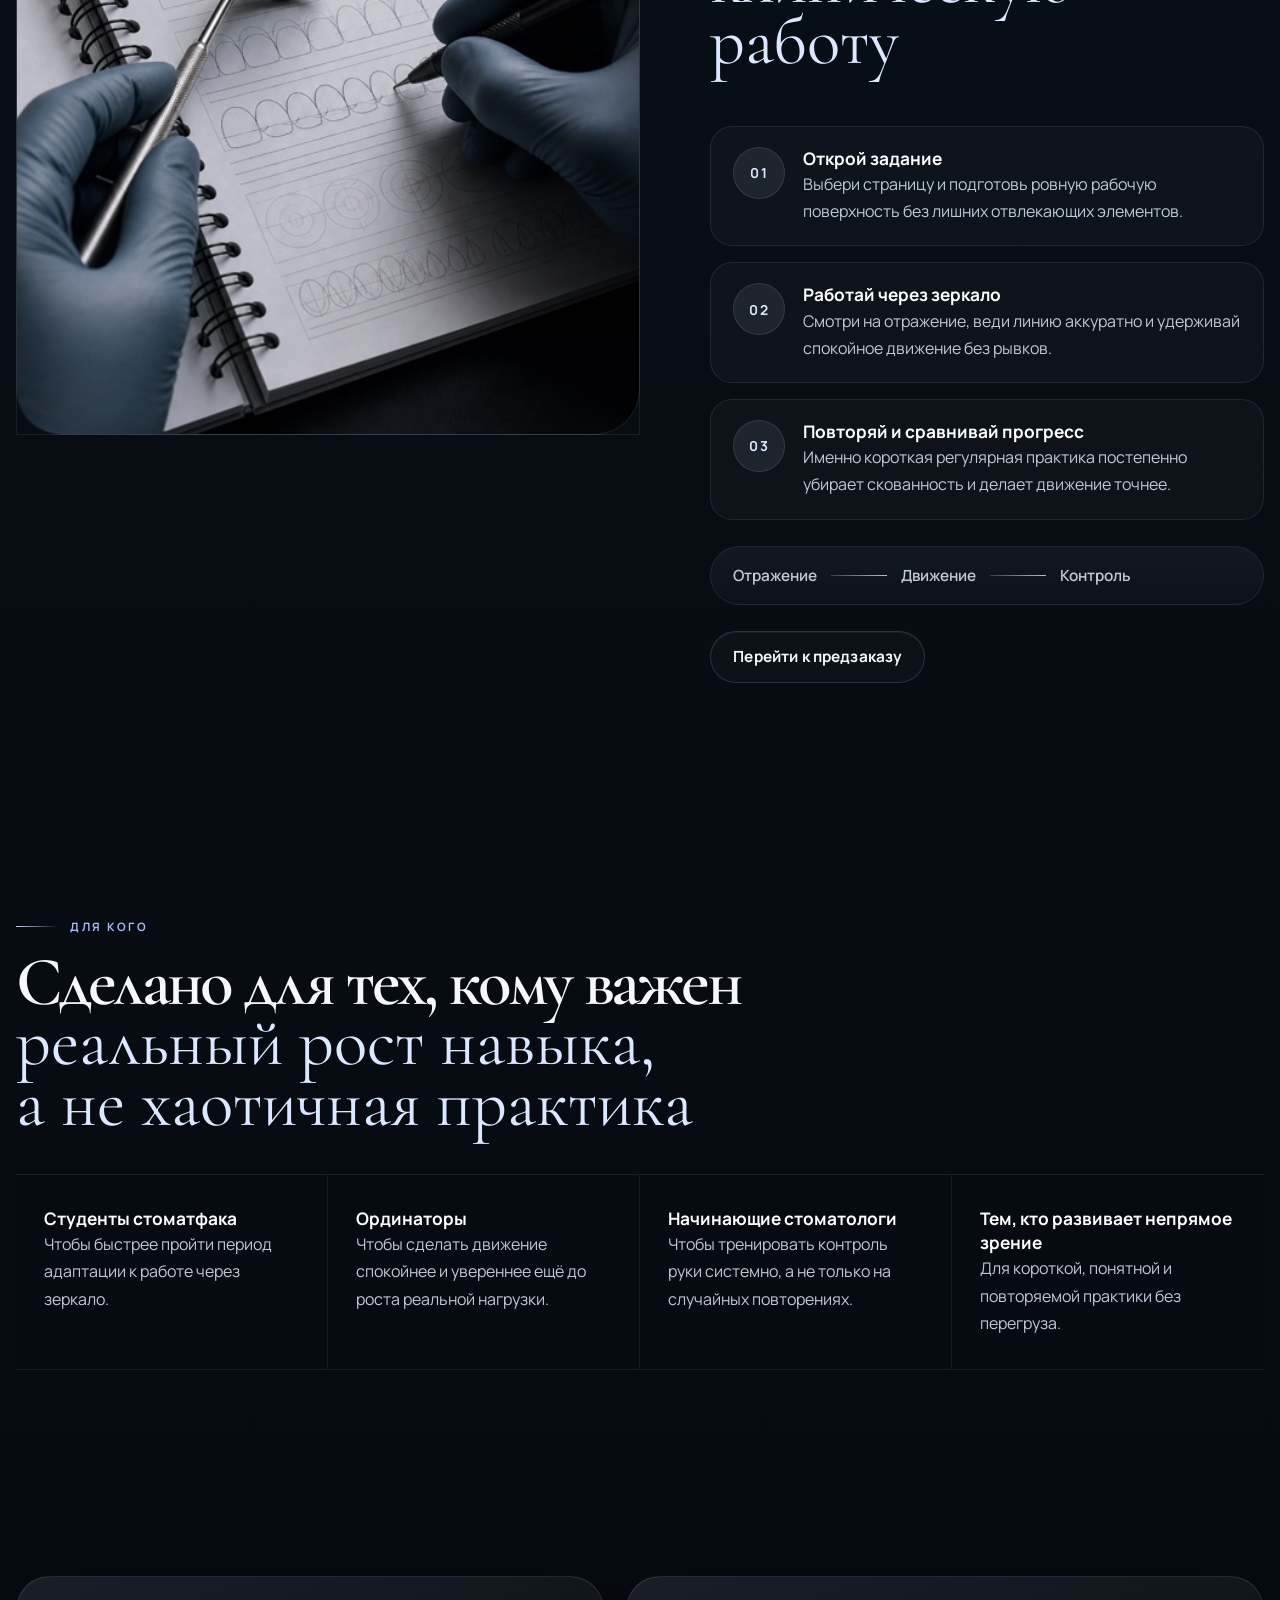
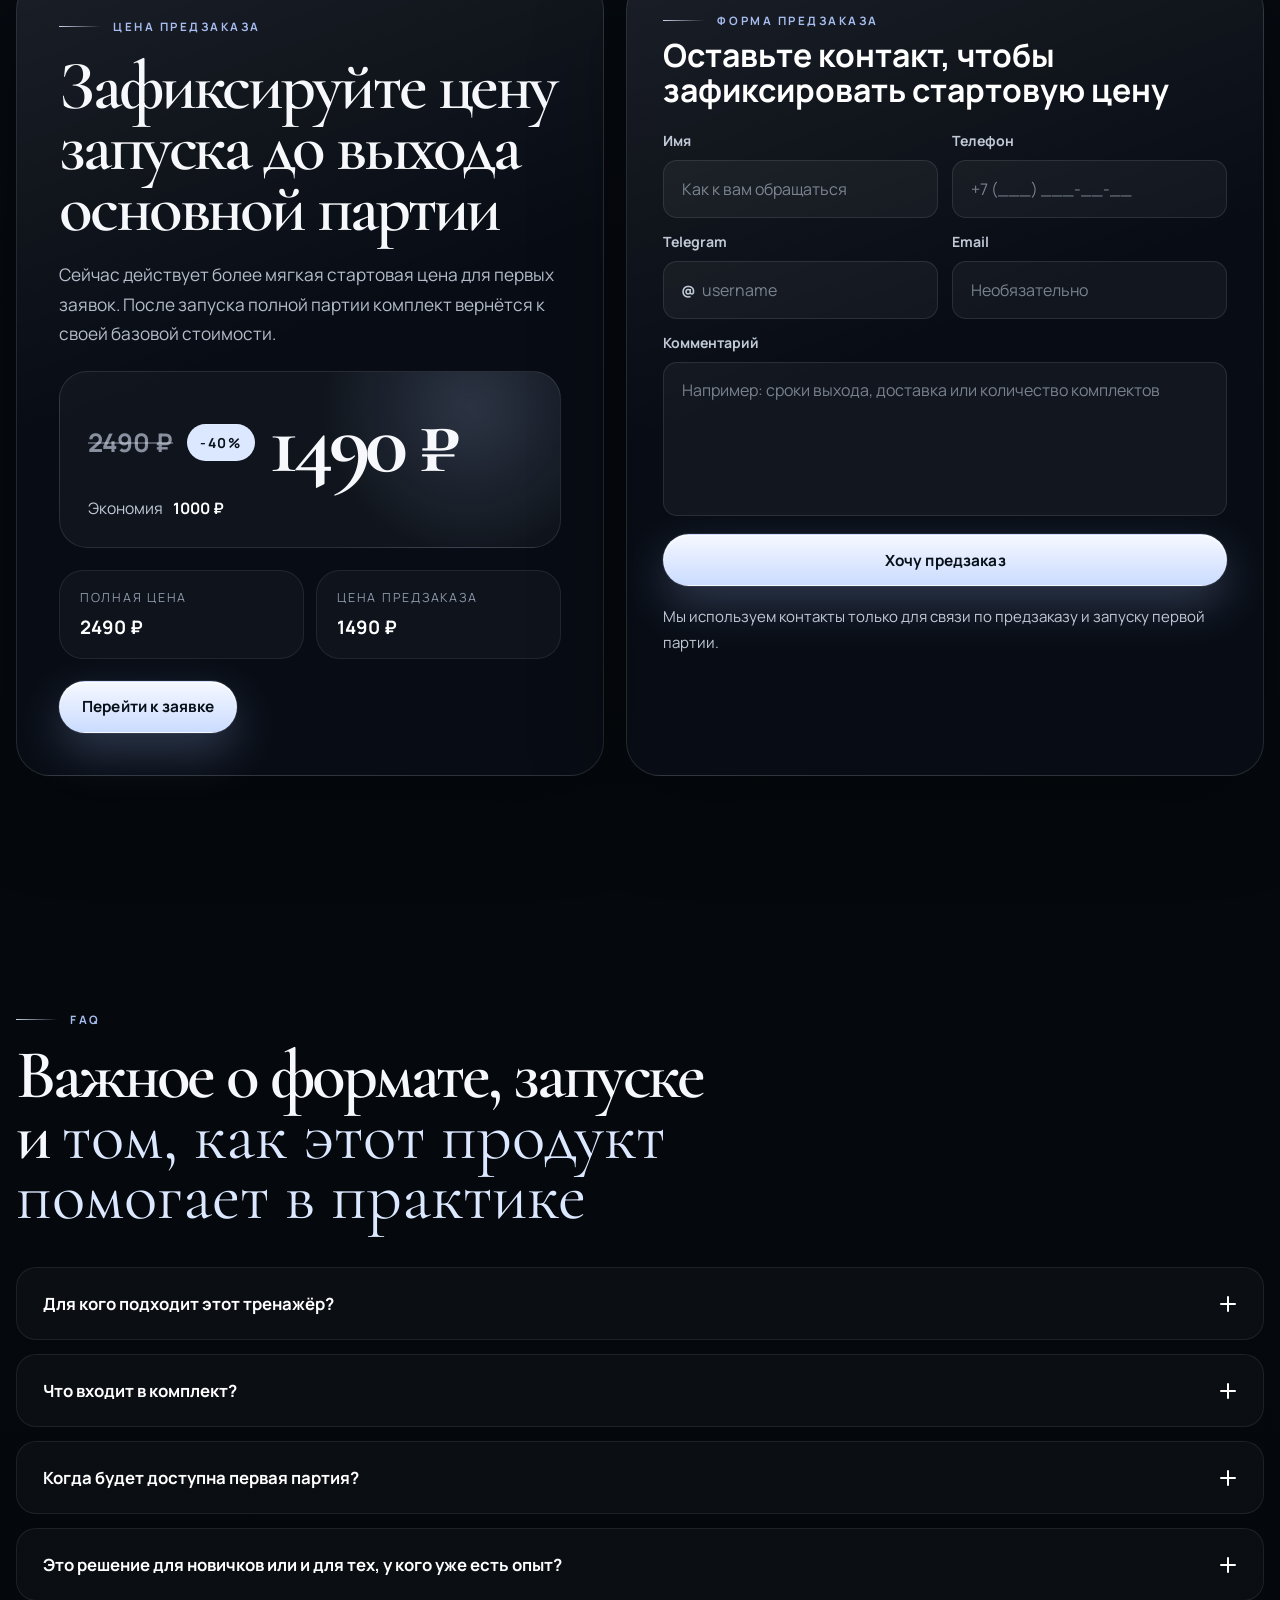
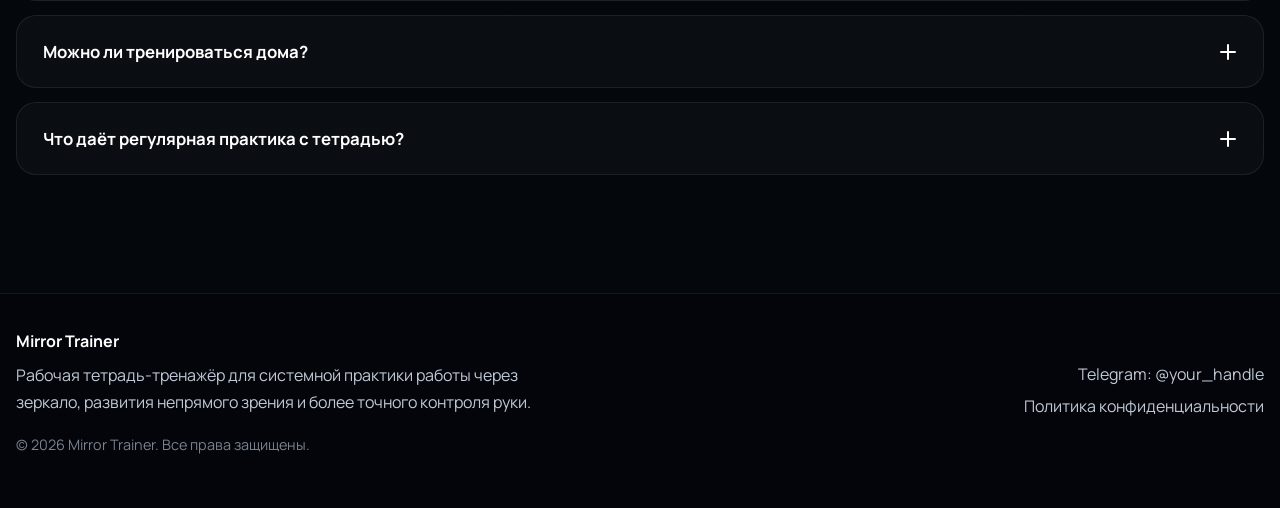
==== commit 5900e205: "Redesign landing with luxury editorial direction" ====
--- a/index.html
+++ b/index.html
@@ -17,7 +17,7 @@
     <meta property="og:url" content="https://tigoamigo.github.io/mirror-trainer-landing/" />
     <meta
       property="og:image"
-      content="https://tigoamigo.github.io/mirror-trainer-landing/assets/images/v2/og-image.jpg"
+      content="https://tigoamigo.github.io/mirror-trainer-landing/assets/images/v3/hero-product-1024.jpg"
     />
     <meta name="twitter:card" content="summary_large_image" />
     <meta name="theme-color" content="#070b12" />
@@ -25,17 +25,17 @@
     <link rel="preconnect" href="https://fonts.googleapis.com" />
     <link rel="preconnect" href="https://fonts.gstatic.com" crossorigin />
     <link
-      href="https://fonts.googleapis.com/css2?family=Manrope:wght@400;500;600;700;800&family=Oranienbaum&display=swap"
+      href="https://fonts.googleapis.com/css2?family=Cormorant+Garamond:wght@500;600;700&family=Manrope:wght@400;500;600;700;800&display=swap"
       rel="stylesheet"
     />
     <link
       rel="preload"
       as="image"
-      href="./assets/images/v2/hero-notebook-1024.jpg"
-      imagesrcset="./assets/images/v2/hero-notebook-480.jpg 480w, ./assets/images/v2/hero-notebook-768.jpg 768w, ./assets/images/v2/hero-notebook-1024.jpg 1024w"
+      href="./assets/images/v3/hero-product-1024.jpg"
+      imagesrcset="./assets/images/v3/hero-product-480.jpg 480w, ./assets/images/v3/hero-product-768.jpg 768w, ./assets/images/v3/hero-product-1024.jpg 1024w"
       imagesizes="(max-width: 960px) 92vw, 46vw"
     />
-    <link rel="stylesheet" href="./assets/css/styles.css?v=20260427-3" />
+    <link rel="stylesheet" href="./assets/css/styles.css?v=20260506-1" />
   </head>
   <body>
     <div class="runtime-warning" data-runtime-warning hidden>
@@ -103,8 +103,8 @@
               Тренажёр работы через зеркало
             </h1>
             <p class="hero-text reveal reveal-delay-2">
-              Рабочая тетрадь формата A4 с зеркалом в комплекте и системой упражнений
-              для непрямого зрения, точности движений и уверенного контроля руки.
+              Рабочая тетрадь формата A4 с зеркалом в комплекте: спокойная система
+              упражнений для непрямого зрения, точности движений и уверенного контроля руки.
             </p>
 
             <div class="hero-actions reveal reveal-delay-3">
@@ -150,9 +150,9 @@
               class="hero-stage"
               type="button"
               data-open-lightbox
-              data-image-src="./assets/images/v2/hero-notebook.png"
-              data-image-alt="Тетрадь-тренажёр и зеркало на предметном тёмном фоне"
-              data-image-caption="Предметный hero-кадр продукта с акцентом на форму, материалы и тренировочные листы."
+              data-image-src="./assets/images/v3/hero-product.png"
+              data-image-alt="Премиальная рабочая тетрадь-тренажёр и стоматологическое зеркало"
+              data-image-caption="Премиальная рабочая тетрадь формата A4, тренировочные страницы и стоматологическое зеркало."
             >
               <div class="hero-stage-frame">
                 <div class="media-surface hero-surface">
@@ -165,15 +165,15 @@
                     <source
                       type="image/jpeg"
                       srcset="
-                        ./assets/images/v2/hero-notebook-480.jpg 480w,
-                        ./assets/images/v2/hero-notebook-768.jpg 768w,
-                        ./assets/images/v2/hero-notebook-1024.jpg 1024w
+                        ./assets/images/v3/hero-product-480.jpg 480w,
+                        ./assets/images/v3/hero-product-768.jpg 768w,
+                        ./assets/images/v3/hero-product-1024.jpg 1024w
                       "
                       sizes="(max-width: 960px) 92vw, 46vw"
                     />
                     <img
-                      src="./assets/images/v2/hero-notebook-1024.jpg"
-                      alt="Тетрадь-тренажёр и зеркало на предметном тёмном фоне"
+                      src="./assets/images/v3/hero-product-1024.jpg"
+                      alt="Премиальная рабочая тетрадь-тренажёр и стоматологическое зеркало"
                       class="hero-image"
                       width="1024"
                       height="1536"
@@ -185,6 +185,11 @@
                 </div>
 
                 <div class="hero-image-mask hero-image-mask-bottom" aria-hidden="true"></div>
+                <div class="hero-product-stamp" aria-hidden="true">
+                  <span>M</span>
+                  <strong>Mirror Trainer</strong>
+                  <small>A4 workbook system</small>
+                </div>
 
                 <div class="hero-floating hero-floating-spec" data-parallax-layer="0.18">
                   <span class="floating-label">Формат комплекта</span>
@@ -280,8 +285,8 @@
               class="product-stage"
               type="button"
               data-open-lightbox
-              data-image-src="./assets/images/v2/product-kit.png"
-              data-image-alt="Комплект тренажёра: тетрадь, зеркало и тренировочные страницы"
+              data-image-src="./assets/images/v3/hero-product.png"
+              data-image-alt="Комплект тренажёра: рабочая тетрадь, зеркало и тренировочные страницы"
               data-image-caption="Комплект тренажёра: рабочая тетрадь формата A4, стоматологическое зеркало и тренировочные страницы."
             >
               <div class="media-surface product-surface">
@@ -294,15 +299,15 @@
                   <source
                     type="image/jpeg"
                     srcset="
-                      ./assets/images/v2/product-kit-480.jpg 480w,
-                      ./assets/images/v2/product-kit-768.jpg 768w,
-                      ./assets/images/v2/product-kit-1024.jpg 1024w
+                      ./assets/images/v3/hero-product-480.jpg 480w,
+                      ./assets/images/v3/hero-product-768.jpg 768w,
+                      ./assets/images/v3/hero-product-1024.jpg 1024w
                     "
                     sizes="(max-width: 960px) 92vw, 48vw"
                   />
                   <img
-                    src="./assets/images/v2/product-kit-1024.jpg"
-                    alt="Комплект тренажёра: тетрадь, зеркало и тренировочные страницы"
+                    src="./assets/images/v3/hero-product-1024.jpg"
+                    alt="Комплект тренажёра: рабочая тетрадь, зеркало и тренировочные страницы"
                     class="product-image"
                     width="1024"
                     height="1536"
@@ -358,7 +363,7 @@
                 class="gallery-button"
                 type="button"
                 data-open-lightbox
-                data-image-src="./assets/images/v2/workbook-spread.png"
+                data-image-src="./assets/images/v3/workbook-spread.png"
                 data-image-alt="Разворот тетради с упражнениями и формами зубов"
                 data-image-caption="Разворот внутренних страниц с повторяемыми заданиями и плавным ростом сложности."
               >
@@ -372,14 +377,14 @@
                     <source
                       type="image/jpeg"
                       srcset="
-                        ./assets/images/v2/workbook-spread-480.jpg 480w,
-                        ./assets/images/v2/workbook-spread-768.jpg 768w,
-                        ./assets/images/v2/workbook-spread-1024.jpg 1024w
+                        ./assets/images/v3/workbook-spread-480.jpg 480w,
+                        ./assets/images/v3/workbook-spread-768.jpg 768w,
+                        ./assets/images/v3/workbook-spread-1024.jpg 1024w
                       "
                       sizes="(max-width: 960px) 92vw, 40vw"
                     />
                     <img
-                      src="./assets/images/v2/workbook-spread-1024.jpg"
+                      src="./assets/images/v3/workbook-spread-1024.jpg"
                       alt="Разворот тетради с упражнениями и формами зубов"
                       width="1024"
                       height="1536"
@@ -401,29 +406,29 @@
                 class="gallery-button"
                 type="button"
                 data-open-lightbox
-                data-image-src="./assets/images/v2/workbook-closeup.png"
-                data-image-alt="Макро-кадр страницы с контурами зубов и линиями"
-                data-image-caption="Макро-кадр рабочих страниц с фокусом на форму, повторение и аккуратность линий."
+                data-image-src="./assets/images/v3/training-hands.png"
+                data-image-alt="Руки в перчатках выполняют упражнение через зеркало"
+                data-image-caption="Практика непрямого зрения: зеркало, упражнение и контроль траектории движения."
               >
                 <div class="media-surface gallery-surface">
                   <div class="image-placeholder">
-                    <span class="placeholder-chip">Макро</span>
-                    <strong>Макро страницы</strong>
-                    <p>Контуры, оси и детализация, которые помогают работать спокойнее и точнее.</p>
+                    <span class="placeholder-chip">Практика</span>
+                    <strong>Работа через зеркало</strong>
+                    <p>Зеркало, линия и контроль руки в одном тренировочном сценарии.</p>
                   </div>
                   <picture>
                     <source
                       type="image/jpeg"
                       srcset="
-                        ./assets/images/v2/workbook-closeup-480.jpg 480w,
-                        ./assets/images/v2/workbook-closeup-768.jpg 768w,
-                        ./assets/images/v2/workbook-closeup-1024.jpg 1024w
+                        ./assets/images/v3/training-hands-480.jpg 480w,
+                        ./assets/images/v3/training-hands-768.jpg 768w,
+                        ./assets/images/v3/training-hands-1024.jpg 1024w
                       "
                       sizes="(max-width: 960px) 92vw, 28vw"
                     />
                     <img
-                      src="./assets/images/v2/workbook-closeup-1024.jpg"
-                      alt="Макро-кадр страницы с контурами зубов и линиями"
+                      src="./assets/images/v3/training-hands-1024.jpg"
+                      alt="Руки в перчатках выполняют упражнение через зеркало"
                       width="1024"
                       height="1536"
                       loading="lazy"
@@ -434,8 +439,8 @@
                 </div>
               </button>
               <figcaption>
-                <h3>Форма и точность</h3>
-                <p>Упражнения на контуры помогают лучше считывать форму и вести линию увереннее.</p>
+                <h3>Зеркало и контроль движения</h3>
+                <p>Практика строится вокруг отражения, чтобы движение становилось спокойнее и точнее.</p>
               </figcaption>
             </figure>
 
@@ -444,9 +449,9 @@
                 class="gallery-button"
                 type="button"
                 data-open-lightbox
-                data-image-src="./assets/images/v2/mirror-detail.png"
-                data-image-alt="Атмосферный кадр зеркала и деталей рабочей тетради"
-                data-image-caption="Дополнительный атмосферный кадр для ощущения аккуратного профессионального инструмента."
+                data-image-src="./assets/images/v3/hero-product.png"
+                data-image-alt="Закрытая рабочая тетрадь и стоматологическое зеркало"
+                data-image-caption="Предметный кадр комплекта: рабочая тетрадь, тренировочные страницы и зеркало."
               >
                 <div class="media-surface gallery-surface">
                   <div class="image-placeholder">
@@ -458,15 +463,15 @@
                     <source
                       type="image/jpeg"
                       srcset="
-                        ./assets/images/v2/mirror-detail-480.jpg 480w,
-                        ./assets/images/v2/mirror-detail-768.jpg 768w,
-                        ./assets/images/v2/mirror-detail-1024.jpg 1024w
+                        ./assets/images/v3/hero-product-480.jpg 480w,
+                        ./assets/images/v3/hero-product-768.jpg 768w,
+                        ./assets/images/v3/hero-product-1024.jpg 1024w
                       "
                       sizes="(max-width: 960px) 92vw, 28vw"
                     />
                     <img
-                      src="./assets/images/v2/mirror-detail-1024.jpg"
-                      alt="Атмосферный кадр зеркала и деталей рабочей тетради"
+                      src="./assets/images/v3/hero-product-1024.jpg"
+                      alt="Закрытая рабочая тетрадь и стоматологическое зеркало"
                       width="1024"
                       height="1536"
                       loading="lazy"
@@ -492,7 +497,7 @@
               class="training-stage"
               type="button"
               data-open-lightbox
-              data-image-src="./assets/images/v2/training-process.png"
+              data-image-src="./assets/images/v3/training-hands.png"
               data-image-alt="Руки в перчатках выполняют упражнения через зеркало по рабочей тетради"
               data-image-caption="Сценарий использования продукта: задание, зеркало, движение, контроль и повторение."
             >
@@ -506,14 +511,14 @@
                   <source
                     type="image/jpeg"
                     srcset="
-                      ./assets/images/v2/training-process-480.jpg 480w,
-                      ./assets/images/v2/training-process-768.jpg 768w,
-                      ./assets/images/v2/training-process-1024.jpg 1024w
+                      ./assets/images/v3/training-hands-480.jpg 480w,
+                      ./assets/images/v3/training-hands-768.jpg 768w,
+                      ./assets/images/v3/training-hands-1024.jpg 1024w
                     "
                     sizes="(max-width: 960px) 92vw, 44vw"
                   />
                   <img
-                    src="./assets/images/v2/training-process-1024.jpg"
+                    src="./assets/images/v3/training-hands-1024.jpg"
                     alt="Руки в перчатках выполняют упражнения через зеркало по рабочей тетради"
                     width="1024"
                     height="1536"
@@ -899,8 +904,8 @@
         if (node) node.hidden = false;
       }
     </script>
-    <script src="./assets/js/config.js?v=20260427-3"></script>
-    <script src="./assets/js/supabase.js?v=20260427-3"></script>
-    <script src="./assets/js/app.js?v=20260427-3"></script>
+    <script src="./assets/js/config.js?v=20260506-1"></script>
+    <script src="./assets/js/supabase.js?v=20260506-1"></script>
+    <script src="./assets/js/app.js?v=20260506-1"></script>
   </body>
 </html>
--- a/assets/css/styles.css
+++ b/assets/css/styles.css
@@ -732,6 +732,45 @@
   backdrop-filter: blur(18px);
 }
 
+.hero-product-stamp {
+  position: absolute;
+  z-index: 4;
+  top: 24%;
+  left: 28%;
+  display: grid;
+  justify-items: center;
+  gap: 4px;
+  width: 172px;
+  padding: 18px 14px;
+  color: rgba(247, 248, 251, 0.78);
+  text-align: center;
+  text-transform: uppercase;
+  pointer-events: none;
+  mix-blend-mode: screen;
+  transform: rotate(-2deg);
+}
+
+.hero-product-stamp span {
+  font-family: 'Cormorant Garamond', serif;
+  font-size: 3.8rem;
+  line-height: 0.82;
+  letter-spacing: -0.08em;
+}
+
+.hero-product-stamp strong {
+  font-family: 'Cormorant Garamond', serif;
+  font-size: 1.05rem;
+  letter-spacing: 0.18em;
+  font-weight: 600;
+}
+
+.hero-product-stamp small {
+  color: rgba(214, 222, 237, 0.62);
+  font-size: 0.48rem;
+  font-weight: 700;
+  letter-spacing: 0.24em;
+}
+
 .hero-floating-spec {
   left: 24px;
   bottom: 24px;
@@ -2019,3 +2058,653 @@
     filter: none;
   }
 }
+
+/* v3 editorial luxury redesign */
+:root {
+  --bg: #03060a;
+  --bg-elevated: #080d14;
+  --bg-soft: #0d141e;
+  --panel: rgba(11, 17, 26, 0.78);
+  --panel-strong: rgba(9, 14, 22, 0.96);
+  --text: #f7f8fb;
+  --muted: #8d98aa;
+  --muted-strong: #c1c9d6;
+  --line: rgba(226, 235, 250, 0.105);
+  --line-strong: rgba(226, 235, 250, 0.2);
+  --accent: #dce8ff;
+  --accent-cool: #a7bdf0;
+  --shadow-hero: 0 48px 140px rgba(0, 0, 0, 0.62);
+  --shadow-panel: 0 28px 90px rgba(0, 0, 0, 0.42);
+  --radius-m: 24px;
+  --radius-l: 34px;
+  --max-width: 1280px;
+}
+
+body {
+  background:
+    radial-gradient(circle at 72% 9%, rgba(169, 194, 246, 0.18), transparent 24%),
+    radial-gradient(circle at 18% 34%, rgba(111, 132, 170, 0.14), transparent 28%),
+    linear-gradient(180deg, #03060a 0%, #091018 42%, #04070b 100%);
+}
+
+body::before {
+  background:
+    linear-gradient(rgba(255, 255, 255, 0.018) 1px, transparent 1px),
+    linear-gradient(90deg, rgba(255, 255, 255, 0.016) 1px, transparent 1px);
+  background-size: 180px 180px;
+  mask-image: linear-gradient(180deg, rgba(255, 255, 255, 0.28), transparent 68%);
+}
+
+.page-noise {
+  opacity: 0.08;
+  mix-blend-mode: screen;
+}
+
+.site-header {
+  top: 14px;
+  width: min(calc(100% - 28px), 1320px);
+  margin: 0 auto;
+  border: 1px solid rgba(234, 241, 255, 0.08);
+  border-radius: 26px;
+  background: rgba(6, 10, 16, 0.64);
+  box-shadow: 0 18px 70px rgba(0, 0, 0, 0.28);
+}
+
+.site-header.is-scrolled {
+  background: rgba(6, 10, 16, 0.86);
+  border-color: rgba(234, 241, 255, 0.14);
+}
+
+.header-inner {
+  min-height: 72px;
+}
+
+.brand-mark {
+  width: 38px;
+  height: 38px;
+  border-radius: 13px;
+  background:
+    linear-gradient(145deg, rgba(255, 255, 255, 0.18), rgba(255, 255, 255, 0.025)),
+    rgba(255, 255, 255, 0.035);
+}
+
+.brand-title {
+  font-family: 'Cormorant Garamond', serif;
+  font-size: 1.26rem;
+  letter-spacing: 0.08em;
+  text-transform: uppercase;
+}
+
+.site-nav {
+  gap: 34px;
+}
+
+.site-nav a,
+.brand-subtitle {
+  font-size: 0.82rem;
+}
+
+.button-primary {
+  background:
+    linear-gradient(180deg, #f5f8ff 0%, #cbdcff 100%),
+    #dce8ff;
+  box-shadow:
+    inset 0 1px 0 rgba(255, 255, 255, 0.9),
+    0 18px 46px rgba(154, 180, 236, 0.28),
+    0 0 0 1px rgba(255, 255, 255, 0.08);
+}
+
+.button-ghost {
+  background: rgba(255, 255, 255, 0.025);
+  border-color: rgba(234, 241, 255, 0.14);
+}
+
+.section {
+  padding: 118px 0;
+}
+
+.section-kicker,
+.hero-kicker,
+.panel-kicker {
+  color: var(--accent-cool);
+  font-size: 0.72rem;
+  letter-spacing: 0.22em;
+}
+
+.section-kicker::before,
+.hero-kicker::before,
+.panel-kicker::before {
+  width: 42px;
+  background: linear-gradient(90deg, rgba(220, 232, 255, 0.9), transparent);
+}
+
+.hero {
+  min-height: calc(100svh - 20px);
+  padding-top: 108px;
+  padding-bottom: 94px;
+  display: grid;
+  align-items: center;
+}
+
+.hero::after {
+  content: '';
+  position: absolute;
+  left: 0;
+  right: 0;
+  bottom: 0;
+  height: 1px;
+  background: linear-gradient(90deg, transparent, rgba(220, 232, 255, 0.22), transparent);
+}
+
+.hero-layout {
+  grid-template-columns: minmax(0, 0.82fr) minmax(0, 1.18fr);
+  gap: 64px;
+}
+
+.hero-copy {
+  gap: 24px;
+  align-content: center;
+}
+
+.hero-title,
+.section-title {
+  font-family: 'Cormorant Garamond', serif;
+  font-weight: 600;
+  letter-spacing: -0.045em;
+}
+
+.hero-title {
+  max-width: 670px;
+  font-size: clamp(4.6rem, 8.2vw, 8.7rem);
+  line-height: 0.79;
+}
+
+.section-title {
+  font-size: clamp(3rem, 5.4vw, 5.8rem);
+  line-height: 0.88;
+}
+
+.section-title span,
+.hero-title span {
+  font-family: inherit;
+  color: var(--accent);
+}
+
+.hero-text,
+.section-text {
+  color: rgba(214, 222, 237, 0.84);
+}
+
+.hero-text {
+  max-width: 560px;
+  font-size: 1.15rem;
+}
+
+.hero-actions {
+  gap: 14px;
+}
+
+.hero-primary,
+.hero-secondary {
+  min-height: 58px;
+  padding-inline: 26px;
+}
+
+.hero-signals {
+  display: grid;
+  grid-template-columns: repeat(4, minmax(0, 1fr));
+  gap: 0;
+  margin-top: 8px;
+  border-top: 1px solid rgba(234, 241, 255, 0.1);
+  border-bottom: 1px solid rgba(234, 241, 255, 0.08);
+}
+
+.hero-signals li {
+  display: grid;
+  align-items: center;
+  min-height: 72px;
+  padding: 14px 18px;
+  border: 0;
+  border-right: 1px solid rgba(234, 241, 255, 0.08);
+  border-radius: 0;
+  background: transparent;
+  color: rgba(214, 222, 237, 0.82);
+  font-size: 0.82rem;
+  line-height: 1.45;
+  text-align: left;
+}
+
+.hero-signals li:last-child {
+  border-right: 0;
+}
+
+.hero-summary {
+  display: none;
+}
+
+.hero-stage-frame {
+  padding: 0;
+  border-radius: 42px;
+  border-color: rgba(234, 241, 255, 0.1);
+  background:
+    linear-gradient(145deg, rgba(255, 255, 255, 0.075), transparent 40%),
+    rgba(7, 12, 18, 0.72);
+}
+
+.hero-stage-frame::before {
+  opacity: 0.55;
+}
+
+.hero-surface {
+  aspect-ratio: 0.82;
+  border-radius: 42px;
+  border: 0;
+  background: #06090d;
+}
+
+.hero-surface img {
+  object-position: center 50%;
+  transform: scale(1.01);
+}
+
+.hero-stage:hover img {
+  transform: scale(1.045);
+}
+
+.hero-floating {
+  border-radius: 24px;
+  border-color: rgba(234, 241, 255, 0.16);
+  background: rgba(7, 12, 18, 0.68);
+  box-shadow:
+    inset 0 1px 0 rgba(255, 255, 255, 0.08),
+    0 24px 60px rgba(0, 0, 0, 0.36);
+}
+
+.hero-floating-price {
+  top: 24px;
+  right: 24px;
+}
+
+.hero-floating-spec {
+  left: 24px;
+  bottom: 24px;
+}
+
+.section-problem {
+  padding-top: 104px;
+  overflow: hidden;
+}
+
+.section-problem::after {
+  content: '';
+  position: absolute;
+  right: 0;
+  top: 12%;
+  width: min(48vw, 680px);
+  height: 76%;
+  background:
+    linear-gradient(90deg, var(--bg) 0%, rgba(3, 6, 10, 0.26) 22%, rgba(3, 6, 10, 0.05) 100%),
+    url('../images/v3/training-hands-1024.jpg') center / cover;
+  opacity: 0.44;
+  filter: saturate(0.82);
+  mask-image: linear-gradient(90deg, transparent 0%, black 24%, black 76%, transparent 100%);
+  pointer-events: none;
+}
+
+.section-problem .container {
+  position: relative;
+  z-index: 1;
+}
+
+.problem-grid {
+  grid-template-columns: repeat(3, minmax(0, 1fr));
+  gap: 0;
+  margin-top: 52px;
+  border-top: 1px solid rgba(234, 241, 255, 0.09);
+  border-bottom: 1px solid rgba(234, 241, 255, 0.08);
+}
+
+.problem-card,
+.audience-card {
+  border: 0;
+  border-right: 1px solid rgba(234, 241, 255, 0.08);
+  border-radius: 0;
+  background: rgba(7, 12, 18, 0.18);
+  box-shadow: none;
+}
+
+.problem-card:last-child,
+.audience-card:last-child {
+  border-right: 0;
+}
+
+.problem-index,
+.point-index,
+.step-counter {
+  border-radius: 999px;
+  background: rgba(220, 232, 255, 0.08);
+  color: var(--accent);
+}
+
+.product-layout {
+  grid-template-columns: minmax(0, 0.88fr) minmax(0, 1.12fr);
+  gap: 70px;
+}
+
+.product-stage {
+  border-radius: 46px;
+  box-shadow: 0 42px 120px rgba(0, 0, 0, 0.5);
+}
+
+.product-surface {
+  aspect-ratio: 0.82;
+  border-radius: 46px;
+}
+
+.product-surface img {
+  object-position: center 52%;
+  transform: scale(1.02);
+}
+
+.product-stage:hover .product-surface img,
+.product-stage:focus-visible .product-surface img {
+  transform: scale(1.06);
+}
+
+.veil-top,
+.veil-center {
+  display: none;
+}
+
+.veil-bottom {
+  left: -8%;
+  bottom: -8%;
+  width: 112%;
+  height: 34%;
+}
+
+.callout-notebook {
+  top: 16%;
+  right: 8%;
+}
+
+.callout-mirror {
+  left: 9%;
+  bottom: 28%;
+}
+
+.callout-pages {
+  right: 8%;
+  bottom: 12%;
+}
+
+.callout-label {
+  background: rgba(4, 8, 13, 0.68);
+}
+
+.inside-gallery {
+  grid-template-columns: 1.18fr 0.82fr 0.82fr;
+  gap: 18px;
+}
+
+.gallery-button {
+  border-radius: 28px;
+}
+
+.gallery-surface {
+  border-radius: 28px;
+  border-color: rgba(234, 241, 255, 0.08);
+}
+
+.gallery-card-large .gallery-surface {
+  aspect-ratio: 1.25;
+}
+
+.gallery-card:not(.gallery-card-large) .gallery-surface {
+  aspect-ratio: 0.82;
+}
+
+.gallery-card figcaption {
+  padding: 0 2px;
+}
+
+.training-layout {
+  grid-template-columns: minmax(0, 1.06fr) minmax(0, 0.94fr);
+  gap: 70px;
+}
+
+.training-surface {
+  border-radius: 46px;
+  aspect-ratio: 0.82;
+}
+
+.training-step,
+.product-point {
+  border-radius: 22px;
+  background: rgba(255, 255, 255, 0.026);
+  border-color: rgba(234, 241, 255, 0.09);
+}
+
+.training-diagram {
+  border-radius: 999px;
+}
+
+.audience-grid {
+  grid-template-columns: repeat(4, minmax(0, 1fr));
+  gap: 0;
+  border-top: 1px solid rgba(234, 241, 255, 0.09);
+  border-bottom: 1px solid rgba(234, 241, 255, 0.08);
+}
+
+.audience-card {
+  padding: 32px 28px;
+}
+
+.section-offer {
+  padding-top: 88px;
+}
+
+.offer-layout {
+  gap: 22px;
+  align-items: stretch;
+}
+
+.offer-panel,
+.form-panel {
+  border-radius: 34px;
+  border-color: rgba(234, 241, 255, 0.12);
+  background:
+    linear-gradient(160deg, rgba(255, 255, 255, 0.07), transparent 46%),
+    rgba(9, 15, 24, 0.78);
+}
+
+.offer-panel {
+  padding: 42px;
+}
+
+.form-panel {
+  padding: 36px;
+}
+
+.offer-price-block {
+  padding: 28px;
+  border-radius: 28px;
+  background:
+    radial-gradient(circle at 82% 20%, rgba(168, 193, 245, 0.18), transparent 34%),
+    rgba(255, 255, 255, 0.035);
+}
+
+.offer-new-price {
+  font-family: 'Cormorant Garamond', serif;
+  font-size: clamp(4rem, 7vw, 6.7rem);
+  font-weight: 700;
+  letter-spacing: -0.06em;
+}
+
+.offer-discount {
+  background: #dce8ff;
+  color: #071018;
+}
+
+.lead-form input,
+.lead-form textarea {
+  border-radius: 14px;
+  background: rgba(255, 255, 255, 0.045);
+  border-color: rgba(234, 241, 255, 0.1);
+}
+
+.faq-item {
+  border-radius: 20px;
+  background: rgba(255, 255, 255, 0.026);
+}
+
+.site-footer {
+  background: rgba(3, 6, 10, 0.72);
+}
+
+@media (max-width: 1180px) {
+  .product-layout,
+  .training-layout,
+  .offer-layout {
+    grid-template-columns: 1fr;
+  }
+
+  .hero-layout {
+    grid-template-columns: minmax(0, 0.84fr) minmax(0, 1.16fr);
+    gap: 34px;
+  }
+
+  .hero-title {
+    font-size: clamp(3.8rem, 7.8vw, 5.8rem);
+  }
+
+  .hero-signals {
+    grid-template-columns: repeat(2, minmax(0, 1fr));
+  }
+
+  .hero-signals li:nth-child(2n) {
+    border-right: 0;
+  }
+
+  .section-problem::after {
+    opacity: 0.22;
+  }
+}
+
+@media (max-width: 720px) {
+  .site-header {
+    top: 8px;
+    width: min(calc(100% - 16px), 1320px);
+    border-radius: 22px;
+  }
+
+  .hero {
+    min-height: auto;
+    padding-top: 86px;
+    overflow: hidden;
+  }
+
+  .hero-layout {
+    display: block;
+  }
+
+  .hero-copy {
+    position: relative;
+    z-index: 2;
+    max-width: 92%;
+  }
+
+  .hero-visual {
+    position: absolute;
+    z-index: 1;
+    top: 164px;
+    right: -116px;
+    width: min(66vw, 280px);
+    opacity: 0.58;
+    pointer-events: none;
+  }
+
+  .hero-stage-frame {
+    border-color: transparent;
+    background: transparent;
+    box-shadow: none;
+  }
+
+  .hero-surface {
+    filter: saturate(0.92) contrast(1.05);
+  }
+
+  .hero-title {
+    max-width: 360px;
+    font-size: clamp(3.15rem, 15.2vw, 4.55rem);
+    line-height: 0.82;
+  }
+
+  .section-title {
+    font-size: clamp(2.65rem, 12vw, 4.2rem);
+  }
+
+  .hero-signals,
+  .problem-grid,
+  .audience-grid {
+    grid-template-columns: 1fr;
+  }
+
+  .hero-signals li,
+  .problem-card,
+  .audience-card {
+    border-right: 0;
+    border-bottom: 1px solid rgba(234, 241, 255, 0.08);
+  }
+
+  .hero-signals li:last-child,
+  .problem-card:last-child,
+  .audience-card:last-child {
+    border-bottom: 0;
+  }
+
+  .hero-surface,
+  .product-surface,
+  .training-surface {
+    border-radius: 30px;
+    max-height: none;
+  }
+
+  .hero-stage-frame,
+  .product-stage {
+    border-radius: 30px;
+  }
+
+  .hero-floating {
+    display: none;
+  }
+
+  .hero-product-stamp {
+    top: 21%;
+    left: 25%;
+    width: 142px;
+    padding: 14px 10px;
+  }
+
+  .hero-product-stamp span {
+    font-size: 3rem;
+  }
+
+  .hero-product-stamp strong {
+    font-size: 0.86rem;
+  }
+
+  .inside-gallery {
+    grid-template-columns: 1fr;
+  }
+
+  .gallery-card-large .gallery-surface,
+  .gallery-card:not(.gallery-card-large) .gallery-surface {
+    aspect-ratio: 4 / 5;
+  }
+
+  .offer-panel,
+  .form-panel {
+    padding: 24px;
+  }
+}
